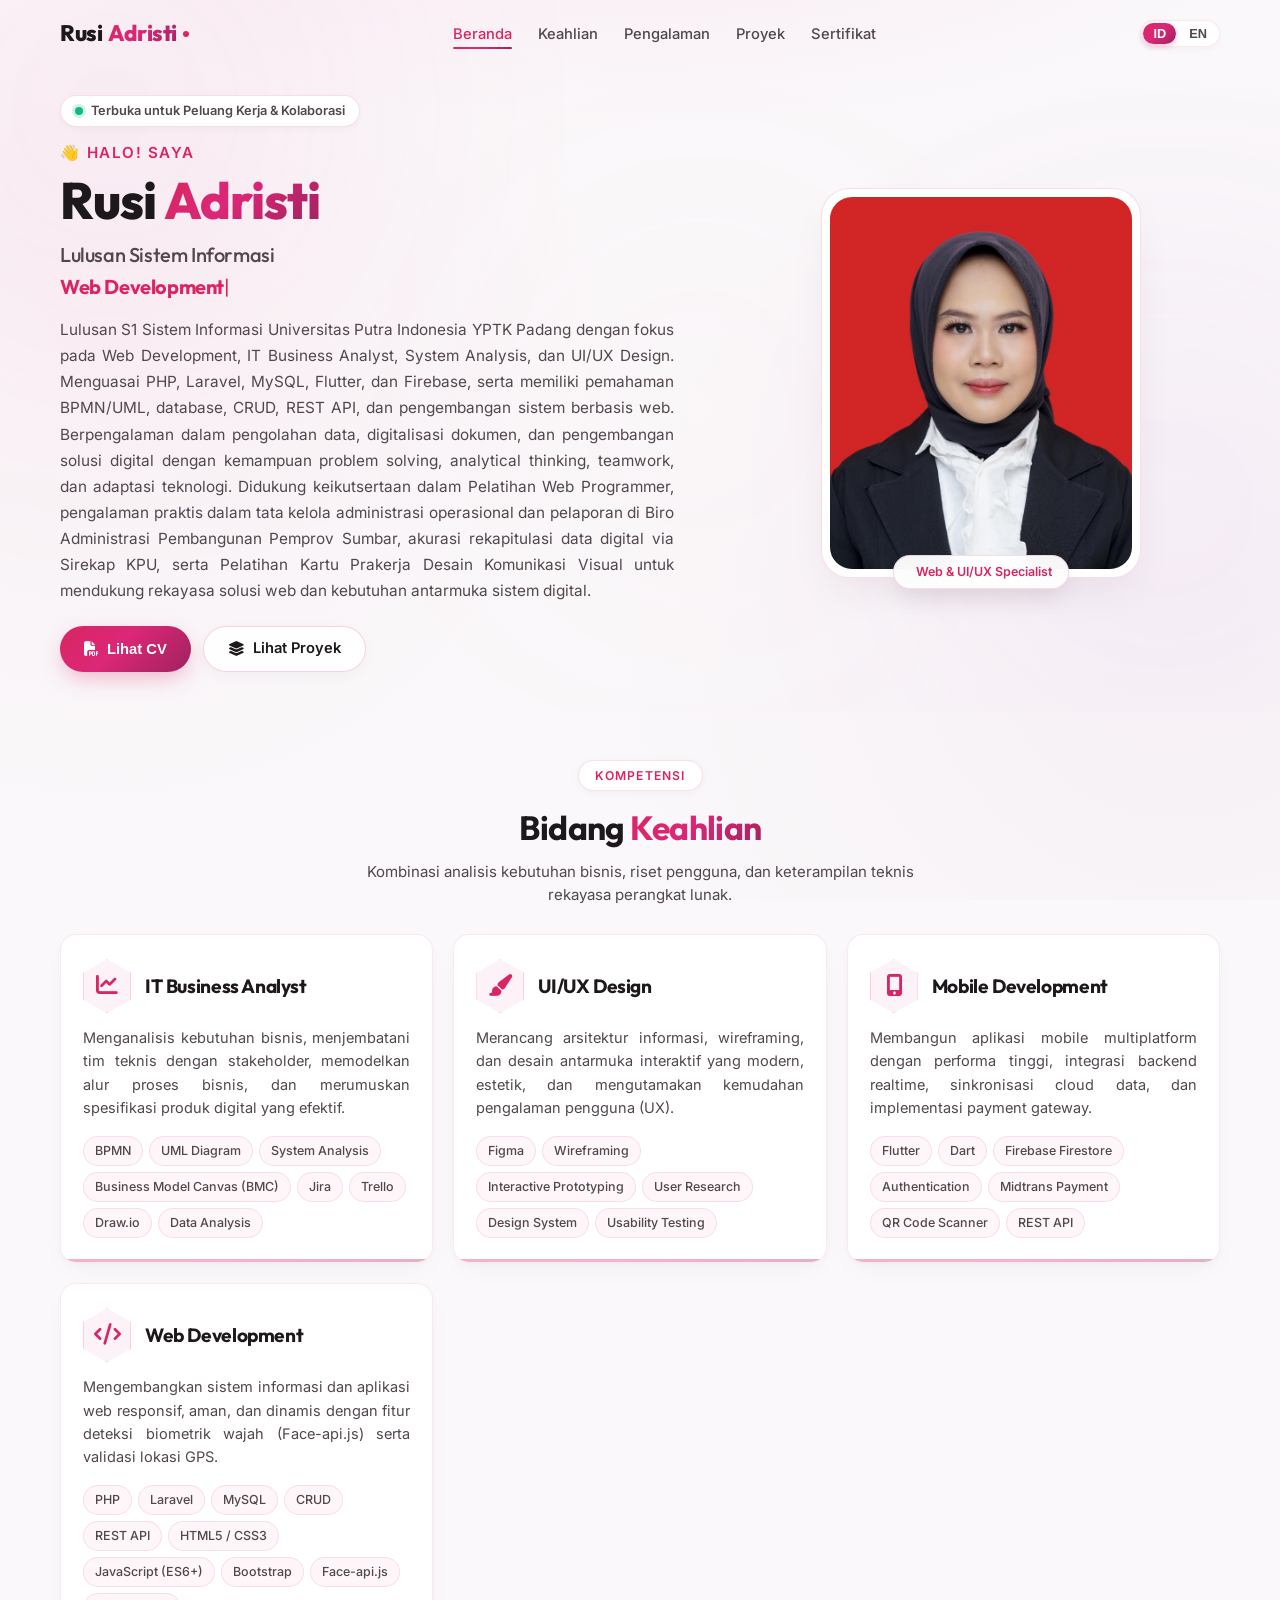
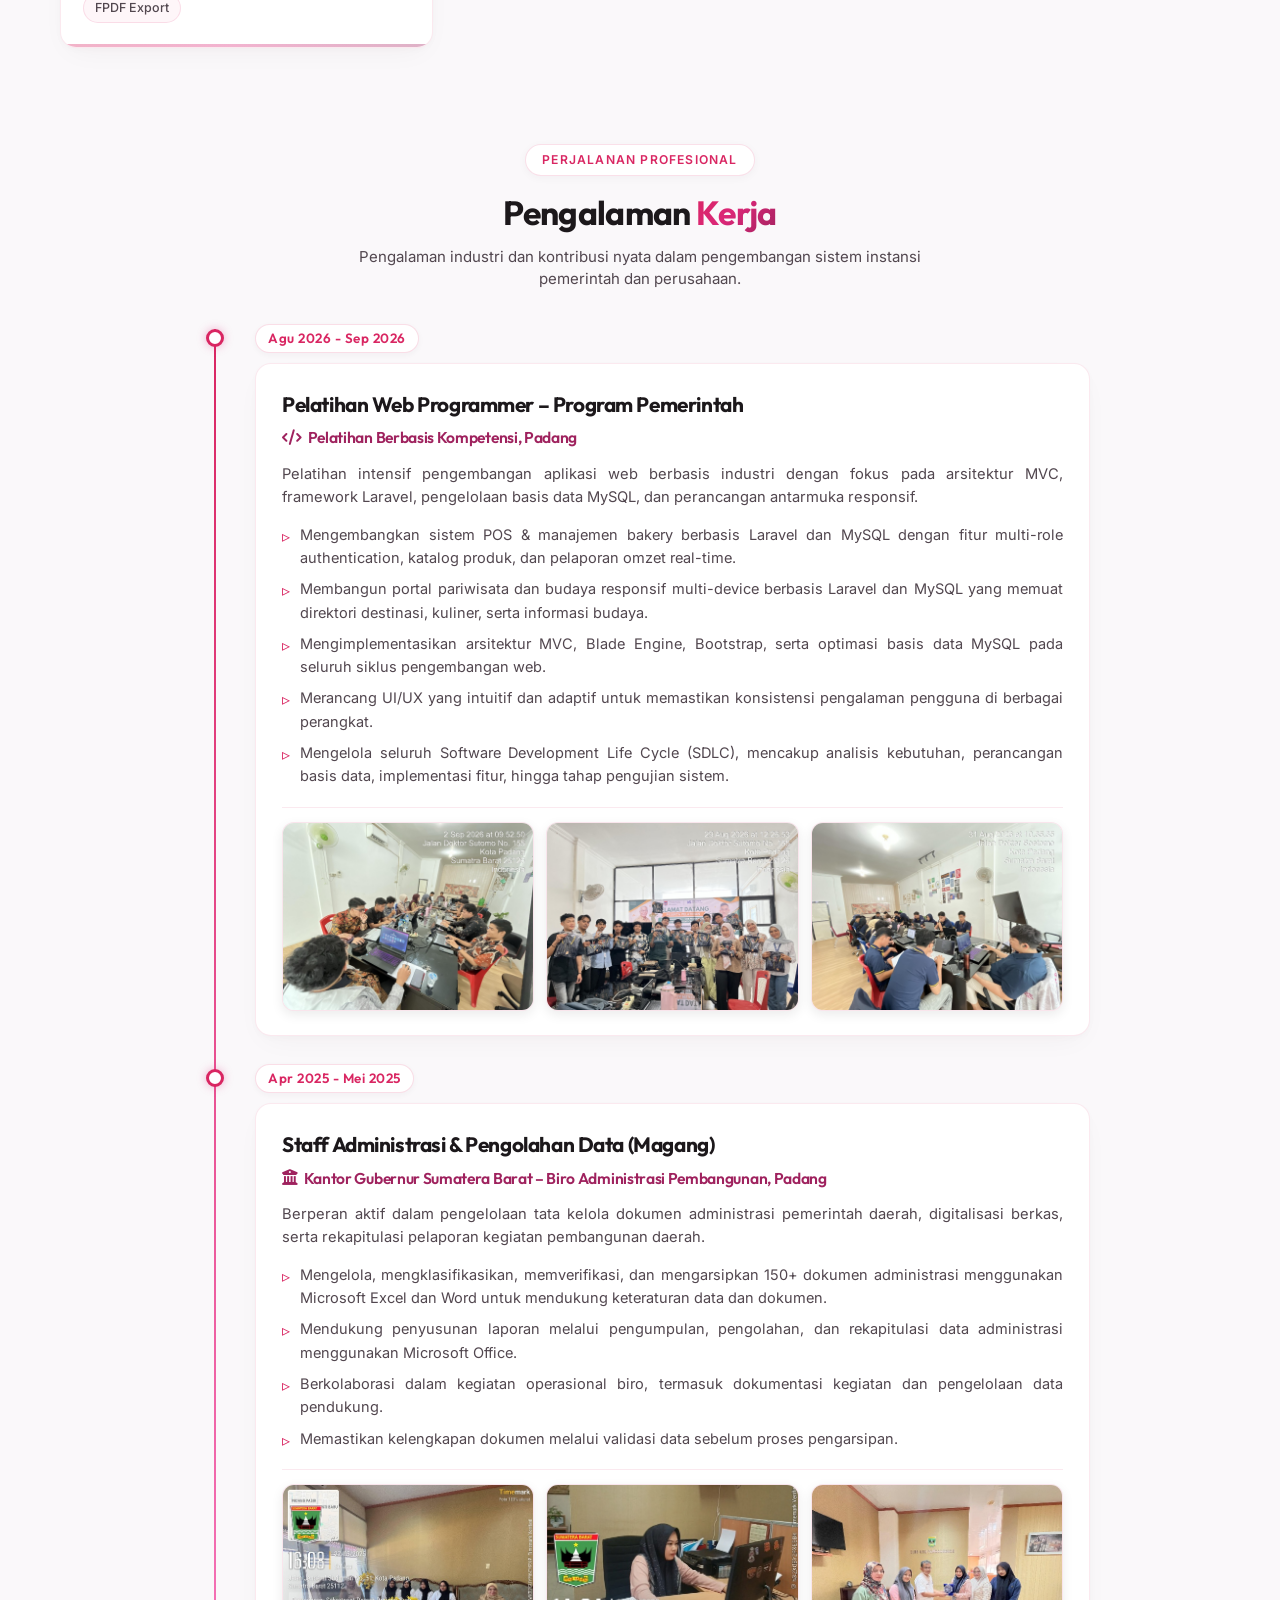
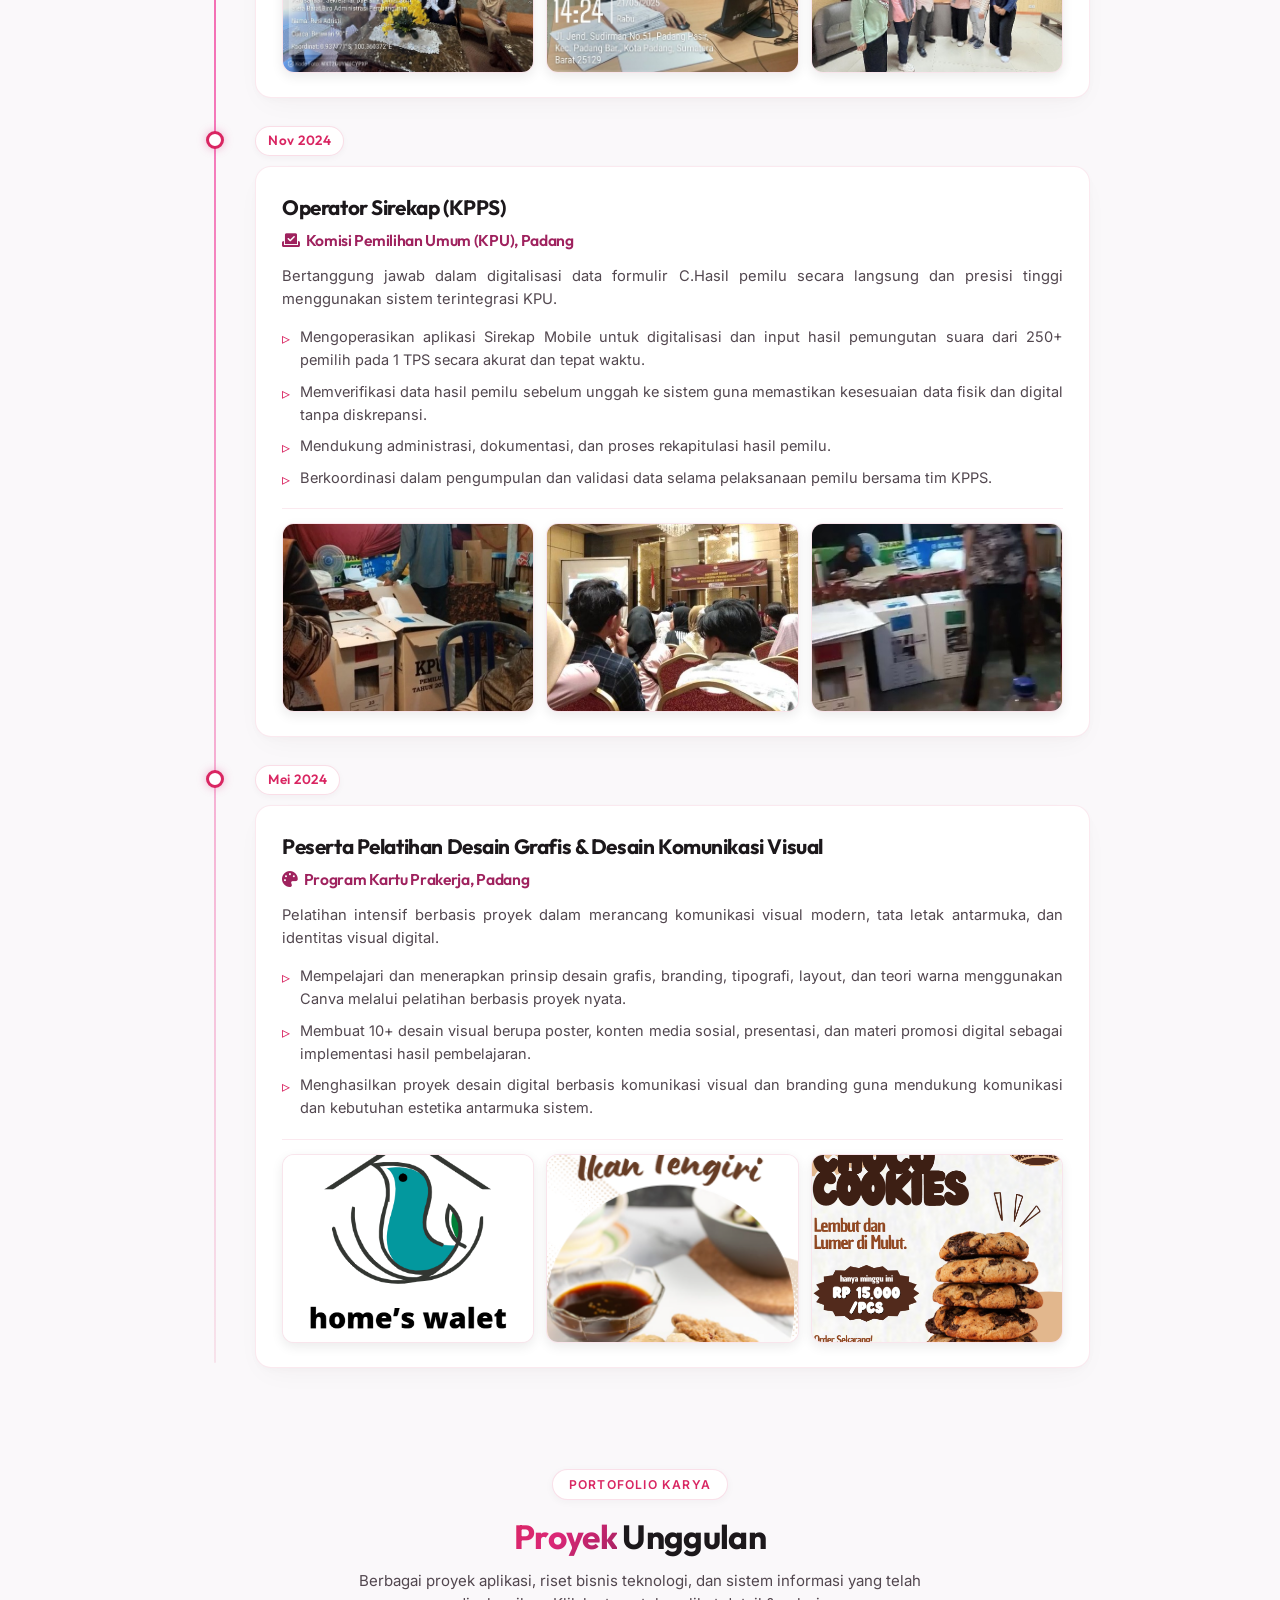
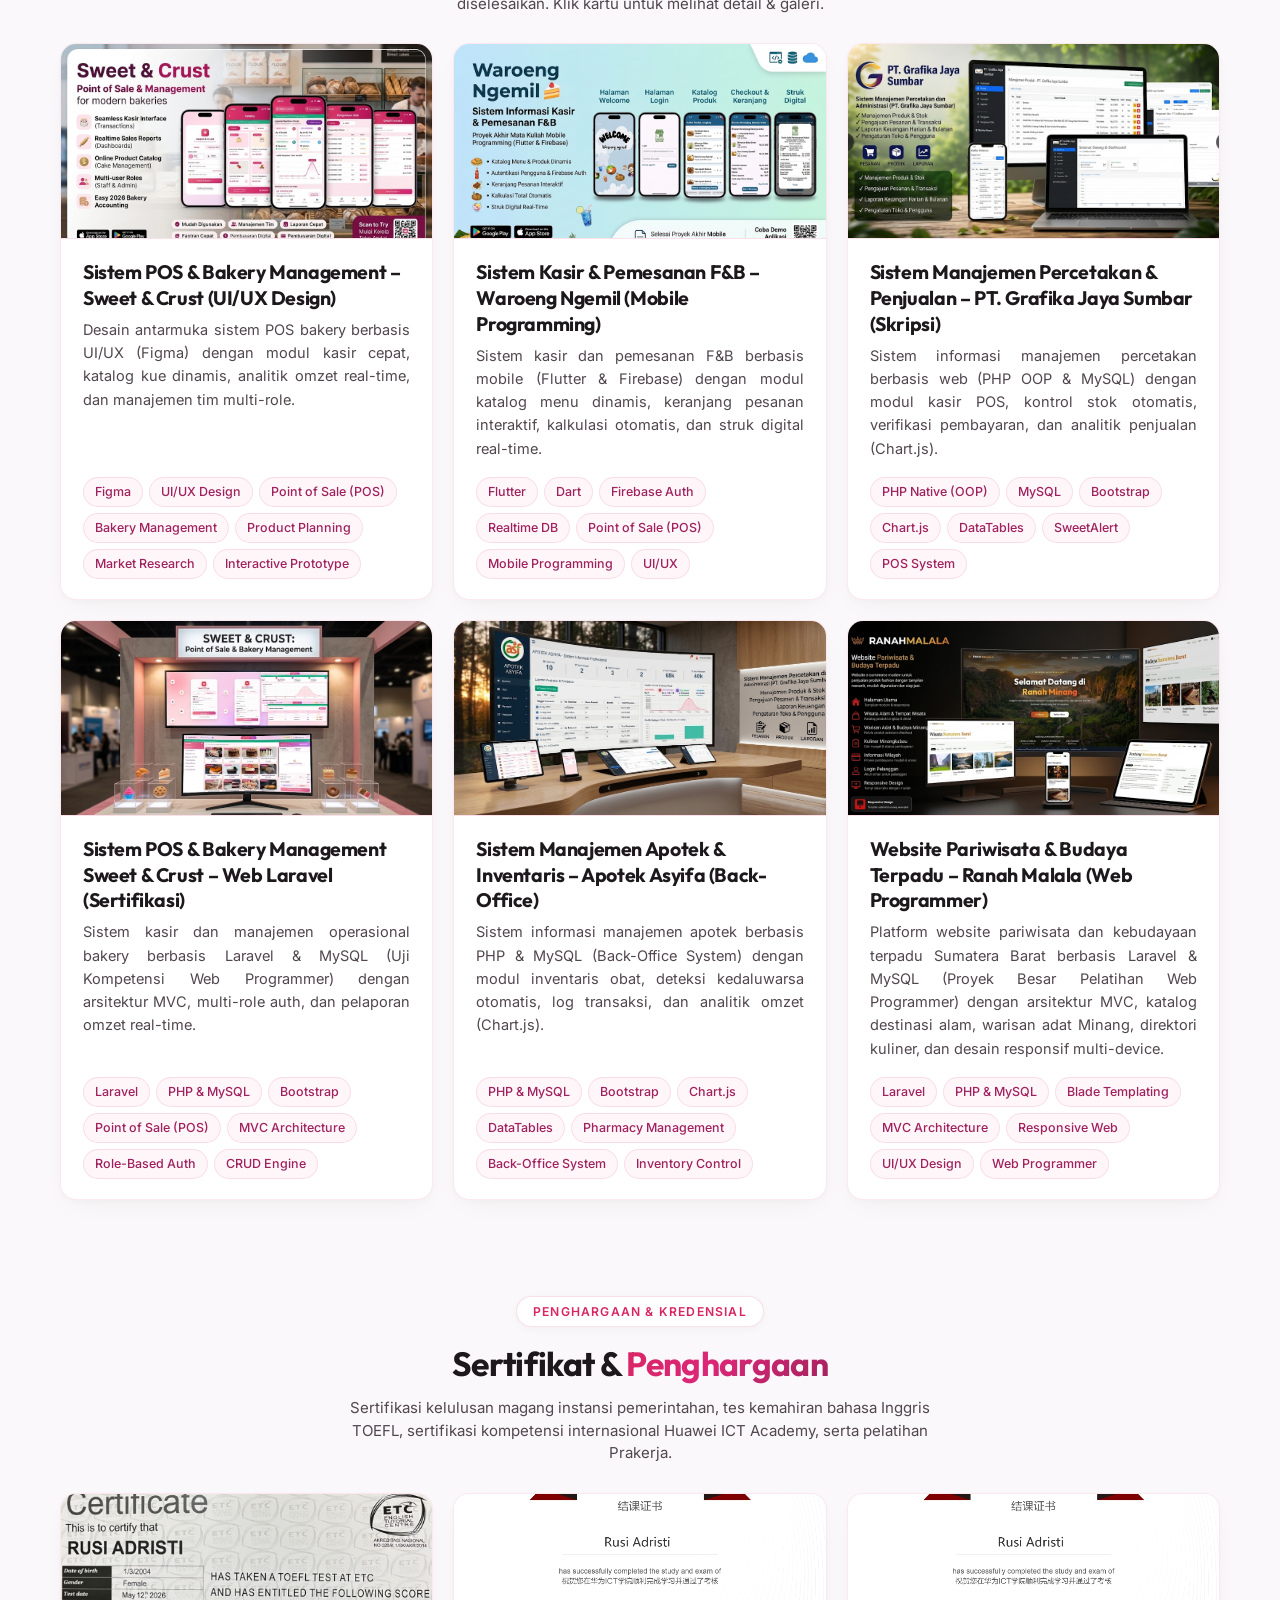
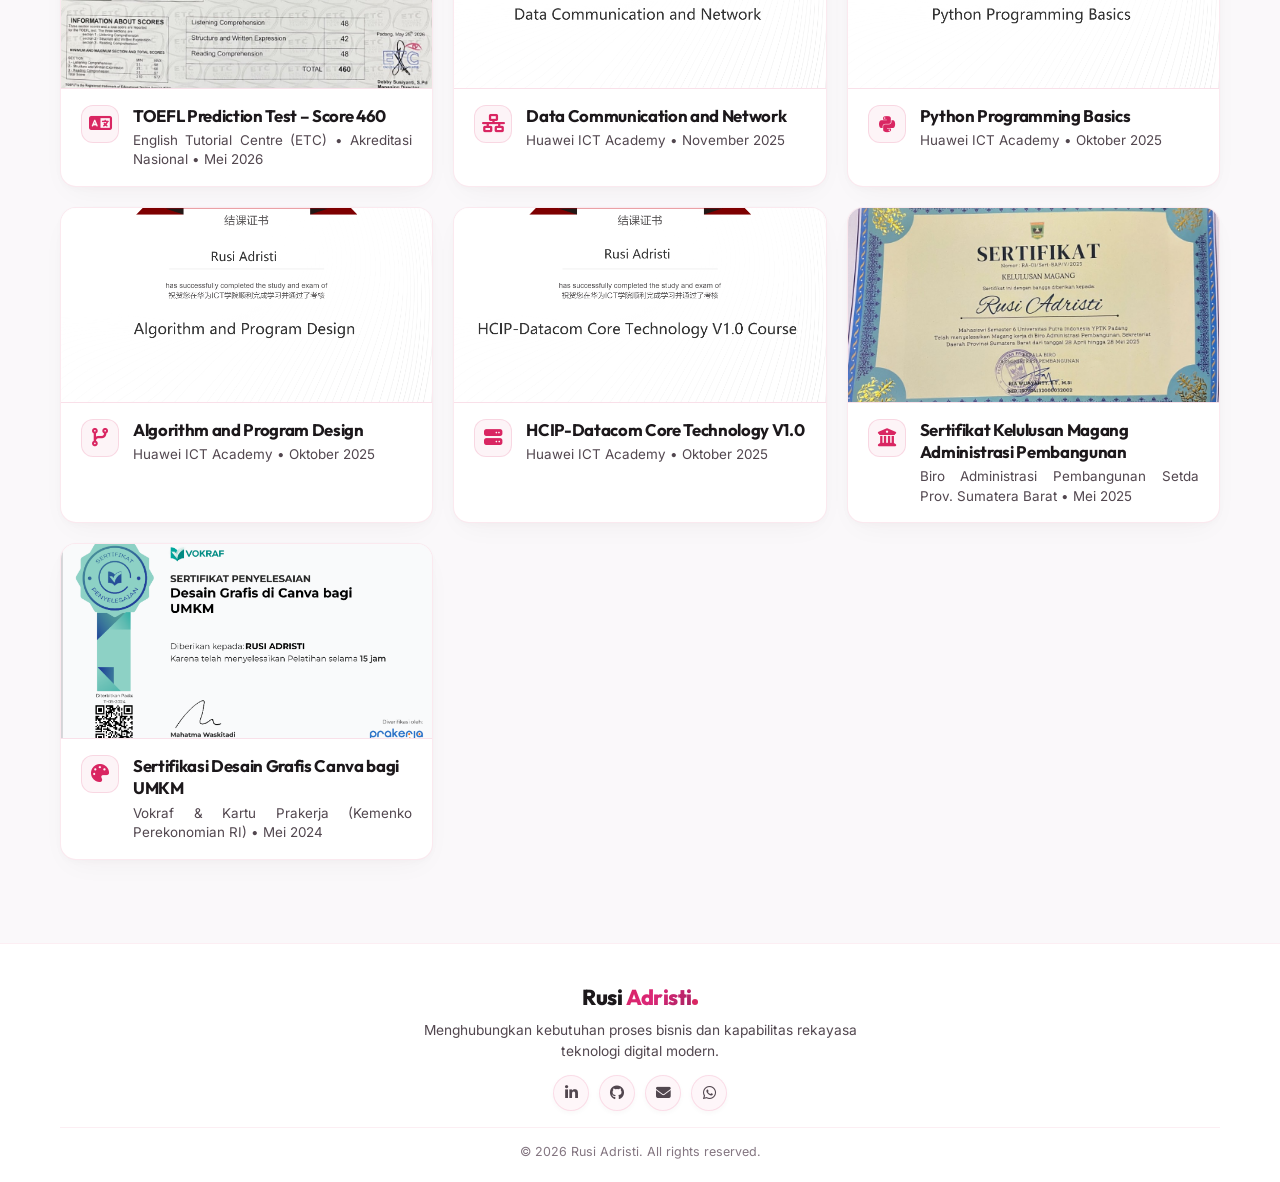
==== index.html @ 169539d6 "feat: redesign visual theme to elegant, modern, and clutter-free rose luxury aesthetic" ====
<!DOCTYPE html>
<html lang="id" data-lang="id" class="scroll-smooth">

<head>
    <meta charset="UTF-8">
    <meta name="viewport" content="width=device-width, initial-scale=1.0">
    <title>Rusi Adristi - Portfolio</title>
    <meta name="description"
        content="Portofolio profesional Rusi Adristi - Lulusan S1 Sistem Informasi dengan fokus pada Web Development, IT Business Analyst, System Analysis, dan UI/UX Design.">
    <meta name="keywords"
        content="Rusi Adristi, Portfolio, IT Business Analyst, System Analysis, Web Development, UI/UX Designer, Laravel, Flutter, Sistem Informasi">
    <meta name="author" content="Rusi Adristi">

    <!-- Open Graph / Meta Social -->
    <meta property="og:type" content="website">
    <meta property="og:title" content="Rusi Adristi - Portfolio">
    <meta property="og:description"
        content="Portofolio profesional Rusi Adristi - Web Development, IT Business Analyst, System Analysis, dan UI/UX Design.">

    <!-- Google Fonts -->
    <link rel="preconnect" href="https://fonts.googleapis.com">
    <link rel="preconnect" href="https://fonts.gstatic.com" crossorigin>
    <link
        href="https://fonts.googleapis.com/css2?family=Inter:wght@300;400;500;600;700&family=Outfit:wght@400;500;600;700;800&display=swap"
        rel="stylesheet">

    <!-- Font Awesome 6 -->
    <link rel="stylesheet" href="https://cdnjs.cloudflare.com/ajax/libs/font-awesome/6.5.1/css/all.min.css">

    <!-- Custom CSS -->
    <link rel="stylesheet" href="style.css?v=2.2">
</head>

<body>

    <!-- ==========================================================================
         NAVBAR
         ========================================================================== -->
    <nav class="navbar" id="navbar">
        <div class="container nav-container">
            <a href="#home" class="logo">
                <span>Rusi</span> <span class="highlight">Adristi</span><span class="logo-dot"></span>
            </a>

            <!-- Desktop Navigation Links -->
            <ul class="nav-links">
                <li>
                    <a href="#home" class="nav-link active">
                        <span class="lang-id">Beranda</span>
                        <span class="lang-en">Home</span>
                    </a>
                </li>
                <li>
                    <a href="#skills" class="nav-link">
                        <span class="lang-id">Keahlian</span>
                        <span class="lang-en">Skills</span>
                    </a>
                </li>
                <li>
                    <a href="#experience" class="nav-link">
                        <span class="lang-id">Pengalaman</span>
                        <span class="lang-en">Experience</span>
                    </a>
                </li>
                <li>
                    <a href="#projects" class="nav-link">
                        <span class="lang-id">Proyek</span>
                        <span class="lang-en">Projects</span>
                    </a>
                </li>
                <li>
                    <a href="#certificates" class="nav-link">
                        <span class="lang-id">Sertifikat</span>
                        <span class="lang-en">Certificates</span>
                    </a>
                </li>
            </ul>

            <!-- Navigation Actions (Language Switcher & Hamburger) -->
            <div class="nav-actions">
                <div class="lang-switch">
                    <button id="btn-id" class="lang-btn active" onclick="setLang('id')"
                        aria-label="Bahasa Indonesia">ID</button>
                    <button id="btn-en" class="lang-btn" onclick="setLang('en')" aria-label="English">EN</button>
                </div>

                <button class="hamburger" aria-label="Menu" type="button">
                    <i class="fas fa-bars"></i>
                </button>
            </div>
        </div>
    </nav>

    <!-- Mobile Drawer Menu -->
    <div class="mobile-menu">
        <div class="mobile-menu-close">
            <i class="fas fa-times"></i>
        </div>
        <ul class="mobile-nav-links">
            <li>
                <a href="#home">
                    <span class="lang-id">Beranda</span>
                    <span class="lang-en">Home</span>
                </a>
            </li>
            <li>
                <a href="#skills">
                    <span class="lang-id">Keahlian</span>
                    <span class="lang-en">Skills</span>
                </a>
            </li>
            <li>
                <a href="#experience">
                    <span class="lang-id">Pengalaman</span>
                    <span class="lang-en">Experience</span>
                </a>
            </li>
            <li>
                <a href="#projects">
                    <span class="lang-id">Proyek</span>
                    <span class="lang-en">Projects</span>
                </a>
            </li>
            <li>
                <a href="#certificates">
                    <span class="lang-id">Sertifikat</span>
                    <span class="lang-en">Certificates</span>
                </a>
            </li>
        </ul>
    </div>

    <!-- ==========================================================================
         HERO SECTION
         ========================================================================== -->
    <section id="home" class="hero">
        <div class="hero-shapes">
            <div class="shape shape-1"></div>
            <div class="shape shape-2"></div>
            <div class="shape shape-3"></div>
        </div>

        <div class="container hero-container">
            <div class="hero-content">
                <div class="status-badge">
                    <span class="status-dot"></span>
                    <span class="lang-id">Terbuka untuk Peluang Kerja & Kolaborasi</span>
                    <span class="lang-en">Open to Career Opportunities</span>
                </div>

                <p class="greeting">
                    <span class="greeting-wave">👋</span>
                    <span class="lang-id">Halo! Saya</span>
                    <span class="lang-en">Hello! I am</span>
                </p>

                <h1 class="hero-title">
                    Rusi <span class="highlight">Adristi</span>
                </h1>

                <h2 class="hero-subtitle">
                    <span class="lang-id">Lulusan Sistem Informasi</span>
                    <span class="lang-en">Information Systems Graduate</span>
                    <br>
                    <span class="typewriter" id="typewriter"></span><span class="cursor">|</span>
                </h2>

                <p class="hero-description">
                    <span class="lang-id">
                        Lulusan S1 Sistem Informasi Universitas Putra Indonesia YPTK Padang dengan
                        fokus pada Web Development, IT Business Analyst, System Analysis, dan UI/UX
                            Design. Menguasai PHP, Laravel, MySQL, Flutter, dan Firebase,
                        serta memiliki pemahaman BPMN/UML, database, CRUD, REST API, dan pengembangan sistem
                            berbasis web. Berpengalaman dalam pengolahan data, digitalisasi dokumen, dan
                        pengembangan solusi digital dengan kemampuan problem solving, analytical thinking, teamwork, dan
                        adaptasi teknologi. Didukung keikutsertaan dalam Pelatihan Web Programmer, pengalaman
                        praktis dalam tata kelola administrasi operasional dan pelaporan di Biro Administrasi Pembangunan Pemprov
                            Sumbar, akurasi rekapitulasi data digital via Sirekap KPU, serta
                        Pelatihan Kartu Prakerja Desain Komunikasi Visual untuk mendukung rekayasa solusi web dan
                        kebutuhan antarmuka sistem digital.
                    </span>
                    <span class="lang-en">
                        Information Systems Graduate from Universitas Putra Indonesia YPTK Padang
                        specializing in Web Development, IT Business Analyst, System Analysis, and UI/UX
                            Design. Proficient in PHP, Laravel, MySQL, Flutter, and Firebase,
                        with deep comprehension of BPMN/UML, databases, CRUD, REST API, and web system
                            development. Experienced in data processing, document digitization, and digital
                        solution delivery with strong problem-solving, analytical thinking, teamwork, and technological
                        adaptation. Backed by participation in Web Programmer Training, practical experience in
                        operational administration governance and reporting at the Regional Development Administration Bureau of
                            West Sumatra Provincial Government, high-accuracy digital data recap via Sirekap
                            KPU, and Prakerja Visual Communication Design Training supporting web solution
                        engineering and digital system UI/UX needs.
                    </span>
                </p>

                <div class="hero-buttons">
                    <button onclick="openCVModal('pdf/CV_Rusi_Adristi.pdf')" class="btn btn-primary">
                        <i class="fas fa-file-pdf"></i>
                        <span class="lang-id">Lihat CV</span>
                        <span class="lang-en">View CV</span>
                    </button>
                    <a href="#projects" class="btn btn-secondary">
                        <i class="fas fa-layer-group"></i>
                        <span class="lang-id">Lihat Proyek</span>
                        <span class="lang-en">Explore Projects</span>
                    </a>
                </div>
            </div>

            <div class="hero-image">
                <div class="profile-card">
                    <div class="profile-img-container">
                        <img class="profile-img" src="gambar/foto-profil.jpg" alt="Foto Profil Rusi Adristi"
                            loading="lazy">
                    </div>
                    <div class="profile-floating-badge">
                        <i class="fas fa-sparkles"></i>
                        <span class="lang-id">Web & UI/UX Specialist</span>
                        <span class="lang-en">Web & UI/UX Specialist</span>
                    </div>
                </div>
            </div>
        </div>
    </section>

    <!-- ==========================================================================
         SKILLS SECTION
         ========================================================================== -->
    <section id="skills" class="skills section-container">
        <div class="container">
            <div class="section-header">
                <span class="section-badge">
                    <span class="lang-id">Kompetensi</span>
                    <span class="lang-en">Competencies</span>
                </span>
                <h2>
                    <span class="lang-id">Bidang <span class="highlight">Keahlian</span></span>
                    <span class="lang-en">Areas of <span class="highlight">Expertise</span></span>
                </h2>
                <p>
                    <span class="lang-id">Kombinasi analisis kebutuhan bisnis, riset pengguna, dan keterampilan teknis
                        rekayasa perangkat lunak.</span>
                    <span class="lang-en">A synergy between business process analysis, user research, and full-stack
                        software development.</span>
                </p>
            </div>

            <div class="skills-grid">
                <!-- Skill 1: Business Analyst -->
                <div class="skill-card">
                    <div class="skill-card-header">
                        <div class="skill-hexagon-icon">
                            <i class="fas fa-chart-line"></i>
                        </div>
                        <h3>IT Business Analyst</h3>
                    </div>
                    <p>
                        <span class="lang-id">Menganalisis kebutuhan bisnis, menjembatani tim teknis dengan stakeholder,
                            memodelkan alur proses bisnis, dan merumuskan spesifikasi produk digital yang
                            efektif.</span>
                        <span class="lang-en">Analyzing business requirements, bridging technical teams with
                            stakeholders, modeling workflows, and designing effective digital product
                            specifications.</span>
                    </p>
                    <div class="skill-tags">
                        <span>BPMN</span>
                        <span>UML Diagram</span>
                        <span>System Analysis</span>
                        <span>Business Model Canvas (BMC)</span>
                        <span>Jira</span>
                        <span>Trello</span>
                        <span>Draw.io</span>
                        <span>Data Analysis</span>
                    </div>
                </div>

                <!-- Skill 2: UI/UX Design -->
                <div class="skill-card">
                    <div class="skill-card-header">
                        <div class="skill-hexagon-icon">
                            <i class="fas fa-paint-brush"></i>
                        </div>
                        <h3>UI/UX Design</h3>
                    </div>
                    <p>
                        <span class="lang-id">Merancang arsitektur informasi, wireframing, dan desain antarmuka
                            interaktif yang modern, estetik, dan mengutamakan kemudahan pengalaman pengguna (UX).</span>
                        <span class="lang-en">Crafting information architecture, wireframes, and modern interactive
                            interfaces focused on intuitive user experience (UX) and visual elegance.</span>
                    </p>
                    <div class="skill-tags">
                        <span>Figma</span>
                        <span>Wireframing</span>
                        <span>Interactive Prototyping</span>
                        <span>User Research</span>
                        <span>Design System</span>
                        <span>Usability Testing</span>
                    </div>
                </div>

                <!-- Skill 3: Mobile Development -->
                <div class="skill-card">
                    <div class="skill-card-header">
                        <div class="skill-hexagon-icon">
                            <i class="fas fa-mobile-screen-button"></i>
                        </div>
                        <h3>Mobile Development</h3>
                    </div>
                    <p>
                        <span class="lang-id">Membangun aplikasi mobile multiplatform dengan performa tinggi, integrasi
                            backend realtime, sinkronisasi cloud data, dan implementasi payment gateway.</span>
                        <span class="lang-en">Building high-performance cross-platform mobile apps with real-time
                            backend synchronization, cloud storage, and secure payment integrations.</span>
                    </p>
                    <div class="skill-tags">
                        <span>Flutter</span>
                        <span>Dart</span>
                        <span>Firebase Firestore</span>
                        <span>Authentication</span>
                        <span>Midtrans Payment</span>
                        <span>QR Code Scanner</span>
                        <span>REST API</span>
                    </div>
                </div>

                <!-- Skill 4: Web Development -->
                <div class="skill-card">
                    <div class="skill-card-header">
                        <div class="skill-hexagon-icon">
                            <i class="fas fa-code"></i>
                        </div>
                        <h3>Web Development</h3>
                    </div>
                    <p>
                        <span class="lang-id">Mengembangkan sistem informasi dan aplikasi web responsif, aman, dan
                            dinamis dengan fitur deteksi biometrik wajah (Face-api.js) serta validasi lokasi GPS.</span>
                        <span class="lang-en">Developing responsive, secure, and dynamic web applications featuring face
                            recognition biometrics (Face-api.js) and GPS geofencing radius validation.</span>
                    </p>
                    <div class="skill-tags">
                        <span>PHP</span>
                        <span>Laravel</span>
                        <span>MySQL</span>
                        <span>CRUD</span>
                        <span>REST API</span>
                        <span>HTML5 / CSS3</span>
                        <span>JavaScript (ES6+)</span>
                        <span>Bootstrap</span>
                        <span>Face-api.js</span>
                        <span>FPDF Export</span>
                    </div>
                </div>
            </div>
        </div>
    </section>

    <!-- ==========================================================================
         EXPERIENCE SECTION (TIMELINE)
         ========================================================================== -->
    <section id="experience" class="experience section-container">
        <div class="container">
            <div class="section-header">
                <span class="section-badge">
                    <span class="lang-id">Perjalanan Profesional</span>
                    <span class="lang-en">Career Journey</span>
                </span>
                <h2>
                    <span class="lang-id">Pengalaman <span class="highlight">Kerja</span></span>
                    <span class="lang-en">Work <span class="highlight">Experience</span></span>
                </h2>
                <p>
                    <span class="lang-id">Pengalaman industri dan kontribusi nyata dalam pengembangan sistem instansi
                        pemerintah dan perusahaan.</span>
                    <span class="lang-en">Industrial track record and tangible contributions in institutional software
                        development.</span>
                </p>
            </div>

            <div class="timeline">
                <!-- Experience 1: Pelatihan Web Programmer (Program Pemerintah) -->
                <div class="timeline-item">
                    <div class="timeline-dot"></div>
                    <span class="timeline-date">
                        <span class="lang-id">Agu 2026 - Sep 2026</span>
                        <span class="lang-en">Aug 2026 - Sep 2026</span>
                    </span>

                    <div class="timeline-content">
                        <div class="timeline-header">
                            <h3>
                                <span class="lang-id">Pelatihan Web Programmer – Program Pemerintah</span>
                                <span class="lang-en">Web Programmer Training – Government Program</span>
                            </h3>
                            <h4>
                                <i class="fas fa-code"></i>
                                <span class="lang-id">Pelatihan Berbasis Kompetensi, Padang</span>
                                <span class="lang-en">Competency-Based Training, Padang</span>
                            </h4>
                        </div>

                        <p class="timeline-desc">
                            <span class="lang-id">Pelatihan intensif pengembangan aplikasi web berbasis industri dengan fokus pada arsitektur MVC, framework Laravel, pengelolaan basis data MySQL, dan perancangan antarmuka responsif.</span>
                            <span class="lang-en">Intensive industry-oriented web application development training focusing on MVC architecture, Laravel framework, MySQL database administration, and responsive UI/UX design.</span>
                        </p>

                        <ul class="timeline-bullets">
                            <li>
                                <span class="lang-id">Mengembangkan sistem POS & manajemen bakery berbasis Laravel dan MySQL dengan fitur multi-role authentication, katalog produk, dan pelaporan omzet real-time.</span>
                                <span class="lang-en">Developed a Laravel and MySQL-based bakery POS & management system featuring multi-role authentication, product catalogs, and real-time revenue reporting.</span>
                            </li>
                            <li>
                                <span class="lang-id">Membangun portal pariwisata dan budaya responsif multi-device berbasis Laravel dan MySQL yang memuat direktori destinasi, kuliner, serta informasi budaya.</span>
                                <span class="lang-en">Built a responsive multi-device tourism and cultural portal based on Laravel and MySQL featuring destination directories, culinary guides, and cultural heritage records.</span>
                            </li>
                            <li>
                                <span class="lang-id">Mengimplementasikan arsitektur MVC, Blade Engine, Bootstrap, serta optimasi basis data MySQL pada seluruh siklus pengembangan web.</span>
                                <span class="lang-en">Implemented MVC architecture, Blade Engine, Bootstrap, and MySQL database optimization across the entire web development lifecycle.</span>
                            </li>
                            <li>
                                <span class="lang-id">Merancang UI/UX yang intuitif dan adaptif untuk memastikan konsistensi pengalaman pengguna di berbagai perangkat.</span>
                                <span class="lang-en">Designed intuitive and adaptive UI/UX layouts to ensure a consistent user experience across multiple devices.</span>
                            </li>
                            <li>
                                <span class="lang-id">Mengelola seluruh Software Development Life Cycle (SDLC), mencakup analisis kebutuhan, perancangan basis data, implementasi fitur, hingga tahap pengujian sistem.</span>
                                <span class="lang-en">Managed the full Software Development Life Cycle (SDLC), encompassing requirements analysis, database design, feature implementation, and system testing.</span>
                            </li>
                        </ul>

                        <!-- Training Activity Gallery Preview -->
                        <div class="experience-gallery">
                            <div class="gallery-item" onclick="openImageModal('gambar/pelatihan-web-1.jpg')"
                                title="Dokumentasi Pelatihan Web Programmer – Diskusi & Rekayasa Kode Program">
                                <img src="gambar/pelatihan-web-1.jpg"
                                    alt="Dokumentasi Pelatihan Web Programmer – Diskusi & Rekayasa Kode Program"
                                    loading="lazy">
                            </div>
                            <div class="gallery-item" onclick="openImageModal('gambar/pelatihan-web-2.jpg')"
                                title="Dokumentasi Pelatihan Web Programmer – Bersama Peserta & Pembagian Seragam Pelatihan">
                                <img src="gambar/pelatihan-web-2.jpg"
                                    alt="Dokumentasi Pelatihan Web Programmer – Bersama Peserta & Pembagian Seragam Pelatihan"
                                    loading="lazy">
                            </div>
                            <div class="gallery-item" onclick="openImageModal('gambar/pelatihan-web-3.jpg')"
                                title="Dokumentasi Pelatihan Web Programmer – Praktik Laboratorium Komputer">
                                <img src="gambar/pelatihan-web-3.jpg"
                                    alt="Dokumentasi Pelatihan Web Programmer – Praktik Laboratorium Komputer"
                                    loading="lazy">
                            </div>
                        </div>
                    </div>
                </div>

                <!-- Experience 2: Biro Administrasi Pembangunan -->
                <div class="timeline-item">
                    <div class="timeline-dot"></div>
                    <span class="timeline-date">Apr 2025 - Mei 2025</span>

                    <div class="timeline-content">
                        <div class="timeline-header">
                            <h3>
                                <span class="lang-id">Staff Administrasi & Pengolahan Data (Magang)</span>
                                <span class="lang-en">Administration & Data Processing Staff (Internship)</span>
                            </h3>
                            <h4>
                                <i class="fas fa-building-columns"></i>
                                Kantor Gubernur Sumatera Barat – Biro Administrasi Pembangunan, Padang
                            </h4>
                        </div>

                        <p class="timeline-desc">
                            <span class="lang-id">Berperan aktif dalam pengelolaan tata kelola dokumen administrasi
                                pemerintah daerah, digitalisasi berkas, serta rekapitulasi pelaporan kegiatan
                                pembangunan daerah.</span>
                            <span class="lang-en">Actively contributed to regional government document governance, file
                                digitization, and regional development activity reporting recaps.</span>
                        </p>

                        <ul class="timeline-bullets">
                            <li>
                                <span class="lang-id">Mengelola, mengklasifikasikan, memverifikasi, dan mengarsipkan 150+ dokumen administrasi menggunakan Microsoft Excel dan Word untuk mendukung keteraturan data dan dokumen.</span>
                                <span class="lang-en">Managed, classified, verified, and archived 150+ administrative documents using Microsoft Excel and Word to support data and document order.</span>
                            </li>
                            <li>
                                <span class="lang-id">Mendukung penyusunan laporan melalui pengumpulan, pengolahan, dan rekapitulasi data administrasi menggunakan Microsoft Office.</span>
                                <span class="lang-en">Supported report preparation through the collection, processing, and recapitulation of administrative data using Microsoft Office.</span>
                            </li>
                            <li>
                                <span class="lang-id">Berkolaborasi dalam kegiatan operasional biro, termasuk dokumentasi kegiatan dan pengelolaan data pendukung.</span>
                                <span class="lang-en">Collaborated in bureau operational activities, including activity documentation and supporting data management.</span>
                            </li>
                            <li>
                                <span class="lang-id">Memastikan kelengkapan dokumen melalui validasi data sebelum proses pengarsipan.</span>
                                <span class="lang-en">Ensured document completeness through data validation prior to the archiving process.</span>
                            </li>
                        </ul>

                        <!-- Experience Gallery Preview -->
                        <div class="experience-gallery">
                            <div class="gallery-item" onclick="openImageModal('gambar/magang-1.png')"
                                title="Dokumentasi bersama pimpinan & rekan magang Biro Administrasi Pembangunan">
                                <img src="gambar/magang-1.png"
                                    alt="Dokumentasi bersama pimpinan & rekan magang Biro Administrasi Pembangunan"
                                    loading="lazy">
                            </div>
                            <div class="gallery-item" onclick="openImageModal('gambar/magang-3.png')"
                                title="Dokumentasi operasional pengolahan data di meja kerja kantor">
                                <img src="gambar/magang-3.png"
                                    alt="Dokumentasi operasional pengolahan data di meja kerja kantor" loading="lazy">
                            </div>
                            <div class="gallery-item" onclick="openImageModal('gambar/magang-2.png')"
                                title="Penyerahan plakat kenang-kenangan magang Biro Administrasi Pembangunan">
                                <img src="gambar/magang-2.png"
                                    alt="Penyerahan plakat kenang-kenangan magang Biro Administrasi Pembangunan"
                                    loading="lazy">
                            </div>
                        </div>
                    </div>
                </div>

                <!-- Experience 2: KPU Padang -->
                <div class="timeline-item">
                    <div class="timeline-dot"></div>
                    <span class="timeline-date">Nov 2024</span>

                    <div class="timeline-content">
                        <div class="timeline-header">
                            <h3>
                                <span class="lang-id">Operator Sirekap (KPPS)</span>
                                <span class="lang-en">Sirekap System Operator (KPPS)</span>
                            </h3>
                            <h4>
                                <i class="fas fa-check-to-slot"></i>
                                Komisi Pemilihan Umum (KPU), Padang
                            </h4>
                        </div>

                        <p class="timeline-desc">
                            <span class="lang-id">Bertanggung jawab dalam digitalisasi data formulir C.Hasil pemilu
                                secara langsung dan presisi tinggi menggunakan sistem terintegrasi KPU.</span>
                            <span class="lang-en">Responsible for direct and high-precision digital data entry of
                                election results using the integrated KPU mobile system.</span>
                        </p>

                        <ul class="timeline-bullets">
                            <li>
                                <span class="lang-id">Mengoperasikan aplikasi Sirekap Mobile untuk
                                    digitalisasi dan input hasil pemungutan suara dari 250+ pemilih pada 1
                                        TPS secara akurat dan tepat waktu.</span>
                                <span class="lang-en">Operated the Sirekap Mobile app to digitize and
                                    submit vote results for 250+ voters in 1 polling station accurately
                                    and on schedule.</span>
                            </li>
                            <li>
                                <span class="lang-id">Memverifikasi data hasil pemilu sebelum unggah ke sistem guna
                                    memastikan kesesuaian data fisik dan digital tanpa diskrepansi.</span>
                                <span class="lang-en">Verified election tally data prior to system submission to ensure
                                    zero discrepancy between physical records and digital logs.</span>
                            </li>
                            <li>
                                <span class="lang-id">Mendukung administrasi, dokumentasi, dan proses rekapitulasi hasil
                                    pemilu.</span>
                                <span class="lang-en">Assisted administration, documentation, and ballot outcome
                                    recapitulation processes.</span>
                            </li>
                            <li>
                                <span class="lang-id">Berkoordinasi dalam pengumpulan dan validasi data selama
                                    pelaksanaan pemilu bersama tim KPPS.</span>
                                <span class="lang-en">Coordinated data collection and validation throughout election
                                    execution with the local polling committee.</span>
                            </li>
                        </ul>

                        <!-- Sirekap KPU Gallery Preview -->
                        <div class="experience-gallery">
                            <div class="gallery-item" onclick="openImageModal('gambar/sirekap-tps-1.jpg')"
                                title="Dokumentasi Rekapitulasi Berkas C.Hasil di TPS Pemilu">
                                <img src="gambar/sirekap-tps-1.jpg"
                                    alt="Dokumentasi Rekapitulasi Berkas C.Hasil di TPS Pemilu" loading="lazy">
                            </div>
                            <div class="gallery-item" onclick="openImageModal('gambar/sirekap-bimtek-kpps.jpg')"
                                title="Bimbingan Teknis (Bimtek) Sirekap & KPPS KPU">
                                <img src="gambar/sirekap-bimtek-kpps.jpg"
                                    alt="Bimbingan Teknis (Bimtek) Sirekap & KPPS KPU" loading="lazy">
                            </div>
                            <div class="gallery-item" onclick="openImageModal('gambar/sirekap-tps-2.jpg')"
                                title="Proses Pengolahan Data & Penghitungan Suara TPS">
                                <img src="gambar/sirekap-tps-2.jpg"
                                    alt="Proses Pengolahan Data & Penghitungan Suara TPS" loading="lazy">
                            </div>
                        </div>
                    </div>
                </div>

                <!-- Experience 3: Program Kartu Prakerja -->
                <div class="timeline-item">
                    <div class="timeline-dot"></div>
                    <span class="timeline-date">Mei 2024</span>

                    <div class="timeline-content">
                        <div class="timeline-header">
                            <h3>
                                <span class="lang-id">Peserta Pelatihan Desain Grafis & Desain Komunikasi Visual</span>
                                <span class="lang-en">Graphic Design & Visual Communication Trainee</span>
                            </h3>
                            <h4>
                                <i class="fas fa-palette"></i>
                                Program Kartu Prakerja, Padang
                            </h4>
                        </div>

                        <p class="timeline-desc">
                            <span class="lang-id">Pelatihan intensif berbasis proyek dalam merancang komunikasi visual
                                modern, tata letak antarmuka, dan identitas visual digital.</span>
                            <span class="lang-en">Project-based intensive training in crafting modern visual
                                communications, UI layouts, and digital visual brand identities.</span>
                        </p>

                        <ul class="timeline-bullets">
                            <li>
                                <span class="lang-id">Mempelajari dan menerapkan prinsip desain grafis, branding,
                                    tipografi, layout, dan teori warna menggunakan Canva melalui
                                    pelatihan berbasis proyek nyata.</span>
                                <span class="lang-en">Mastered and applied core graphic design principles, branding,
                                    typography, layout hierarchy, and color theory via Canva in
                                    project-based training.</span>
                            </li>
                            <li>
                                <span class="lang-id">Membuat 10+ desain visual berupa poster, konten
                                    media sosial, presentasi, dan materi promosi digital sebagai implementasi hasil
                                    pembelajaran.</span>
                                <span class="lang-en">Produced 10+ visual assets including posters,
                                    social media graphics, presentations, and digital promotional materials.</span>
                            </li>
                            <li>
                                <span class="lang-id">Menghasilkan proyek desain digital berbasis komunikasi visual dan
                                    branding guna mendukung komunikasi dan kebutuhan estetika antarmuka sistem.</span>
                                <span class="lang-en">Delivered visual communication design projects to support user
                                    presentation and clean digital interface aesthetics.</span>
                            </li>
                        </ul>

                        <!-- Graphic Design Gallery Preview -->
                        <div class="experience-gallery">
                            <div class="gallery-item" onclick="openImageModal('gambar/desain-logo-walet.png')"
                                title="Desain Logo Brand - home's walet Ayah">
                                <img src="gambar/desain-logo-walet.png" alt="Desain Logo Brand - home's walet Ayah"
                                    loading="lazy">
                            </div>
                            <div class="gallery-item" onclick="openImageModal('gambar/desain-pempek.png')"
                                title="Desain Poster Promosi - Pempek Ikan Tengiri">
                                <img src="gambar/desain-pempek.png" alt="Desain Poster Promosi - Pempek Ikan Tengiri"
                                    loading="lazy">
                            </div>
                            <div class="gallery-item" onclick="openImageModal('gambar/desain-choco-cookies.png')"
                                title="Desain Poster Produk - Choco Cookies Rusi Cake">
                                <img src="gambar/desain-choco-cookies.png"
                                    alt="Desain Poster Produk - Choco Cookies Rusi Cake" loading="lazy">
                            </div>
                        </div>
                    </div>
                </div>
            </div>
        </div>
    </section>

    <!-- ==========================================================================
         PROJECTS SECTION
         ========================================================================== -->
    <section id="projects" class="projects section-container">
        <div class="container">
            <div class="section-header">
                <span class="section-badge">
                    <span class="lang-id">Portofolio Karya</span>
                    <span class="lang-en">Selected Works</span>
                </span>
                <h2>
                    <span class="lang-id"><span class="highlight">Proyek</span> Unggulan</span>
                    <span class="lang-en">Featured <span class="highlight">Projects</span></span>
                </h2>
                <p>
                    <span class="lang-id">Berbagai proyek aplikasi, riset bisnis teknologi, dan sistem informasi yang
                        telah diselesaikan. Klik kartu untuk melihat detail & galeri.</span>
                    <span class="lang-en">A selection of digital platforms, fintech concepts, and mobile apps. Click any
                        card to explore full interactive details & media.</span>
                </p>
            </div>

            <div class="projects-grid">
                <!-- Project 1: Sweet & Crust POS & Bakery Management (UI/UX Design) -->
                <div class="project-card" onclick="openProjectModal('sweetandcrust')">
                    <div class="project-img-container">
                        <img class="project-img" src="gambar/sweet-and-crust.jpg"
                            alt="Sistem POS & Bakery Management – Sweet & Crust" loading="lazy">
                        <div class="project-overlay-hint">
                            <i class="fas fa-arrow-up-right-from-square"></i>
                            <span class="lang-id">Buka Detail</span>
                            <span class="lang-en">View Details</span>
                        </div>
                    </div>
                    <div class="project-info">
                        <h3>
                            <span class="lang-id">Sistem POS & Bakery Management – Sweet & Crust (UI/UX Design)</span>
                            <span class="lang-en">Bakery POS & Management System – Sweet & Crust (UI/UX Design)</span>
                        </h3>
                        <p>
                            <span class="lang-id">Desain antarmuka sistem POS bakery berbasis UI/UX (Figma) dengan modul kasir cepat, katalog kue dinamis, analitik omzet real-time, dan manajemen tim multi-role.</span>
                            <span class="lang-en">Bakery POS UI/UX system design built with Figma featuring fast cashier checkout, dynamic cake catalog, real-time revenue analytics, and multi-role team management.</span>
                        </p>
                        <div class="project-tags">
                            <span>Figma</span>
                            <span>UI/UX Design</span>
                            <span>Point of Sale (POS)</span>
                            <span>Bakery Management</span>
                            <span>Product Planning</span>
                            <span>Market Research</span>
                            <span>Interactive Prototype</span>
                        </div>
                    </div>
                </div>

                <!-- Project 2: Waroeng Ngemil POS & Mobile Ordering (Mobile Programming) -->
                <div class="project-card" onclick="openProjectModal('waroengngemil')">
                    <div class="project-img-container">
                        <img class="project-img" src="gambar/waroeng-ngemil.png"
                            alt="Sistem Kasir & Pemesanan F&B – Waroeng Ngemil" loading="lazy">
                        <div class="project-overlay-hint">
                            <i class="fas fa-arrow-up-right-from-square"></i>
                            <span class="lang-id">Buka Detail</span>
                            <span class="lang-en">View Details</span>
                        </div>
                    </div>
                    <div class="project-info">
                        <h3>
                            <span class="lang-id">Sistem Kasir & Pemesanan F&B – Waroeng Ngemil (Mobile Programming)</span>
                            <span class="lang-en">F&B POS & Ordering System – Waroeng Ngemil (Mobile Programming)</span>
                        </h3>
                        <p>
                            <span class="lang-id">Sistem kasir dan pemesanan F&B berbasis mobile (Flutter & Firebase) dengan modul katalog menu dinamis, keranjang pesanan interaktif, kalkulasi otomatis, dan struk digital real-time.</span>
                            <span class="lang-en">Mobile-based F&B POS and ordering system built with Flutter & Firebase featuring dynamic menu catalog, interactive order cart, automated calculation, and real-time digital receipts.</span>
                        </p>
                        <div class="project-tags">
                            <span>Flutter</span>
                            <span>Dart</span>
                            <span>Firebase Auth</span>
                            <span>Realtime DB</span>
                            <span>Point of Sale (POS)</span>
                            <span>Mobile Programming</span>
                            <span>UI/UX</span>
                        </div>
                    </div>
                </div>

                <!-- Project 3: PT. Grafika Jaya Sumbar (Skripsi) -->
                <div class="project-card" onclick="openProjectModal('grafikajaya')">
                    <div class="project-img-container">
                        <img class="project-img" src="gambar/grafika-jaya-sumbar.png"
                            alt="Sistem Informasi Manajemen Percetakan & Penjualan – PT. Grafika Jaya Sumbar"
                            loading="lazy">
                        <div class="project-overlay-hint">
                            <i class="fas fa-arrow-up-right-from-square"></i>
                            <span class="lang-id">Buka Detail</span>
                            <span class="lang-en">View Details</span>
                        </div>
                    </div>
                    <div class="project-info">
                        <h3>
                            <span class="lang-id">Sistem Manajemen Percetakan & Penjualan – PT. Grafika Jaya Sumbar
                                (Skripsi)</span>
                            <span class="lang-en">Printing & Sales Management System – PT. Grafika Jaya Sumbar
                                (Thesis)</span>
                        </h3>
                        <p>
                            <span class="lang-id">Sistem informasi manajemen percetakan berbasis web (PHP OOP & MySQL)
                                dengan modul kasir POS, kontrol stok otomatis, verifikasi pembayaran, dan analitik
                                penjualan (Chart.js).</span>
                            <span class="lang-en">Web-based printing management system built with PHP OOP & MySQL
                                featuring POS cashier, automated inventory, payment verification, and sales analytics
                                (Chart.js).</span>
                        </p>
                        <div class="project-tags">
                            <span>PHP Native (OOP)</span>
                            <span>MySQL</span>
                            <span>Bootstrap</span>
                            <span>Chart.js</span>
                            <span>DataTables</span>
                            <span>SweetAlert</span>
                            <span>POS System</span>
                        </div>
                    </div>
                </div>

                <!-- Project 4: Sweet & Crust Web Laravel (Ujian Sertifikasi) -->
                <div class="project-card" onclick="openProjectModal('sweetandcrustweb')">
                    <div class="project-img-container">
                        <img class="project-img" src="gambar/sc-laravel-web.png"
                            alt="Sweet & Crust – Web POS & Bakery Management (Laravel)" loading="lazy">
                        <div class="project-overlay-hint">
                            <i class="fas fa-arrow-up-right-from-square"></i>
                            <span class="lang-id">Buka Detail</span>
                            <span class="lang-en">View Details</span>
                        </div>
                    </div>
                    <div class="project-info">
                        <h3>
                            <span class="lang-id">Sistem POS & Bakery Management Sweet & Crust – Web Laravel
                                (Sertifikasi)</span>
                            <span class="lang-en">Sweet & Crust POS & Bakery Management – Laravel Web App
                                (Certification)</span>
                        </h3>
                        <p>
                            <span class="lang-id">Sistem kasir dan manajemen operasional bakery berbasis Laravel & MySQL
                                (Uji Kompetensi Web Programmer) dengan arsitektur MVC, multi-role auth, dan pelaporan
                                omzet real-time.</span>
                            <span class="lang-en">Web-based bakery POS and operations management system built with
                                Laravel & MySQL (Web Programmer Certification) featuring MVC, multi-role auth, and
                                real-time revenue analytics.</span>
                        </p>
                        <div class="project-tags">
                            <span>Laravel</span>
                            <span>PHP & MySQL</span>
                            <span>Bootstrap</span>
                            <span>Point of Sale (POS)</span>
                            <span>MVC Architecture</span>
                            <span>Role-Based Auth</span>
                            <span>CRUD Engine</span>
                        </div>
                    </div>
                </div>

                <!-- Project 5: Apotek Asyifa (Back-Office) -->
                <div class="project-card" onclick="openProjectModal('apotekasyifa')">
                    <div class="project-img-container">
                        <img class="project-img" src="gambar/apotek-asyifa.jpg"
                            alt="Sistem Manajemen Apotek & Inventaris – Apotek Asyifa" loading="lazy">
                        <div class="project-overlay-hint">
                            <i class="fas fa-arrow-up-right-from-square"></i>
                            <span class="lang-id">Buka Detail</span>
                            <span class="lang-en">View Details</span>
                        </div>
                    </div>
                    <div class="project-info">
                        <h3>
                            <span class="lang-id">Sistem Manajemen Apotek & Inventaris – Apotek Asyifa (Back-Office)</span>
                            <span class="lang-en">Pharmacy & Inventory Management System – Apotek Asyifa (Back-Office)</span>
                        </h3>
                        <p>
                            <span class="lang-id">Sistem informasi manajemen apotek berbasis PHP & MySQL (Back-Office System) dengan modul inventaris obat, deteksi kedaluwarsa otomatis, log transaksi, dan analitik omzet (Chart.js).</span>
                            <span class="lang-en">Web-based pharmacy management system built with PHP & MySQL (Back-Office System) featuring drug inventory, automated expiration alerts, transaction logging, and revenue analytics (Chart.js).</span>
                        </p>
                        <div class="project-tags">
                            <span>PHP & MySQL</span>
                            <span>Bootstrap</span>
                            <span>Chart.js</span>
                            <span>DataTables</span>
                            <span>Pharmacy Management</span>
                            <span>Back-Office System</span>
                            <span>Inventory Control</span>
                        </div>
                    </div>
                </div>

                <!-- Project 6: Ranah Malala (Pelatihan Web Programmer) -->
                <div class="project-card" onclick="openProjectModal('ranahmalala')">
                    <div class="project-img-container">
                        <img class="project-img" src="gambar/ranah-malala.png"
                            alt="Website Pariwisata & Budaya Terpadu – Ranah Malala" loading="lazy">
                        <div class="project-overlay-hint">
                            <i class="fas fa-arrow-up-right-from-square"></i>
                            <span class="lang-id">Buka Detail</span>
                            <span class="lang-en">View Details</span>
                        </div>
                    </div>
                    <div class="project-info">
                        <h3>
                            <span class="lang-id">Website Pariwisata & Budaya Terpadu – Ranah Malala (Web Programmer)</span>
                            <span class="lang-en">Integrated Tourism & Cultural Portal – Ranah Malala (Web Programmer)</span>
                        </h3>
                        <p>
                            <span class="lang-id">Platform website pariwisata dan kebudayaan terpadu Sumatera Barat berbasis Laravel & MySQL (Proyek Besar Pelatihan Web Programmer) dengan arsitektur MVC, katalog destinasi alam, warisan adat Minang, direktori kuliner, dan desain responsif multi-device.</span>
                            <span class="lang-en">Integrated West Sumatra tourism and culture web platform built with Laravel & MySQL (Web Programmer Capstone Project) featuring MVC architecture, nature destination catalogs, Minangkabau heritage guides, culinary directory, and responsive multi-device design.</span>
                        </p>
                        <div class="project-tags">
                            <span>Laravel</span>
                            <span>PHP & MySQL</span>
                            <span>Blade Templating</span>
                            <span>MVC Architecture</span>
                            <span>Responsive Web</span>
                            <span>UI/UX Design</span>
                            <span>Web Programmer</span>
                        </div>
                    </div>
                </div>
            </div>
        </div>
    </section>

    <!-- ==========================================================================
         CERTIFICATES & AWARDS SECTION
         ========================================================================== -->
    <section id="certificates" class="certificates section-container">
        <div class="container">
            <div class="section-header">
                <span class="section-badge">
                    <span class="lang-id">Penghargaan & Kredensial</span>
                    <span class="lang-en">Credentials & Awards</span>
                </span>
                <h2>
                    <span class="lang-id">Sertifikat & <span class="highlight">Penghargaan</span></span>
                    <span class="lang-en">Certificates & <span class="highlight">Honors</span></span>
                </h2>
                <p>
                    <span class="lang-id">Sertifikasi kelulusan magang instansi pemerintahan, tes kemahiran bahasa
                        Inggris TOEFL, sertifikasi kompetensi internasional Huawei ICT Academy, serta pelatihan
                        Prakerja.</span>
                    <span class="lang-en">Government internship credentials, TOEFL English proficiency scores, Huawei
                        ICT Academy international certifications, and Prakerja digital training.</span>
                </p>
            </div>

            <div class="certificates-list">
                <!-- Cert 1: TOEFL (May 2026) -->
                <div class="cert-item" onclick="openImageModal('gambar/sertifikat-toefl.jpg')">
                    <div class="cert-image-container">
                        <img class="cert-image" src="gambar/sertifikat-toefl.jpg"
                            alt="Sertifikat TOEFL Prediction Test - English Tutorial Centre" loading="lazy">
                    </div>
                    <div class="cert-details">
                        <div class="cert-icon">
                            <i class="fas fa-language"></i>
                        </div>
                        <div class="cert-text">
                            <h3>
                                <span class="lang-id">TOEFL Prediction Test – Score 460</span>
                                <span class="lang-en">TOEFL Prediction Test – Score 460</span>
                            </h3>
                            <p>
                                <span class="lang-id">English Tutorial Centre (ETC) &bull; Akreditasi Nasional &bull;
                                    Mei 2026</span>
                                <span class="lang-en">English Tutorial Centre (ETC) &bull; National Accreditation &bull;
                                    May 2026</span>
                            </p>
                        </div>
                    </div>
                </div>

                <!-- Cert 2: Huawei Data Communication and Network (Nov 2025) -->
                <div class="cert-item" onclick="openImageModal('gambar/sertifikat-huawei-datacom-network.png')">
                    <div class="cert-image-container">
                        <img class="cert-image" src="gambar/sertifikat-huawei-datacom-network.png"
                            alt="Sertifikat Huawei Data Communication and Network" loading="lazy">
                    </div>
                    <div class="cert-details">
                        <div class="cert-icon">
                            <i class="fas fa-network-wired"></i>
                        </div>
                        <div class="cert-text">
                            <h3>Data Communication and Network</h3>
                            <p>Huawei ICT Academy &bull; November 2025</p>
                        </div>
                    </div>
                </div>

                <!-- Cert 3: Huawei Python Programming Basics (Oct 2025) -->
                <div class="cert-item" onclick="openImageModal('gambar/sertifikat-huawei-python.png')">
                    <div class="cert-image-container">
                        <img class="cert-image" src="gambar/sertifikat-huawei-python.png"
                            alt="Sertifikat Huawei Python Programming Basics" loading="lazy">
                    </div>
                    <div class="cert-details">
                        <div class="cert-icon">
                            <i class="fab fa-python"></i>
                        </div>
                        <div class="cert-text">
                            <h3>Python Programming Basics</h3>
                            <p>Huawei ICT Academy &bull; Oktober 2025</p>
                        </div>
                    </div>
                </div>

                <!-- Cert 4: Huawei Algorithm and Program Design (Oct 2025) -->
                <div class="cert-item" onclick="openImageModal('gambar/sertifikat-huawei-algorithm.png')">
                    <div class="cert-image-container">
                        <img class="cert-image" src="gambar/sertifikat-huawei-algorithm.png"
                            alt="Sertifikat Huawei Algorithm and Program Design" loading="lazy">
                    </div>
                    <div class="cert-details">
                        <div class="cert-icon">
                            <i class="fas fa-code-branch"></i>
                        </div>
                        <div class="cert-text">
                            <h3>Algorithm and Program Design</h3>
                            <p>Huawei ICT Academy &bull; Oktober 2025</p>
                        </div>
                    </div>
                </div>

                <!-- Cert 5: Huawei HCIP-Datacom Core Technology V1.0 (Oct 2025) -->
                <div class="cert-item" onclick="openImageModal('gambar/sertifikat-huawei-hcip.png')">
                    <div class="cert-image-container">
                        <img class="cert-image" src="gambar/sertifikat-huawei-hcip.png"
                            alt="Sertifikat Huawei HCIP-Datacom Core Technology V1.0" loading="lazy">
                    </div>
                    <div class="cert-details">
                        <div class="cert-icon">
                            <i class="fas fa-server"></i>
                        </div>
                        <div class="cert-text">
                            <h3>HCIP-Datacom Core Technology V1.0</h3>
                            <p>Huawei ICT Academy &bull; Oktober 2025</p>
                        </div>
                    </div>
                </div>

                <!-- Cert 6: Magang Pemprov Sumbar (May 2025) -->
                <div class="cert-item" onclick="openImageModal('gambar/sertifikat-magang.jpg')">
                    <div class="cert-image-container">
                        <img class="cert-image" src="gambar/sertifikat-magang.jpg"
                            alt="Sertifikat Kelulusan Magang Biro Administrasi Pembangunan Pemprov Sumbar"
                            loading="lazy">
                    </div>
                    <div class="cert-details">
                        <div class="cert-icon">
                            <i class="fas fa-building-columns"></i>
                        </div>
                        <div class="cert-text">
                            <h3>
                                <span class="lang-id">Sertifikat Kelulusan Magang Administrasi Pembangunan</span>
                                <span class="lang-en">Government Development Administration Internship
                                    Certificate</span>
                            </h3>
                            <p>
                                <span class="lang-id">Biro Administrasi Pembangunan Setda Prov. Sumatera Barat &bull;
                                    Mei 2025</span>
                                <span class="lang-en">Regional Development Administration Bureau, West Sumatra
                                    Provincial Govt &bull; May 2025</span>
                            </p>
                        </div>
                    </div>
                </div>

                <!-- Cert 7: Prakerja Vokraf Desain Grafis (May 2024) -->
                <div class="cert-item" onclick="openImageModal('gambar/sertifikat-prakerja-vokraf.png')">
                    <div class="cert-image-container">
                        <img class="cert-image" src="gambar/sertifikat-prakerja-vokraf.png"
                            alt="Sertifikat Pelatihan Kartu Prakerja Desain Grafis Canva - Vokraf" loading="lazy">
                    </div>
                    <div class="cert-details">
                        <div class="cert-icon">
                            <i class="fas fa-palette"></i>
                        </div>
                        <div class="cert-text">
                            <h3>
                                <span class="lang-id">Sertifikasi Desain Grafis Canva bagi UMKM</span>
                                <span class="lang-en">Canva Graphic Design for MSMEs Certification</span>
                            </h3>
                            <p>
                                <span class="lang-id">Vokraf & Kartu Prakerja (Kemenko Perekonomian RI) &bull; Mei
                                    2024</span>
                                <span class="lang-en">Vokraf & Prakerja (Coordinating Ministry for Economic Affairs RI)
                                    &bull; May 2024</span>
                            </p>
                        </div>
                    </div>
                </div>
            </div>
        </div>
    </section>

    <!-- ==========================================================================
         FOOTER & CONTACT
         ========================================================================== -->
    <footer>
        <div class="container">
            <div class="footer-content">
                <h2 class="footer-logo">
                    <span>Rusi</span> <span class="highlight">Adristi</span><span class="logo-dot"></span>
                </h2>
                <p class="footer-desc">
                    <span class="lang-id">Menghubungkan kebutuhan proses bisnis dan kapabilitas rekayasa teknologi
                        digital modern.</span>
                    <span class="lang-en">Bridging business strategy with state-of-the-art software engineering and user
                        experiences.</span>
                </p>

                <div class="social-links">
                    <a href="https://linkedin.com/in/rusi-adristi-740655408" target="_blank" rel="noopener noreferrer"
                        aria-label="LinkedIn" title="LinkedIn: Rusi Adristi">
                        <i class="fab fa-linkedin-in"></i>
                    </a>
                    <a href="https://github.com/rusiadristi" target="_blank" rel="noopener noreferrer"
                        aria-label="GitHub" title="GitHub: @rusiadristi">
                        <i class="fab fa-github"></i>
                    </a>
                    <a href="mailto:rusiadristi0301@gmail.com" aria-label="Email"
                        title="Email: rusiadristi0301@gmail.com">
                        <i class="fas fa-envelope"></i>
                    </a>
                    <a href="https://wa.me/6285370009219" target="_blank" rel="noopener noreferrer"
                        aria-label="WhatsApp" title="WhatsApp: +62 853-7000-9219">
                        <i class="fab fa-whatsapp"></i>
                    </a>
                </div>
            </div>

            <div class="footer-bottom">
                &copy; <span id="year"></span> Rusi Adristi. All rights reserved.
            </div>
        </div>
    </footer>

    <!-- ==========================================================================
         MODALS (CV, PROJECT DETAIL WITH CAROUSEL, IMAGE LIGHTBOX)
         ========================================================================== -->

    <!-- CV Modal -->
    <div id="cvModal" class="modal" role="dialog" aria-modal="true">
        <div class="modal-content cv-modal-content">
            <div class="cv-modal-header">
                <div class="cv-modal-title">
                    <i class="fas fa-file-pdf"></i>
                    <span>Curriculum Vitae - Rusi Adristi</span>
                </div>
                <div class="cv-modal-actions">
                    <a id="cvDownloadBtn" href="pdf/CV_Rusi_Adristi.pdf" download="CV_Rusi_Adristi.pdf" class="btn-cv-action" target="_blank" rel="noopener noreferrer" title="Unduh File PDF">
                        <i class="fas fa-download"></i>
                        <span class="lang-id">Unduh CV</span>
                        <span class="lang-en">Download CV</span>
                    </a>
                    <a id="cvOpenNewTabBtn" href="pdf/CV_Rusi_Adristi.pdf" target="_blank" rel="noopener noreferrer" class="btn-cv-action" title="Buka PDF di Tab Baru">
                        <i class="fas fa-arrow-up-right-from-square"></i>
                        <span class="lang-id">Tab Baru</span>
                        <span class="lang-en">New Tab</span>
                    </a>
                    <button class="close-modal cv-close-btn" onclick="closeCVModal()" aria-label="Tutup Modal">&times;</button>
                </div>
            </div>
            <div class="cv-frame-wrapper">
                <iframe id="cvFrame" src="" title="CV Preview"></iframe>
            </div>
        </div>
    </div>

    <!-- Project Detail Modal (Pop-up with Dynamic Carousel) -->
    <div id="projectModal" class="modal" role="dialog" aria-modal="true">
        <div class="modal-content project-modal-content">
            <button class="close-modal" onclick="closeProjectModal()" aria-label="Tutup Modal">&times;</button>
            <div class="project-modal-body">
                <!-- Left: Media Carousel & Features -->
                <div class="project-modal-media" id="projectModalMedia">
                    <div class="carousel-container">
                        <div class="carousel-slides" id="carouselSlides">
                            <!-- Slides dynamically inserted via script.js -->
                        </div>
                        <button class="carousel-btn prev-btn" id="carouselPrevBtn" onclick="moveSlide(-1)"
                            aria-label="Slide Sebelumnya">&#10094;</button>
                        <button class="carousel-btn next-btn" id="carouselNextBtn" onclick="moveSlide(1)"
                            aria-label="Slide Berikutnya">&#10095;</button>
                        <div class="carousel-dots" id="carouselDots">
                            <!-- Dots dynamically inserted via script.js -->
                        </div>
                    </div>
                    <!-- Left Features Container -->
                    <div class="project-modal-features-left" id="projectModalFeaturesLeft"></div>
                </div>

                <!-- Right: Text Description & Specs -->
                <div class="project-modal-info">
                    <h2 id="projectModalTitle"></h2>
                    <div class="project-modal-tags" id="projectModalTags"></div>
                    <div class="project-modal-desc" id="projectModalDesc"></div>
                    <!-- Right Features Container -->
                    <div class="project-modal-features-right" id="projectModalFeaturesRight"></div>
                </div>
            </div>
        </div>
    </div>

    <!-- Image Lightbox Modal -->
    <div id="imageModal" class="modal" onclick="closeImageModal()" role="dialog" aria-modal="true">
        <button class="close-modal" aria-label="Tutup Lightbox">&times;</button>
        <img id="imgModalContent" alt="Pratinjau Gambar Penuh">
    </div>

    <!-- Custom Scripts -->
    <script src="script.js?v=2.2"></script>
</body>

</html>
---- style.css ----
/* ==========================================================================
   PORTFOLIO STYLESHEET
   Refined Luxury Rose Berry & Pearl Aesthetic (Clean, Elegant & Clutter-Free)
   ========================================================================== */

/* CSS Variables & Theme Configuration - Elegant Soft Porcelain & Rose Berry */
:root {
    --bg-color: #faf8fa;
    --surface-color: #ffffff;
    --surface-color-light: #fdfafc;
    --surface-glass: rgba(255, 255, 255, 0.9);
    --text-primary: #1c181b;
    --text-secondary: #52474f;
    --text-muted: #837580;
    --primary-color: #d92662;
    --primary-hover: #b8144b;
    --secondary-color: #9f225e;
    --accent-soft: #f472b6;
    --accent-lilac: #b366e6;
    --gradient: linear-gradient(135deg, #d92662 0%, #db2777 45%, #9f225e 100%);
    --gradient-glow: linear-gradient(135deg, rgba(217, 38, 98, 0.18), rgba(159, 34, 94, 0.18));
    --glass-bg: rgba(255, 255, 255, 0.88);
    --glass-border: rgba(217, 38, 98, 0.1);
    --glass-border-hover: rgba(217, 38, 98, 0.35);
    --box-shadow-card: 0 10px 30px -10px rgba(56, 19, 41, 0.05), 0 2px 8px -2px rgba(0, 0, 0, 0.03);
    --box-shadow-glow: 0 14px 40px -10px rgba(217, 38, 98, 0.18);
    --transition: all 0.25s cubic-bezier(0.4, 0, 0.2, 1);
    --transition-slow: all 0.4s cubic-bezier(0.4, 0, 0.2, 1);
    --radius-sm: 8px;
    --radius-md: 12px;
    --radius-lg: 16px;
    --radius-full: 9999px;
}

/* Global Reset & Base */
* {
    margin: 0;
    padding: 0;
    box-sizing: border-box;
}

html {
    scroll-behavior: smooth;
    scroll-padding-top: 75px;
}

body {
    font-family: 'Inter', system-ui, -apple-system, BlinkMacSystemFont, 'Segoe UI', Roboto, sans-serif;
    background-color: var(--bg-color);
    color: var(--text-primary);
    line-height: 1.6;
    overflow-x: hidden;
    position: relative;
    background-image: 
        radial-gradient(ellipse 80% 50% at 50% -20%, rgba(244, 114, 182, 0.12), transparent 70%),
        radial-gradient(circle at 8% 35%, rgba(217, 38, 98, 0.035) 0%, transparent 40%),
        radial-gradient(circle at 92% 70%, rgba(159, 34, 94, 0.035) 0%, transparent 45%);
    background-attachment: fixed;
}

/* Custom Scrollbar */
::-webkit-scrollbar {
    width: 7px;
}

::-webkit-scrollbar-track {
    background: var(--bg-color);
}

::-webkit-scrollbar-thumb {
    background: #f472b6;
    border-radius: var(--radius-full);
    border: 2px solid var(--bg-color);
}

::-webkit-scrollbar-thumb:hover {
    background: var(--primary-color);
}

h1, h2, h3, h4, h5, h6, .logo, .hero-title, .stat-number {
    font-family: 'Outfit', sans-serif;
    letter-spacing: -0.02em;
}

a {
    text-decoration: none;
    color: inherit;
    transition: var(--transition);
}

ul {
    list-style: none;
}

img {
    max-width: 100%;
    height: auto;
    display: block;
}

.container {
    max-width: 1200px;
    margin: 0 auto;
    padding: 0 20px;
}

.highlight {
    background: var(--gradient);
    -webkit-background-clip: text;
    -webkit-text-fill-color: transparent;
    display: inline-block;
}

/* Glassmorphism Card Utility */
.glass-card {
    background: var(--glass-bg);
    backdrop-filter: blur(16px);
    -webkit-backdrop-filter: blur(16px);
    border: 1px solid var(--glass-border);
    border-radius: var(--radius-lg);
    box-shadow: var(--box-shadow-card);
    transition: var(--transition);
}

.glass-card:hover {
    border-color: var(--glass-border-hover);
    box-shadow: var(--box-shadow-card), var(--box-shadow-glow);
}

/* Buttons */
.btn {
    display: inline-flex;
    align-items: center;
    justify-content: center;
    gap: 8px;
    padding: 10px 24px;
    border-radius: var(--radius-full);
    font-weight: 600;
    font-size: 0.92rem;
    transition: var(--transition);
    cursor: pointer;
    border: none;
    outline: none;
    text-decoration: none;
}

.btn-primary {
    background: var(--gradient);
    color: #ffffff;
    box-shadow: 0 8px 22px -4px rgba(217, 38, 98, 0.35);
}

.btn-primary:hover {
    transform: translateY(-2px);
    box-shadow: 0 12px 28px -4px rgba(217, 38, 98, 0.48);
}

.btn-secondary {
    background: rgba(255, 255, 255, 0.9);
    color: var(--text-primary);
    border: 1px solid rgba(217, 38, 98, 0.2);
    box-shadow: 0 4px 14px rgba(56, 19, 41, 0.04);
}

.btn-secondary:hover {
    background: #ffffff;
    border-color: var(--primary-color);
    color: var(--primary-color);
    transform: translateY(-2px);
    box-shadow: 0 8px 22px -4px rgba(217, 38, 98, 0.18);
}

/* Navigation Bar */
.navbar {
    position: fixed;
    top: 0;
    left: 0;
    width: 100%;
    z-index: 1000;
    padding: 16px 0;
    transition: var(--transition);
}

.navbar.scrolled {
    padding: 11px 0;
    background: rgba(255, 255, 255, 0.9);
    backdrop-filter: blur(20px);
    -webkit-backdrop-filter: blur(20px);
    border-bottom: 1px solid rgba(217, 38, 98, 0.08);
    box-shadow: 0 4px 20px -2px rgba(56, 19, 41, 0.04);
}

.nav-container {
    display: flex;
    justify-content: space-between;
    align-items: center;
}

.logo {
    font-size: 1.4rem;
    font-weight: 800;
    letter-spacing: -0.5px;
    color: var(--text-primary);
    display: flex;
    align-items: center;
    gap: 6px;
}

.logo-dot {
    width: 6px;
    height: 6px;
    background: var(--primary-color);
    border-radius: 50%;
    display: inline-block;
}

.nav-links {
    display: flex;
    gap: 26px;
    align-items: center;
}

.nav-link {
    font-size: 0.92rem;
    color: var(--text-secondary);
    font-weight: 500;
    transition: var(--transition);
    position: relative;
    padding: 3px 0;
}

.nav-link:hover, .nav-link.active {
    color: var(--primary-color);
}

.nav-link::after {
    content: '';
    position: absolute;
    bottom: -3px;
    left: 0;
    width: 0;
    height: 2px;
    border-radius: var(--radius-full);
    background: var(--gradient);
    transition: var(--transition);
}

.nav-link:hover::after, .nav-link.active::after {
    width: 100%;
}

/* Right Nav Controls */
.nav-actions {
    display: flex;
    align-items: center;
    gap: 12px;
}

/* Language Switcher */
.lang-switch {
    display: flex;
    gap: 3px;
    background: #ffffff;
    padding: 2px;
    border-radius: var(--radius-full);
    border: 1px solid var(--glass-border);
    box-shadow: 0 2px 5px rgba(219, 39, 119, 0.05);
}

.lang-btn {
    background: transparent;
    border: none;
    color: var(--text-secondary);
    font-size: 0.8rem;
    font-weight: 600;
    cursor: pointer;
    padding: 3px 10px;
    border-radius: var(--radius-full);
    transition: var(--transition);
}

.lang-btn.active {
    background: var(--gradient);
    color: #ffffff;
    box-shadow: 0 2px 6px rgba(219, 39, 119, 0.3);
}

/* Translation Selector Rules */
[data-lang="en"] .lang-id { display: none !important; }
[data-lang="id"] .lang-en { display: none !important; }

/* Hamburger Menu Icon */
.hamburger {
    display: none;
    font-size: 1.2rem;
    cursor: pointer;
    color: var(--text-primary);
    background: #ffffff;
    border: 1px solid var(--glass-border);
    padding: 6px 10px;
    border-radius: var(--radius-sm);
    transition: var(--transition);
    box-shadow: 0 2px 5px rgba(219, 39, 119, 0.05);
}

.hamburger:hover {
    background: #fff0f5;
    color: var(--primary-color);
}

/* Mobile Menu Overlay Drawer */
.mobile-menu {
    position: fixed;
    top: 0;
    right: -100%;
    width: 80%;
    max-width: 340px;
    height: 100vh;
    background: rgba(255, 255, 255, 0.98);
    backdrop-filter: blur(24px);
    -webkit-backdrop-filter: blur(24px);
    z-index: 1500;
    display: flex;
    flex-direction: column;
    justify-content: center;
    align-items: center;
    padding: 30px;
    transition: var(--transition-slow);
    border-left: 1px solid var(--glass-border);
    box-shadow: -15px 0 40px rgba(219, 39, 119, 0.18);
}

.mobile-menu.open {
    right: 0;
}

.mobile-nav-links {
    display: flex;
    flex-direction: column;
    gap: 22px;
    text-align: center;
    width: 100%;
}

.mobile-nav-links a {
    font-size: 1.2rem;
    font-family: 'Outfit', sans-serif;
    font-weight: 600;
    color: var(--text-secondary);
    display: block;
    padding: 6px 0;
}

.mobile-nav-links a:hover,
.mobile-nav-links a.active {
    color: var(--primary-color);
}

.mobile-menu-close {
    position: absolute;
    top: 20px;
    right: 20px;
    font-size: 1.6rem;
    color: var(--text-secondary);
    cursor: pointer;
    transition: var(--transition);
}

.mobile-menu-close:hover {
    color: var(--primary-color);
}

/* Sections Common Header - Compact & Tight Spacing */
.section-container {
    padding: 48px 0;
}

.section-header {
    text-align: center;
    margin-bottom: 28px;
}

.section-badge {
    display: inline-block;
    padding: 5px 16px;
    background: #ffffff;
    border: 1px solid rgba(217, 38, 98, 0.14);
    border-radius: var(--radius-full);
    color: var(--primary-color);
    font-size: 0.76rem;
    font-weight: 600;
    text-transform: uppercase;
    letter-spacing: 1.2px;
    margin-bottom: 10px;
    box-shadow: 0 2px 8px rgba(56, 19, 41, 0.04);
}

.section-header h2 {
    font-size: 2.1rem;
    margin-bottom: 6px;
    font-weight: 700;
    color: var(--text-primary);
}

.section-header p {
    color: var(--text-secondary);
    font-size: 0.94rem;
    max-width: 580px;
    margin: 0 auto;
    line-height: 1.5;
}

/* ==========================================================================
   HERO SECTION - Compact Spacing
   ========================================================================== */
.hero {
    min-height: auto;
    display: flex;
    align-items: center;
    position: relative;
    padding: 95px 0 40px 0;
    overflow: hidden;
}

.hero-shapes {
    position: absolute;
    width: 100%;
    height: 100%;
    top: 0;
    left: 0;
    overflow: hidden;
    z-index: -1;
    pointer-events: none;
}

.shape {
    position: absolute;
    border-radius: 50%;
    filter: blur(140px);
    opacity: 0.10;
    animation: float 14s ease-in-out infinite alternate;
}

.shape-1 {
    width: 420px;
    height: 420px;
    background: #f472b6;
    top: -100px;
    left: -100px;
}

.shape-2 {
    width: 350px;
    height: 350px;
    background: #c084fc;
    bottom: 30px;
    right: -60px;
    animation-delay: 3s;
}

.shape-3 {
    width: 250px;
    height: 250px;
    background: #fda4af;
    top: 40%;
    left: 45%;
    opacity: 0.08;
    animation-delay: 5s;
}

@keyframes float {
    0% { transform: translateY(0) scale(1); }
    50% { transform: translateY(-20px) scale(1.03); }
    100% { transform: translateY(12px) scale(0.97); }
}

.hero-container {
    display: grid;
    grid-template-columns: 1.15fr 0.85fr;
    gap: 36px;
    align-items: center;
}

/* Status Badge */
.status-badge {
    display: inline-flex;
    align-items: center;
    gap: 8px;
    padding: 5px 14px;
    background: #ffffff;
    border: 1px solid rgba(217, 38, 98, 0.15);
    border-radius: var(--radius-full);
    font-size: 0.8rem;
    font-weight: 600;
    color: var(--text-secondary);
    margin-bottom: 14px;
    box-shadow: 0 2px 8px rgba(0, 0, 0, 0.03);
}

.status-dot {
    width: 8px;
    height: 8px;
    background: #10b981;
    border-radius: 50%;
    display: inline-block;
    position: relative;
    box-shadow: 0 0 0 3px rgba(16, 185, 129, 0.2);
    animation: pulseDot 2s infinite;
}

@keyframes pulseDot {
    0% { box-shadow: 0 0 0 0 rgba(16, 185, 129, 0.5); }
    70% { box-shadow: 0 0 0 7px rgba(16, 185, 129, 0); }
    100% { box-shadow: 0 0 0 0 rgba(16, 185, 129, 0); }
}

.greeting {
    color: var(--primary-color);
    font-weight: 600;
    font-size: 0.95rem;
    margin-bottom: 6px;
    letter-spacing: 1.5px;
    text-transform: uppercase;
    display: flex;
    align-items: center;
    gap: 6px;
}

.greeting-wave {
    display: inline-block;
    animation: wave 2.5s infinite;
    transform-origin: 70% 70%;
}

@keyframes wave {
    0% { transform: rotate(0deg); }
    10% { transform: rotate(14deg); }
    20% { transform: rotate(-8deg); }
    30% { transform: rotate(14deg); }
    40% { transform: rotate(-4deg); }
    50% { transform: rotate(10deg); }
    60% { transform: rotate(0deg); }
    100% { transform: rotate(0deg); }
}

.hero-title {
    font-size: 3.2rem;
    line-height: 1.12;
    margin-bottom: 10px;
    font-weight: 800;
    color: var(--text-primary);
}

.hero-subtitle {
    font-size: 1.25rem;
    color: var(--text-secondary);
    margin-bottom: 14px;
    font-weight: 500;
    min-height: auto;
}

.typewriter {
    color: var(--primary-color);
    font-weight: 700;
}

.cursor {
    color: var(--primary-color);
    font-weight: 400;
    animation: blink 0.8s step-end infinite;
}

@keyframes blink {
    0%, 100% { opacity: 1; }
    50% { opacity: 0; }
}

.hero-description {
    color: var(--text-secondary);
    font-size: 0.96rem;
    line-height: 1.7;
    margin-bottom: 22px;
    max-width: 95%;
    text-align: justify;
    text-justify: inter-word;
}

.hero-description strong {
    color: var(--text-primary);
    font-weight: normal;
}

.hero-buttons {
    display: flex;
    flex-wrap: wrap;
    gap: 12px;
}

.hero-image {
    display: flex;
    justify-content: center;
    position: relative;
}

.profile-card {
    width: 320px;
    height: 390px;
    display: flex;
    justify-content: center;
    align-items: center;
    background: #ffffff;
    border-radius: 28px;
    position: relative;
    padding: 8px;
    border: 1px solid rgba(217, 38, 98, 0.15);
    box-shadow: 0 20px 45px -12px rgba(56, 19, 41, 0.08);
    transition: var(--transition-slow);
}

.profile-card:hover {
    transform: translateY(-6px);
    border-color: rgba(217, 38, 98, 0.35);
    box-shadow: 0 26px 55px -12px rgba(217, 38, 98, 0.18);
}

.profile-img-container {
    width: 100%;
    height: 100%;
    border-radius: 22px;
    overflow: hidden;
    position: relative;
    background: #fdf5f8;
}

.profile-img {
    width: 100%;
    height: 100%;
    object-fit: cover;
    object-position: center top;
    transition: var(--transition-slow);
}

.profile-card:hover .profile-img {
    transform: scale(1.03);
}

.profile-floating-badge {
    position: absolute;
    bottom: -12px;
    left: 50%;
    transform: translateX(-50%);
    background: rgba(255, 255, 255, 0.95);
    backdrop-filter: blur(12px);
    -webkit-backdrop-filter: blur(12px);
    padding: 6px 16px;
    border-radius: var(--radius-full);
    border: 1px solid rgba(217, 38, 98, 0.16);
    box-shadow: 0 10px 25px -5px rgba(56, 19, 41, 0.12);
    font-size: 0.78rem;
    font-weight: 600;
    color: var(--primary-color);
    white-space: nowrap;
    display: flex;
    align-items: center;
    gap: 6px;
    z-index: 5;
}

/* ==========================================================================
   SKILLS SECTION - Compact Spacing
   ========================================================================== */
.skills {
    position: relative;
}

.skills-grid {
    display: grid;
    grid-template-columns: repeat(auto-fit, minmax(280px, 1fr));
    gap: 20px;
}

.skill-card {
    background: var(--surface-color);
    padding: 24px 22px;
    border-radius: var(--radius-lg);
    border: 1px solid var(--glass-border);
    box-shadow: var(--box-shadow-card);
    transition: var(--transition);
    position: relative;
    overflow: hidden;
    display: flex;
    flex-direction: column;
}

.skill-card::after {
    content: '';
    position: absolute;
    bottom: 0;
    left: 0;
    width: 100%;
    height: 3px;
    background: var(--gradient);
    opacity: 0.35;
    transition: var(--transition);
}

.skill-card:hover {
    transform: translateY(-4px);
    border-color: rgba(219, 39, 119, 0.45);
    box-shadow: 0 10px 28px -6px rgba(219, 39, 119, 0.2);
}

.skill-card:hover::after {
    opacity: 1;
}

.skill-card-header {
    display: flex;
    align-items: center;
    gap: 14px;
    margin-bottom: 14px;
}

.skill-hexagon-icon {
    width: 48px;
    height: 54px;
    background: #fdf2f8;
    border: 1px solid #fbcfe8;
    clip-path: polygon(50% 0%, 100% 25%, 100% 75%, 50% 100%, 0% 75%, 0% 25%);
    display: flex;
    justify-content: center;
    align-items: center;
    font-size: 1.35rem;
    color: var(--primary-color);
    flex-shrink: 0;
    transition: var(--transition);
}

.skill-card:hover .skill-hexagon-icon {
    background: var(--gradient);
    color: #ffffff;
    transform: scale(1.05);
}

.skill-card-header h3 {
    font-size: 1.2rem;
    line-height: 1.25;
    color: var(--text-primary);
}

.skill-card p {
    color: var(--text-secondary);
    font-size: 0.91rem;
    line-height: 1.6;
    margin-bottom: 16px;
    flex-grow: 1;
    text-align: justify;
    text-justify: inter-word;
}

.skill-tags {
    display: flex;
    flex-wrap: wrap;
    gap: 6px;
}

.skill-tags span {
    padding: 4px 11px;
    background: rgba(217, 38, 98, 0.04);
    border: 1px solid rgba(217, 38, 98, 0.12);
    border-radius: var(--radius-full);
    font-size: 0.78rem;
    color: var(--text-secondary);
    font-weight: 500;
    transition: var(--transition);
}

.skill-card:hover .skill-tags span {
    border-color: rgba(217, 38, 98, 0.22);
}

.skill-tags span:hover {
    background: rgba(217, 38, 98, 0.08);
    border-color: var(--primary-color);
    color: var(--primary-color);
}

/* ==========================================================================
   EXPERIENCE SECTION (TIMELINE) - Compact Spacing
   ========================================================================== */
.experience {
    position: relative;
}

.timeline {
    position: relative;
    max-width: 900px;
    margin: 20px auto 0 auto;
    padding: 5px 0;
}

.timeline::before {
    content: '';
    position: absolute;
    left: 24px;
    top: 10px;
    bottom: 10px;
    width: 2px;
    background: linear-gradient(to bottom, var(--primary-color), #f472b6, rgba(217, 38, 98, 0.1));
    border-radius: var(--radius-full);
}

.timeline-item {
    position: relative;
    padding-left: 65px;
    margin-bottom: 28px;
}

.timeline-item:last-child {
    margin-bottom: 0;
}

.timeline-dot {
    position: absolute;
    left: 16px;
    top: 5px;
    width: 18px;
    height: 18px;
    border-radius: 50%;
    background: #ffffff;
    border: 3px solid var(--primary-color);
    box-shadow: 0 0 10px rgba(219, 39, 119, 0.35);
    z-index: 2;
    transition: var(--transition);
}

.timeline-item:hover .timeline-dot {
    background: var(--primary-color);
    border-color: #ffffff;
    transform: scale(1.12);
    box-shadow: 0 0 14px rgba(219, 39, 119, 0.5);
}

.timeline-date {
    font-size: 0.84rem;
    font-weight: 600;
    color: var(--primary-color);
    margin-bottom: 10px;
    font-family: 'Outfit', sans-serif;
    letter-spacing: 0.5px;
    display: inline-block;
    padding: 3px 12px;
    background: #ffffff;
    border: 1px solid rgba(217, 38, 98, 0.15);
    border-radius: var(--radius-full);
    box-shadow: 0 2px 6px rgba(56, 19, 41, 0.04);
}

.timeline-content {
    background: var(--surface-color);
    padding: 24px 26px;
    border-radius: var(--radius-lg);
    border: 1px solid var(--glass-border);
    box-shadow: var(--box-shadow-card);
    transition: var(--transition);
}

.timeline-content:hover {
    border-color: rgba(217, 38, 98, 0.3);
    transform: translateY(-3px);
    box-shadow: 0 12px 30px -8px rgba(56, 19, 41, 0.08);
}

.timeline-header h3 {
    font-size: 1.3rem;
    color: var(--text-primary);
    margin-bottom: 4px;
}

.timeline-header h4 {
    font-size: 0.98rem;
    color: var(--secondary-color);
    font-weight: 600;
    margin-bottom: 12px;
    display: flex;
    align-items: center;
    gap: 6px;
}

.timeline-desc {
    color: var(--text-secondary);
    line-height: 1.6;
    margin-bottom: 14px;
    font-size: 0.92rem;
    text-align: justify;
    text-justify: inter-word;
}

.timeline-bullets {
    display: flex;
    flex-direction: column;
    gap: 8px;
    margin-bottom: 18px;
}

.timeline-bullets li {
    position: relative;
    padding-left: 18px;
    color: var(--text-secondary);
    font-size: 0.91rem;
    line-height: 1.6;
    text-align: justify;
    text-justify: inter-word;
}

.timeline-bullets li::before {
    content: '▹';
    position: absolute;
    left: 0;
    color: var(--primary-color);
    font-weight: bold;
    font-size: 1rem;
}

/* Experience Photo Gallery */
.experience-gallery {
    display: grid;
    grid-template-columns: repeat(auto-fit, minmax(200px, 1fr));
    gap: 12px;
    margin-top: 18px;
    padding-top: 14px;
    border-top: 1px solid var(--glass-border);
}

.gallery-item {
    aspect-ratio: 4/3;
    border-radius: var(--radius-md);
    overflow: hidden;
    cursor: pointer;
    border: 1px solid var(--glass-border);
    background: var(--surface-color-light);
    position: relative;
    box-shadow: 0 4px 12px rgba(0, 0, 0, 0.08);
    transition: var(--transition);
}

.gallery-item img {
    width: 100%;
    height: 100%;
    object-fit: cover;
    display: block;
    transition: var(--transition);
}

.gallery-item::after {
    content: '\f00e';
    font-family: 'Font Awesome 6 Free';
    font-weight: 900;
    position: absolute;
    inset: 0;
    background: rgba(56, 19, 41, 0.5);
    backdrop-filter: blur(2px);
    display: flex;
    justify-content: center;
    align-items: center;
    color: #ffffff;
    font-size: 1.15rem;
    opacity: 0;
    transition: var(--transition);
}

.gallery-item:hover {
    border-color: var(--primary-color);
    transform: translateY(-3px);
    box-shadow: 0 8px 20px rgba(162, 59, 114, 0.25);
}

.gallery-item:hover img {
    transform: scale(1.06);
}

.gallery-item:hover::after {
    opacity: 1;
}

/* ==========================================================================
   PROJECTS SECTION - Compact Spacing
   ========================================================================== */
.projects {
    position: relative;
}

.projects-grid {
    display: grid;
    grid-template-columns: repeat(auto-fit, minmax(320px, 1fr));
    gap: 20px;
}

.project-card {
    background: var(--surface-color);
    border-radius: var(--radius-lg);
    overflow: hidden;
    border: 1px solid var(--glass-border);
    box-shadow: var(--box-shadow-card);
    transition: var(--transition);
    cursor: pointer;
    display: flex;
    flex-direction: column;
}

.project-card:hover {
    transform: translateY(-5px);
    border-color: rgba(217, 38, 98, 0.35);
    box-shadow: 0 16px 36px -10px rgba(56, 19, 41, 0.1);
}

.project-img-container {
    height: 195px;
    overflow: hidden;
    position: relative;
    border-bottom: 1px solid var(--glass-border);
    background: #fff5f8;
}

.project-img {
    width: 100%;
    height: 100%;
    object-fit: cover;
    object-position: top;
    transition: var(--transition-slow);
}

.project-card:hover .project-img {
    transform: scale(1.04);
}

.project-overlay-hint {
    position: absolute;
    bottom: 10px;
    right: 10px;
    background: rgba(255, 255, 255, 0.95);
    backdrop-filter: blur(8px);
    padding: 4px 12px;
    border-radius: var(--radius-full);
    font-size: 0.76rem;
    font-weight: 600;
    color: var(--primary-color);
    border: 1px solid rgba(217, 38, 98, 0.16);
    display: flex;
    align-items: center;
    gap: 5px;
    opacity: 0;
    transform: translateY(6px);
    transition: var(--transition);
    box-shadow: 0 4px 10px rgba(56, 19, 41, 0.08);
}

.project-card:hover .project-overlay-hint {
    opacity: 1;
    transform: translateY(0);
}

.project-info {
    padding: 20px 22px;
    display: flex;
    flex-direction: column;
    flex-grow: 1;
}

.project-info h3 {
    font-size: 1.22rem;
    margin-bottom: 8px;
    line-height: 1.32;
    color: var(--text-primary);
    transition: var(--transition);
}

.project-card:hover .project-info h3 {
    color: var(--primary-color);
}

.project-info p {
    color: var(--text-secondary);
    font-size: 0.91rem;
    line-height: 1.6;
    margin-bottom: 16px;
    flex-grow: 1;
    text-align: justify;
    text-justify: inter-word;
}

.project-tags {
    display: flex;
    flex-wrap: wrap;
    gap: 6px;
}

.project-tags span {
    padding: 4px 11px;
    background: rgba(217, 38, 98, 0.04);
    border-radius: var(--radius-full);
    font-size: 0.78rem;
    color: #9f225e;
    border: 1px solid rgba(217, 38, 98, 0.12);
    font-weight: 500;
    transition: var(--transition);
}

.project-card:hover .project-tags span {
    border-color: rgba(217, 38, 98, 0.25);
    background: rgba(217, 38, 98, 0.08);
    color: var(--primary-color);
}

/* ==========================================================================
   CERTIFICATES SECTION - Compact Spacing
   ========================================================================== */
.certificates {
    position: relative;
}

.certificates-list {
    display: grid;
    grid-template-columns: repeat(auto-fit, minmax(320px, 1fr));
    gap: 20px;
}

.cert-item {
    display: flex;
    flex-direction: column;
    background: var(--surface-color);
    border-radius: var(--radius-lg);
    border: 1px solid var(--glass-border);
    box-shadow: var(--box-shadow-card);
    transition: var(--transition);
    overflow: hidden;
    cursor: pointer;
}

.cert-item:hover {
    transform: translateY(-5px);
    border-color: rgba(217, 38, 98, 0.35);
    box-shadow: 0 16px 36px -10px rgba(56, 19, 41, 0.1);
}

.cert-image-container {
    width: 100%;
    height: 195px;
    overflow: hidden;
    background: #fdf5f8;
    position: relative;
    border-bottom: 1px solid var(--glass-border);
}

.cert-image {
    width: 100%;
    height: 100%;
    object-fit: cover;
    object-position: center;
    transition: var(--transition-slow);
}

.cert-item:hover .cert-image {
    transform: scale(1.03);
}

.cert-details {
    padding: 16px 20px;
    display: flex;
    align-items: flex-start;
    gap: 14px;
}

.cert-icon {
    width: 38px;
    height: 38px;
    border-radius: var(--radius-md);
    background: rgba(217, 38, 98, 0.05);
    border: 1px solid rgba(217, 38, 98, 0.14);
    display: flex;
    justify-content: center;
    align-items: center;
    font-size: 1.15rem;
    color: var(--primary-color);
    flex-shrink: 0;
    transition: var(--transition);
}

.cert-item:hover .cert-icon {
    background: var(--gradient);
    color: #ffffff;
    border-color: transparent;
}

.cert-text h3 {
    font-size: 1.05rem;
    margin-bottom: 4px;
    line-height: 1.32;
    color: var(--text-primary);
}

.cert-text p {
    color: var(--text-secondary);
    font-size: 0.84rem;
    line-height: 1.45;
    text-align: justify;
    text-justify: inter-word;
}

/* ==========================================================================
   FOOTER - Compact Spacing
   ========================================================================== */
footer {
    border-top: 1px solid rgba(217, 38, 98, 0.08);
    padding: 36px 0 20px;
    margin-top: 35px;
    background: #ffffff;
    position: relative;
}

.footer-content {
    display: flex;
    flex-direction: column;
    align-items: center;
    text-align: center;
    margin-bottom: 16px;
}

.footer-logo {
    font-size: 1.35rem;
    font-weight: 800;
    margin-bottom: 6px;
    color: var(--text-primary);
}

.footer-desc {
    color: var(--text-secondary);
    max-width: 440px;
    margin-bottom: 14px;
    font-size: 0.86rem;
    line-height: 1.5;
}

.social-links {
    display: flex;
    flex-wrap: wrap;
    justify-content: center;
    gap: 10px;
}

.social-links a {
    width: 36px;
    height: 36px;
    border-radius: 50%;
    background: rgba(217, 38, 98, 0.04);
    display: flex;
    justify-content: center;
    align-items: center;
    font-size: 0.92rem;
    color: var(--text-secondary);
    border: 1px solid rgba(217, 38, 98, 0.12);
    box-shadow: 0 2px 5px rgba(56, 19, 41, 0.03);
    transition: var(--transition);
}

.social-links a:hover {
    background: var(--gradient);
    color: #ffffff;
    transform: translateY(-2px);
    border-color: transparent;
    box-shadow: 0 4px 12px rgba(217, 38, 98, 0.3);
}

.footer-bottom {
    text-align: center;
    color: var(--text-muted);
    font-size: 0.78rem;
    padding-top: 14px;
    border-top: 1px solid rgba(217, 38, 98, 0.08);
}

/* ==========================================================================
   MODALS (CV, PROJECT DETAIL, LIGHTBOX)
   ========================================================================== */
.modal {
    display: none;
    position: fixed;
    z-index: 2000;
    left: 0;
    top: 0;
    width: 100%;
    height: 100%;
    background-color: rgba(56, 19, 41, 0.65);
    backdrop-filter: blur(12px);
    -webkit-backdrop-filter: blur(12px);
    overflow-y: auto;
    animation: fadeIn 0.25s ease;
}

@keyframes fadeIn {
    from { opacity: 0; }
    to { opacity: 1; }
}

.modal-content {
    background-color: #ffffff;
    margin: 3vh auto;
    border: 1px solid var(--glass-border);
    border-radius: var(--radius-lg);
    position: relative;
    box-shadow: 0 25px 60px rgba(90, 30, 60, 0.25);
    overflow: hidden;
}

.close-modal {
    position: absolute;
    top: 16px;
    right: 18px;
    color: var(--text-secondary);
    font-size: 20px;
    cursor: pointer;
    z-index: 2010;
    background: #fdf2f8;
    border: 1px solid #fbcfe8;
    border-radius: 50%;
    width: 36px;
    height: 36px;
    display: flex;
    justify-content: center;
    align-items: center;
    transition: var(--transition);
}

.close-modal:hover {
    color: #ffffff;
    background: var(--primary-color);
    border-color: transparent;
    transform: rotate(90deg);
}

/* CV Modal Styling - True Fullscreen */
#cvModal {
    padding: 0 !important;
    margin: 0 !important;
    overflow: hidden !important;
    background-color: rgba(0, 0, 0, 0.85);
}

#cvModal .modal-content.cv-modal-content {
    width: 100vw !important;
    max-width: 100vw !important;
    height: 100vh !important;
    height: 100dvh !important;
    max-height: 100vh !important;
    max-height: 100dvh !important;
    margin: 0 !important;
    border-radius: 0 !important;
    border: none !important;
    box-shadow: none !important;
    display: flex !important;
    flex-direction: column !important;
    overflow: hidden !important;
    background: #323639;
}

.cv-modal-header {
    display: flex;
    align-items: center;
    justify-content: space-between;
    height: 56px;
    padding: 0 20px;
    background: #ffffff;
    border-bottom: 1px solid rgba(0, 0, 0, 0.08);
    flex-shrink: 0;
    gap: 12px;
    z-index: 10;
    box-shadow: 0 2px 8px rgba(0, 0, 0, 0.05);
}

.cv-modal-title {
    display: flex;
    align-items: center;
    gap: 10px;
    font-weight: 700;
    font-size: 1.05rem;
    color: var(--text-primary);
    font-family: var(--font-heading), sans-serif;
}

.cv-modal-title i {
    color: var(--primary-color);
    font-size: 1.25rem;
}

.cv-modal-actions {
    display: flex;
    align-items: center;
    gap: 10px;
}

.btn-cv-action {
    display: inline-flex;
    align-items: center;
    gap: 6px;
    padding: 7px 16px;
    border-radius: var(--radius-full);
    font-size: 0.84rem;
    font-weight: 600;
    text-decoration: none;
    background: #fdf2f8;
    color: var(--primary-color);
    border: 1px solid #fbcfe8;
    transition: var(--transition);
    font-family: var(--font-main), sans-serif;
}

.btn-cv-action:hover {
    background: var(--primary-color);
    color: #ffffff;
    border-color: var(--primary-color);
    transform: translateY(-1px);
    box-shadow: 0 4px 12px rgba(219, 39, 119, 0.2);
}

.btn-cv-action i {
    font-size: 0.85rem;
}

.cv-close-btn {
    position: static !important;
    transform: none !important;
    flex-shrink: 0;
    width: 36px;
    height: 36px;
    border-radius: 50%;
    background: #fdf2f8;
    border: 1px solid #fbcfe8;
    color: var(--primary-color);
    display: flex;
    align-items: center;
    justify-content: center;
    font-size: 20px;
    cursor: pointer;
    transition: var(--transition);
}

.cv-close-btn:hover {
    background: var(--primary-color);
    color: #ffffff;
    border-color: var(--primary-color);
    transform: rotate(90deg) !important;
}

.cv-frame-wrapper {
    flex: 1;
    min-height: 0;
    width: 100%;
    height: calc(100vh - 56px);
    height: calc(100dvh - 56px);
    position: relative;
    background: #323639;
    overflow: hidden;
}

#cvFrame {
    position: absolute;
    top: 0;
    left: 0;
    width: 100%;
    height: 100%;
    border: none;
    display: block;
}

@media (max-width: 640px) {
    #cvModal .modal-content.cv-modal-content {
        width: 100vw !important;
        height: 100vh !important;
        height: 100dvh !important;
        margin: 0 !important;
        border-radius: 0 !important;
    }

    .cv-modal-header {
        height: 52px;
        padding: 0 12px;
    }

    .cv-modal-title span {
        display: none;
    }

    .btn-cv-action {
        padding: 5px 10px;
        font-size: 0.78rem;
    }
}


/* Project Detail Modal Styling */
.project-modal-content {
    width: 92%;
    max-width: 1050px;
    max-height: 90vh;
    margin: 3vh auto;
    overflow-y: auto;
    padding: 0;
}

.project-modal-body {
    display: flex;
    gap: 28px;
    padding: 30px;
}

.project-modal-media {
    flex: 1.25;
    min-width: 0;
}

.project-modal-info {
    flex: 1;
    display: flex;
    flex-direction: column;
    gap: 14px;
    min-width: 0;
}

#projectModalTitle {
    font-size: 1.55rem;
    color: var(--text-primary);
    line-height: 1.25;
    padding-right: 25px;
}

.project-modal-tags {
    display: flex;
    flex-wrap: wrap;
    gap: 6px;
}

.project-modal-tags span {
    padding: 4px 12px;
    background: rgba(217, 38, 98, 0.05);
    color: #9f225e;
    border: 1px solid rgba(217, 38, 98, 0.14);
    border-radius: var(--radius-full);
    font-size: 0.78rem;
    font-weight: 500;
}

.project-modal-desc {
    color: var(--text-secondary);
    font-size: 0.92rem;
    line-height: 1.65;
    text-align: justify;
    text-justify: inter-word;
}

.project-modal-desc p {
    margin-bottom: 10px;
    text-align: justify;
    text-justify: inter-word;
}

.project-modal-desc strong {
    color: var(--text-primary);
    font-weight: normal;
}

.project-modal-desc ul {
    margin-left: 18px;
    margin-top: 6px;
    display: flex;
    flex-direction: column;
    gap: 6px;
}

.project-modal-desc li {
    list-style-type: disc;
    color: var(--text-secondary);
    text-align: justify;
    text-justify: inter-word;
}

/* Carousel in Project Modal */
.carousel-container {
    position: relative;
    width: 100%;
    height: 380px;
    border-radius: var(--radius-md);
    overflow: hidden;
    background: #fff5f8;
    border: 1px solid var(--glass-border);
}

.carousel-slides {
    display: flex;
    width: 100%;
    height: 100%;
    transition: transform 0.45s cubic-bezier(0.4, 0, 0.2, 1);
}

.carousel-slide {
    min-width: 100%;
    height: 100%;
    display: flex;
    justify-content: center;
    align-items: center;
    background: #fff5f8;
}

.carousel-slide img {
    width: 100%;
    height: 100%;
    object-fit: contain;
}

.carousel-btn {
    position: absolute;
    top: 50%;
    transform: translateY(-50%);
    background: rgba(255, 255, 255, 0.92);
    color: var(--text-primary);
    border: 1px solid var(--glass-border);
    width: 38px;
    height: 38px;
    border-radius: 50%;
    cursor: pointer;
    display: flex;
    align-items: center;
    justify-content: center;
    font-size: 1.1rem;
    transition: var(--transition);
    z-index: 10;
    box-shadow: 0 4px 10px rgba(219, 39, 119, 0.12);
}

.carousel-btn:hover {
    background: var(--primary-color);
    color: #ffffff;
    border-color: var(--primary-color);
    transform: translateY(-50%) scale(1.06);
}

.prev-btn { left: 14px; }
.next-btn { right: 14px; }

.carousel-dots {
    position: absolute;
    bottom: 12px;
    left: 50%;
    transform: translateX(-50%);
    display: flex;
    gap: 6px;
    z-index: 10;
    background: rgba(255, 255, 255, 0.92);
    padding: 4px 10px;
    border-radius: var(--radius-full);
    border: 1px solid var(--glass-border);
    box-shadow: 0 2px 6px rgba(219, 39, 119, 0.08);
}

.dot {
    width: 6px;
    height: 6px;
    border-radius: 50%;
    background: #f472b6;
    cursor: pointer;
    transition: var(--transition);
}

.dot.active {
    background: var(--primary-color);
    transform: scale(1.2);
    width: 14px;
    border-radius: var(--radius-full);
}

/* Features inside Modal */
.project-modal-features-left,
.project-modal-features-right {
    margin-top: 18px;
}

.project-modal-features-left h3,
.project-modal-features-right h3 {
    font-size: 1.08rem;
    color: var(--text-primary);
    margin-bottom: 8px;
    border-bottom: 1px solid var(--glass-border);
    padding-bottom: 6px;
}

.project-modal-features-left ul,
.project-modal-features-right ul {
    margin-left: 18px;
    display: flex;
    flex-direction: column;
    gap: 8px;
}

.project-modal-features-left li,
.project-modal-features-right li {
    list-style-type: disc;
    color: var(--text-secondary);
    font-size: 0.9rem;
    line-height: 1.55;
}

.project-modal-features-left strong,
.project-modal-features-right strong {
    color: var(--text-primary);
}

/* Image Lightbox Modal */
#imageModal {
    display: none;
    align-items: center;
    justify-content: center;
    z-index: 2500;
}

#imageModal.active {
    display: flex;
}

#imgModalContent {
    max-width: 90%;
    max-height: 85vh;
    object-fit: contain;
    border-radius: var(--radius-md);
    box-shadow: 0 20px 60px rgba(56, 19, 41, 0.35);
    border: 1px solid rgba(255, 255, 255, 0.6);
}

/* ==========================================================================
   RESPONSIVE MEDIA QUERIES (HP, TABLET, LAPTOP, DESKTOP)
   ========================================================================== */
@media (max-width: 1024px) {
    .hero-title {
        font-size: 2.8rem;
    }
    .hero-container {
        gap: 24px;
    }
    .profile-card {
        width: 280px;
        height: 350px;
    }
    .carousel-container {
        height: 300px;
    }
}

@media (max-width: 860px) {
    .nav-links {
        display: none;
    }
    .hamburger {
        display: block;
    }
    .hero {
        padding-top: 85px;
    }
    .hero-container {
        grid-template-columns: 1fr;
        text-align: center;
    }
    .greeting {
        justify-content: center;
    }
    .hero-description {
        max-width: 100%;
        margin-left: auto;
        margin-right: auto;
    }
    .hero-buttons {
        justify-content: center;
    }
    .hero-image {
        margin-top: 14px;
    }
    .timeline::before {
        left: 18px;
    }
    .timeline-item {
        padding-left: 48px;
    }
    .timeline-dot {
        left: 8px;
        width: 18px;
        height: 18px;
    }
    .experience-gallery {
        grid-template-columns: repeat(2, 1fr);
    }
    .project-modal-body {
        flex-direction: column;
        padding: 24px 18px;
        gap: 20px;
    }
    .carousel-container {
        height: 230px;
    }
}

@media (max-width: 480px) {
    .container {
        padding: 0 14px;
    }
    .section-container {
        padding: 36px 0;
    }
    .section-header h2 {
        font-size: 1.85rem;
    }
    .hero-title {
        font-size: 2.3rem;
    }
    .hero-subtitle {
        font-size: 1.08rem;
    }
    .profile-card {
        width: 100%;
        max-width: 270px;
        height: 330px;
    }
    .skills-grid,
    .projects-grid,
    .certificates-list,
    .experience-gallery {
        grid-template-columns: 1fr;
        gap: 14px;
    }
    .project-modal-content {
        width: 95%;
        margin: 2vh auto;
    }
    .project-modal-body {
        padding: 18px 14px;
    }
    #projectModalTitle {
        font-size: 1.3rem;
    }
    .carousel-container {
        height: 200px;
    }
    .btn {
        width: 100%;
    }
    .hero-buttons {
        flex-direction: column;
    }
}
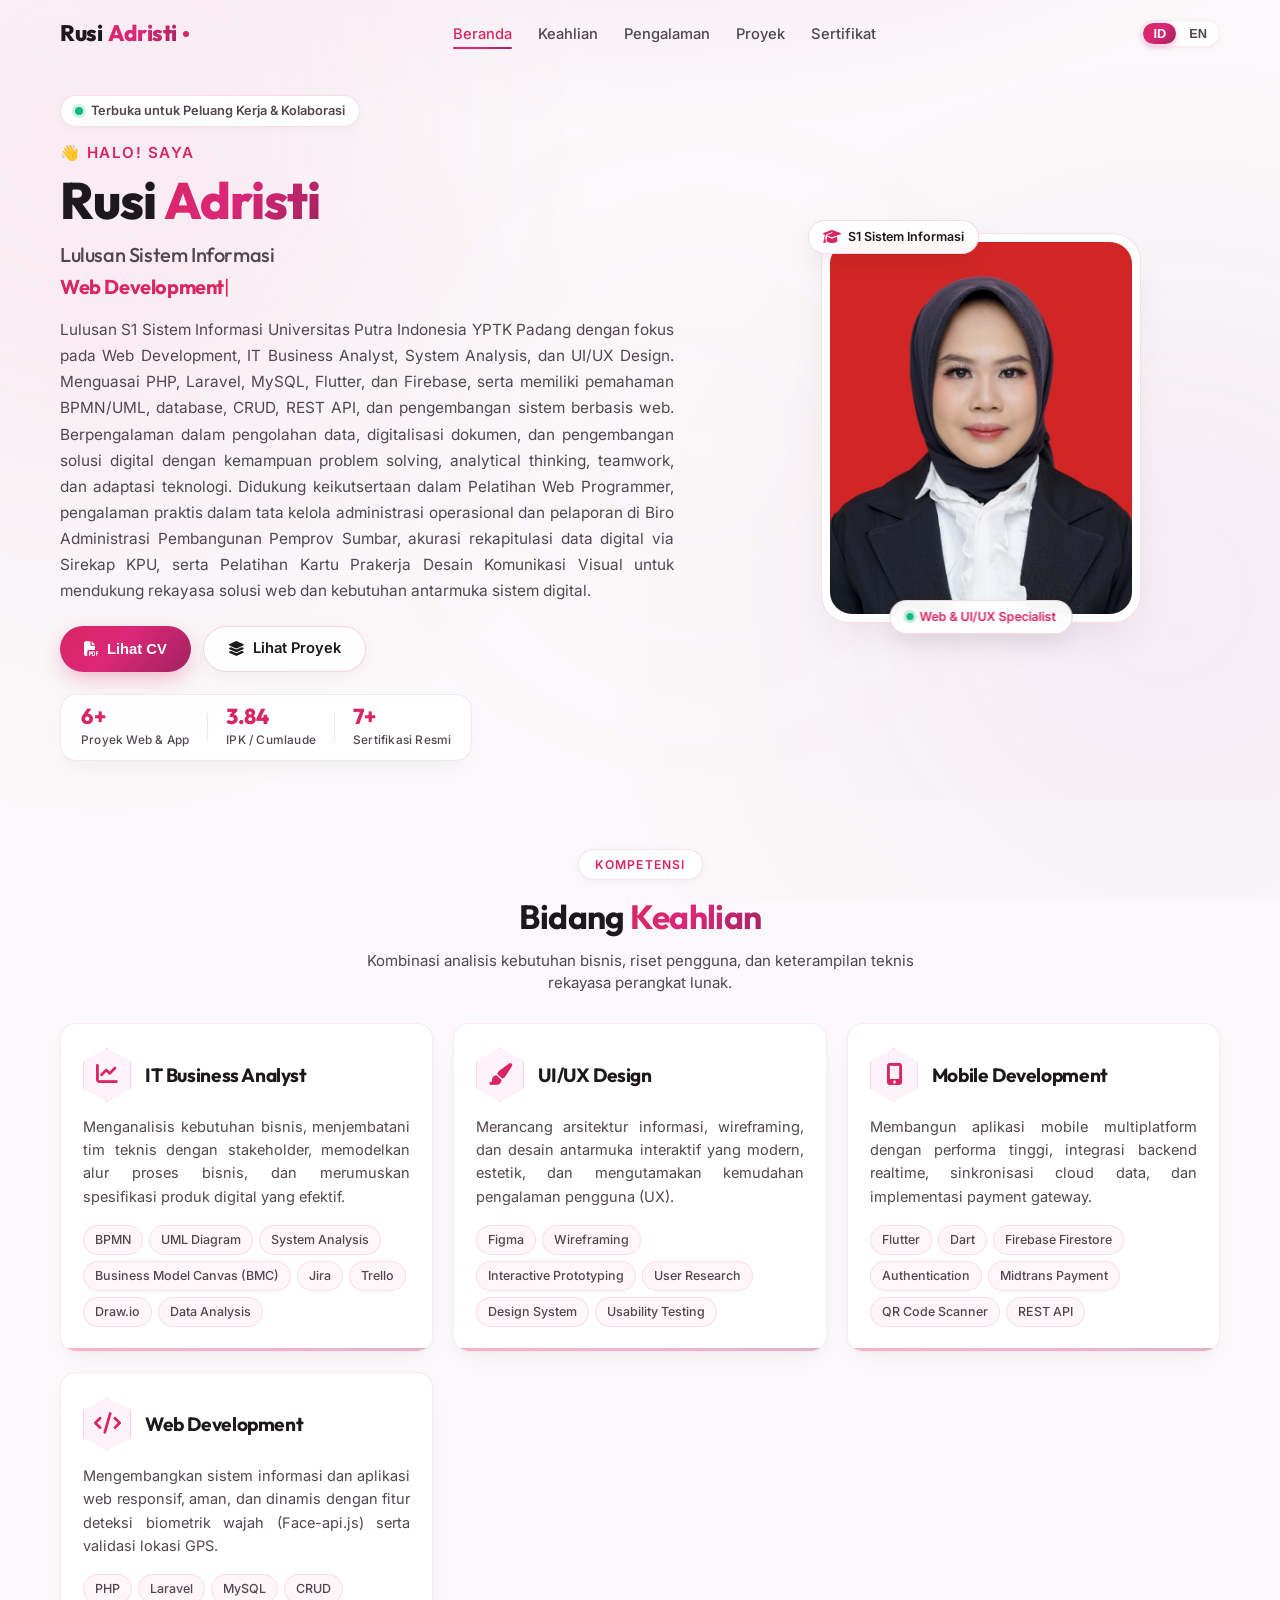
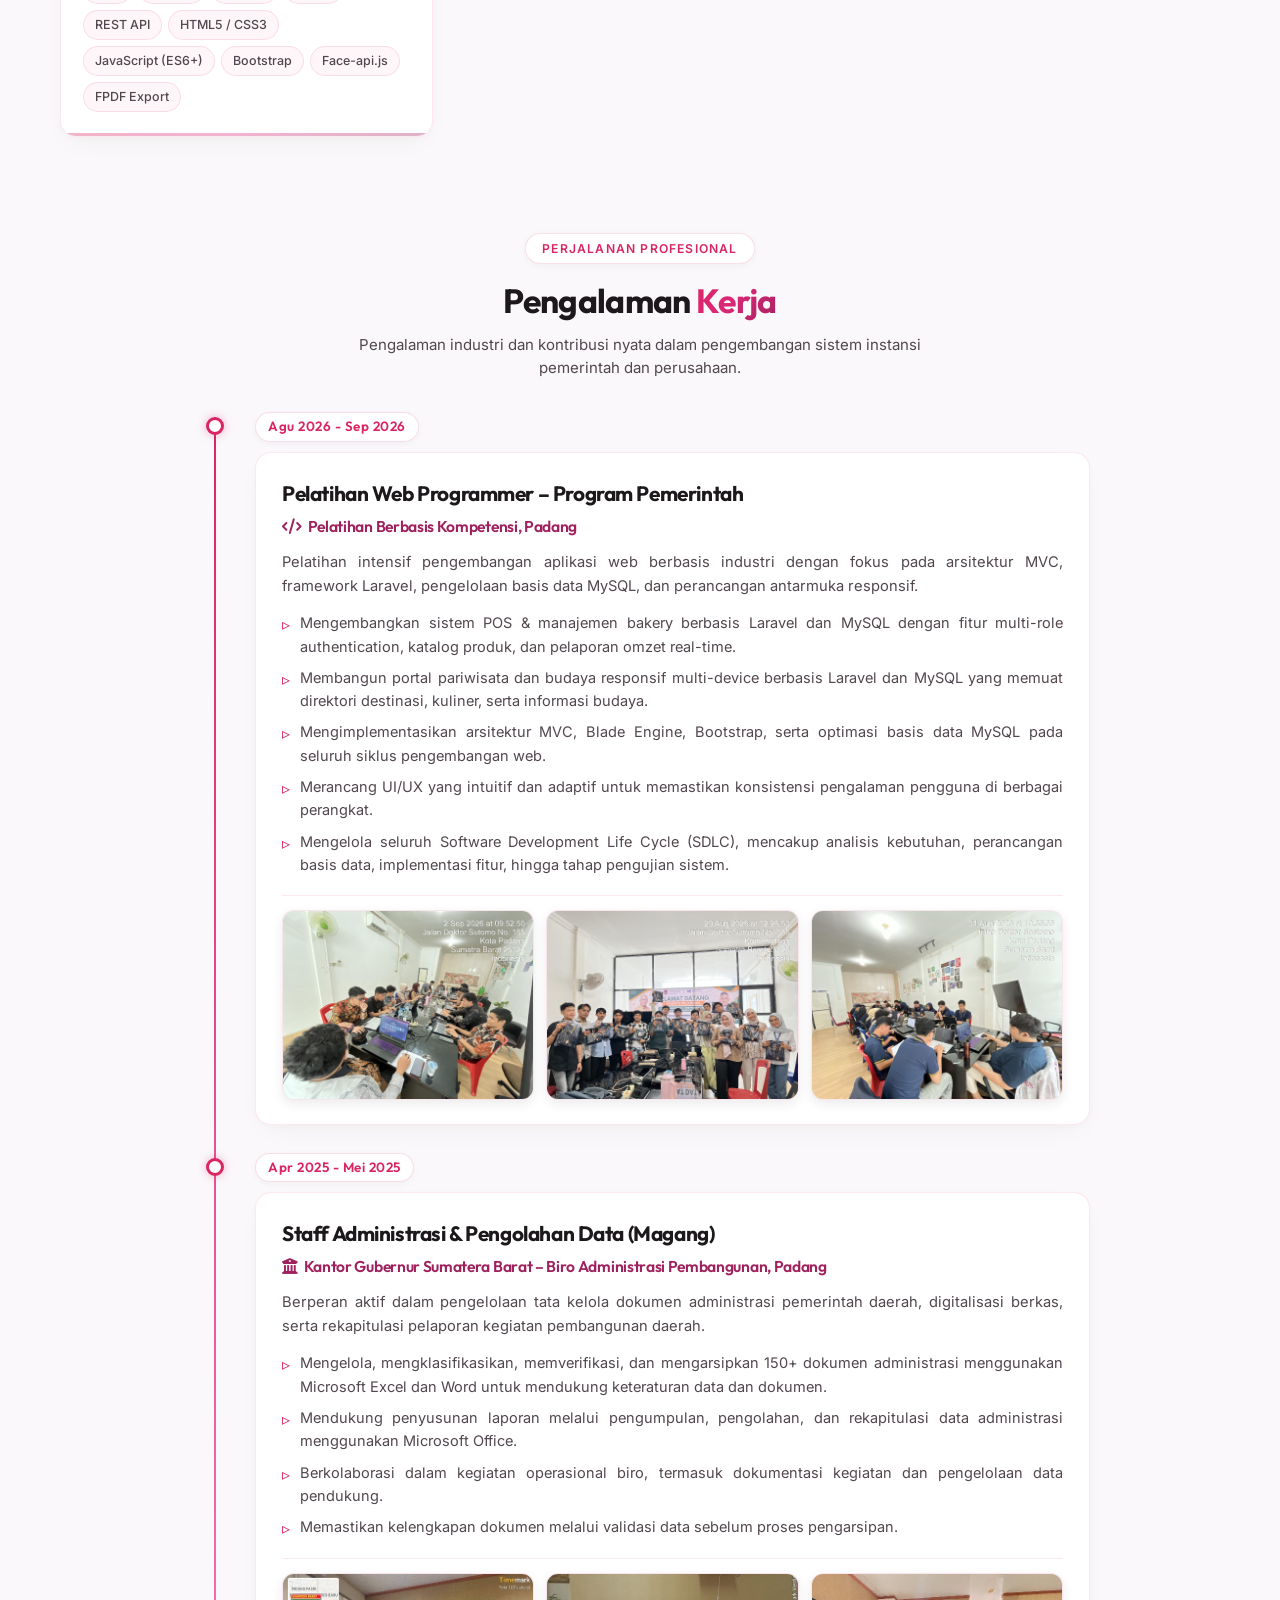
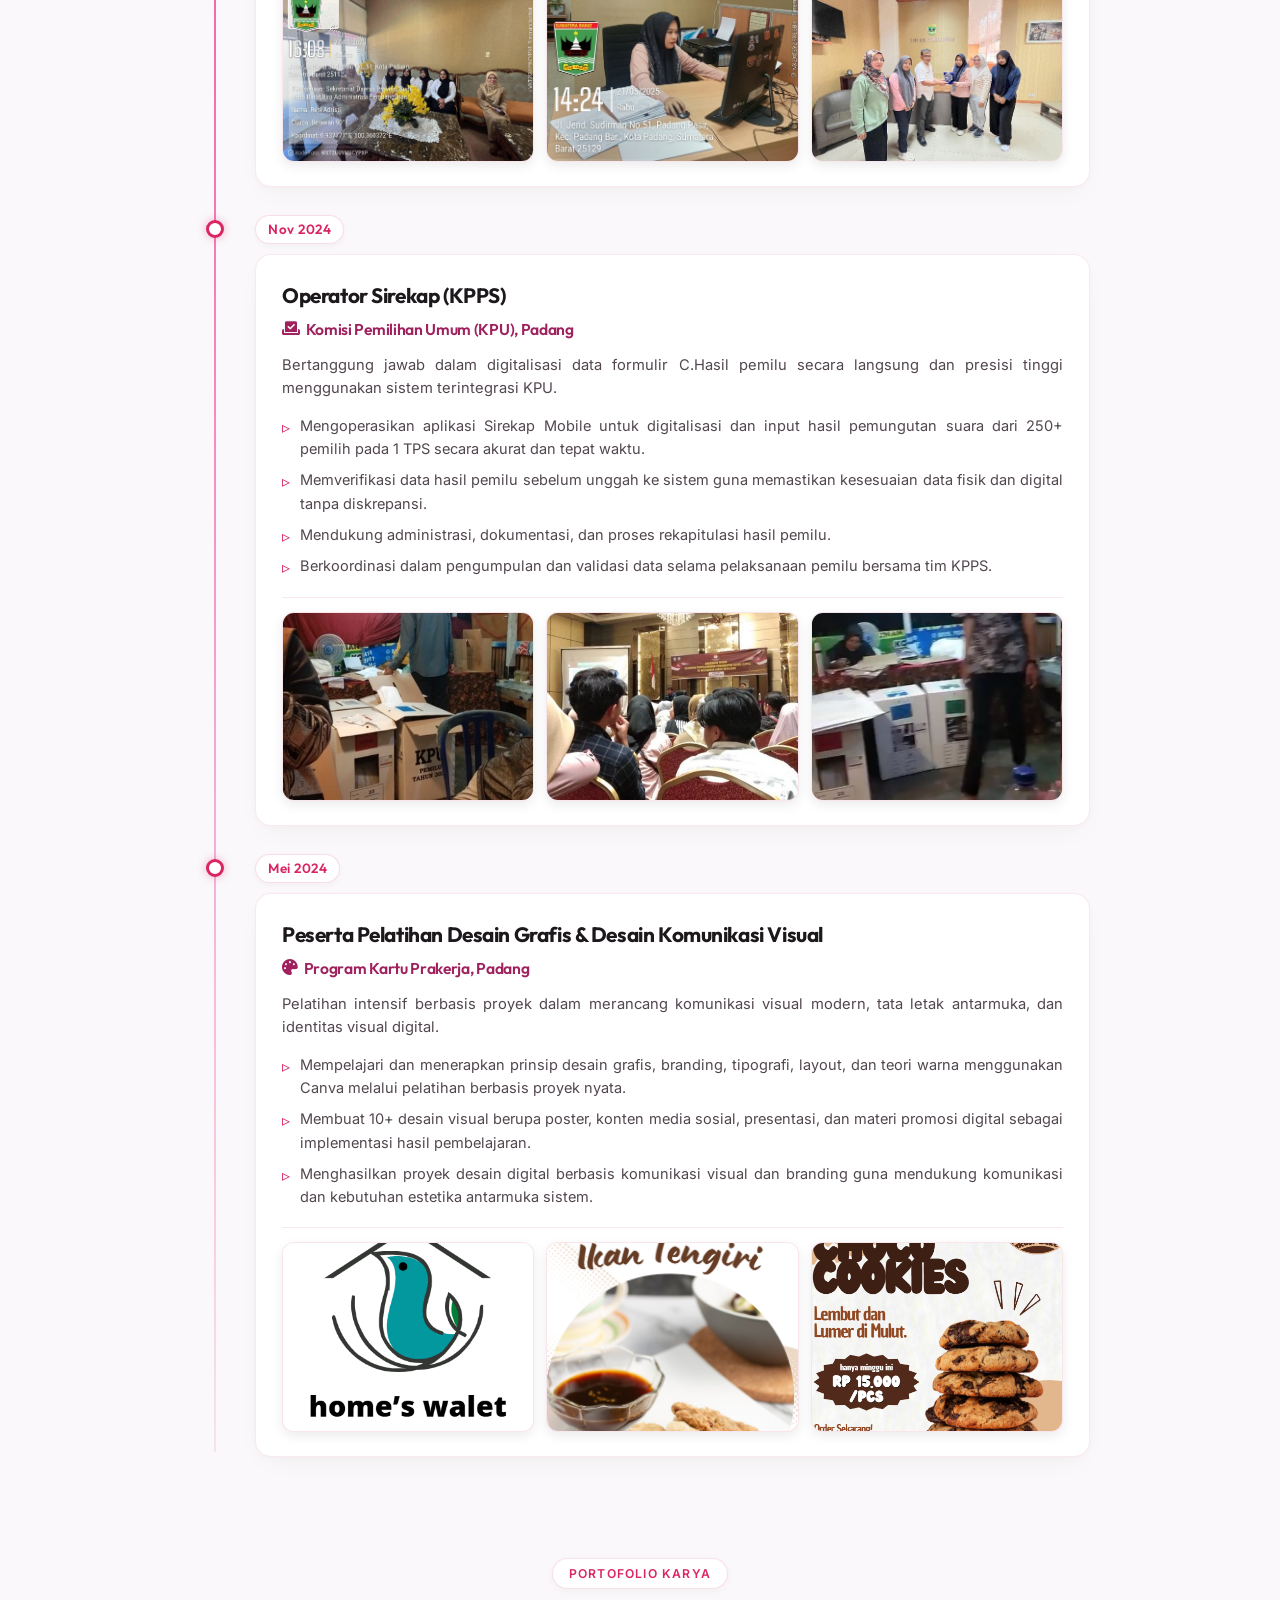
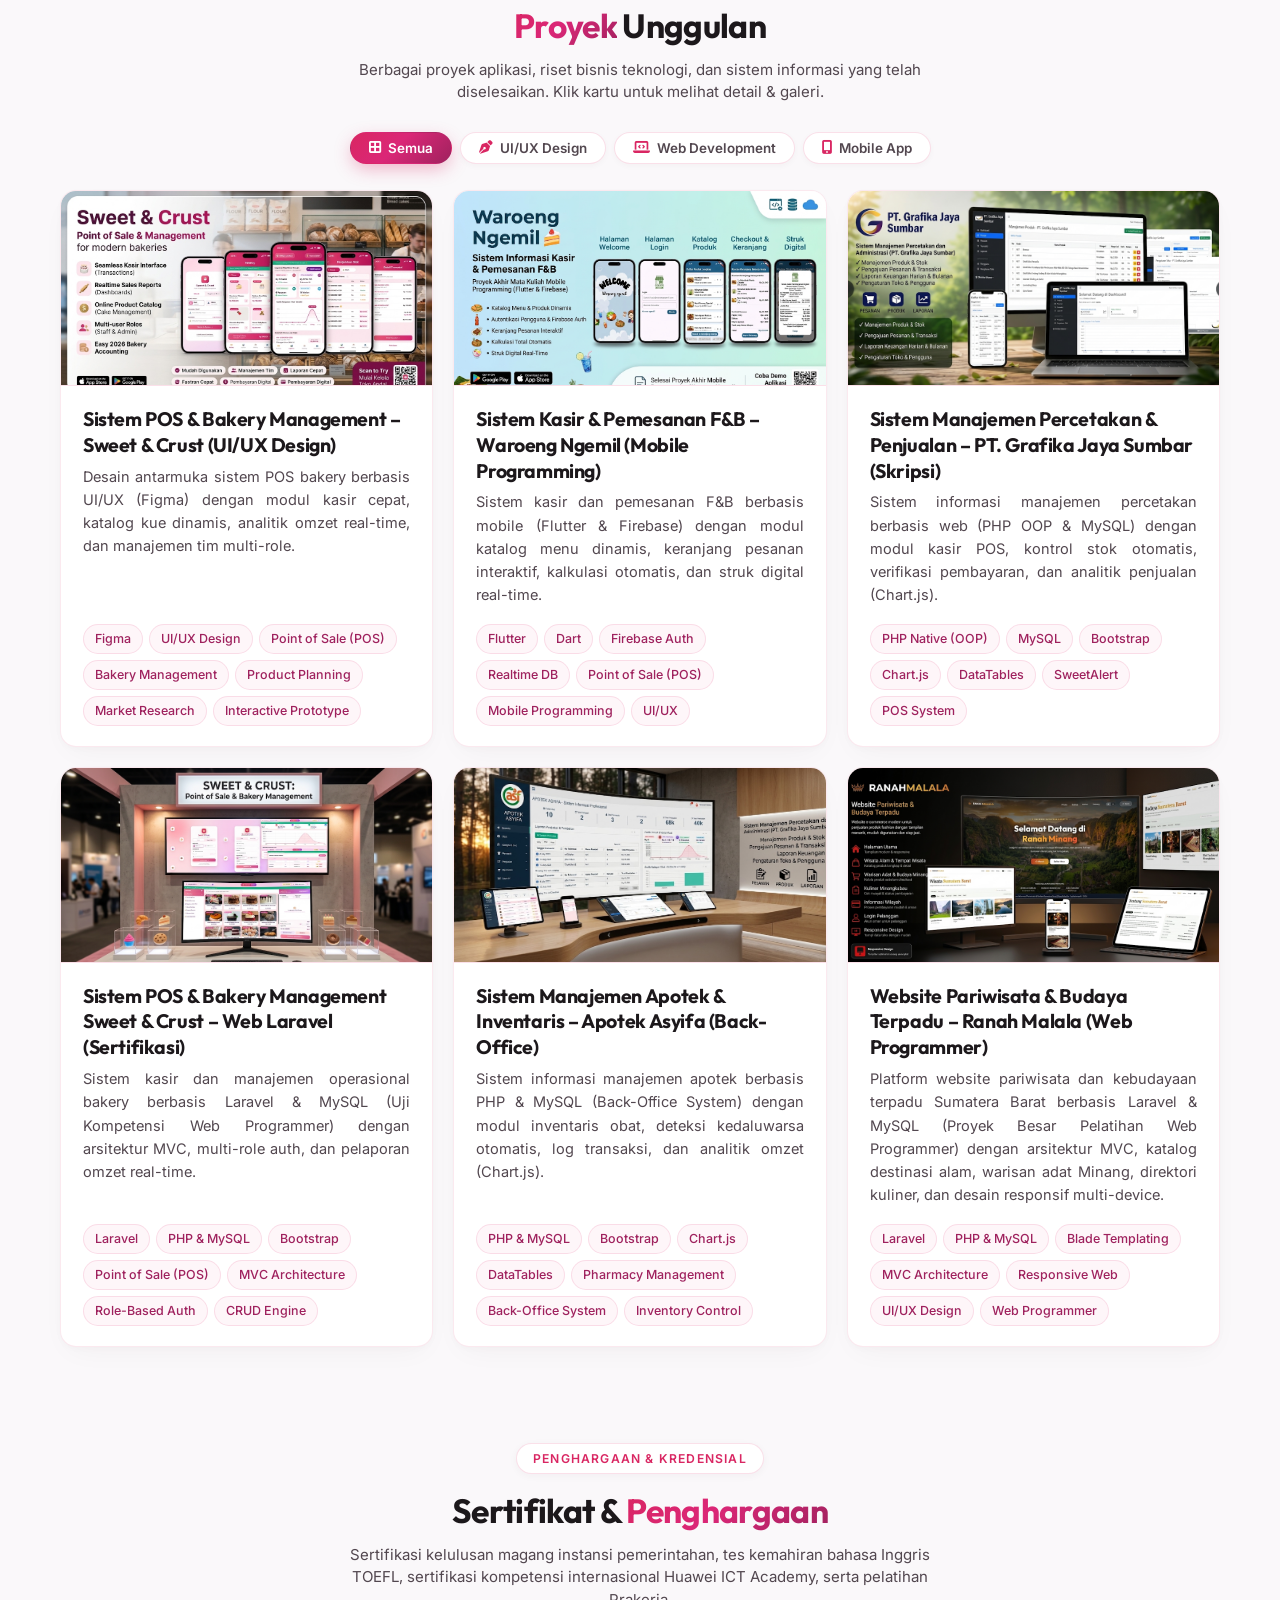
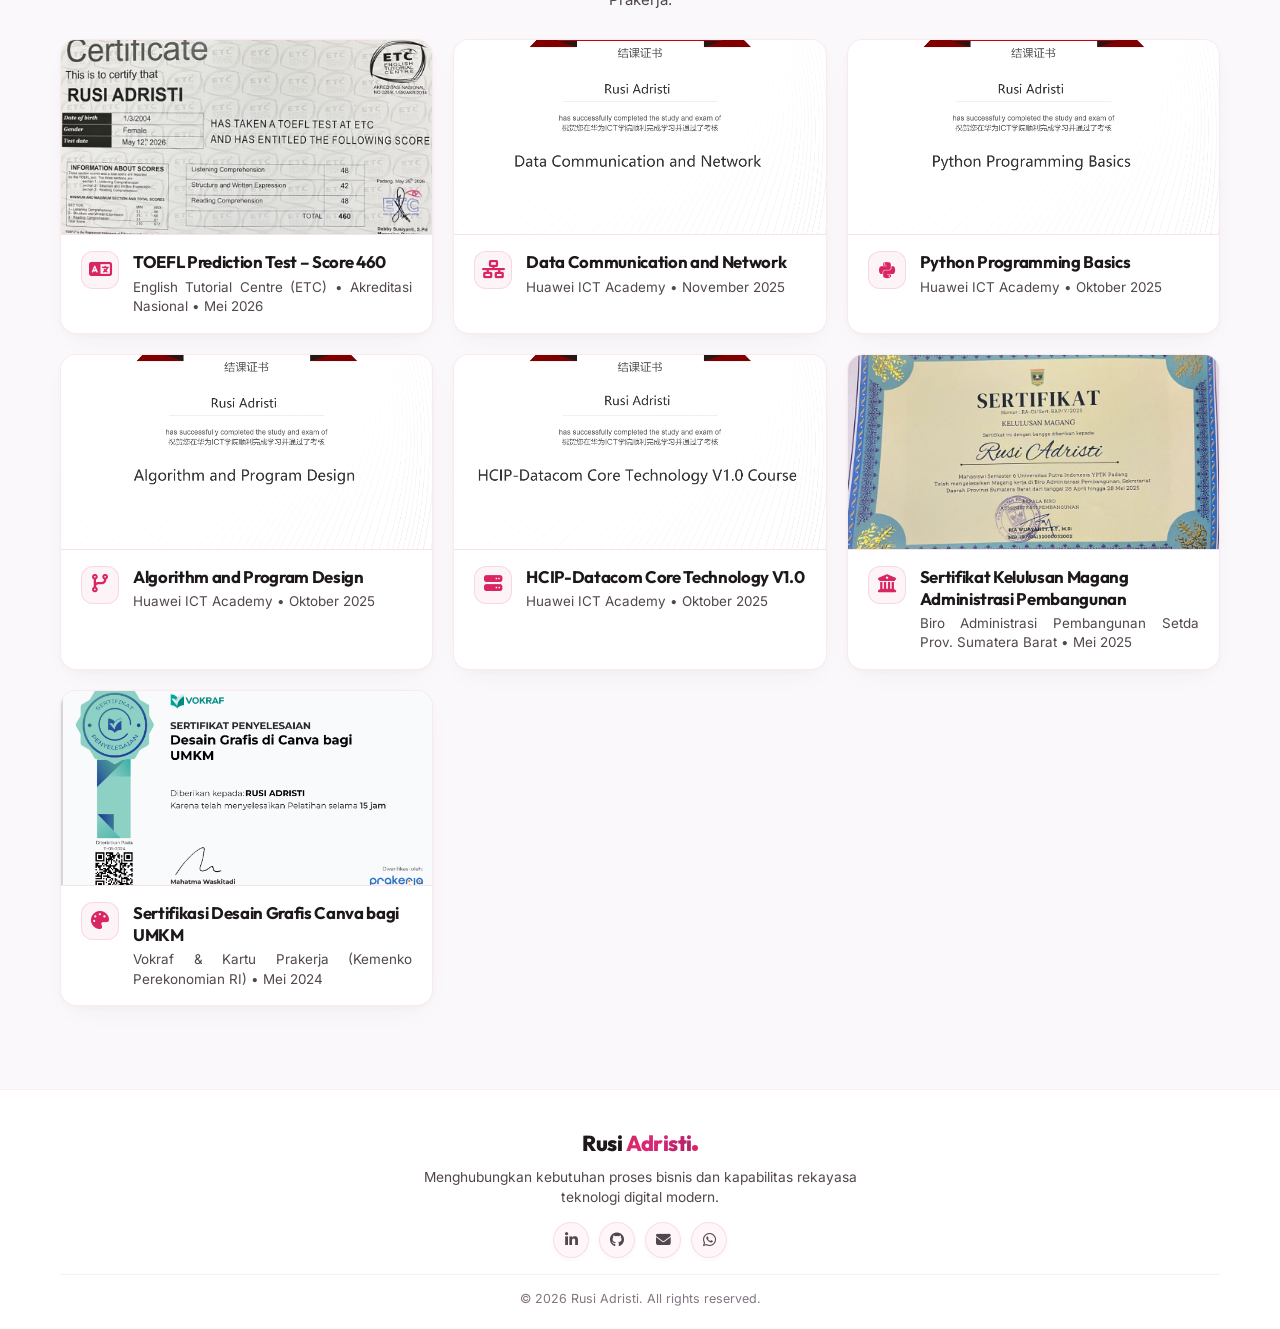
==== commit 815a5543: "feat: add interactive project filter tabs, hero stats strip, dual floating badges, and back-to-top b" ====
--- a/index.html
+++ b/index.html
@@ -206,16 +206,48 @@
                         <span class="lang-en">Explore Projects</span>
                     </a>
                 </div>
+
+                <!-- Modern Hero Stats Strip -->
+                <div class="hero-stats">
+                    <div class="hero-stat-item">
+                        <span class="hero-stat-number">6+</span>
+                        <span class="hero-stat-label">
+                            <span class="lang-id">Proyek Web & App</span>
+                            <span class="lang-en">Web & App Projects</span>
+                        </span>
+                    </div>
+                    <div class="hero-stat-divider"></div>
+                    <div class="hero-stat-item">
+                        <span class="hero-stat-number">3.84</span>
+                        <span class="hero-stat-label">
+                            <span class="lang-id">IPK / Cumlaude</span>
+                            <span class="lang-en">GPA / Honors</span>
+                        </span>
+                    </div>
+                    <div class="hero-stat-divider"></div>
+                    <div class="hero-stat-item">
+                        <span class="hero-stat-number">7+</span>
+                        <span class="hero-stat-label">
+                            <span class="lang-id">Sertifikasi Resmi</span>
+                            <span class="lang-en">Certifications</span>
+                        </span>
+                    </div>
+                </div>
             </div>
 
             <div class="hero-image">
                 <div class="profile-card">
+                    <div class="profile-badge-top">
+                        <i class="fas fa-graduation-cap"></i>
+                        <span class="lang-id">S1 Sistem Informasi</span>
+                        <span class="lang-en">Information Systems</span>
+                    </div>
                     <div class="profile-img-container">
                         <img class="profile-img" src="gambar/foto-profil.jpg" alt="Foto Profil Rusi Adristi"
                             loading="lazy">
                     </div>
                     <div class="profile-floating-badge">
-                        <i class="fas fa-sparkles"></i>
+                        <span class="badge-dot-live"></span>
                         <span class="lang-id">Web & UI/UX Specialist</span>
                         <span class="lang-en">Web & UI/UX Specialist</span>
                     </div>
@@ -686,9 +718,30 @@
                 </p>
             </div>
 
-            <div class="projects-grid">
+            <!-- Interactive Category Filter Tabs -->
+            <div class="project-filter-tabs">
+                <button class="filter-btn active" data-filter="all" onclick="filterProjects('all', this)">
+                    <i class="fas fa-border-all"></i>
+                    <span class="lang-id">Semua</span>
+                    <span class="lang-en">All</span>
+                </button>
+                <button class="filter-btn" data-filter="uiux" onclick="filterProjects('uiux', this)">
+                    <i class="fas fa-pen-nib"></i>
+                    <span>UI/UX Design</span>
+                </button>
+                <button class="filter-btn" data-filter="web" onclick="filterProjects('web', this)">
+                    <i class="fas fa-laptop-code"></i>
+                    <span>Web Development</span>
+                </button>
+                <button class="filter-btn" data-filter="mobile" onclick="filterProjects('mobile', this)">
+                    <i class="fas fa-mobile-screen-button"></i>
+                    <span>Mobile App</span>
+                </button>
+            </div>
+
+            <div class="projects-grid" id="projectsGrid">
                 <!-- Project 1: Sweet & Crust POS & Bakery Management (UI/UX Design) -->
-                <div class="project-card" onclick="openProjectModal('sweetandcrust')">
+                <div class="project-card" data-category="uiux" onclick="openProjectModal('sweetandcrust')">
                     <div class="project-img-container">
                         <img class="project-img" src="gambar/sweet-and-crust.jpg"
                             alt="Sistem POS & Bakery Management – Sweet & Crust" loading="lazy">
@@ -720,7 +773,7 @@
                 </div>
 
                 <!-- Project 2: Waroeng Ngemil POS & Mobile Ordering (Mobile Programming) -->
-                <div class="project-card" onclick="openProjectModal('waroengngemil')">
+                <div class="project-card" data-category="mobile" onclick="openProjectModal('waroengngemil')">
                     <div class="project-img-container">
                         <img class="project-img" src="gambar/waroeng-ngemil.png"
                             alt="Sistem Kasir & Pemesanan F&B – Waroeng Ngemil" loading="lazy">
@@ -752,7 +805,7 @@
                 </div>
 
                 <!-- Project 3: PT. Grafika Jaya Sumbar (Skripsi) -->
-                <div class="project-card" onclick="openProjectModal('grafikajaya')">
+                <div class="project-card" data-category="web" onclick="openProjectModal('grafikajaya')">
                     <div class="project-img-container">
                         <img class="project-img" src="gambar/grafika-jaya-sumbar.png"
                             alt="Sistem Informasi Manajemen Percetakan & Penjualan – PT. Grafika Jaya Sumbar"
@@ -791,7 +844,7 @@
                 </div>
 
                 <!-- Project 4: Sweet & Crust Web Laravel (Ujian Sertifikasi) -->
-                <div class="project-card" onclick="openProjectModal('sweetandcrustweb')">
+                <div class="project-card" data-category="web" onclick="openProjectModal('sweetandcrustweb')">
                     <div class="project-img-container">
                         <img class="project-img" src="gambar/sc-laravel-web.png"
                             alt="Sweet & Crust – Web POS & Bakery Management (Laravel)" loading="lazy">
@@ -829,7 +882,7 @@
                 </div>
 
                 <!-- Project 5: Apotek Asyifa (Back-Office) -->
-                <div class="project-card" onclick="openProjectModal('apotekasyifa')">
+                <div class="project-card" data-category="web" onclick="openProjectModal('apotekasyifa')">
                     <div class="project-img-container">
                         <img class="project-img" src="gambar/apotek-asyifa.jpg"
                             alt="Sistem Manajemen Apotek & Inventaris – Apotek Asyifa" loading="lazy">
@@ -861,7 +914,7 @@
                 </div>
 
                 <!-- Project 6: Ranah Malala (Pelatihan Web Programmer) -->
-                <div class="project-card" onclick="openProjectModal('ranahmalala')">
+                <div class="project-card" data-category="web" onclick="openProjectModal('ranahmalala')">
                     <div class="project-img-container">
                         <img class="project-img" src="gambar/ranah-malala.png"
                             alt="Website Pariwisata & Budaya Terpadu – Ranah Malala" loading="lazy">
@@ -1182,6 +1235,11 @@
         <img id="imgModalContent" alt="Pratinjau Gambar Penuh">
     </div>
 
+    <!-- Floating Back to Top Button -->
+    <button id="backToTop" class="back-to-top" onclick="scrollToTop()" aria-label="Kembali ke Atas" title="Kembali ke Atas">
+        <i class="fas fa-arrow-up"></i>
+    </button>
+
     <!-- Custom Scripts -->
     <script src="script.js?v=2.2"></script>
 </body>
--- a/style.css
+++ b/style.css
@@ -596,6 +596,50 @@
     gap: 12px;
 }
 
+/* Modern Hero Stats Strip - Clean Minimalist Elegance */
+.hero-stats {
+    display: inline-flex;
+    align-items: center;
+    gap: 18px;
+    margin-top: 22px;
+    padding: 10px 20px;
+    background: rgba(255, 255, 255, 0.9);
+    backdrop-filter: blur(12px);
+    -webkit-backdrop-filter: blur(12px);
+    border: 1px solid rgba(217, 38, 98, 0.12);
+    border-radius: var(--radius-lg);
+    box-shadow: 0 10px 25px -8px rgba(56, 19, 41, 0.05);
+}
+
+.hero-stat-item {
+    display: flex;
+    flex-direction: column;
+    align-items: flex-start;
+}
+
+.hero-stat-number {
+    font-family: 'Outfit', sans-serif;
+    font-size: 1.35rem;
+    font-weight: 800;
+    line-height: 1.1;
+    color: var(--primary-color);
+    letter-spacing: -0.5px;
+}
+
+.hero-stat-label {
+    font-size: 0.74rem;
+    font-weight: 500;
+    color: var(--text-secondary);
+    letter-spacing: 0.2px;
+    margin-top: 2px;
+}
+
+.hero-stat-divider {
+    width: 1px;
+    height: 28px;
+    background: rgba(217, 38, 98, 0.14);
+}
+
 .hero-image {
     display: flex;
     justify-content: center;
@@ -621,6 +665,39 @@
     transform: translateY(-6px);
     border-color: rgba(217, 38, 98, 0.35);
     box-shadow: 0 26px 55px -12px rgba(217, 38, 98, 0.18);
+}
+
+/* Dual Floating Badges */
+.profile-badge-top {
+    position: absolute;
+    top: -14px;
+    left: -14px;
+    background: rgba(255, 255, 255, 0.95);
+    backdrop-filter: blur(12px);
+    -webkit-backdrop-filter: blur(12px);
+    padding: 6px 14px;
+    border-radius: var(--radius-full);
+    border: 1px solid rgba(217, 38, 98, 0.16);
+    box-shadow: 0 10px 25px -5px rgba(56, 19, 41, 0.1);
+    font-size: 0.78rem;
+    font-weight: 600;
+    color: var(--text-primary);
+    white-space: nowrap;
+    display: flex;
+    align-items: center;
+    gap: 7px;
+    z-index: 5;
+    animation: floatBadgeTop 5s ease-in-out infinite alternate;
+}
+
+.profile-badge-top i {
+    color: var(--primary-color);
+    font-size: 0.9rem;
+}
+
+@keyframes floatBadgeTop {
+    0% { transform: translateY(0); }
+    100% { transform: translateY(-6px); }
 }
 
 .profile-img-container {
@@ -666,6 +743,16 @@
     z-index: 5;
 }
 
+.badge-dot-live {
+    width: 7px;
+    height: 7px;
+    background: #10b981;
+    border-radius: 50%;
+    display: inline-block;
+    box-shadow: 0 0 0 3px rgba(16, 185, 129, 0.25);
+    animation: pulseDot 2s infinite;
+}
+
 /* ==========================================================================
    SKILLS SECTION - Compact Spacing
    ========================================================================== */
@@ -988,6 +1075,77 @@
    ========================================================================== */
 .projects {
     position: relative;
+}
+
+/* Project Filter Tabs - Refined Segmented Control */
+.project-filter-tabs {
+    display: flex;
+    justify-content: center;
+    align-items: center;
+    flex-wrap: wrap;
+    gap: 8px;
+    margin-bottom: 26px;
+}
+
+.filter-btn {
+    display: inline-flex;
+    align-items: center;
+    gap: 7px;
+    padding: 7px 18px;
+    border-radius: var(--radius-full);
+    background: #ffffff;
+    border: 1px solid rgba(217, 38, 98, 0.14);
+    color: var(--text-secondary);
+    font-size: 0.84rem;
+    font-weight: 600;
+    cursor: pointer;
+    transition: var(--transition);
+    box-shadow: 0 2px 6px rgba(56, 19, 41, 0.03);
+    font-family: inherit;
+}
+
+.filter-btn:hover {
+    color: var(--primary-color);
+    border-color: rgba(217, 38, 98, 0.3);
+    transform: translateY(-1px);
+    box-shadow: 0 4px 12px rgba(217, 38, 98, 0.1);
+}
+
+.filter-btn.active {
+    background: var(--gradient);
+    color: #ffffff;
+    border-color: transparent;
+    box-shadow: 0 6px 18px -2px rgba(217, 38, 98, 0.35);
+}
+
+.filter-btn.active i {
+    color: #ffffff;
+}
+
+.filter-btn i {
+    font-size: 0.85rem;
+    color: var(--primary-color);
+    transition: var(--transition);
+}
+
+/* Filter Transitions */
+.project-card.filter-hide {
+    display: none !important;
+}
+
+.project-card.filter-show {
+    animation: projectFadeIn 0.35s cubic-bezier(0.4, 0, 0.2, 1) forwards;
+}
+
+@keyframes projectFadeIn {
+    from {
+        opacity: 0;
+        transform: translateY(12px) scale(0.98);
+    }
+    to {
+        opacity: 1;
+        transform: translateY(0) scale(1);
+    }
 }
 
 .projects-grid {
@@ -1734,6 +1892,44 @@
     border: 1px solid rgba(255, 255, 255, 0.6);
 }
 
+/* Floating Back to Top Button */
+.back-to-top {
+    position: fixed;
+    bottom: 28px;
+    right: 28px;
+    width: 44px;
+    height: 44px;
+    border-radius: 50%;
+    background: #ffffff;
+    border: 1px solid rgba(217, 38, 98, 0.18);
+    color: var(--primary-color);
+    display: flex;
+    justify-content: center;
+    align-items: center;
+    font-size: 1rem;
+    cursor: pointer;
+    box-shadow: 0 8px 24px -4px rgba(56, 19, 41, 0.12);
+    opacity: 0;
+    visibility: hidden;
+    transform: translateY(15px);
+    transition: all 0.3s cubic-bezier(0.4, 0, 0.2, 1);
+    z-index: 990;
+}
+
+.back-to-top.visible {
+    opacity: 1;
+    visibility: visible;
+    transform: translateY(0);
+}
+
+.back-to-top:hover {
+    background: var(--gradient);
+    color: #ffffff;
+    border-color: transparent;
+    transform: translateY(-4px);
+    box-shadow: 0 12px 28px -4px rgba(217, 38, 98, 0.35);
+}
+
 /* ==========================================================================
    RESPONSIVE MEDIA QUERIES (HP, TABLET, LAPTOP, DESKTOP)
    ========================================================================== */
@@ -1852,4 +2048,41 @@
     .hero-buttons {
         flex-direction: column;
     }
-}
+    .hero-stats {
+        width: 100%;
+        justify-content: space-around;
+        gap: 10px;
+        padding: 10px 14px;
+    }
+    .hero-stat-number {
+        font-size: 1.2rem;
+    }
+    .hero-stat-label {
+        font-size: 0.7rem;
+    }
+    .profile-badge-top {
+        font-size: 0.72rem;
+        padding: 4px 10px;
+        top: -10px;
+        left: -8px;
+    }
+    .profile-floating-badge {
+        font-size: 0.72rem;
+        padding: 5px 12px;
+        bottom: -10px;
+    }
+    .project-filter-tabs {
+        gap: 6px;
+    }
+    .filter-btn {
+        padding: 5px 12px;
+        font-size: 0.78rem;
+    }
+    .back-to-top {
+        bottom: 18px;
+        right: 18px;
+        width: 38px;
+        height: 38px;
+        font-size: 0.88rem;
+    }
+}
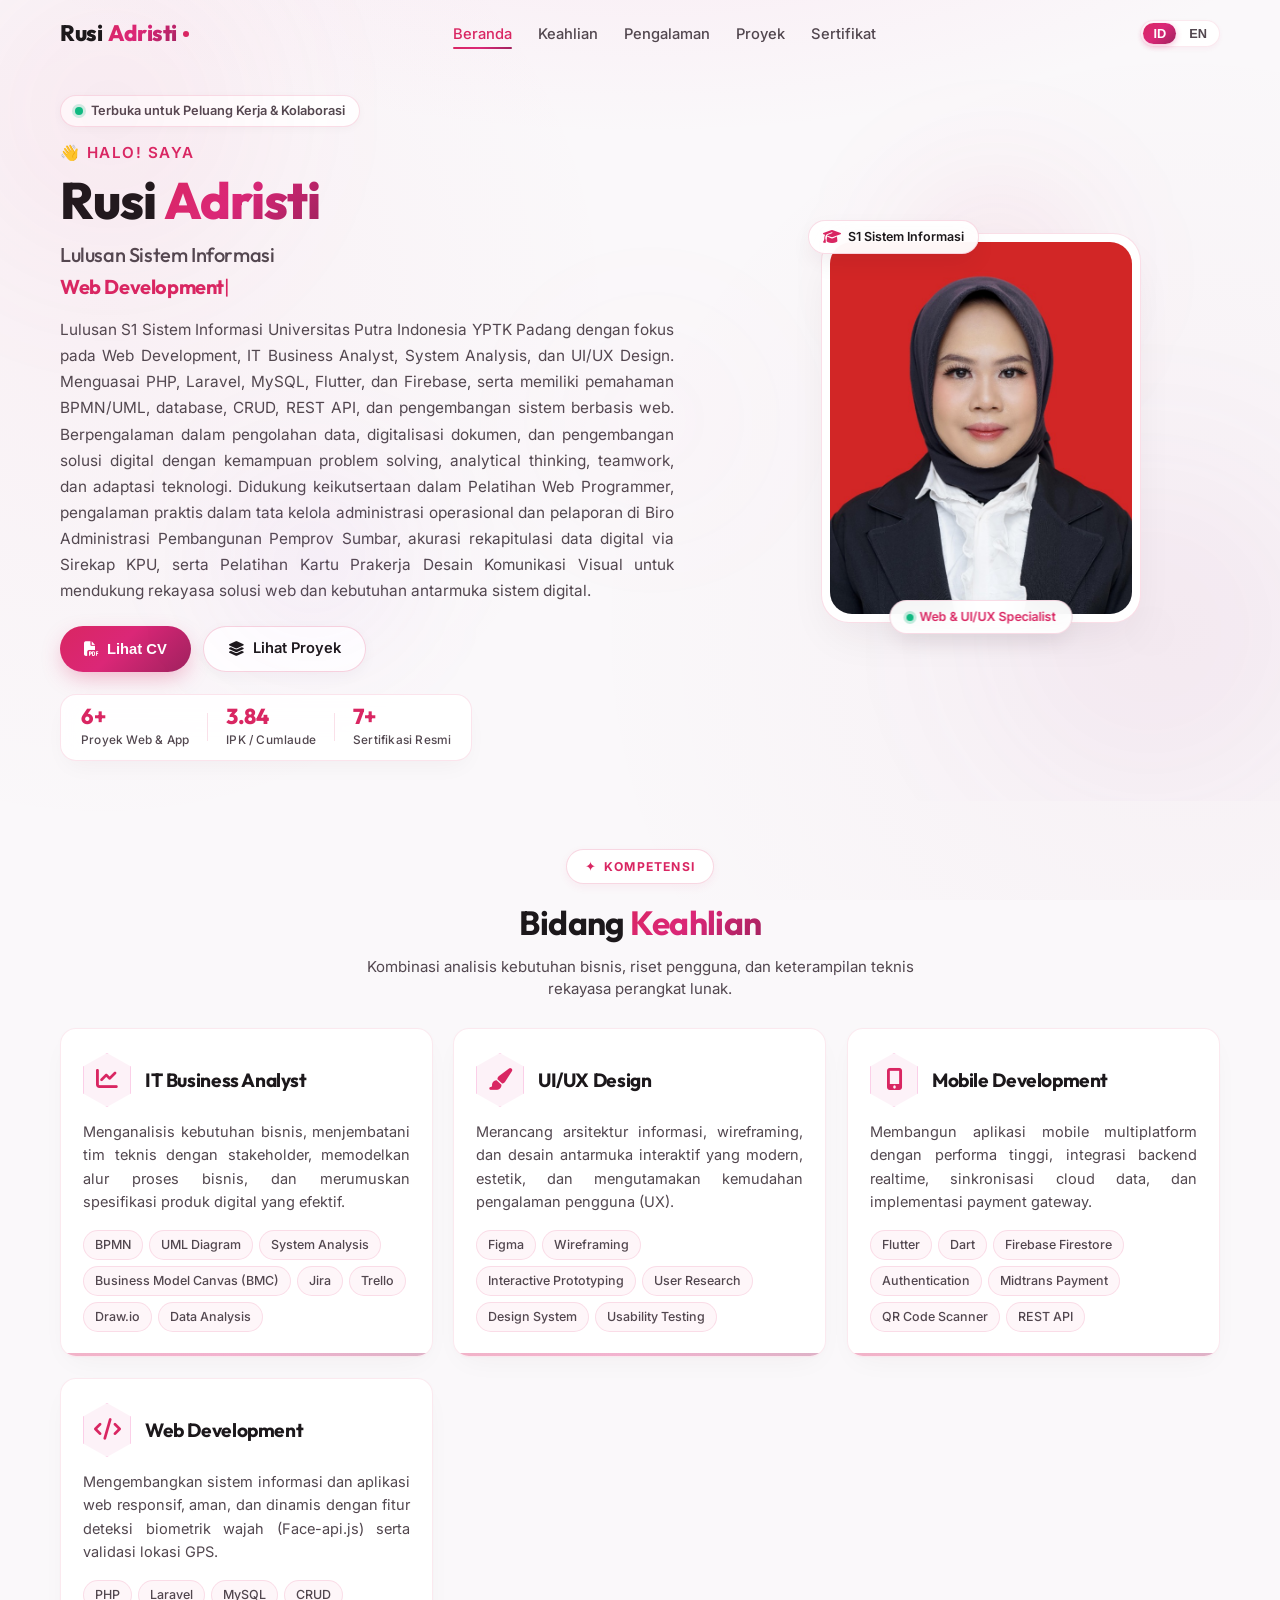
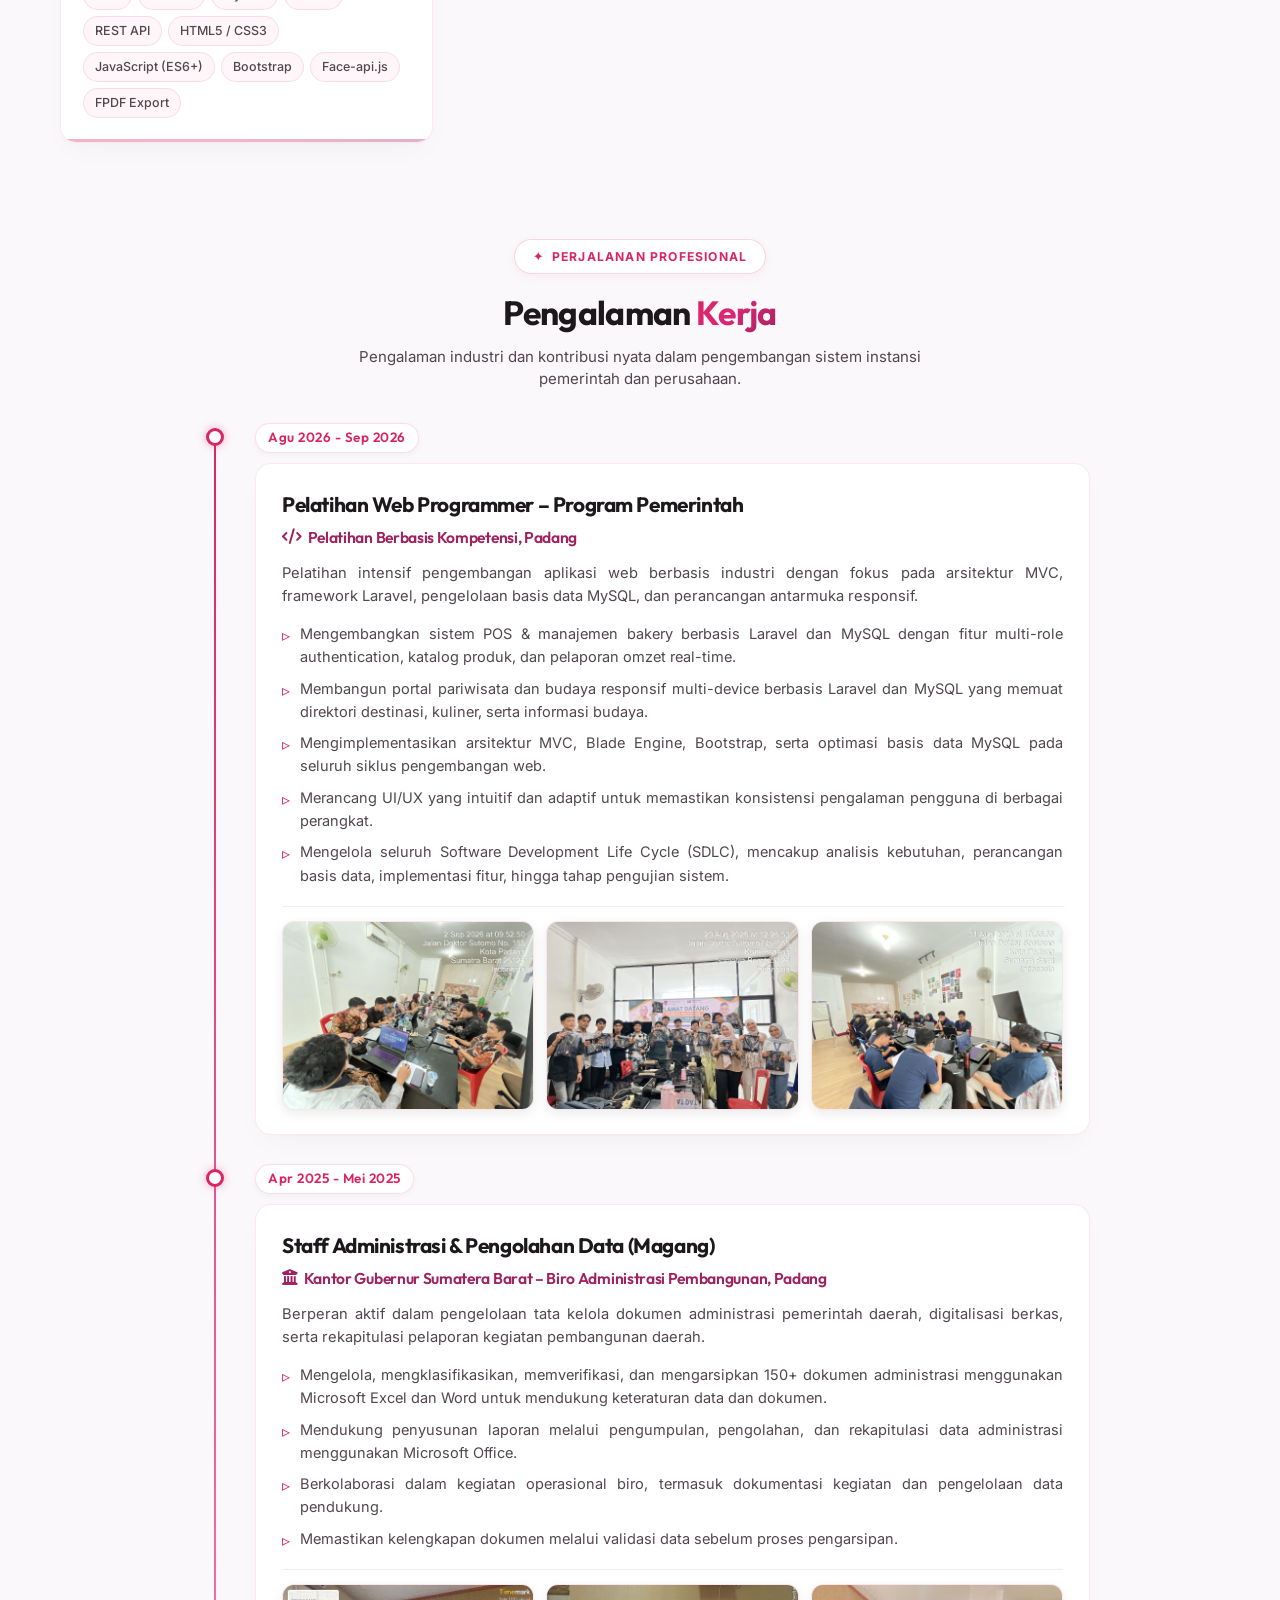
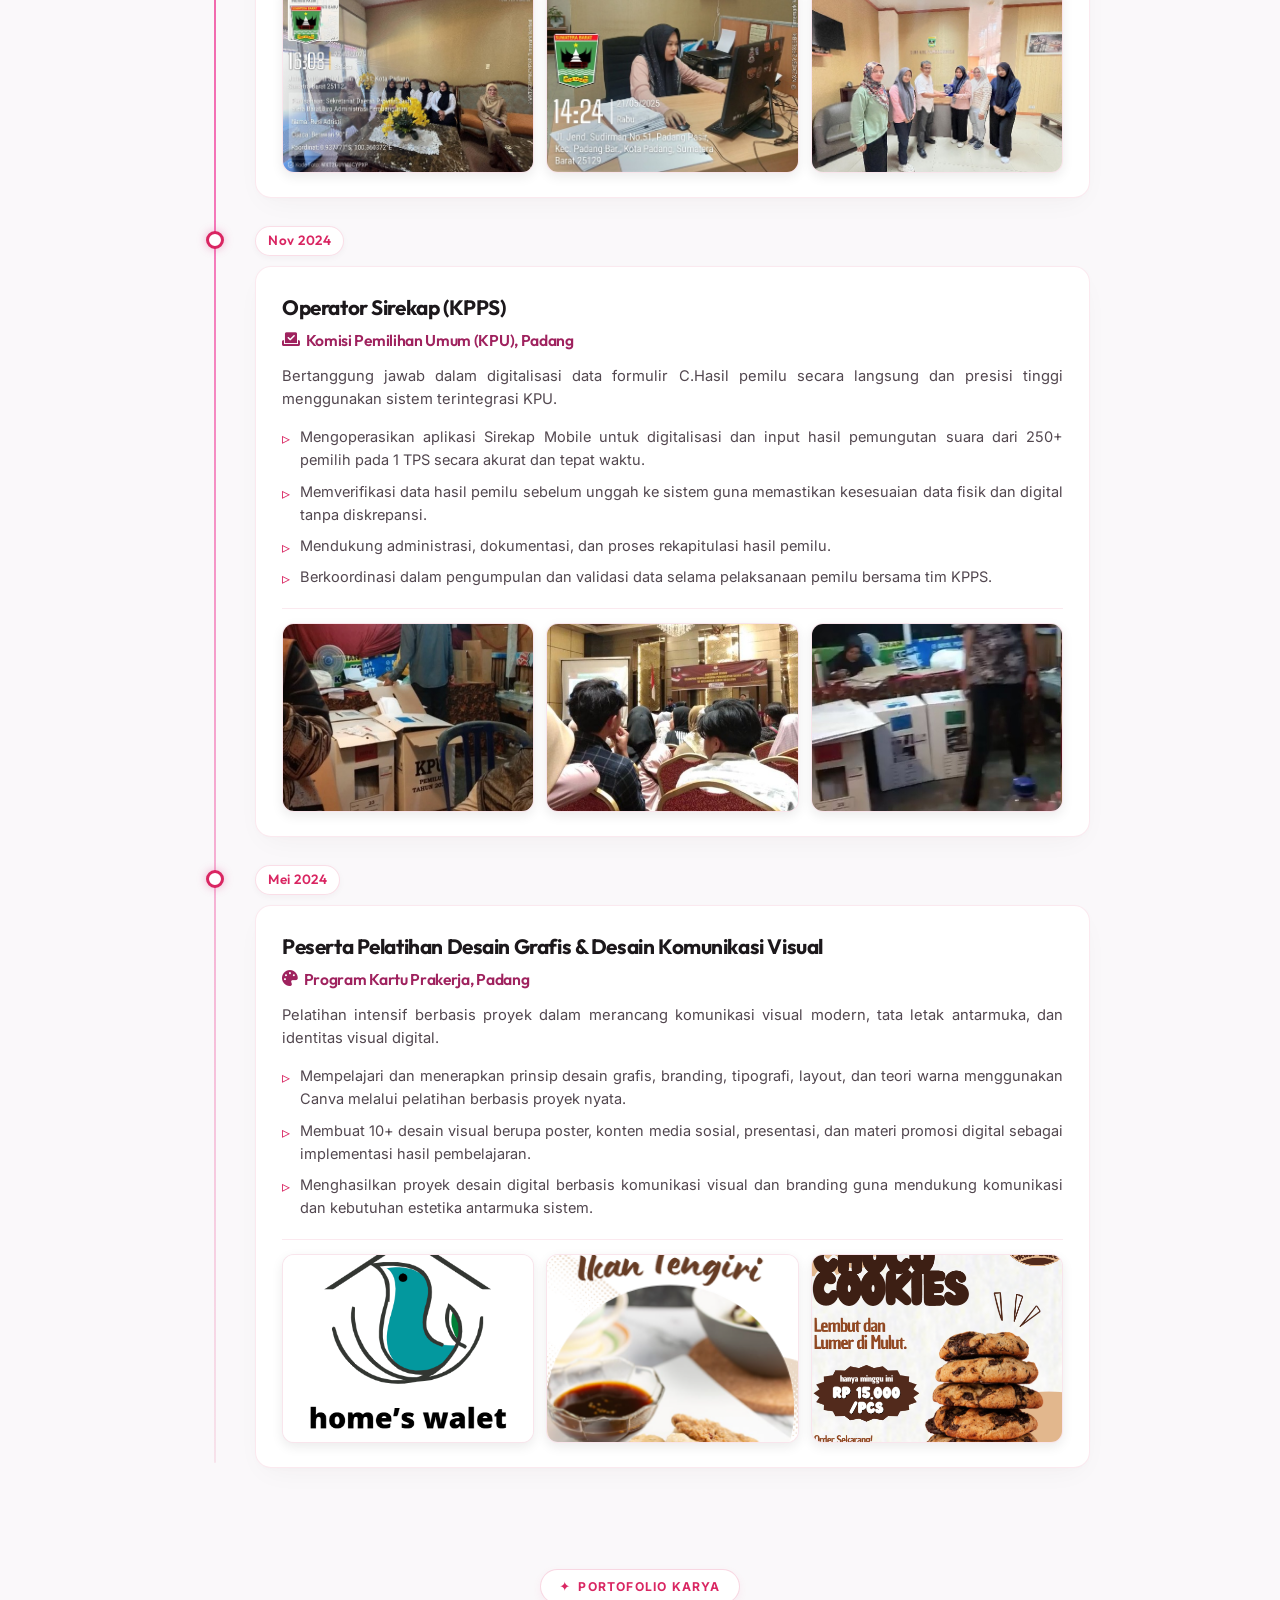
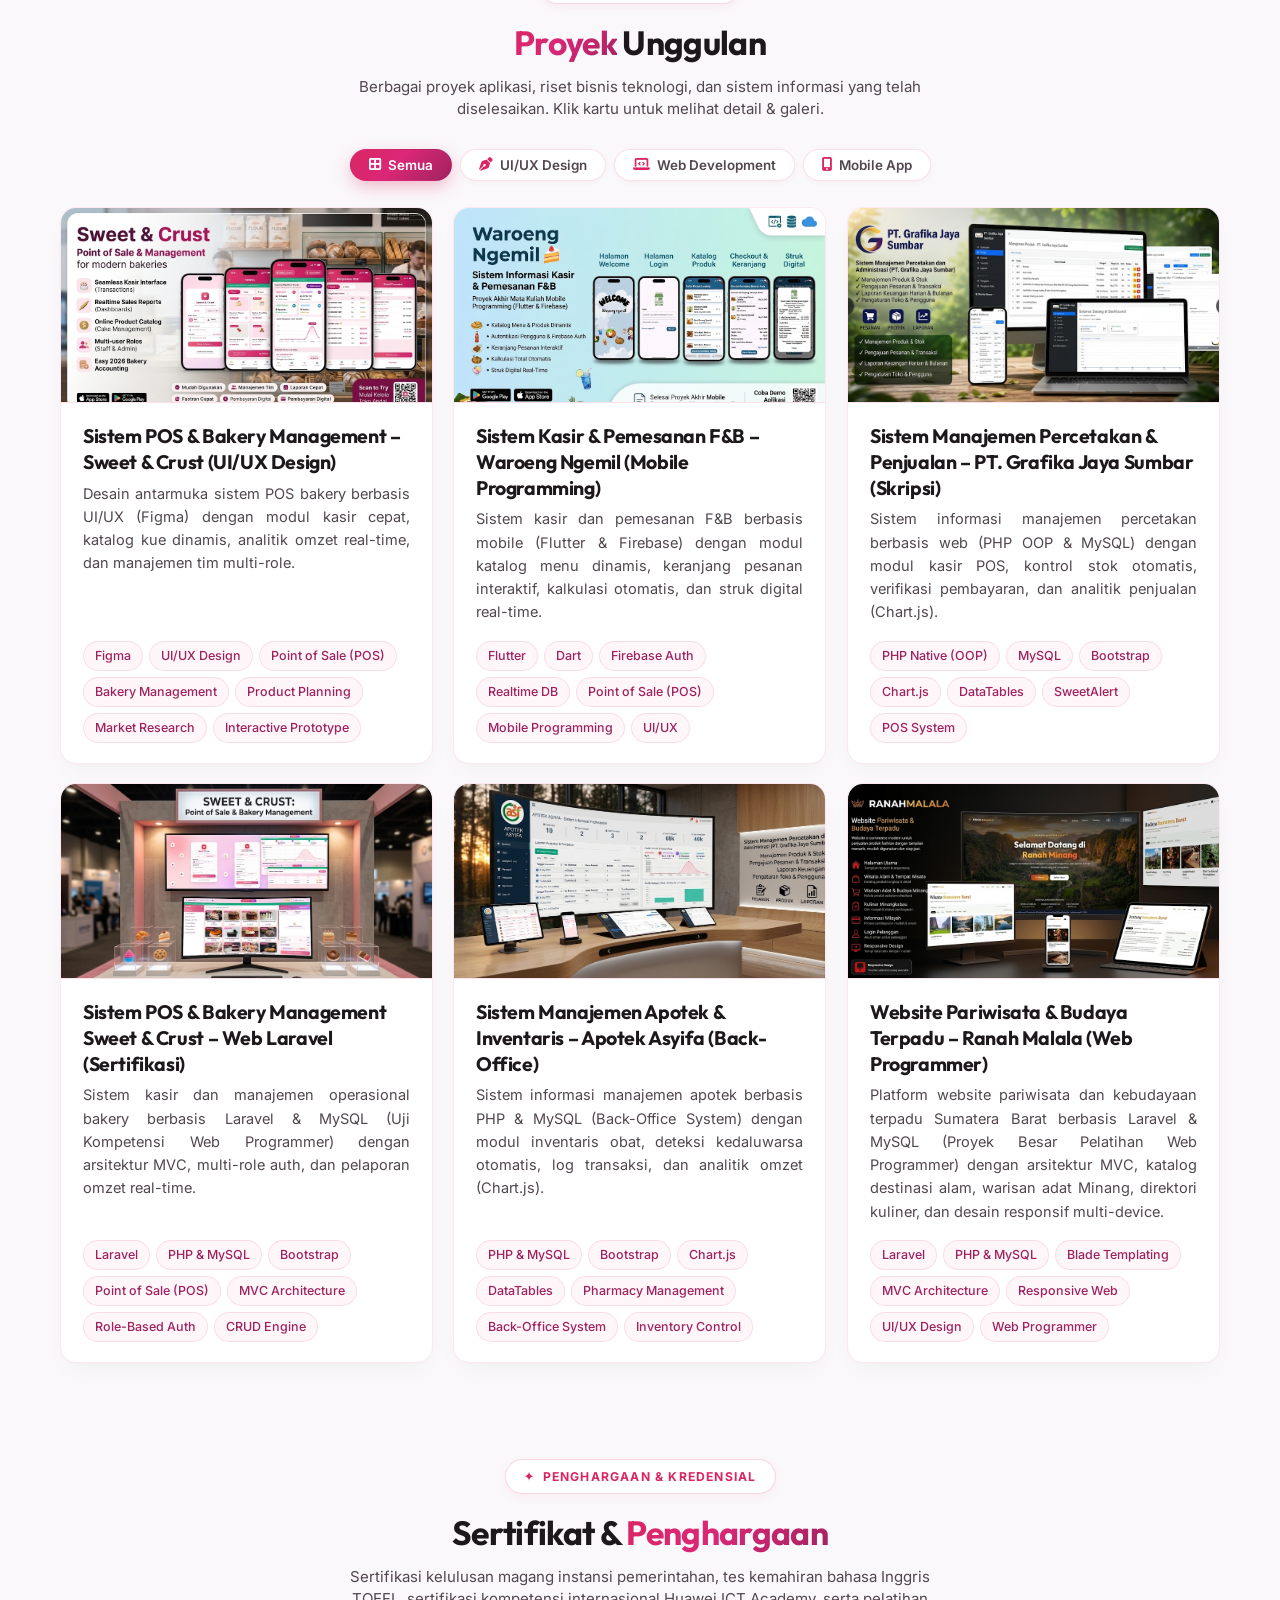
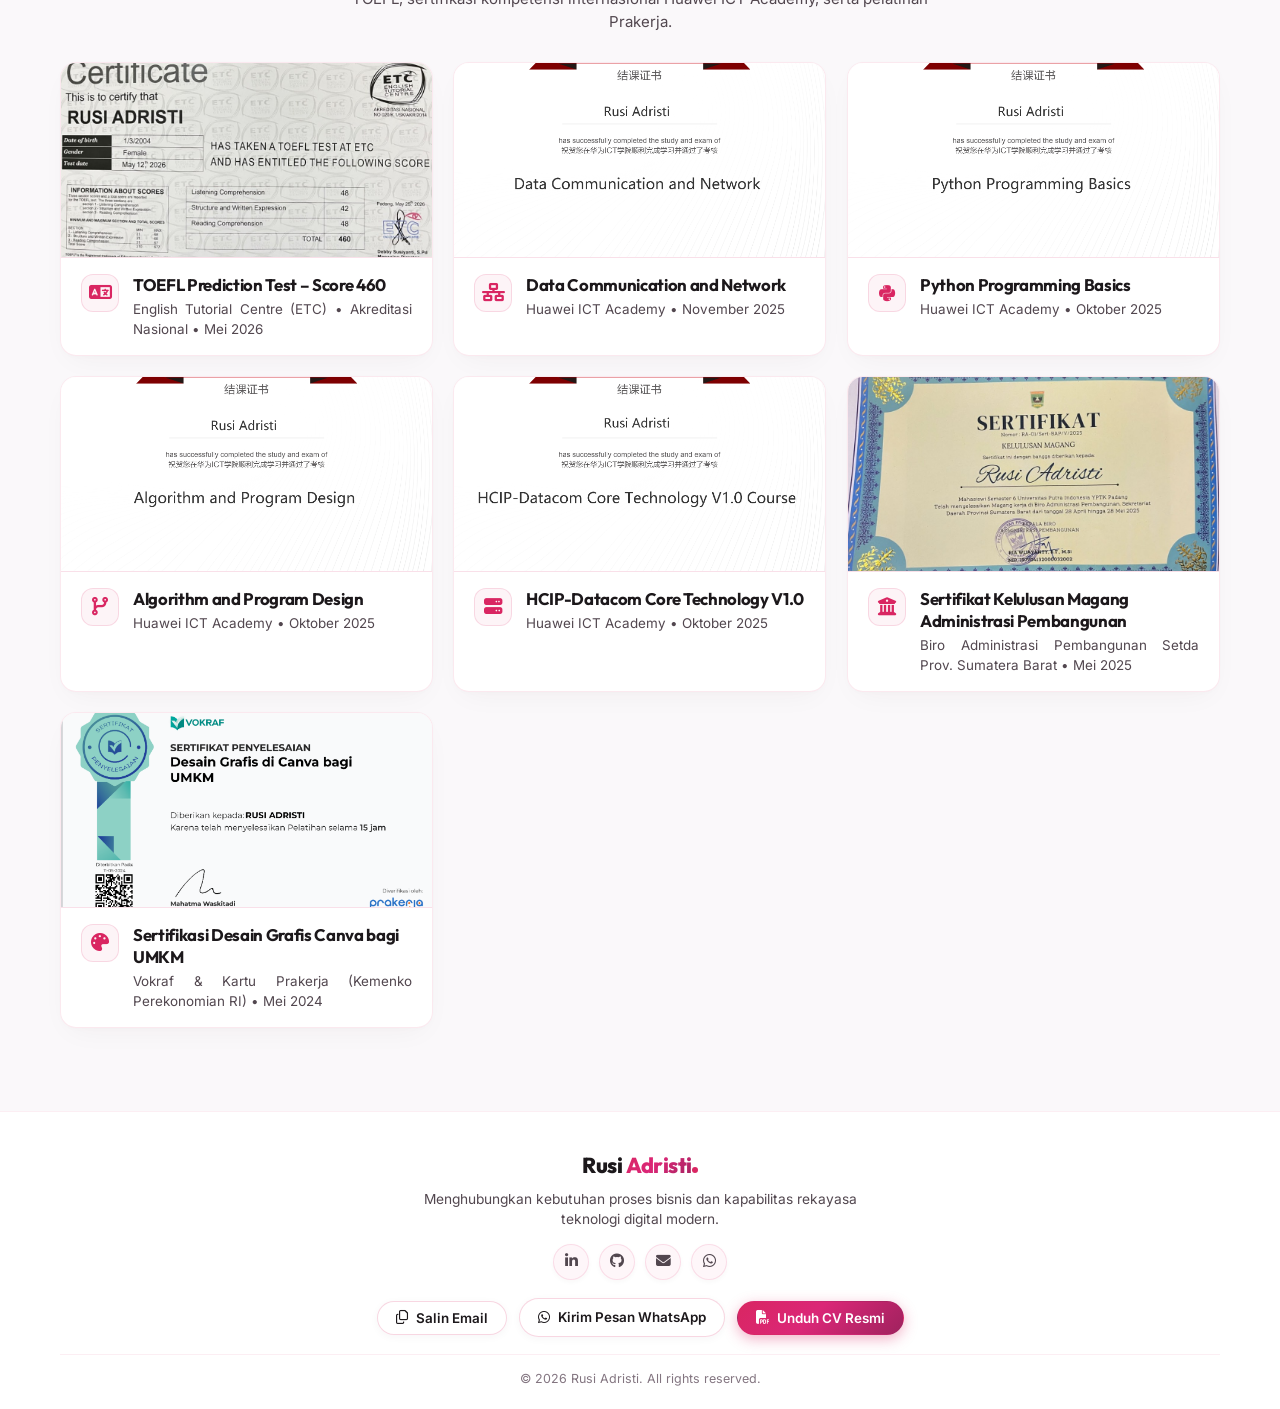
==== commit c76ea7e9: "feat: enhance creative design with top scroll progress bar, ambient hero glow, staggered scroll reve" ====
--- a/index.html
+++ b/index.html
@@ -28,10 +28,13 @@
     <link rel="stylesheet" href="https://cdnjs.cloudflare.com/ajax/libs/font-awesome/6.5.1/css/all.min.css">
 
     <!-- Custom CSS -->
-    <link rel="stylesheet" href="style.css?v=2.2">
+    <link rel="stylesheet" href="style.css?v=2.3">
 </head>
 
 <body>
+
+    <!-- Top Scroll Progress Indicator Bar -->
+    <div id="scrollProgress" class="scroll-progress-bar" aria-hidden="true"></div>
 
     <!-- ==========================================================================
          NAVBAR
@@ -138,6 +141,8 @@
             <div class="shape shape-1"></div>
             <div class="shape shape-2"></div>
             <div class="shape shape-3"></div>
+            <div class="ambient-glow glow-1"></div>
+            <div class="ambient-glow glow-2"></div>
         </div>
 
         <div class="container hero-container">
@@ -208,7 +213,7 @@
                 </div>
 
                 <!-- Modern Hero Stats Strip -->
-                <div class="hero-stats">
+                <div class="hero-stats reveal-on-scroll">
                     <div class="hero-stat-item">
                         <span class="hero-stat-number">6+</span>
                         <span class="hero-stat-label">
@@ -236,7 +241,7 @@
             </div>
 
             <div class="hero-image">
-                <div class="profile-card">
+                <div class="profile-card reveal-on-scroll">
                     <div class="profile-badge-top">
                         <i class="fas fa-graduation-cap"></i>
                         <span class="lang-id">S1 Sistem Informasi</span>
@@ -261,7 +266,7 @@
          ========================================================================== -->
     <section id="skills" class="skills section-container">
         <div class="container">
-            <div class="section-header">
+            <div class="section-header reveal-on-scroll">
                 <span class="section-badge">
                     <span class="lang-id">Kompetensi</span>
                     <span class="lang-en">Competencies</span>
@@ -280,7 +285,7 @@
 
             <div class="skills-grid">
                 <!-- Skill 1: Business Analyst -->
-                <div class="skill-card">
+                <div class="skill-card reveal-on-scroll">
                     <div class="skill-card-header">
                         <div class="skill-hexagon-icon">
                             <i class="fas fa-chart-line"></i>
@@ -308,7 +313,7 @@
                 </div>
 
                 <!-- Skill 2: UI/UX Design -->
-                <div class="skill-card">
+                <div class="skill-card reveal-on-scroll">
                     <div class="skill-card-header">
                         <div class="skill-hexagon-icon">
                             <i class="fas fa-paint-brush"></i>
@@ -332,7 +337,7 @@
                 </div>
 
                 <!-- Skill 3: Mobile Development -->
-                <div class="skill-card">
+                <div class="skill-card reveal-on-scroll">
                     <div class="skill-card-header">
                         <div class="skill-hexagon-icon">
                             <i class="fas fa-mobile-screen-button"></i>
@@ -357,7 +362,7 @@
                 </div>
 
                 <!-- Skill 4: Web Development -->
-                <div class="skill-card">
+                <div class="skill-card reveal-on-scroll">
                     <div class="skill-card-header">
                         <div class="skill-hexagon-icon">
                             <i class="fas fa-code"></i>
@@ -392,7 +397,7 @@
          ========================================================================== -->
     <section id="experience" class="experience section-container">
         <div class="container">
-            <div class="section-header">
+            <div class="section-header reveal-on-scroll">
                 <span class="section-badge">
                     <span class="lang-id">Perjalanan Profesional</span>
                     <span class="lang-en">Career Journey</span>
@@ -411,7 +416,7 @@
 
             <div class="timeline">
                 <!-- Experience 1: Pelatihan Web Programmer (Program Pemerintah) -->
-                <div class="timeline-item">
+                <div class="timeline-item reveal-on-scroll">
                     <div class="timeline-dot"></div>
                     <span class="timeline-date">
                         <span class="lang-id">Agu 2026 - Sep 2026</span>
@@ -484,7 +489,7 @@
                 </div>
 
                 <!-- Experience 2: Biro Administrasi Pembangunan -->
-                <div class="timeline-item">
+                <div class="timeline-item reveal-on-scroll">
                     <div class="timeline-dot"></div>
                     <span class="timeline-date">Apr 2025 - Mei 2025</span>
 
@@ -551,7 +556,7 @@
                 </div>
 
                 <!-- Experience 2: KPU Padang -->
-                <div class="timeline-item">
+                <div class="timeline-item reveal-on-scroll">
                     <div class="timeline-dot"></div>
                     <span class="timeline-date">Nov 2024</span>
 
@@ -625,7 +630,7 @@
                 </div>
 
                 <!-- Experience 3: Program Kartu Prakerja -->
-                <div class="timeline-item">
+                <div class="timeline-item reveal-on-scroll">
                     <div class="timeline-dot"></div>
                     <span class="timeline-date">Mei 2024</span>
 
@@ -701,7 +706,7 @@
          ========================================================================== -->
     <section id="projects" class="projects section-container">
         <div class="container">
-            <div class="section-header">
+            <div class="section-header reveal-on-scroll">
                 <span class="section-badge">
                     <span class="lang-id">Portofolio Karya</span>
                     <span class="lang-en">Selected Works</span>
@@ -719,7 +724,7 @@
             </div>
 
             <!-- Interactive Category Filter Tabs -->
-            <div class="project-filter-tabs">
+            <div class="project-filter-tabs reveal-on-scroll">
                 <button class="filter-btn active" data-filter="all" onclick="filterProjects('all', this)">
                     <i class="fas fa-border-all"></i>
                     <span class="lang-id">Semua</span>
@@ -741,7 +746,7 @@
 
             <div class="projects-grid" id="projectsGrid">
                 <!-- Project 1: Sweet & Crust POS & Bakery Management (UI/UX Design) -->
-                <div class="project-card" data-category="uiux" onclick="openProjectModal('sweetandcrust')">
+                <div class="project-card reveal-on-scroll" data-category="uiux" onclick="openProjectModal('sweetandcrust')">
                     <div class="project-img-container">
                         <img class="project-img" src="gambar/sweet-and-crust.jpg"
                             alt="Sistem POS & Bakery Management – Sweet & Crust" loading="lazy">
@@ -773,7 +778,7 @@
                 </div>
 
                 <!-- Project 2: Waroeng Ngemil POS & Mobile Ordering (Mobile Programming) -->
-                <div class="project-card" data-category="mobile" onclick="openProjectModal('waroengngemil')">
+                <div class="project-card reveal-on-scroll" data-category="mobile" onclick="openProjectModal('waroengngemil')">
                     <div class="project-img-container">
                         <img class="project-img" src="gambar/waroeng-ngemil.png"
                             alt="Sistem Kasir & Pemesanan F&B – Waroeng Ngemil" loading="lazy">
@@ -805,7 +810,7 @@
                 </div>
 
                 <!-- Project 3: PT. Grafika Jaya Sumbar (Skripsi) -->
-                <div class="project-card" data-category="web" onclick="openProjectModal('grafikajaya')">
+                <div class="project-card reveal-on-scroll" data-category="web" onclick="openProjectModal('grafikajaya')">
                     <div class="project-img-container">
                         <img class="project-img" src="gambar/grafika-jaya-sumbar.png"
                             alt="Sistem Informasi Manajemen Percetakan & Penjualan – PT. Grafika Jaya Sumbar"
@@ -844,7 +849,7 @@
                 </div>
 
                 <!-- Project 4: Sweet & Crust Web Laravel (Ujian Sertifikasi) -->
-                <div class="project-card" data-category="web" onclick="openProjectModal('sweetandcrustweb')">
+                <div class="project-card reveal-on-scroll" data-category="web" onclick="openProjectModal('sweetandcrustweb')">
                     <div class="project-img-container">
                         <img class="project-img" src="gambar/sc-laravel-web.png"
                             alt="Sweet & Crust – Web POS & Bakery Management (Laravel)" loading="lazy">
@@ -882,7 +887,7 @@
                 </div>
 
                 <!-- Project 5: Apotek Asyifa (Back-Office) -->
-                <div class="project-card" data-category="web" onclick="openProjectModal('apotekasyifa')">
+                <div class="project-card reveal-on-scroll" data-category="web" onclick="openProjectModal('apotekasyifa')">
                     <div class="project-img-container">
                         <img class="project-img" src="gambar/apotek-asyifa.jpg"
                             alt="Sistem Manajemen Apotek & Inventaris – Apotek Asyifa" loading="lazy">
@@ -914,7 +919,7 @@
                 </div>
 
                 <!-- Project 6: Ranah Malala (Pelatihan Web Programmer) -->
-                <div class="project-card" data-category="web" onclick="openProjectModal('ranahmalala')">
+                <div class="project-card reveal-on-scroll" data-category="web" onclick="openProjectModal('ranahmalala')">
                     <div class="project-img-container">
                         <img class="project-img" src="gambar/ranah-malala.png"
                             alt="Website Pariwisata & Budaya Terpadu – Ranah Malala" loading="lazy">
@@ -953,7 +958,7 @@
          ========================================================================== -->
     <section id="certificates" class="certificates section-container">
         <div class="container">
-            <div class="section-header">
+            <div class="section-header reveal-on-scroll">
                 <span class="section-badge">
                     <span class="lang-id">Penghargaan & Kredensial</span>
                     <span class="lang-en">Credentials & Awards</span>
@@ -973,7 +978,7 @@
 
             <div class="certificates-list">
                 <!-- Cert 1: TOEFL (May 2026) -->
-                <div class="cert-item" onclick="openImageModal('gambar/sertifikat-toefl.jpg')">
+                <div class="cert-item reveal-on-scroll" onclick="openImageModal('gambar/sertifikat-toefl.jpg')">
                     <div class="cert-image-container">
                         <img class="cert-image" src="gambar/sertifikat-toefl.jpg"
                             alt="Sertifikat TOEFL Prediction Test - English Tutorial Centre" loading="lazy">
@@ -998,7 +1003,7 @@
                 </div>
 
                 <!-- Cert 2: Huawei Data Communication and Network (Nov 2025) -->
-                <div class="cert-item" onclick="openImageModal('gambar/sertifikat-huawei-datacom-network.png')">
+                <div class="cert-item reveal-on-scroll" onclick="openImageModal('gambar/sertifikat-huawei-datacom-network.png')">
                     <div class="cert-image-container">
                         <img class="cert-image" src="gambar/sertifikat-huawei-datacom-network.png"
                             alt="Sertifikat Huawei Data Communication and Network" loading="lazy">
@@ -1015,7 +1020,7 @@
                 </div>
 
                 <!-- Cert 3: Huawei Python Programming Basics (Oct 2025) -->
-                <div class="cert-item" onclick="openImageModal('gambar/sertifikat-huawei-python.png')">
+                <div class="cert-item reveal-on-scroll" onclick="openImageModal('gambar/sertifikat-huawei-python.png')">
                     <div class="cert-image-container">
                         <img class="cert-image" src="gambar/sertifikat-huawei-python.png"
                             alt="Sertifikat Huawei Python Programming Basics" loading="lazy">
@@ -1032,7 +1037,7 @@
                 </div>
 
                 <!-- Cert 4: Huawei Algorithm and Program Design (Oct 2025) -->
-                <div class="cert-item" onclick="openImageModal('gambar/sertifikat-huawei-algorithm.png')">
+                <div class="cert-item reveal-on-scroll" onclick="openImageModal('gambar/sertifikat-huawei-algorithm.png')">
                     <div class="cert-image-container">
                         <img class="cert-image" src="gambar/sertifikat-huawei-algorithm.png"
                             alt="Sertifikat Huawei Algorithm and Program Design" loading="lazy">
@@ -1049,7 +1054,7 @@
                 </div>
 
                 <!-- Cert 5: Huawei HCIP-Datacom Core Technology V1.0 (Oct 2025) -->
-                <div class="cert-item" onclick="openImageModal('gambar/sertifikat-huawei-hcip.png')">
+                <div class="cert-item reveal-on-scroll" onclick="openImageModal('gambar/sertifikat-huawei-hcip.png')">
                     <div class="cert-image-container">
                         <img class="cert-image" src="gambar/sertifikat-huawei-hcip.png"
                             alt="Sertifikat Huawei HCIP-Datacom Core Technology V1.0" loading="lazy">
@@ -1066,7 +1071,7 @@
                 </div>
 
                 <!-- Cert 6: Magang Pemprov Sumbar (May 2025) -->
-                <div class="cert-item" onclick="openImageModal('gambar/sertifikat-magang.jpg')">
+                <div class="cert-item reveal-on-scroll" onclick="openImageModal('gambar/sertifikat-magang.jpg')">
                     <div class="cert-image-container">
                         <img class="cert-image" src="gambar/sertifikat-magang.jpg"
                             alt="Sertifikat Kelulusan Magang Biro Administrasi Pembangunan Pemprov Sumbar"
@@ -1093,7 +1098,7 @@
                 </div>
 
                 <!-- Cert 7: Prakerja Vokraf Desain Grafis (May 2024) -->
-                <div class="cert-item" onclick="openImageModal('gambar/sertifikat-prakerja-vokraf.png')">
+                <div class="cert-item reveal-on-scroll" onclick="openImageModal('gambar/sertifikat-prakerja-vokraf.png')">
                     <div class="cert-image-container">
                         <img class="cert-image" src="gambar/sertifikat-prakerja-vokraf.png"
                             alt="Sertifikat Pelatihan Kartu Prakerja Desain Grafis Canva - Vokraf" loading="lazy">
@@ -1125,7 +1130,7 @@
          ========================================================================== -->
     <footer>
         <div class="container">
-            <div class="footer-content">
+            <div class="footer-content reveal-on-scroll">
                 <h2 class="footer-logo">
                     <span>Rusi</span> <span class="highlight">Adristi</span><span class="logo-dot"></span>
                 </h2>
@@ -1154,6 +1159,25 @@
                         <i class="fab fa-whatsapp"></i>
                     </a>
                 </div>
+
+                <!-- Quick Contact Action Bar -->
+                <div class="footer-cta-bar">
+                    <button class="footer-cta-btn" onclick="copyEmail('rusiadristi0301@gmail.com', this)" title="Salin Alamat Email">
+                        <i class="far fa-copy"></i>
+                        <span class="lang-id">Salin Email</span>
+                        <span class="lang-en">Copy Email</span>
+                    </button>
+                    <a href="https://wa.me/6285370009219?text=Halo%20Rusi,%20saya%20tertarik%20dengan%20portofolio%20Anda" target="_blank" rel="noopener noreferrer" class="footer-cta-btn" title="Kirim Pesan WhatsApp">
+                        <i class="fab fa-whatsapp"></i>
+                        <span class="lang-id">Kirim Pesan WhatsApp</span>
+                        <span class="lang-en">Direct WhatsApp</span>
+                    </a>
+                    <button onclick="openCVModal('pdf/CV_Rusi_Adristi.pdf')" class="footer-cta-btn primary" title="Lihat & Unduh CV">
+                        <i class="fas fa-file-pdf"></i>
+                        <span class="lang-id">Unduh CV Resmi</span>
+                        <span class="lang-en">Download Official CV</span>
+                    </button>
+                </div>
             </div>
 
             <div class="footer-bottom">
@@ -1240,8 +1264,14 @@
         <i class="fas fa-arrow-up"></i>
     </button>
 
+    <!-- Floating Toast Notification -->
+    <div id="toastNotification" class="toast-notification" role="status" aria-live="polite">
+        <i class="fas fa-circle-check"></i>
+        <span id="toastMessage">Email berhasil disalin ke clipboard!</span>
+    </div>
+
     <!-- Custom Scripts -->
-    <script src="script.js?v=2.2"></script>
+    <script src="script.js?v=2.3"></script>
 </body>
 
 </html>
--- a/style.css
+++ b/style.css
@@ -77,6 +77,19 @@
     background: var(--primary-color);
 }
 
+/* Top Scroll Progress Indicator Bar */
+.scroll-progress-bar {
+    position: fixed;
+    top: 0;
+    left: 0;
+    width: 0%;
+    height: 3.5px;
+    background: linear-gradient(90deg, #d92662 0%, #db2777 50%, #b366e6 100%);
+    z-index: 9999;
+    box-shadow: 0 0 10px rgba(217, 38, 98, 0.45), 0 0 5px rgba(179, 102, 230, 0.35);
+    transition: width 0.08s ease-out;
+}
+
 h1, h2, h3, h4, h5, h6, .logo, .hero-title, .stat-number {
     font-family: 'Outfit', sans-serif;
     letter-spacing: -0.02em;
@@ -381,18 +394,33 @@
 }
 
 .section-badge {
-    display: inline-block;
-    padding: 5px 16px;
+    display: inline-flex;
+    align-items: center;
+    gap: 7px;
+    padding: 6px 18px;
     background: #ffffff;
-    border: 1px solid rgba(217, 38, 98, 0.14);
+    border: 1px solid rgba(217, 38, 98, 0.18);
     border-radius: var(--radius-full);
     color: var(--primary-color);
     font-size: 0.76rem;
-    font-weight: 600;
+    font-weight: 700;
     text-transform: uppercase;
     letter-spacing: 1.2px;
-    margin-bottom: 10px;
-    box-shadow: 0 2px 8px rgba(56, 19, 41, 0.04);
+    margin-bottom: 12px;
+    box-shadow: 0 3px 10px rgba(217, 38, 98, 0.06);
+    transition: var(--transition);
+}
+
+.section-badge::before {
+    content: '✦';
+    font-size: 0.82rem;
+    color: var(--primary-color);
+    animation: sparkPulse 2.5s ease-in-out infinite;
+}
+
+@keyframes sparkPulse {
+    0%, 100% { opacity: 0.6; transform: scale(0.9); }
+    50% { opacity: 1; transform: scale(1.2); }
 }
 
 .section-header h2 {
@@ -429,49 +457,80 @@
     top: 0;
     left: 0;
     overflow: hidden;
-    z-index: -1;
+    z-index: 0;
     pointer-events: none;
 }
 
 .shape {
     position: absolute;
     border-radius: 50%;
-    filter: blur(140px);
-    opacity: 0.10;
-    animation: float 14s ease-in-out infinite alternate;
+    filter: blur(80px);
+    opacity: 0.35;
+    animation: floatOrb 14s ease-in-out infinite alternate;
 }
 
 .shape-1 {
+    width: 380px;
+    height: 380px;
+    background: radial-gradient(circle, rgba(217, 38, 98, 0.22) 0%, rgba(244, 114, 182, 0.08) 60%, transparent 100%);
+    top: -80px;
+    left: -80px;
+}
+
+.shape-2 {
     width: 420px;
     height: 420px;
-    background: #f472b6;
-    top: -100px;
-    left: -100px;
-}
-
-.shape-2 {
-    width: 350px;
-    height: 350px;
-    background: #c084fc;
-    bottom: 30px;
-    right: -60px;
-    animation-delay: 3s;
+    background: radial-gradient(circle, rgba(159, 34, 94, 0.18) 0%, rgba(179, 102, 230, 0.08) 60%, transparent 100%);
+    bottom: -40px;
+    right: -80px;
+    animation-delay: -3s;
+    animation-direction: alternate-reverse;
 }
 
 .shape-3 {
-    width: 250px;
-    height: 250px;
-    background: #fda4af;
-    top: 40%;
-    left: 45%;
-    opacity: 0.08;
-    animation-delay: 5s;
-}
-
-@keyframes float {
-    0% { transform: translateY(0) scale(1); }
-    50% { transform: translateY(-20px) scale(1.03); }
-    100% { transform: translateY(12px) scale(0.97); }
+    width: 280px;
+    height: 280px;
+    background: radial-gradient(circle, rgba(244, 114, 182, 0.2) 0%, transparent 70%);
+    top: 35%;
+    left: 40%;
+    opacity: 0.25;
+    animation-delay: -6s;
+}
+
+.ambient-glow {
+    position: absolute;
+    border-radius: 50%;
+    filter: blur(60px);
+    pointer-events: none;
+}
+
+.glow-1 {
+    top: 18%;
+    right: 12%;
+    width: 260px;
+    height: 260px;
+    background: radial-gradient(circle, rgba(217, 38, 98, 0.12) 0%, transparent 70%);
+    animation: pulseSoft 9s ease-in-out infinite;
+}
+
+.glow-2 {
+    bottom: 15%;
+    left: 15%;
+    width: 240px;
+    height: 240px;
+    background: radial-gradient(circle, rgba(179, 102, 230, 0.1) 0%, transparent 70%);
+    animation: pulseSoft 11s ease-in-out infinite 2s;
+}
+
+@keyframes floatOrb {
+    0% { transform: translate(0, 0) scale(1); }
+    50% { transform: translate(25px, -18px) scale(1.04); }
+    100% { transform: translate(-18px, 15px) scale(0.97); }
+}
+
+@keyframes pulseSoft {
+    0%, 100% { opacity: 0.3; transform: scale(0.96); }
+    50% { opacity: 0.6; transform: scale(1.08); }
 }
 
 .hero-container {
@@ -1152,24 +1211,43 @@
     display: grid;
     grid-template-columns: repeat(auto-fit, minmax(320px, 1fr));
     gap: 20px;
+    perspective: 1200px;
 }
 
 .project-card {
+    position: relative;
     background: var(--surface-color);
     border-radius: var(--radius-lg);
     overflow: hidden;
     border: 1px solid var(--glass-border);
     box-shadow: var(--box-shadow-card);
-    transition: var(--transition);
+    transition: transform 0.22s cubic-bezier(0.25, 0.46, 0.45, 0.94), box-shadow 0.25s ease, border-color 0.25s ease;
     cursor: pointer;
     display: flex;
     flex-direction: column;
+    transform-style: preserve-3d;
+    will-change: transform;
+}
+
+.project-card::before {
+    content: '';
+    position: absolute;
+    inset: 0;
+    border-radius: inherit;
+    background: radial-gradient(380px circle at var(--mouse-x, 50%) var(--mouse-y, 50%), rgba(217, 38, 98, 0.09), transparent 65%);
+    opacity: 0;
+    transition: opacity 0.3s ease;
+    pointer-events: none;
+    z-index: 3;
+}
+
+.project-card:hover::before {
+    opacity: 1;
 }
 
 .project-card:hover {
-    transform: translateY(-5px);
     border-color: rgba(217, 38, 98, 0.35);
-    box-shadow: 0 16px 36px -10px rgba(56, 19, 41, 0.1);
+    box-shadow: 0 20px 42px -12px rgba(56, 19, 41, 0.12), 0 0 25px -5px rgba(217, 38, 98, 0.12);
 }
 
 .project-img-container {
@@ -1429,12 +1507,130 @@
     box-shadow: 0 4px 12px rgba(217, 38, 98, 0.3);
 }
 
+/* Quick Contact Bar in Footer */
+.footer-cta-bar {
+    display: flex;
+    justify-content: center;
+    align-items: center;
+    flex-wrap: wrap;
+    gap: 12px;
+    margin-top: 18px;
+}
+
+.footer-cta-btn {
+    display: inline-flex;
+    align-items: center;
+    gap: 8px;
+    padding: 8px 18px;
+    background: #ffffff;
+    border: 1px solid rgba(217, 38, 98, 0.18);
+    border-radius: var(--radius-full);
+    font-size: 0.84rem;
+    font-weight: 600;
+    color: var(--text-primary);
+    cursor: pointer;
+    transition: var(--transition);
+    box-shadow: 0 2px 8px rgba(56, 19, 41, 0.04);
+    font-family: inherit;
+    text-decoration: none;
+}
+
+.footer-cta-btn:hover {
+    color: var(--primary-color);
+    border-color: var(--primary-color);
+    transform: translateY(-2px);
+    box-shadow: 0 6px 16px rgba(217, 38, 98, 0.15);
+}
+
+.footer-cta-btn.primary {
+    background: var(--gradient);
+    color: #ffffff;
+    border-color: transparent;
+    box-shadow: 0 4px 14px rgba(217, 38, 98, 0.35);
+}
+
+.footer-cta-btn.primary:hover {
+    color: #ffffff;
+    transform: translateY(-2px);
+    box-shadow: 0 8px 22px rgba(217, 38, 98, 0.45);
+}
+
 .footer-bottom {
     text-align: center;
     color: var(--text-muted);
     font-size: 0.78rem;
     padding-top: 14px;
     border-top: 1px solid rgba(217, 38, 98, 0.08);
+}
+
+/* ==========================================================================
+   SCROLL REVEAL ANIMATIONS (Smooth Staggered IntersectionObserver)
+   ========================================================================== */
+.reveal-on-scroll {
+    opacity: 0;
+    transform: translateY(24px);
+    transition: opacity 0.65s cubic-bezier(0.16, 1, 0.3, 1), transform 0.65s cubic-bezier(0.16, 1, 0.3, 1);
+    will-change: opacity, transform;
+}
+
+.reveal-on-scroll.is-revealed {
+    opacity: 1;
+    transform: translateY(0);
+}
+
+/* Staggered Delays */
+.skills-grid .reveal-on-scroll:nth-child(1) { transition-delay: 0.04s; }
+.skills-grid .reveal-on-scroll:nth-child(2) { transition-delay: 0.12s; }
+.skills-grid .reveal-on-scroll:nth-child(3) { transition-delay: 0.20s; }
+.skills-grid .reveal-on-scroll:nth-child(4) { transition-delay: 0.28s; }
+
+.projects-grid .reveal-on-scroll:nth-child(1) { transition-delay: 0.04s; }
+.projects-grid .reveal-on-scroll:nth-child(2) { transition-delay: 0.12s; }
+.projects-grid .reveal-on-scroll:nth-child(3) { transition-delay: 0.20s; }
+.projects-grid .reveal-on-scroll:nth-child(4) { transition-delay: 0.08s; }
+.projects-grid .reveal-on-scroll:nth-child(5) { transition-delay: 0.16s; }
+.projects-grid .reveal-on-scroll:nth-child(6) { transition-delay: 0.24s; }
+
+.certificates-list .reveal-on-scroll:nth-child(odd) { transition-delay: 0.06s; }
+.certificates-list .reveal-on-scroll:nth-child(even) { transition-delay: 0.14s; }
+
+/* ==========================================================================
+   FLOATING TOAST NOTIFICATION
+   ========================================================================== */
+.toast-notification {
+    position: fixed;
+    bottom: 28px;
+    right: 28px;
+    transform: translateY(80px) scale(0.92);
+    opacity: 0;
+    visibility: hidden;
+    display: inline-flex;
+    align-items: center;
+    gap: 10px;
+    background: rgba(28, 24, 27, 0.94);
+    color: #ffffff;
+    padding: 11px 22px;
+    border-radius: var(--radius-full);
+    font-size: 0.86rem;
+    font-weight: 500;
+    backdrop-filter: blur(14px);
+    -webkit-backdrop-filter: blur(14px);
+    border: 1px solid rgba(217, 38, 98, 0.4);
+    box-shadow: 0 16px 36px rgba(0, 0, 0, 0.3), 0 0 20px rgba(217, 38, 98, 0.25);
+    z-index: 9999;
+    transition: all 0.32s cubic-bezier(0.175, 0.885, 0.32, 1.275);
+    pointer-events: none;
+}
+
+.toast-notification.show {
+    transform: translateY(0) scale(1);
+    opacity: 1;
+    visibility: visible;
+}
+
+.toast-notification i {
+    color: #10b981;
+    font-size: 1.05rem;
 }
 
 /* ==========================================================================
@@ -2085,4 +2281,21 @@
         height: 38px;
         font-size: 0.88rem;
     }
-}
+    .footer-cta-bar {
+        flex-direction: column;
+        width: 100%;
+        gap: 8px;
+    }
+    .footer-cta-btn {
+        width: 100%;
+        justify-content: center;
+    }
+    .toast-notification {
+        left: 14px;
+        right: 14px;
+        bottom: 20px;
+        justify-content: center;
+        text-align: center;
+        font-size: 0.82rem;
+    }
+}
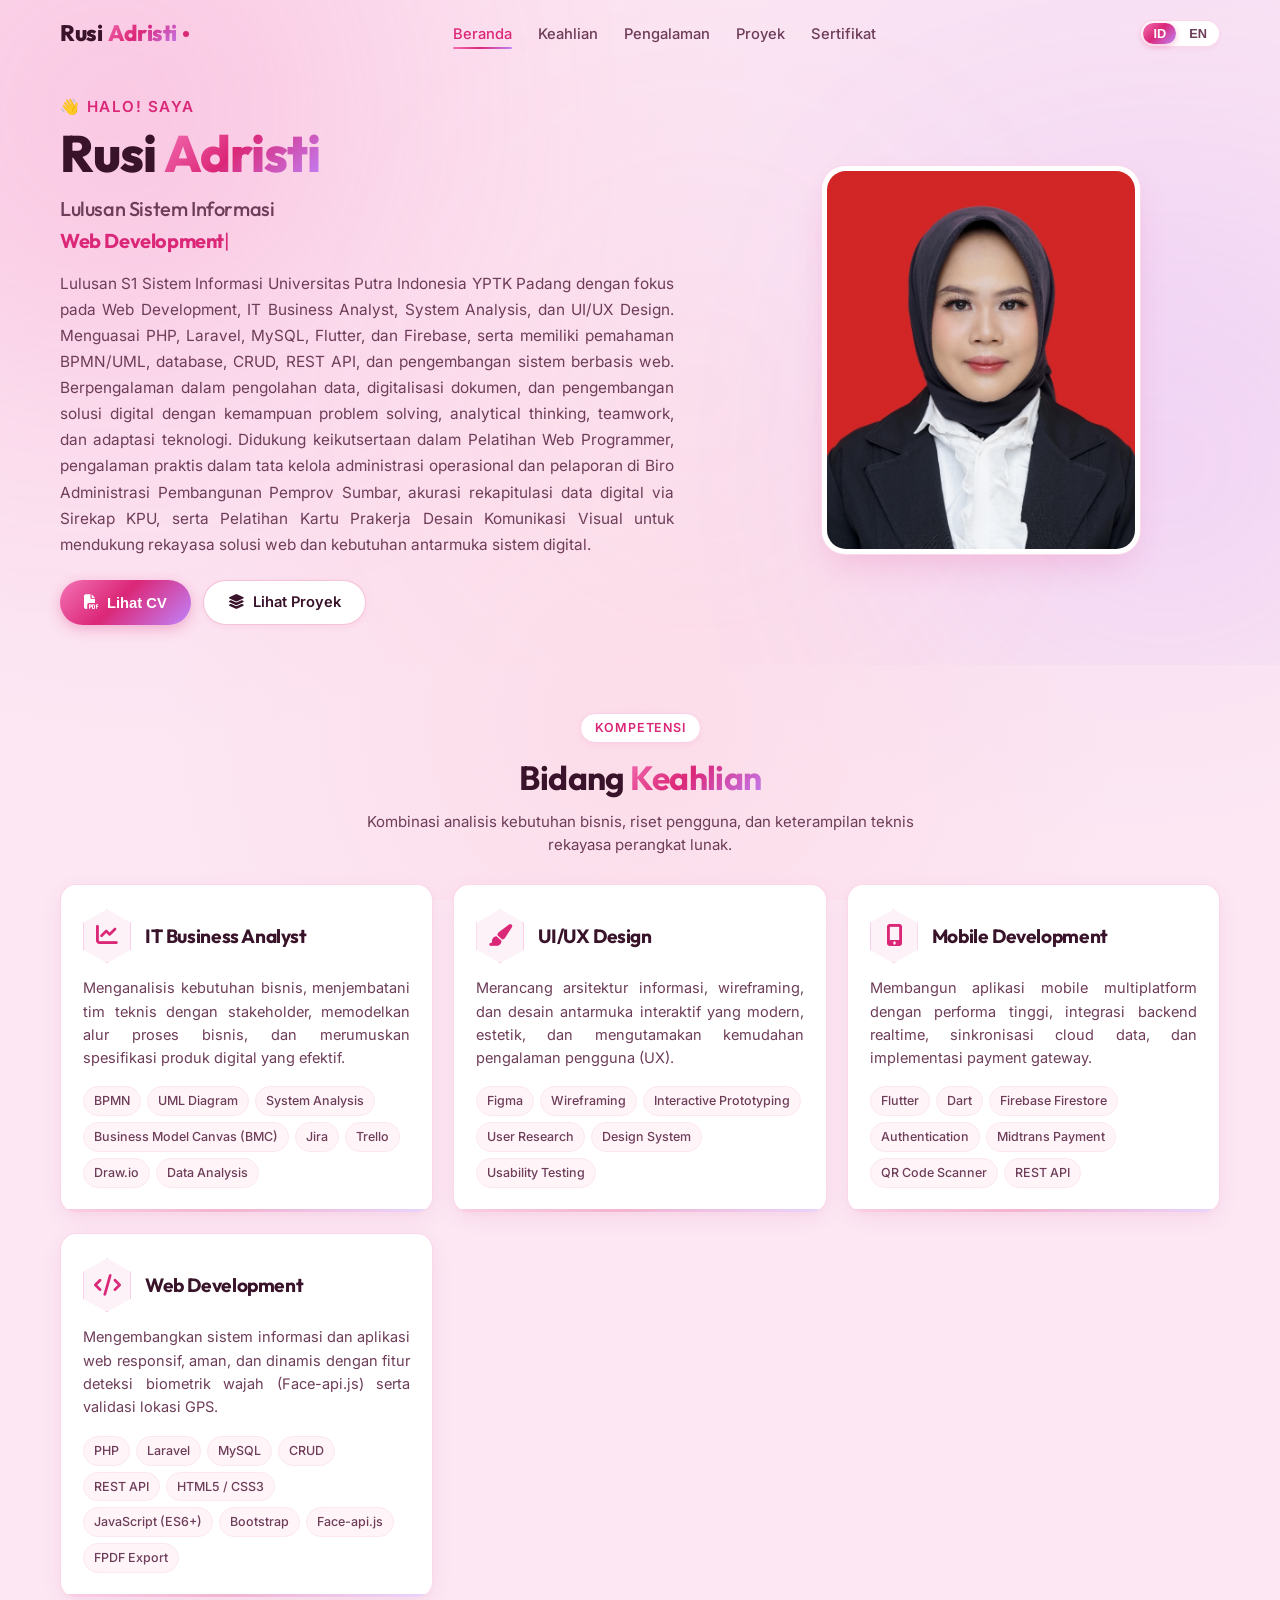
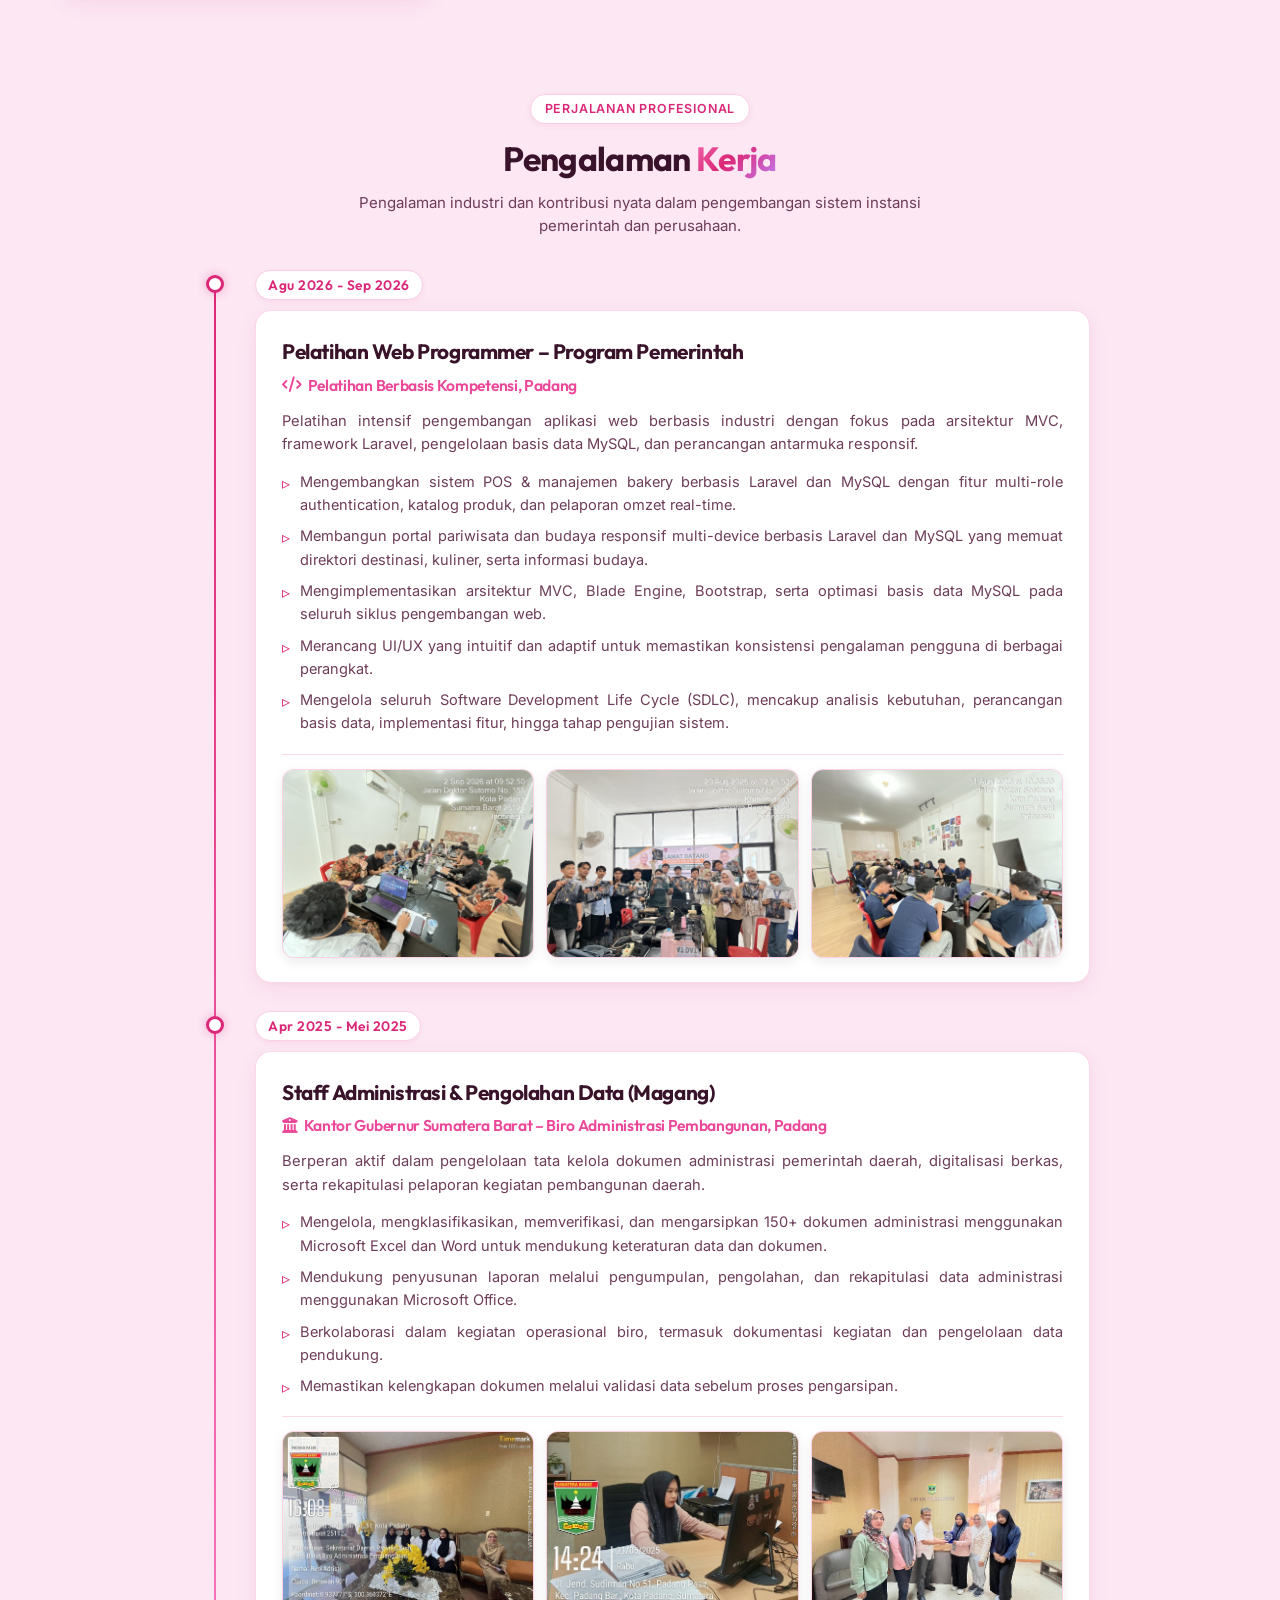
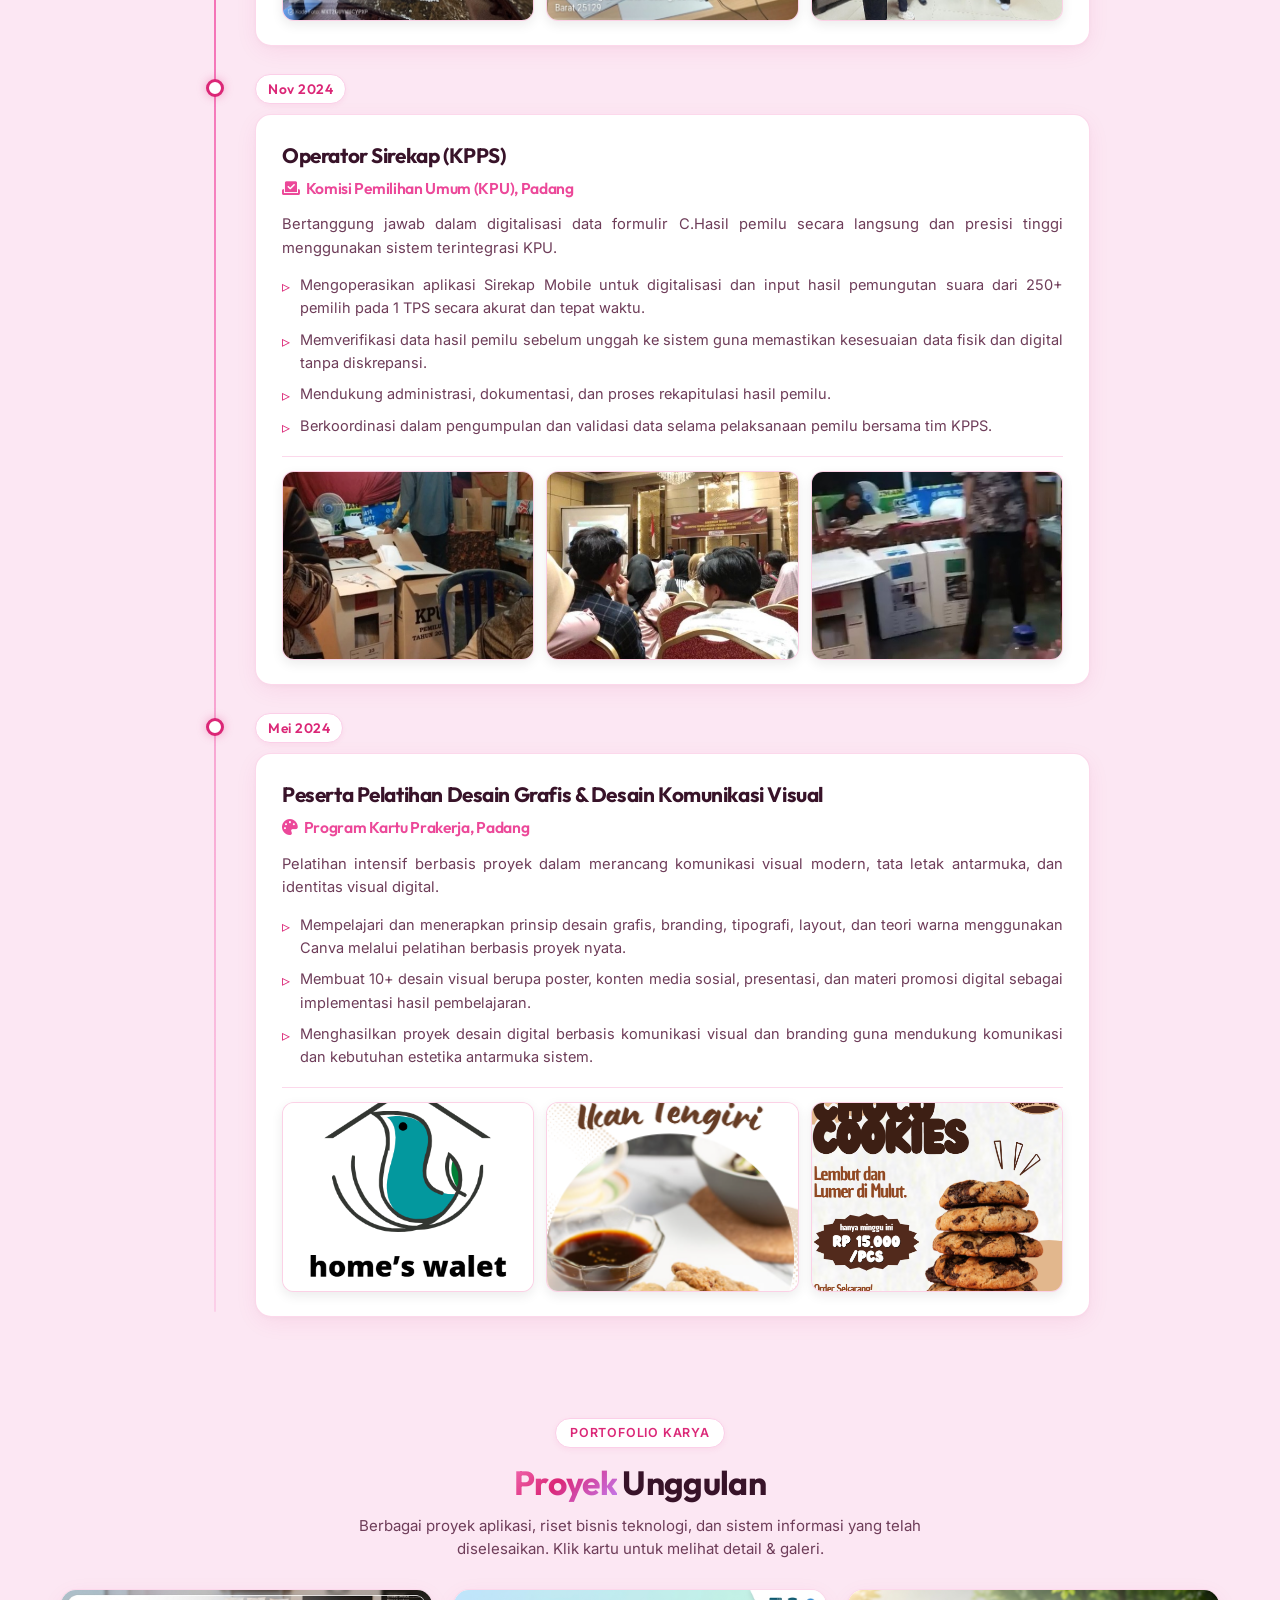
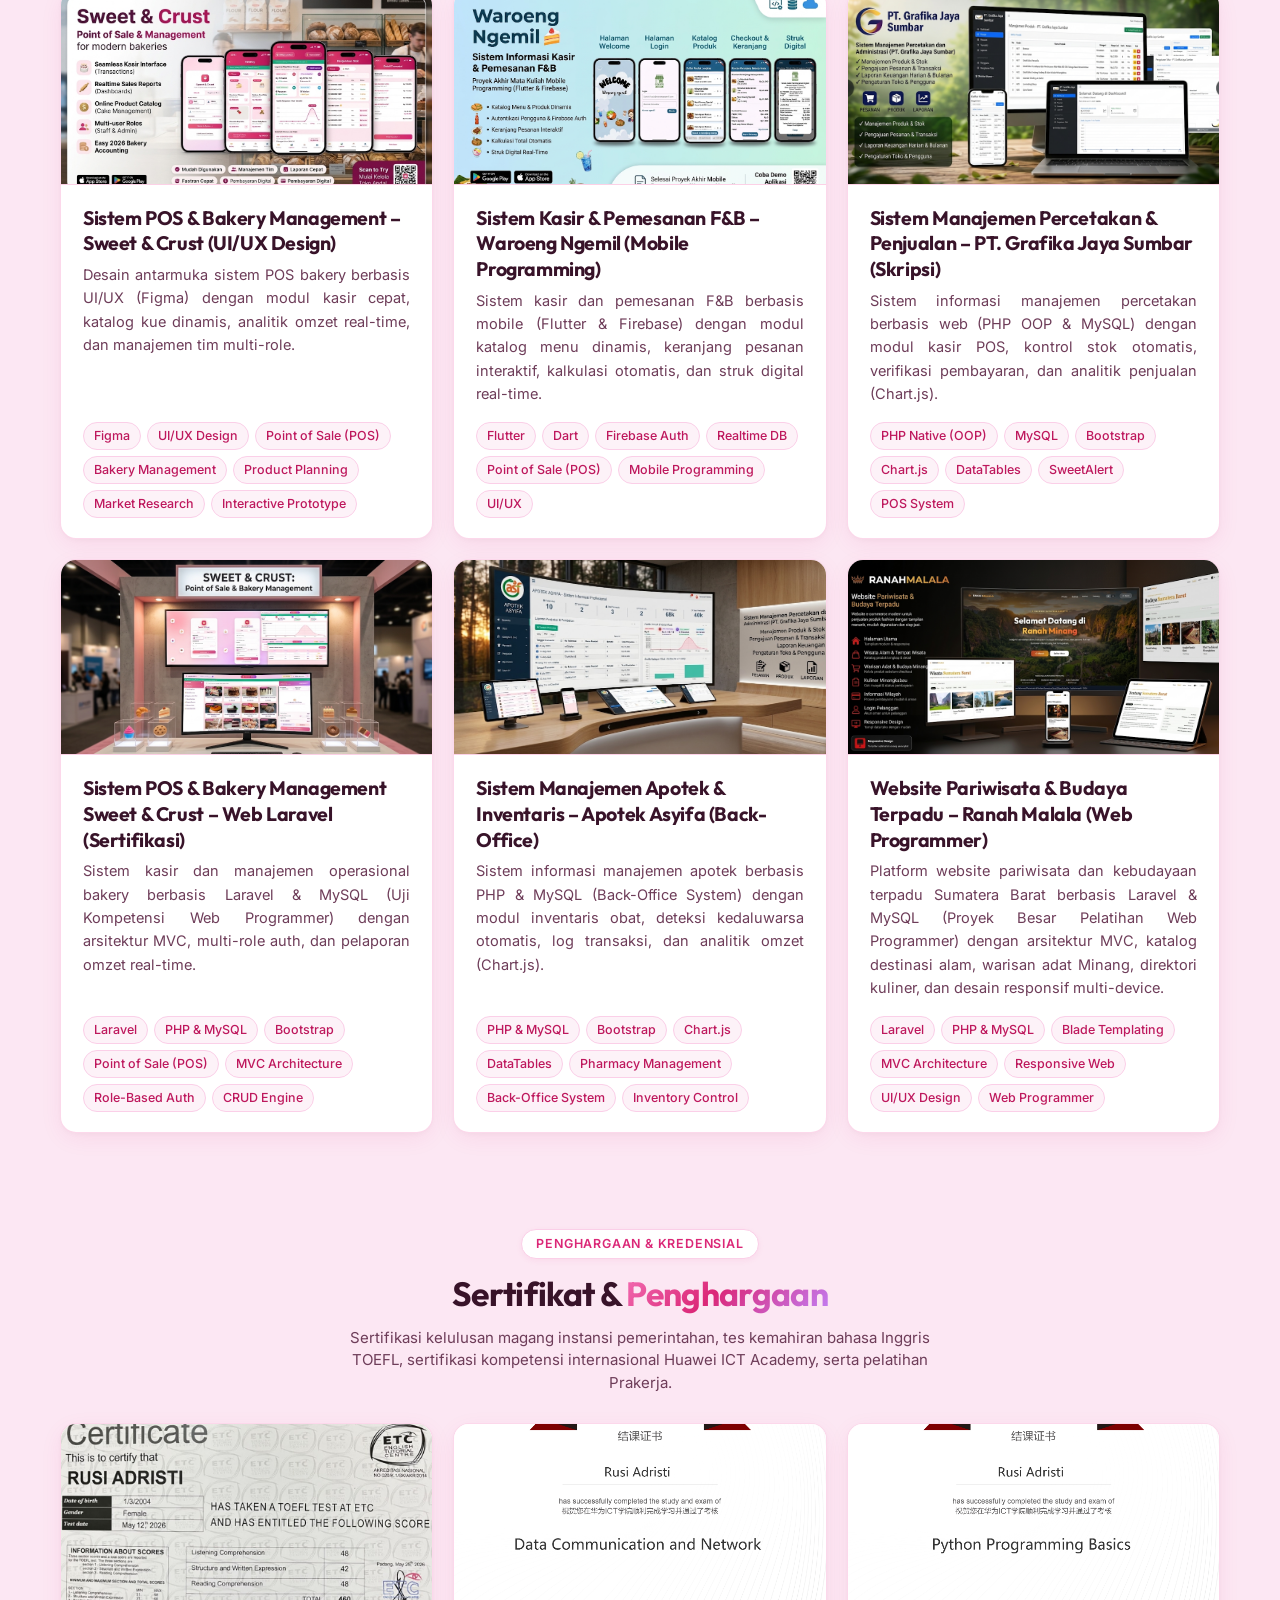
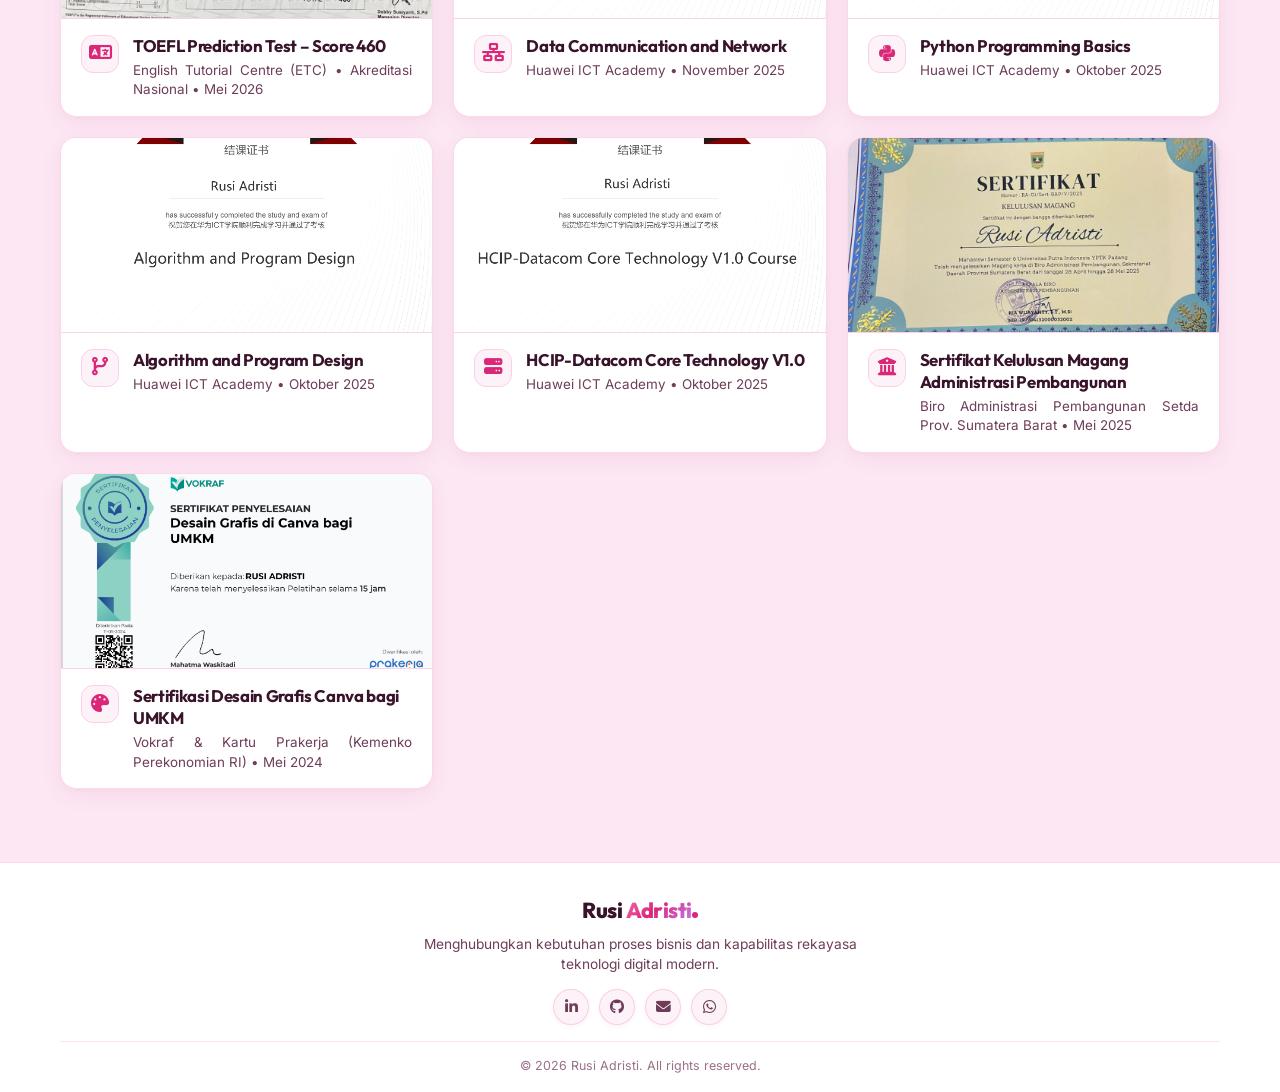
==== commit 71ce7cd0: "revert: kembalikan tampilan website seperti semula (commit abaf5d9)" ====
--- a/index.html
+++ b/index.html
@@ -28,13 +28,10 @@
     <link rel="stylesheet" href="https://cdnjs.cloudflare.com/ajax/libs/font-awesome/6.5.1/css/all.min.css">
 
     <!-- Custom CSS -->
-    <link rel="stylesheet" href="style.css?v=2.3">
+    <link rel="stylesheet" href="style.css?v=2.2">
 </head>
 
 <body>
-
-    <!-- Top Scroll Progress Indicator Bar -->
-    <div id="scrollProgress" class="scroll-progress-bar" aria-hidden="true"></div>
 
     <!-- ==========================================================================
          NAVBAR
@@ -141,18 +138,10 @@
             <div class="shape shape-1"></div>
             <div class="shape shape-2"></div>
             <div class="shape shape-3"></div>
-            <div class="ambient-glow glow-1"></div>
-            <div class="ambient-glow glow-2"></div>
         </div>
 
         <div class="container hero-container">
             <div class="hero-content">
-                <div class="status-badge">
-                    <span class="status-dot"></span>
-                    <span class="lang-id">Terbuka untuk Peluang Kerja & Kolaborasi</span>
-                    <span class="lang-en">Open to Career Opportunities</span>
-                </div>
-
                 <p class="greeting">
                     <span class="greeting-wave">👋</span>
                     <span class="lang-id">Halo! Saya</span>
@@ -211,50 +200,13 @@
                         <span class="lang-en">Explore Projects</span>
                     </a>
                 </div>
-
-                <!-- Modern Hero Stats Strip -->
-                <div class="hero-stats reveal-on-scroll">
-                    <div class="hero-stat-item">
-                        <span class="hero-stat-number">6+</span>
-                        <span class="hero-stat-label">
-                            <span class="lang-id">Proyek Web & App</span>
-                            <span class="lang-en">Web & App Projects</span>
-                        </span>
-                    </div>
-                    <div class="hero-stat-divider"></div>
-                    <div class="hero-stat-item">
-                        <span class="hero-stat-number">3.84</span>
-                        <span class="hero-stat-label">
-                            <span class="lang-id">IPK / Cumlaude</span>
-                            <span class="lang-en">GPA / Honors</span>
-                        </span>
-                    </div>
-                    <div class="hero-stat-divider"></div>
-                    <div class="hero-stat-item">
-                        <span class="hero-stat-number">7+</span>
-                        <span class="hero-stat-label">
-                            <span class="lang-id">Sertifikasi Resmi</span>
-                            <span class="lang-en">Certifications</span>
-                        </span>
-                    </div>
-                </div>
             </div>
 
             <div class="hero-image">
-                <div class="profile-card reveal-on-scroll">
-                    <div class="profile-badge-top">
-                        <i class="fas fa-graduation-cap"></i>
-                        <span class="lang-id">S1 Sistem Informasi</span>
-                        <span class="lang-en">Information Systems</span>
-                    </div>
+                <div class="profile-card">
                     <div class="profile-img-container">
                         <img class="profile-img" src="gambar/foto-profil.jpg" alt="Foto Profil Rusi Adristi"
                             loading="lazy">
-                    </div>
-                    <div class="profile-floating-badge">
-                        <span class="badge-dot-live"></span>
-                        <span class="lang-id">Web & UI/UX Specialist</span>
-                        <span class="lang-en">Web & UI/UX Specialist</span>
                     </div>
                 </div>
             </div>
@@ -266,7 +218,7 @@
          ========================================================================== -->
     <section id="skills" class="skills section-container">
         <div class="container">
-            <div class="section-header reveal-on-scroll">
+            <div class="section-header">
                 <span class="section-badge">
                     <span class="lang-id">Kompetensi</span>
                     <span class="lang-en">Competencies</span>
@@ -285,7 +237,7 @@
 
             <div class="skills-grid">
                 <!-- Skill 1: Business Analyst -->
-                <div class="skill-card reveal-on-scroll">
+                <div class="skill-card">
                     <div class="skill-card-header">
                         <div class="skill-hexagon-icon">
                             <i class="fas fa-chart-line"></i>
@@ -313,7 +265,7 @@
                 </div>
 
                 <!-- Skill 2: UI/UX Design -->
-                <div class="skill-card reveal-on-scroll">
+                <div class="skill-card">
                     <div class="skill-card-header">
                         <div class="skill-hexagon-icon">
                             <i class="fas fa-paint-brush"></i>
@@ -337,7 +289,7 @@
                 </div>
 
                 <!-- Skill 3: Mobile Development -->
-                <div class="skill-card reveal-on-scroll">
+                <div class="skill-card">
                     <div class="skill-card-header">
                         <div class="skill-hexagon-icon">
                             <i class="fas fa-mobile-screen-button"></i>
@@ -362,7 +314,7 @@
                 </div>
 
                 <!-- Skill 4: Web Development -->
-                <div class="skill-card reveal-on-scroll">
+                <div class="skill-card">
                     <div class="skill-card-header">
                         <div class="skill-hexagon-icon">
                             <i class="fas fa-code"></i>
@@ -397,7 +349,7 @@
          ========================================================================== -->
     <section id="experience" class="experience section-container">
         <div class="container">
-            <div class="section-header reveal-on-scroll">
+            <div class="section-header">
                 <span class="section-badge">
                     <span class="lang-id">Perjalanan Profesional</span>
                     <span class="lang-en">Career Journey</span>
@@ -416,7 +368,7 @@
 
             <div class="timeline">
                 <!-- Experience 1: Pelatihan Web Programmer (Program Pemerintah) -->
-                <div class="timeline-item reveal-on-scroll">
+                <div class="timeline-item">
                     <div class="timeline-dot"></div>
                     <span class="timeline-date">
                         <span class="lang-id">Agu 2026 - Sep 2026</span>
@@ -489,7 +441,7 @@
                 </div>
 
                 <!-- Experience 2: Biro Administrasi Pembangunan -->
-                <div class="timeline-item reveal-on-scroll">
+                <div class="timeline-item">
                     <div class="timeline-dot"></div>
                     <span class="timeline-date">Apr 2025 - Mei 2025</span>
 
@@ -556,7 +508,7 @@
                 </div>
 
                 <!-- Experience 2: KPU Padang -->
-                <div class="timeline-item reveal-on-scroll">
+                <div class="timeline-item">
                     <div class="timeline-dot"></div>
                     <span class="timeline-date">Nov 2024</span>
 
@@ -630,7 +582,7 @@
                 </div>
 
                 <!-- Experience 3: Program Kartu Prakerja -->
-                <div class="timeline-item reveal-on-scroll">
+                <div class="timeline-item">
                     <div class="timeline-dot"></div>
                     <span class="timeline-date">Mei 2024</span>
 
@@ -706,7 +658,7 @@
          ========================================================================== -->
     <section id="projects" class="projects section-container">
         <div class="container">
-            <div class="section-header reveal-on-scroll">
+            <div class="section-header">
                 <span class="section-badge">
                     <span class="lang-id">Portofolio Karya</span>
                     <span class="lang-en">Selected Works</span>
@@ -723,30 +675,9 @@
                 </p>
             </div>
 
-            <!-- Interactive Category Filter Tabs -->
-            <div class="project-filter-tabs reveal-on-scroll">
-                <button class="filter-btn active" data-filter="all" onclick="filterProjects('all', this)">
-                    <i class="fas fa-border-all"></i>
-                    <span class="lang-id">Semua</span>
-                    <span class="lang-en">All</span>
-                </button>
-                <button class="filter-btn" data-filter="uiux" onclick="filterProjects('uiux', this)">
-                    <i class="fas fa-pen-nib"></i>
-                    <span>UI/UX Design</span>
-                </button>
-                <button class="filter-btn" data-filter="web" onclick="filterProjects('web', this)">
-                    <i class="fas fa-laptop-code"></i>
-                    <span>Web Development</span>
-                </button>
-                <button class="filter-btn" data-filter="mobile" onclick="filterProjects('mobile', this)">
-                    <i class="fas fa-mobile-screen-button"></i>
-                    <span>Mobile App</span>
-                </button>
-            </div>
-
-            <div class="projects-grid" id="projectsGrid">
+            <div class="projects-grid">
                 <!-- Project 1: Sweet & Crust POS & Bakery Management (UI/UX Design) -->
-                <div class="project-card reveal-on-scroll" data-category="uiux" onclick="openProjectModal('sweetandcrust')">
+                <div class="project-card" onclick="openProjectModal('sweetandcrust')">
                     <div class="project-img-container">
                         <img class="project-img" src="gambar/sweet-and-crust.jpg"
                             alt="Sistem POS & Bakery Management – Sweet & Crust" loading="lazy">
@@ -778,7 +709,7 @@
                 </div>
 
                 <!-- Project 2: Waroeng Ngemil POS & Mobile Ordering (Mobile Programming) -->
-                <div class="project-card reveal-on-scroll" data-category="mobile" onclick="openProjectModal('waroengngemil')">
+                <div class="project-card" onclick="openProjectModal('waroengngemil')">
                     <div class="project-img-container">
                         <img class="project-img" src="gambar/waroeng-ngemil.png"
                             alt="Sistem Kasir & Pemesanan F&B – Waroeng Ngemil" loading="lazy">
@@ -810,7 +741,7 @@
                 </div>
 
                 <!-- Project 3: PT. Grafika Jaya Sumbar (Skripsi) -->
-                <div class="project-card reveal-on-scroll" data-category="web" onclick="openProjectModal('grafikajaya')">
+                <div class="project-card" onclick="openProjectModal('grafikajaya')">
                     <div class="project-img-container">
                         <img class="project-img" src="gambar/grafika-jaya-sumbar.png"
                             alt="Sistem Informasi Manajemen Percetakan & Penjualan – PT. Grafika Jaya Sumbar"
@@ -849,7 +780,7 @@
                 </div>
 
                 <!-- Project 4: Sweet & Crust Web Laravel (Ujian Sertifikasi) -->
-                <div class="project-card reveal-on-scroll" data-category="web" onclick="openProjectModal('sweetandcrustweb')">
+                <div class="project-card" onclick="openProjectModal('sweetandcrustweb')">
                     <div class="project-img-container">
                         <img class="project-img" src="gambar/sc-laravel-web.png"
                             alt="Sweet & Crust – Web POS & Bakery Management (Laravel)" loading="lazy">
@@ -887,7 +818,7 @@
                 </div>
 
                 <!-- Project 5: Apotek Asyifa (Back-Office) -->
-                <div class="project-card reveal-on-scroll" data-category="web" onclick="openProjectModal('apotekasyifa')">
+                <div class="project-card" onclick="openProjectModal('apotekasyifa')">
                     <div class="project-img-container">
                         <img class="project-img" src="gambar/apotek-asyifa.jpg"
                             alt="Sistem Manajemen Apotek & Inventaris – Apotek Asyifa" loading="lazy">
@@ -919,7 +850,7 @@
                 </div>
 
                 <!-- Project 6: Ranah Malala (Pelatihan Web Programmer) -->
-                <div class="project-card reveal-on-scroll" data-category="web" onclick="openProjectModal('ranahmalala')">
+                <div class="project-card" onclick="openProjectModal('ranahmalala')">
                     <div class="project-img-container">
                         <img class="project-img" src="gambar/ranah-malala.png"
                             alt="Website Pariwisata & Budaya Terpadu – Ranah Malala" loading="lazy">
@@ -958,7 +889,7 @@
          ========================================================================== -->
     <section id="certificates" class="certificates section-container">
         <div class="container">
-            <div class="section-header reveal-on-scroll">
+            <div class="section-header">
                 <span class="section-badge">
                     <span class="lang-id">Penghargaan & Kredensial</span>
                     <span class="lang-en">Credentials & Awards</span>
@@ -978,7 +909,7 @@
 
             <div class="certificates-list">
                 <!-- Cert 1: TOEFL (May 2026) -->
-                <div class="cert-item reveal-on-scroll" onclick="openImageModal('gambar/sertifikat-toefl.jpg')">
+                <div class="cert-item" onclick="openImageModal('gambar/sertifikat-toefl.jpg')">
                     <div class="cert-image-container">
                         <img class="cert-image" src="gambar/sertifikat-toefl.jpg"
                             alt="Sertifikat TOEFL Prediction Test - English Tutorial Centre" loading="lazy">
@@ -1003,7 +934,7 @@
                 </div>
 
                 <!-- Cert 2: Huawei Data Communication and Network (Nov 2025) -->
-                <div class="cert-item reveal-on-scroll" onclick="openImageModal('gambar/sertifikat-huawei-datacom-network.png')">
+                <div class="cert-item" onclick="openImageModal('gambar/sertifikat-huawei-datacom-network.png')">
                     <div class="cert-image-container">
                         <img class="cert-image" src="gambar/sertifikat-huawei-datacom-network.png"
                             alt="Sertifikat Huawei Data Communication and Network" loading="lazy">
@@ -1020,7 +951,7 @@
                 </div>
 
                 <!-- Cert 3: Huawei Python Programming Basics (Oct 2025) -->
-                <div class="cert-item reveal-on-scroll" onclick="openImageModal('gambar/sertifikat-huawei-python.png')">
+                <div class="cert-item" onclick="openImageModal('gambar/sertifikat-huawei-python.png')">
                     <div class="cert-image-container">
                         <img class="cert-image" src="gambar/sertifikat-huawei-python.png"
                             alt="Sertifikat Huawei Python Programming Basics" loading="lazy">
@@ -1037,7 +968,7 @@
                 </div>
 
                 <!-- Cert 4: Huawei Algorithm and Program Design (Oct 2025) -->
-                <div class="cert-item reveal-on-scroll" onclick="openImageModal('gambar/sertifikat-huawei-algorithm.png')">
+                <div class="cert-item" onclick="openImageModal('gambar/sertifikat-huawei-algorithm.png')">
                     <div class="cert-image-container">
                         <img class="cert-image" src="gambar/sertifikat-huawei-algorithm.png"
                             alt="Sertifikat Huawei Algorithm and Program Design" loading="lazy">
@@ -1054,7 +985,7 @@
                 </div>
 
                 <!-- Cert 5: Huawei HCIP-Datacom Core Technology V1.0 (Oct 2025) -->
-                <div class="cert-item reveal-on-scroll" onclick="openImageModal('gambar/sertifikat-huawei-hcip.png')">
+                <div class="cert-item" onclick="openImageModal('gambar/sertifikat-huawei-hcip.png')">
                     <div class="cert-image-container">
                         <img class="cert-image" src="gambar/sertifikat-huawei-hcip.png"
                             alt="Sertifikat Huawei HCIP-Datacom Core Technology V1.0" loading="lazy">
@@ -1071,7 +1002,7 @@
                 </div>
 
                 <!-- Cert 6: Magang Pemprov Sumbar (May 2025) -->
-                <div class="cert-item reveal-on-scroll" onclick="openImageModal('gambar/sertifikat-magang.jpg')">
+                <div class="cert-item" onclick="openImageModal('gambar/sertifikat-magang.jpg')">
                     <div class="cert-image-container">
                         <img class="cert-image" src="gambar/sertifikat-magang.jpg"
                             alt="Sertifikat Kelulusan Magang Biro Administrasi Pembangunan Pemprov Sumbar"
@@ -1098,7 +1029,7 @@
                 </div>
 
                 <!-- Cert 7: Prakerja Vokraf Desain Grafis (May 2024) -->
-                <div class="cert-item reveal-on-scroll" onclick="openImageModal('gambar/sertifikat-prakerja-vokraf.png')">
+                <div class="cert-item" onclick="openImageModal('gambar/sertifikat-prakerja-vokraf.png')">
                     <div class="cert-image-container">
                         <img class="cert-image" src="gambar/sertifikat-prakerja-vokraf.png"
                             alt="Sertifikat Pelatihan Kartu Prakerja Desain Grafis Canva - Vokraf" loading="lazy">
@@ -1130,7 +1061,7 @@
          ========================================================================== -->
     <footer>
         <div class="container">
-            <div class="footer-content reveal-on-scroll">
+            <div class="footer-content">
                 <h2 class="footer-logo">
                     <span>Rusi</span> <span class="highlight">Adristi</span><span class="logo-dot"></span>
                 </h2>
@@ -1159,25 +1090,6 @@
                         <i class="fab fa-whatsapp"></i>
                     </a>
                 </div>
-
-                <!-- Quick Contact Action Bar -->
-                <div class="footer-cta-bar">
-                    <button class="footer-cta-btn" onclick="copyEmail('rusiadristi0301@gmail.com', this)" title="Salin Alamat Email">
-                        <i class="far fa-copy"></i>
-                        <span class="lang-id">Salin Email</span>
-                        <span class="lang-en">Copy Email</span>
-                    </button>
-                    <a href="https://wa.me/6285370009219?text=Halo%20Rusi,%20saya%20tertarik%20dengan%20portofolio%20Anda" target="_blank" rel="noopener noreferrer" class="footer-cta-btn" title="Kirim Pesan WhatsApp">
-                        <i class="fab fa-whatsapp"></i>
-                        <span class="lang-id">Kirim Pesan WhatsApp</span>
-                        <span class="lang-en">Direct WhatsApp</span>
-                    </a>
-                    <button onclick="openCVModal('pdf/CV_Rusi_Adristi.pdf')" class="footer-cta-btn primary" title="Lihat & Unduh CV">
-                        <i class="fas fa-file-pdf"></i>
-                        <span class="lang-id">Unduh CV Resmi</span>
-                        <span class="lang-en">Download Official CV</span>
-                    </button>
-                </div>
             </div>
 
             <div class="footer-bottom">
@@ -1259,19 +1171,8 @@
         <img id="imgModalContent" alt="Pratinjau Gambar Penuh">
     </div>
 
-    <!-- Floating Back to Top Button -->
-    <button id="backToTop" class="back-to-top" onclick="scrollToTop()" aria-label="Kembali ke Atas" title="Kembali ke Atas">
-        <i class="fas fa-arrow-up"></i>
-    </button>
-
-    <!-- Floating Toast Notification -->
-    <div id="toastNotification" class="toast-notification" role="status" aria-live="polite">
-        <i class="fas fa-circle-check"></i>
-        <span id="toastMessage">Email berhasil disalin ke clipboard!</span>
-    </div>
-
     <!-- Custom Scripts -->
-    <script src="script.js?v=2.3"></script>
+    <script src="script.js?v=2.2"></script>
 </body>
 
 </html>
--- a/style.css
+++ b/style.css
@@ -1,29 +1,29 @@
 /* ==========================================================================
    PORTFOLIO STYLESHEET
-   Refined Luxury Rose Berry & Pearl Aesthetic (Clean, Elegant & Clutter-Free)
+   Soft Aesthetic Pastel Pink, Rose Blossom & Berry Theme (Compact Spacing)
    ========================================================================== */
 
-/* CSS Variables & Theme Configuration - Elegant Soft Porcelain & Rose Berry */
+/* CSS Variables & Theme Configuration - Soft Pastel Pink Canvas & Berry Accents */
 :root {
-    --bg-color: #faf8fa;
+    --bg-color: #fce7f3;
     --surface-color: #ffffff;
-    --surface-color-light: #fdfafc;
+    --surface-color-light: #fff5f8;
     --surface-glass: rgba(255, 255, 255, 0.9);
-    --text-primary: #1c181b;
-    --text-secondary: #52474f;
-    --text-muted: #837580;
-    --primary-color: #d92662;
-    --primary-hover: #b8144b;
-    --secondary-color: #9f225e;
+    --text-primary: #381329;
+    --text-secondary: #6e3d59;
+    --text-muted: #9c6e88;
+    --primary-color: #db2777;
+    --primary-hover: #be185d;
+    --secondary-color: #ec4899;
     --accent-soft: #f472b6;
-    --accent-lilac: #b366e6;
-    --gradient: linear-gradient(135deg, #d92662 0%, #db2777 45%, #9f225e 100%);
-    --gradient-glow: linear-gradient(135deg, rgba(217, 38, 98, 0.18), rgba(159, 34, 94, 0.18));
-    --glass-bg: rgba(255, 255, 255, 0.88);
-    --glass-border: rgba(217, 38, 98, 0.1);
-    --glass-border-hover: rgba(217, 38, 98, 0.35);
-    --box-shadow-card: 0 10px 30px -10px rgba(56, 19, 41, 0.05), 0 2px 8px -2px rgba(0, 0, 0, 0.03);
-    --box-shadow-glow: 0 14px 40px -10px rgba(217, 38, 98, 0.18);
+    --accent-lilac: #c084fc;
+    --gradient: linear-gradient(135deg, #f472b6 0%, #db2777 45%, #c084fc 100%);
+    --gradient-glow: linear-gradient(135deg, rgba(244, 114, 182, 0.28), rgba(219, 39, 119, 0.28));
+    --glass-bg: rgba(255, 255, 255, 0.85);
+    --glass-border: rgba(244, 114, 182, 0.28);
+    --glass-border-hover: rgba(219, 39, 119, 0.5);
+    --box-shadow-card: 0 6px 24px -4px rgba(219, 39, 119, 0.1), 0 2px 6px -2px rgba(0, 0, 0, 0.04);
+    --box-shadow-glow: 0 0 18px rgba(219, 39, 119, 0.18);
     --transition: all 0.25s cubic-bezier(0.4, 0, 0.2, 1);
     --transition-slow: all 0.4s cubic-bezier(0.4, 0, 0.2, 1);
     --radius-sm: 8px;
@@ -52,9 +52,9 @@
     overflow-x: hidden;
     position: relative;
     background-image: 
-        radial-gradient(ellipse 80% 50% at 50% -20%, rgba(244, 114, 182, 0.12), transparent 70%),
-        radial-gradient(circle at 8% 35%, rgba(217, 38, 98, 0.035) 0%, transparent 40%),
-        radial-gradient(circle at 92% 70%, rgba(159, 34, 94, 0.035) 0%, transparent 45%);
+        radial-gradient(circle at 12% 15%, rgba(244, 114, 182, 0.14) 0%, transparent 45%),
+        radial-gradient(circle at 88% 30%, rgba(192, 132, 252, 0.11) 0%, transparent 45%),
+        radial-gradient(circle at 50% 80%, rgba(251, 113, 133, 0.09) 0%, transparent 50%);
     background-attachment: fixed;
 }
 
@@ -75,19 +75,6 @@
 
 ::-webkit-scrollbar-thumb:hover {
     background: var(--primary-color);
-}
-
-/* Top Scroll Progress Indicator Bar */
-.scroll-progress-bar {
-    position: fixed;
-    top: 0;
-    left: 0;
-    width: 0%;
-    height: 3.5px;
-    background: linear-gradient(90deg, #d92662 0%, #db2777 50%, #b366e6 100%);
-    z-index: 9999;
-    box-shadow: 0 0 10px rgba(217, 38, 98, 0.45), 0 0 5px rgba(179, 102, 230, 0.35);
-    transition: width 0.08s ease-out;
 }
 
 h1, h2, h3, h4, h5, h6, .logo, .hero-title, .stat-number {
@@ -160,27 +147,27 @@
 .btn-primary {
     background: var(--gradient);
     color: #ffffff;
-    box-shadow: 0 8px 22px -4px rgba(217, 38, 98, 0.35);
+    box-shadow: 0 4px 14px rgba(219, 39, 119, 0.3);
 }
 
 .btn-primary:hover {
     transform: translateY(-2px);
-    box-shadow: 0 12px 28px -4px rgba(217, 38, 98, 0.48);
+    box-shadow: 0 6px 20px rgba(219, 39, 119, 0.42);
 }
 
 .btn-secondary {
-    background: rgba(255, 255, 255, 0.9);
+    background: #ffffff;
     color: var(--text-primary);
-    border: 1px solid rgba(217, 38, 98, 0.2);
-    box-shadow: 0 4px 14px rgba(56, 19, 41, 0.04);
+    border: 1px solid rgba(219, 39, 119, 0.28);
+    box-shadow: 0 2px 6px rgba(219, 39, 119, 0.06);
 }
 
 .btn-secondary:hover {
-    background: #ffffff;
+    background: #fff0f5;
     border-color: var(--primary-color);
     color: var(--primary-color);
     transform: translateY(-2px);
-    box-shadow: 0 8px 22px -4px rgba(217, 38, 98, 0.18);
+    box-shadow: 0 4px 12px rgba(219, 39, 119, 0.16);
 }
 
 /* Navigation Bar */
@@ -195,12 +182,12 @@
 }
 
 .navbar.scrolled {
-    padding: 11px 0;
-    background: rgba(255, 255, 255, 0.9);
+    padding: 10px 0;
+    background: rgba(252, 231, 243, 0.94);
     backdrop-filter: blur(20px);
     -webkit-backdrop-filter: blur(20px);
-    border-bottom: 1px solid rgba(217, 38, 98, 0.08);
-    box-shadow: 0 4px 20px -2px rgba(56, 19, 41, 0.04);
+    border-bottom: 1px solid rgba(244, 114, 182, 0.25);
+    box-shadow: 0 4px 16px rgba(219, 39, 119, 0.08);
 }
 
 .nav-container {
@@ -394,33 +381,18 @@
 }
 
 .section-badge {
-    display: inline-flex;
-    align-items: center;
-    gap: 7px;
-    padding: 6px 18px;
+    display: inline-block;
+    padding: 4px 14px;
     background: #ffffff;
-    border: 1px solid rgba(217, 38, 98, 0.18);
+    border: 1px solid #fbcfe8;
     border-radius: var(--radius-full);
     color: var(--primary-color);
-    font-size: 0.76rem;
-    font-weight: 700;
+    font-size: 0.78rem;
+    font-weight: 600;
     text-transform: uppercase;
-    letter-spacing: 1.2px;
-    margin-bottom: 12px;
-    box-shadow: 0 3px 10px rgba(217, 38, 98, 0.06);
-    transition: var(--transition);
-}
-
-.section-badge::before {
-    content: '✦';
-    font-size: 0.82rem;
-    color: var(--primary-color);
-    animation: sparkPulse 2.5s ease-in-out infinite;
-}
-
-@keyframes sparkPulse {
-    0%, 100% { opacity: 0.6; transform: scale(0.9); }
-    50% { opacity: 1; transform: scale(1.2); }
+    letter-spacing: 0.8px;
+    margin-bottom: 8px;
+    box-shadow: 0 2px 6px rgba(219, 39, 119, 0.06);
 }
 
 .section-header h2 {
@@ -457,80 +429,49 @@
     top: 0;
     left: 0;
     overflow: hidden;
-    z-index: 0;
+    z-index: -1;
     pointer-events: none;
 }
 
 .shape {
     position: absolute;
     border-radius: 50%;
-    filter: blur(80px);
-    opacity: 0.35;
-    animation: floatOrb 14s ease-in-out infinite alternate;
+    filter: blur(140px);
+    opacity: 0.25;
+    animation: float 14s ease-in-out infinite alternate;
 }
 
 .shape-1 {
-    width: 380px;
-    height: 380px;
-    background: radial-gradient(circle, rgba(217, 38, 98, 0.22) 0%, rgba(244, 114, 182, 0.08) 60%, transparent 100%);
-    top: -80px;
-    left: -80px;
-}
-
-.shape-2 {
     width: 420px;
     height: 420px;
-    background: radial-gradient(circle, rgba(159, 34, 94, 0.18) 0%, rgba(179, 102, 230, 0.08) 60%, transparent 100%);
-    bottom: -40px;
-    right: -80px;
-    animation-delay: -3s;
-    animation-direction: alternate-reverse;
+    background: #f472b6;
+    top: -100px;
+    left: -100px;
+}
+
+.shape-2 {
+    width: 350px;
+    height: 350px;
+    background: #c084fc;
+    bottom: 30px;
+    right: -60px;
+    animation-delay: 3s;
 }
 
 .shape-3 {
-    width: 280px;
-    height: 280px;
-    background: radial-gradient(circle, rgba(244, 114, 182, 0.2) 0%, transparent 70%);
-    top: 35%;
-    left: 40%;
-    opacity: 0.25;
-    animation-delay: -6s;
-}
-
-.ambient-glow {
-    position: absolute;
-    border-radius: 50%;
-    filter: blur(60px);
-    pointer-events: none;
-}
-
-.glow-1 {
-    top: 18%;
-    right: 12%;
-    width: 260px;
-    height: 260px;
-    background: radial-gradient(circle, rgba(217, 38, 98, 0.12) 0%, transparent 70%);
-    animation: pulseSoft 9s ease-in-out infinite;
-}
-
-.glow-2 {
-    bottom: 15%;
-    left: 15%;
-    width: 240px;
-    height: 240px;
-    background: radial-gradient(circle, rgba(179, 102, 230, 0.1) 0%, transparent 70%);
-    animation: pulseSoft 11s ease-in-out infinite 2s;
-}
-
-@keyframes floatOrb {
-    0% { transform: translate(0, 0) scale(1); }
-    50% { transform: translate(25px, -18px) scale(1.04); }
-    100% { transform: translate(-18px, 15px) scale(0.97); }
-}
-
-@keyframes pulseSoft {
-    0%, 100% { opacity: 0.3; transform: scale(0.96); }
-    50% { opacity: 0.6; transform: scale(1.08); }
+    width: 250px;
+    height: 250px;
+    background: #fda4af;
+    top: 40%;
+    left: 45%;
+    opacity: 0.18;
+    animation-delay: 5s;
+}
+
+@keyframes float {
+    0% { transform: translateY(0) scale(1); }
+    50% { transform: translateY(-20px) scale(1.03); }
+    100% { transform: translateY(12px) scale(0.97); }
 }
 
 .hero-container {
@@ -538,39 +479,6 @@
     grid-template-columns: 1.15fr 0.85fr;
     gap: 36px;
     align-items: center;
-}
-
-/* Status Badge */
-.status-badge {
-    display: inline-flex;
-    align-items: center;
-    gap: 8px;
-    padding: 5px 14px;
-    background: #ffffff;
-    border: 1px solid rgba(217, 38, 98, 0.15);
-    border-radius: var(--radius-full);
-    font-size: 0.8rem;
-    font-weight: 600;
-    color: var(--text-secondary);
-    margin-bottom: 14px;
-    box-shadow: 0 2px 8px rgba(0, 0, 0, 0.03);
-}
-
-.status-dot {
-    width: 8px;
-    height: 8px;
-    background: #10b981;
-    border-radius: 50%;
-    display: inline-block;
-    position: relative;
-    box-shadow: 0 0 0 3px rgba(16, 185, 129, 0.2);
-    animation: pulseDot 2s infinite;
-}
-
-@keyframes pulseDot {
-    0% { box-shadow: 0 0 0 0 rgba(16, 185, 129, 0.5); }
-    70% { box-shadow: 0 0 0 7px rgba(16, 185, 129, 0); }
-    100% { box-shadow: 0 0 0 0 rgba(16, 185, 129, 0); }
 }
 
 .greeting {
@@ -655,50 +563,6 @@
     gap: 12px;
 }
 
-/* Modern Hero Stats Strip - Clean Minimalist Elegance */
-.hero-stats {
-    display: inline-flex;
-    align-items: center;
-    gap: 18px;
-    margin-top: 22px;
-    padding: 10px 20px;
-    background: rgba(255, 255, 255, 0.9);
-    backdrop-filter: blur(12px);
-    -webkit-backdrop-filter: blur(12px);
-    border: 1px solid rgba(217, 38, 98, 0.12);
-    border-radius: var(--radius-lg);
-    box-shadow: 0 10px 25px -8px rgba(56, 19, 41, 0.05);
-}
-
-.hero-stat-item {
-    display: flex;
-    flex-direction: column;
-    align-items: flex-start;
-}
-
-.hero-stat-number {
-    font-family: 'Outfit', sans-serif;
-    font-size: 1.35rem;
-    font-weight: 800;
-    line-height: 1.1;
-    color: var(--primary-color);
-    letter-spacing: -0.5px;
-}
-
-.hero-stat-label {
-    font-size: 0.74rem;
-    font-weight: 500;
-    color: var(--text-secondary);
-    letter-spacing: 0.2px;
-    margin-top: 2px;
-}
-
-.hero-stat-divider {
-    width: 1px;
-    height: 28px;
-    background: rgba(217, 38, 98, 0.14);
-}
-
 .hero-image {
     display: flex;
     justify-content: center;
@@ -712,60 +576,27 @@
     justify-content: center;
     align-items: center;
     background: #ffffff;
-    border-radius: 28px;
-    position: relative;
-    padding: 8px;
-    border: 1px solid rgba(217, 38, 98, 0.15);
-    box-shadow: 0 20px 45px -12px rgba(56, 19, 41, 0.08);
-    transition: var(--transition-slow);
+    border-radius: 24px;
+    position: relative;
+    overflow: hidden;
+    padding: 5px;
+    border: 1px solid var(--glass-border);
+    box-shadow: 0 16px 36px -10px rgba(219, 39, 119, 0.2);
+    transition: var(--transition);
 }
 
 .profile-card:hover {
-    transform: translateY(-6px);
-    border-color: rgba(217, 38, 98, 0.35);
-    box-shadow: 0 26px 55px -12px rgba(217, 38, 98, 0.18);
-}
-
-/* Dual Floating Badges */
-.profile-badge-top {
-    position: absolute;
-    top: -14px;
-    left: -14px;
-    background: rgba(255, 255, 255, 0.95);
-    backdrop-filter: blur(12px);
-    -webkit-backdrop-filter: blur(12px);
-    padding: 6px 14px;
-    border-radius: var(--radius-full);
-    border: 1px solid rgba(217, 38, 98, 0.16);
-    box-shadow: 0 10px 25px -5px rgba(56, 19, 41, 0.1);
-    font-size: 0.78rem;
-    font-weight: 600;
-    color: var(--text-primary);
-    white-space: nowrap;
-    display: flex;
-    align-items: center;
-    gap: 7px;
-    z-index: 5;
-    animation: floatBadgeTop 5s ease-in-out infinite alternate;
-}
-
-.profile-badge-top i {
-    color: var(--primary-color);
-    font-size: 0.9rem;
-}
-
-@keyframes floatBadgeTop {
-    0% { transform: translateY(0); }
-    100% { transform: translateY(-6px); }
+    border-color: var(--primary-color);
+    box-shadow: 0 20px 45px -8px rgba(219, 39, 119, 0.28);
 }
 
 .profile-img-container {
     width: 100%;
     height: 100%;
-    border-radius: 22px;
+    border-radius: 19px;
     overflow: hidden;
     position: relative;
-    background: #fdf5f8;
+    background: #fff5f8;
 }
 
 .profile-img {
@@ -778,38 +609,6 @@
 
 .profile-card:hover .profile-img {
     transform: scale(1.03);
-}
-
-.profile-floating-badge {
-    position: absolute;
-    bottom: -12px;
-    left: 50%;
-    transform: translateX(-50%);
-    background: rgba(255, 255, 255, 0.95);
-    backdrop-filter: blur(12px);
-    -webkit-backdrop-filter: blur(12px);
-    padding: 6px 16px;
-    border-radius: var(--radius-full);
-    border: 1px solid rgba(217, 38, 98, 0.16);
-    box-shadow: 0 10px 25px -5px rgba(56, 19, 41, 0.12);
-    font-size: 0.78rem;
-    font-weight: 600;
-    color: var(--primary-color);
-    white-space: nowrap;
-    display: flex;
-    align-items: center;
-    gap: 6px;
-    z-index: 5;
-}
-
-.badge-dot-live {
-    width: 7px;
-    height: 7px;
-    background: #10b981;
-    border-radius: 50%;
-    display: inline-block;
-    box-shadow: 0 0 0 3px rgba(16, 185, 129, 0.25);
-    animation: pulseDot 2s infinite;
 }
 
 /* ==========================================================================
@@ -911,9 +710,9 @@
 }
 
 .skill-tags span {
-    padding: 4px 11px;
-    background: rgba(217, 38, 98, 0.04);
-    border: 1px solid rgba(217, 38, 98, 0.12);
+    padding: 4px 10px;
+    background: #fff5f8;
+    border: 1px solid #fce7f3;
     border-radius: var(--radius-full);
     font-size: 0.78rem;
     color: var(--text-secondary);
@@ -922,11 +721,11 @@
 }
 
 .skill-card:hover .skill-tags span {
-    border-color: rgba(217, 38, 98, 0.22);
+    border-color: #fbcfe8;
 }
 
 .skill-tags span:hover {
-    background: rgba(217, 38, 98, 0.08);
+    background: #fdf2f8;
     border-color: var(--primary-color);
     color: var(--primary-color);
 }
@@ -952,7 +751,7 @@
     top: 10px;
     bottom: 10px;
     width: 2px;
-    background: linear-gradient(to bottom, var(--primary-color), #f472b6, rgba(217, 38, 98, 0.1));
+    background: linear-gradient(to bottom, var(--primary-color), #f472b6, #fbcfe8);
     border-radius: var(--radius-full);
 }
 
@@ -988,7 +787,7 @@
 }
 
 .timeline-date {
-    font-size: 0.84rem;
+    font-size: 0.86rem;
     font-weight: 600;
     color: var(--primary-color);
     margin-bottom: 10px;
@@ -997,9 +796,9 @@
     display: inline-block;
     padding: 3px 12px;
     background: #ffffff;
-    border: 1px solid rgba(217, 38, 98, 0.15);
+    border: 1px solid #fbcfe8;
     border-radius: var(--radius-full);
-    box-shadow: 0 2px 6px rgba(56, 19, 41, 0.04);
+    box-shadow: 0 2px 5px rgba(219, 39, 119, 0.06);
 }
 
 .timeline-content {
@@ -1012,9 +811,9 @@
 }
 
 .timeline-content:hover {
-    border-color: rgba(217, 38, 98, 0.3);
+    border-color: rgba(219, 39, 119, 0.4);
     transform: translateY(-3px);
-    box-shadow: 0 12px 30px -8px rgba(56, 19, 41, 0.08);
+    box-shadow: 0 10px 28px -6px rgba(219, 39, 119, 0.18);
 }
 
 .timeline-header h3 {
@@ -1136,118 +935,28 @@
     position: relative;
 }
 
-/* Project Filter Tabs - Refined Segmented Control */
-.project-filter-tabs {
-    display: flex;
-    justify-content: center;
-    align-items: center;
-    flex-wrap: wrap;
-    gap: 8px;
-    margin-bottom: 26px;
-}
-
-.filter-btn {
-    display: inline-flex;
-    align-items: center;
-    gap: 7px;
-    padding: 7px 18px;
-    border-radius: var(--radius-full);
-    background: #ffffff;
-    border: 1px solid rgba(217, 38, 98, 0.14);
-    color: var(--text-secondary);
-    font-size: 0.84rem;
-    font-weight: 600;
-    cursor: pointer;
-    transition: var(--transition);
-    box-shadow: 0 2px 6px rgba(56, 19, 41, 0.03);
-    font-family: inherit;
-}
-
-.filter-btn:hover {
-    color: var(--primary-color);
-    border-color: rgba(217, 38, 98, 0.3);
-    transform: translateY(-1px);
-    box-shadow: 0 4px 12px rgba(217, 38, 98, 0.1);
-}
-
-.filter-btn.active {
-    background: var(--gradient);
-    color: #ffffff;
-    border-color: transparent;
-    box-shadow: 0 6px 18px -2px rgba(217, 38, 98, 0.35);
-}
-
-.filter-btn.active i {
-    color: #ffffff;
-}
-
-.filter-btn i {
-    font-size: 0.85rem;
-    color: var(--primary-color);
-    transition: var(--transition);
-}
-
-/* Filter Transitions */
-.project-card.filter-hide {
-    display: none !important;
-}
-
-.project-card.filter-show {
-    animation: projectFadeIn 0.35s cubic-bezier(0.4, 0, 0.2, 1) forwards;
-}
-
-@keyframes projectFadeIn {
-    from {
-        opacity: 0;
-        transform: translateY(12px) scale(0.98);
-    }
-    to {
-        opacity: 1;
-        transform: translateY(0) scale(1);
-    }
-}
-
 .projects-grid {
     display: grid;
     grid-template-columns: repeat(auto-fit, minmax(320px, 1fr));
     gap: 20px;
-    perspective: 1200px;
 }
 
 .project-card {
-    position: relative;
     background: var(--surface-color);
     border-radius: var(--radius-lg);
     overflow: hidden;
     border: 1px solid var(--glass-border);
     box-shadow: var(--box-shadow-card);
-    transition: transform 0.22s cubic-bezier(0.25, 0.46, 0.45, 0.94), box-shadow 0.25s ease, border-color 0.25s ease;
+    transition: var(--transition);
     cursor: pointer;
     display: flex;
     flex-direction: column;
-    transform-style: preserve-3d;
-    will-change: transform;
-}
-
-.project-card::before {
-    content: '';
-    position: absolute;
-    inset: 0;
-    border-radius: inherit;
-    background: radial-gradient(380px circle at var(--mouse-x, 50%) var(--mouse-y, 50%), rgba(217, 38, 98, 0.09), transparent 65%);
-    opacity: 0;
-    transition: opacity 0.3s ease;
-    pointer-events: none;
-    z-index: 3;
-}
-
-.project-card:hover::before {
-    opacity: 1;
 }
 
 .project-card:hover {
-    border-color: rgba(217, 38, 98, 0.35);
-    box-shadow: 0 20px 42px -12px rgba(56, 19, 41, 0.12), 0 0 25px -5px rgba(217, 38, 98, 0.12);
+    transform: translateY(-4px);
+    border-color: rgba(219, 39, 119, 0.45);
+    box-shadow: 0 12px 32px -8px rgba(219, 39, 119, 0.2);
 }
 
 .project-img-container {
@@ -1276,19 +985,19 @@
     right: 10px;
     background: rgba(255, 255, 255, 0.95);
     backdrop-filter: blur(8px);
-    padding: 4px 12px;
+    padding: 4px 11px;
     border-radius: var(--radius-full);
     font-size: 0.76rem;
     font-weight: 600;
     color: var(--primary-color);
-    border: 1px solid rgba(217, 38, 98, 0.16);
+    border: 1px solid #fbcfe8;
     display: flex;
     align-items: center;
     gap: 5px;
     opacity: 0;
     transform: translateY(6px);
     transition: var(--transition);
-    box-shadow: 0 4px 10px rgba(56, 19, 41, 0.08);
+    box-shadow: 0 2px 6px rgba(219, 39, 119, 0.1);
 }
 
 .project-card:hover .project-overlay-hint {
@@ -1332,20 +1041,19 @@
 }
 
 .project-tags span {
-    padding: 4px 11px;
-    background: rgba(217, 38, 98, 0.04);
+    padding: 3px 10px;
+    background: #fdf2f8;
     border-radius: var(--radius-full);
     font-size: 0.78rem;
-    color: #9f225e;
-    border: 1px solid rgba(217, 38, 98, 0.12);
+    color: #be185d;
+    border: 1px solid #fbcfe8;
     font-weight: 500;
     transition: var(--transition);
 }
 
 .project-card:hover .project-tags span {
-    border-color: rgba(217, 38, 98, 0.25);
-    background: rgba(217, 38, 98, 0.08);
-    color: var(--primary-color);
+    border-color: #f472b6;
+    background: #fce7f3;
 }
 
 /* ==========================================================================
@@ -1374,16 +1082,16 @@
 }
 
 .cert-item:hover {
-    transform: translateY(-5px);
-    border-color: rgba(217, 38, 98, 0.35);
-    box-shadow: 0 16px 36px -10px rgba(56, 19, 41, 0.1);
+    transform: translateY(-4px);
+    border-color: var(--primary-color);
+    box-shadow: 0 12px 32px -8px rgba(219, 39, 119, 0.2);
 }
 
 .cert-image-container {
     width: 100%;
     height: 195px;
     overflow: hidden;
-    background: #fdf5f8;
+    background: #fff5f8;
     position: relative;
     border-bottom: 1px solid var(--glass-border);
 }
@@ -1411,8 +1119,8 @@
     width: 38px;
     height: 38px;
     border-radius: var(--radius-md);
-    background: rgba(217, 38, 98, 0.05);
-    border: 1px solid rgba(217, 38, 98, 0.14);
+    background: #fdf2f8;
+    border: 1px solid #fbcfe8;
     display: flex;
     justify-content: center;
     align-items: center;
@@ -1447,9 +1155,9 @@
    FOOTER - Compact Spacing
    ========================================================================== */
 footer {
-    border-top: 1px solid rgba(217, 38, 98, 0.08);
-    padding: 36px 0 20px;
-    margin-top: 35px;
+    border-top: 1px solid var(--glass-border);
+    padding: 30px 0 16px;
+    margin-top: 25px;
     background: #ffffff;
     position: relative;
 }
@@ -1488,14 +1196,14 @@
     width: 36px;
     height: 36px;
     border-radius: 50%;
-    background: rgba(217, 38, 98, 0.04);
+    background: #fdf2f8;
     display: flex;
     justify-content: center;
     align-items: center;
     font-size: 0.92rem;
     color: var(--text-secondary);
-    border: 1px solid rgba(217, 38, 98, 0.12);
-    box-shadow: 0 2px 5px rgba(56, 19, 41, 0.03);
+    border: 1px solid var(--glass-border);
+    box-shadow: 0 2px 5px rgba(219, 39, 119, 0.05);
     transition: var(--transition);
 }
 
@@ -1504,55 +1212,7 @@
     color: #ffffff;
     transform: translateY(-2px);
     border-color: transparent;
-    box-shadow: 0 4px 12px rgba(217, 38, 98, 0.3);
-}
-
-/* Quick Contact Bar in Footer */
-.footer-cta-bar {
-    display: flex;
-    justify-content: center;
-    align-items: center;
-    flex-wrap: wrap;
-    gap: 12px;
-    margin-top: 18px;
-}
-
-.footer-cta-btn {
-    display: inline-flex;
-    align-items: center;
-    gap: 8px;
-    padding: 8px 18px;
-    background: #ffffff;
-    border: 1px solid rgba(217, 38, 98, 0.18);
-    border-radius: var(--radius-full);
-    font-size: 0.84rem;
-    font-weight: 600;
-    color: var(--text-primary);
-    cursor: pointer;
-    transition: var(--transition);
-    box-shadow: 0 2px 8px rgba(56, 19, 41, 0.04);
-    font-family: inherit;
-    text-decoration: none;
-}
-
-.footer-cta-btn:hover {
-    color: var(--primary-color);
-    border-color: var(--primary-color);
-    transform: translateY(-2px);
-    box-shadow: 0 6px 16px rgba(217, 38, 98, 0.15);
-}
-
-.footer-cta-btn.primary {
-    background: var(--gradient);
-    color: #ffffff;
-    border-color: transparent;
-    box-shadow: 0 4px 14px rgba(217, 38, 98, 0.35);
-}
-
-.footer-cta-btn.primary:hover {
-    color: #ffffff;
-    transform: translateY(-2px);
-    box-shadow: 0 8px 22px rgba(217, 38, 98, 0.45);
+    box-shadow: 0 4px 12px rgba(219, 39, 119, 0.3);
 }
 
 .footer-bottom {
@@ -1560,77 +1220,7 @@
     color: var(--text-muted);
     font-size: 0.78rem;
     padding-top: 14px;
-    border-top: 1px solid rgba(217, 38, 98, 0.08);
-}
-
-/* ==========================================================================
-   SCROLL REVEAL ANIMATIONS (Smooth Staggered IntersectionObserver)
-   ========================================================================== */
-.reveal-on-scroll {
-    opacity: 0;
-    transform: translateY(24px);
-    transition: opacity 0.65s cubic-bezier(0.16, 1, 0.3, 1), transform 0.65s cubic-bezier(0.16, 1, 0.3, 1);
-    will-change: opacity, transform;
-}
-
-.reveal-on-scroll.is-revealed {
-    opacity: 1;
-    transform: translateY(0);
-}
-
-/* Staggered Delays */
-.skills-grid .reveal-on-scroll:nth-child(1) { transition-delay: 0.04s; }
-.skills-grid .reveal-on-scroll:nth-child(2) { transition-delay: 0.12s; }
-.skills-grid .reveal-on-scroll:nth-child(3) { transition-delay: 0.20s; }
-.skills-grid .reveal-on-scroll:nth-child(4) { transition-delay: 0.28s; }
-
-.projects-grid .reveal-on-scroll:nth-child(1) { transition-delay: 0.04s; }
-.projects-grid .reveal-on-scroll:nth-child(2) { transition-delay: 0.12s; }
-.projects-grid .reveal-on-scroll:nth-child(3) { transition-delay: 0.20s; }
-.projects-grid .reveal-on-scroll:nth-child(4) { transition-delay: 0.08s; }
-.projects-grid .reveal-on-scroll:nth-child(5) { transition-delay: 0.16s; }
-.projects-grid .reveal-on-scroll:nth-child(6) { transition-delay: 0.24s; }
-
-.certificates-list .reveal-on-scroll:nth-child(odd) { transition-delay: 0.06s; }
-.certificates-list .reveal-on-scroll:nth-child(even) { transition-delay: 0.14s; }
-
-/* ==========================================================================
-   FLOATING TOAST NOTIFICATION
-   ========================================================================== */
-.toast-notification {
-    position: fixed;
-    bottom: 28px;
-    right: 28px;
-    transform: translateY(80px) scale(0.92);
-    opacity: 0;
-    visibility: hidden;
-    display: inline-flex;
-    align-items: center;
-    gap: 10px;
-    background: rgba(28, 24, 27, 0.94);
-    color: #ffffff;
-    padding: 11px 22px;
-    border-radius: var(--radius-full);
-    font-size: 0.86rem;
-    font-weight: 500;
-    backdrop-filter: blur(14px);
-    -webkit-backdrop-filter: blur(14px);
-    border: 1px solid rgba(217, 38, 98, 0.4);
-    box-shadow: 0 16px 36px rgba(0, 0, 0, 0.3), 0 0 20px rgba(217, 38, 98, 0.25);
-    z-index: 9999;
-    transition: all 0.32s cubic-bezier(0.175, 0.885, 0.32, 1.275);
-    pointer-events: none;
-}
-
-.toast-notification.show {
-    transform: translateY(0) scale(1);
-    opacity: 1;
-    visibility: visible;
-}
-
-.toast-notification i {
-    color: #10b981;
-    font-size: 1.05rem;
+    border-top: 1px solid rgba(244, 114, 182, 0.2);
 }
 
 /* ==========================================================================
@@ -1894,10 +1484,10 @@
 }
 
 .project-modal-tags span {
-    padding: 4px 12px;
-    background: rgba(217, 38, 98, 0.05);
-    color: #9f225e;
-    border: 1px solid rgba(217, 38, 98, 0.14);
+    padding: 3px 10px;
+    background: #fdf2f8;
+    color: #be185d;
+    border: 1px solid #fbcfe8;
     border-radius: var(--radius-full);
     font-size: 0.78rem;
     font-weight: 500;
@@ -2088,44 +1678,6 @@
     border: 1px solid rgba(255, 255, 255, 0.6);
 }
 
-/* Floating Back to Top Button */
-.back-to-top {
-    position: fixed;
-    bottom: 28px;
-    right: 28px;
-    width: 44px;
-    height: 44px;
-    border-radius: 50%;
-    background: #ffffff;
-    border: 1px solid rgba(217, 38, 98, 0.18);
-    color: var(--primary-color);
-    display: flex;
-    justify-content: center;
-    align-items: center;
-    font-size: 1rem;
-    cursor: pointer;
-    box-shadow: 0 8px 24px -4px rgba(56, 19, 41, 0.12);
-    opacity: 0;
-    visibility: hidden;
-    transform: translateY(15px);
-    transition: all 0.3s cubic-bezier(0.4, 0, 0.2, 1);
-    z-index: 990;
-}
-
-.back-to-top.visible {
-    opacity: 1;
-    visibility: visible;
-    transform: translateY(0);
-}
-
-.back-to-top:hover {
-    background: var(--gradient);
-    color: #ffffff;
-    border-color: transparent;
-    transform: translateY(-4px);
-    box-shadow: 0 12px 28px -4px rgba(217, 38, 98, 0.35);
-}
-
 /* ==========================================================================
    RESPONSIVE MEDIA QUERIES (HP, TABLET, LAPTOP, DESKTOP)
    ========================================================================== */
@@ -2244,58 +1796,4 @@
     .hero-buttons {
         flex-direction: column;
     }
-    .hero-stats {
-        width: 100%;
-        justify-content: space-around;
-        gap: 10px;
-        padding: 10px 14px;
-    }
-    .hero-stat-number {
-        font-size: 1.2rem;
-    }
-    .hero-stat-label {
-        font-size: 0.7rem;
-    }
-    .profile-badge-top {
-        font-size: 0.72rem;
-        padding: 4px 10px;
-        top: -10px;
-        left: -8px;
-    }
-    .profile-floating-badge {
-        font-size: 0.72rem;
-        padding: 5px 12px;
-        bottom: -10px;
-    }
-    .project-filter-tabs {
-        gap: 6px;
-    }
-    .filter-btn {
-        padding: 5px 12px;
-        font-size: 0.78rem;
-    }
-    .back-to-top {
-        bottom: 18px;
-        right: 18px;
-        width: 38px;
-        height: 38px;
-        font-size: 0.88rem;
-    }
-    .footer-cta-bar {
-        flex-direction: column;
-        width: 100%;
-        gap: 8px;
-    }
-    .footer-cta-btn {
-        width: 100%;
-        justify-content: center;
-    }
-    .toast-notification {
-        left: 14px;
-        right: 14px;
-        bottom: 20px;
-        justify-content: center;
-        text-align: center;
-        font-size: 0.82rem;
-    }
-}
+}
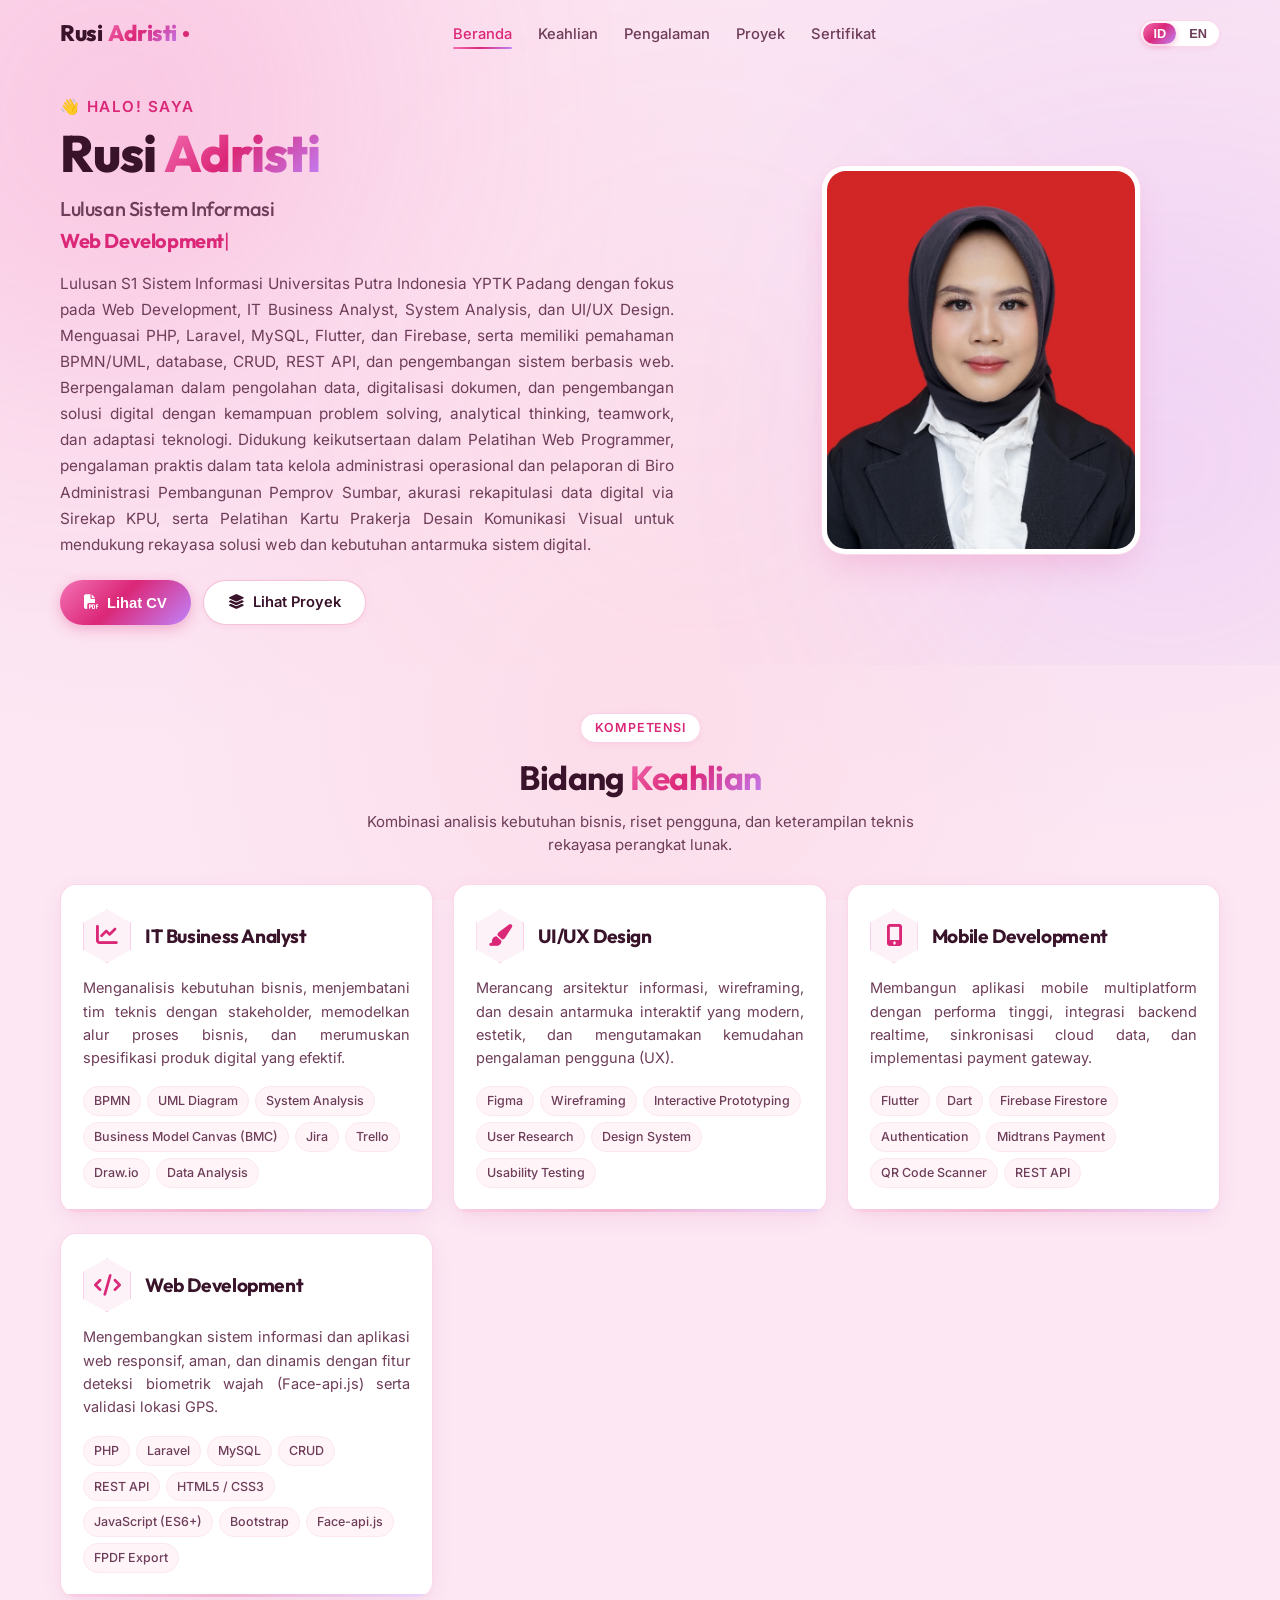
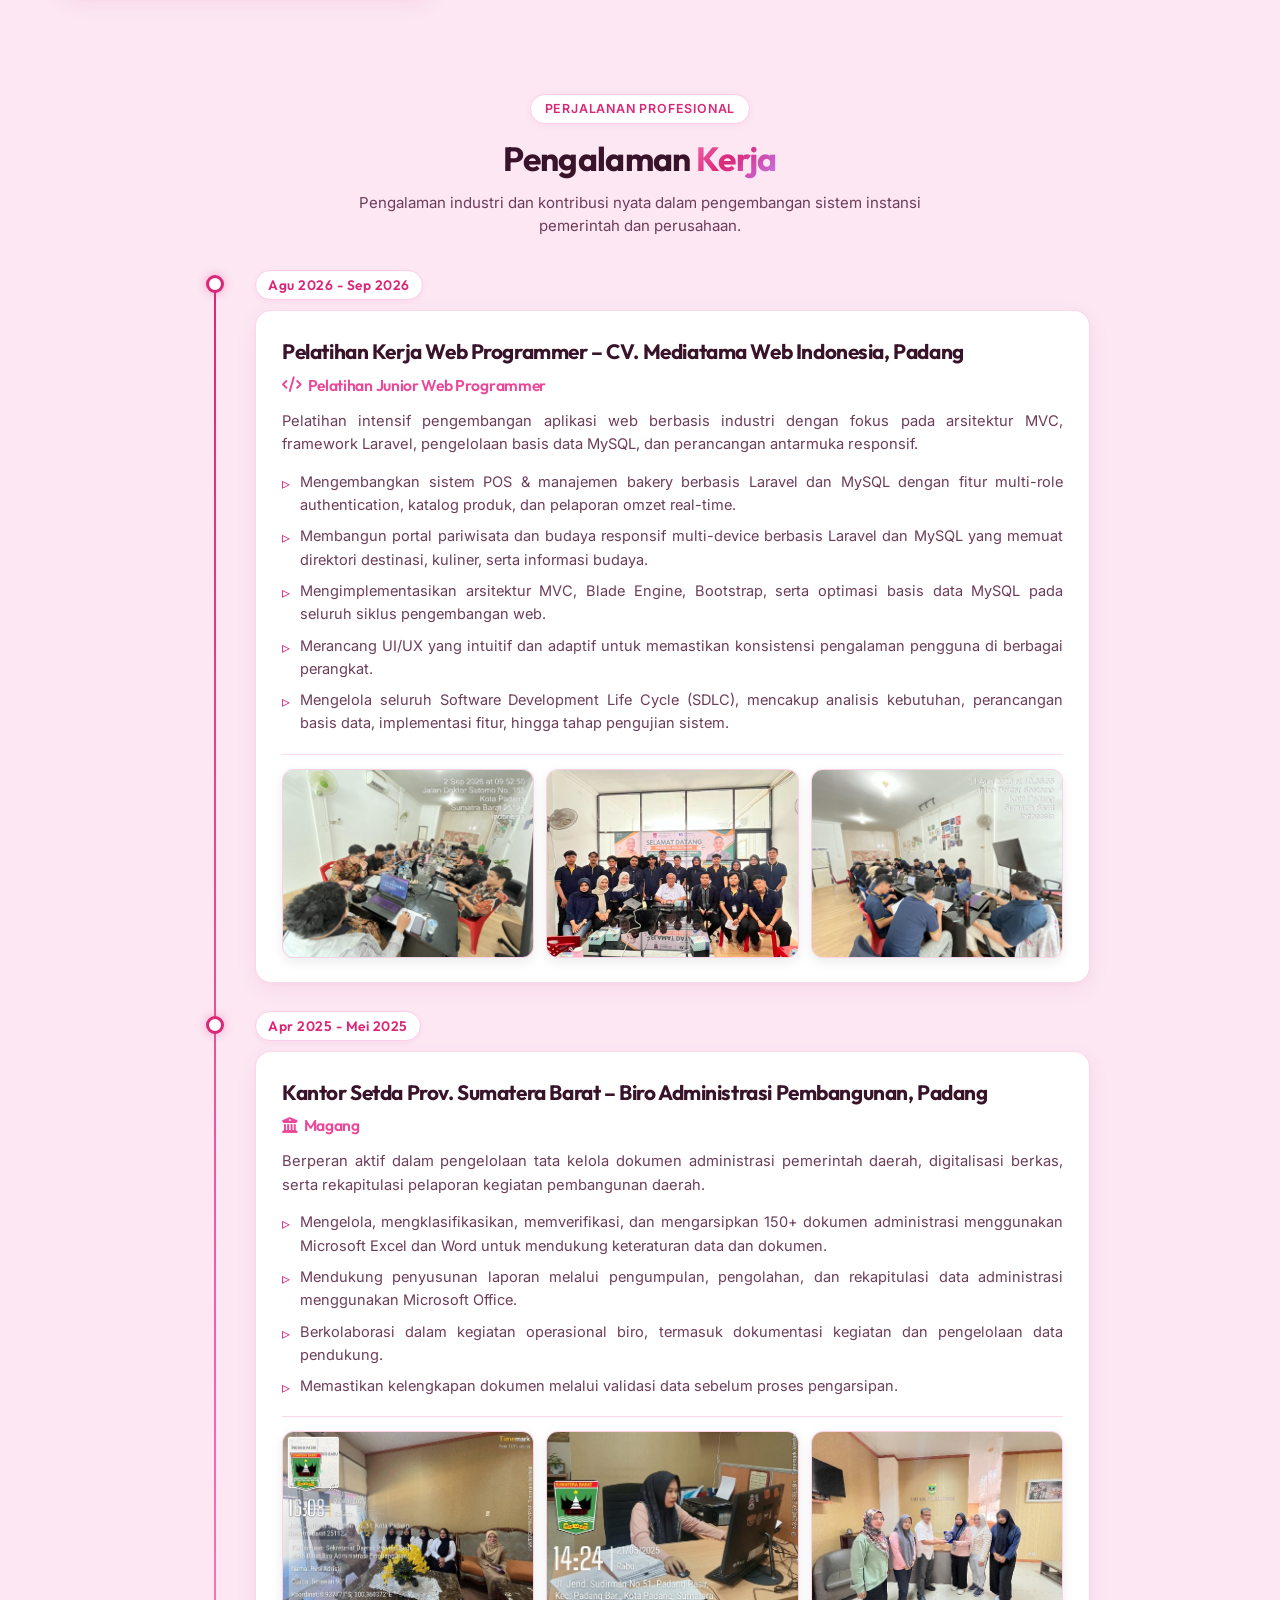
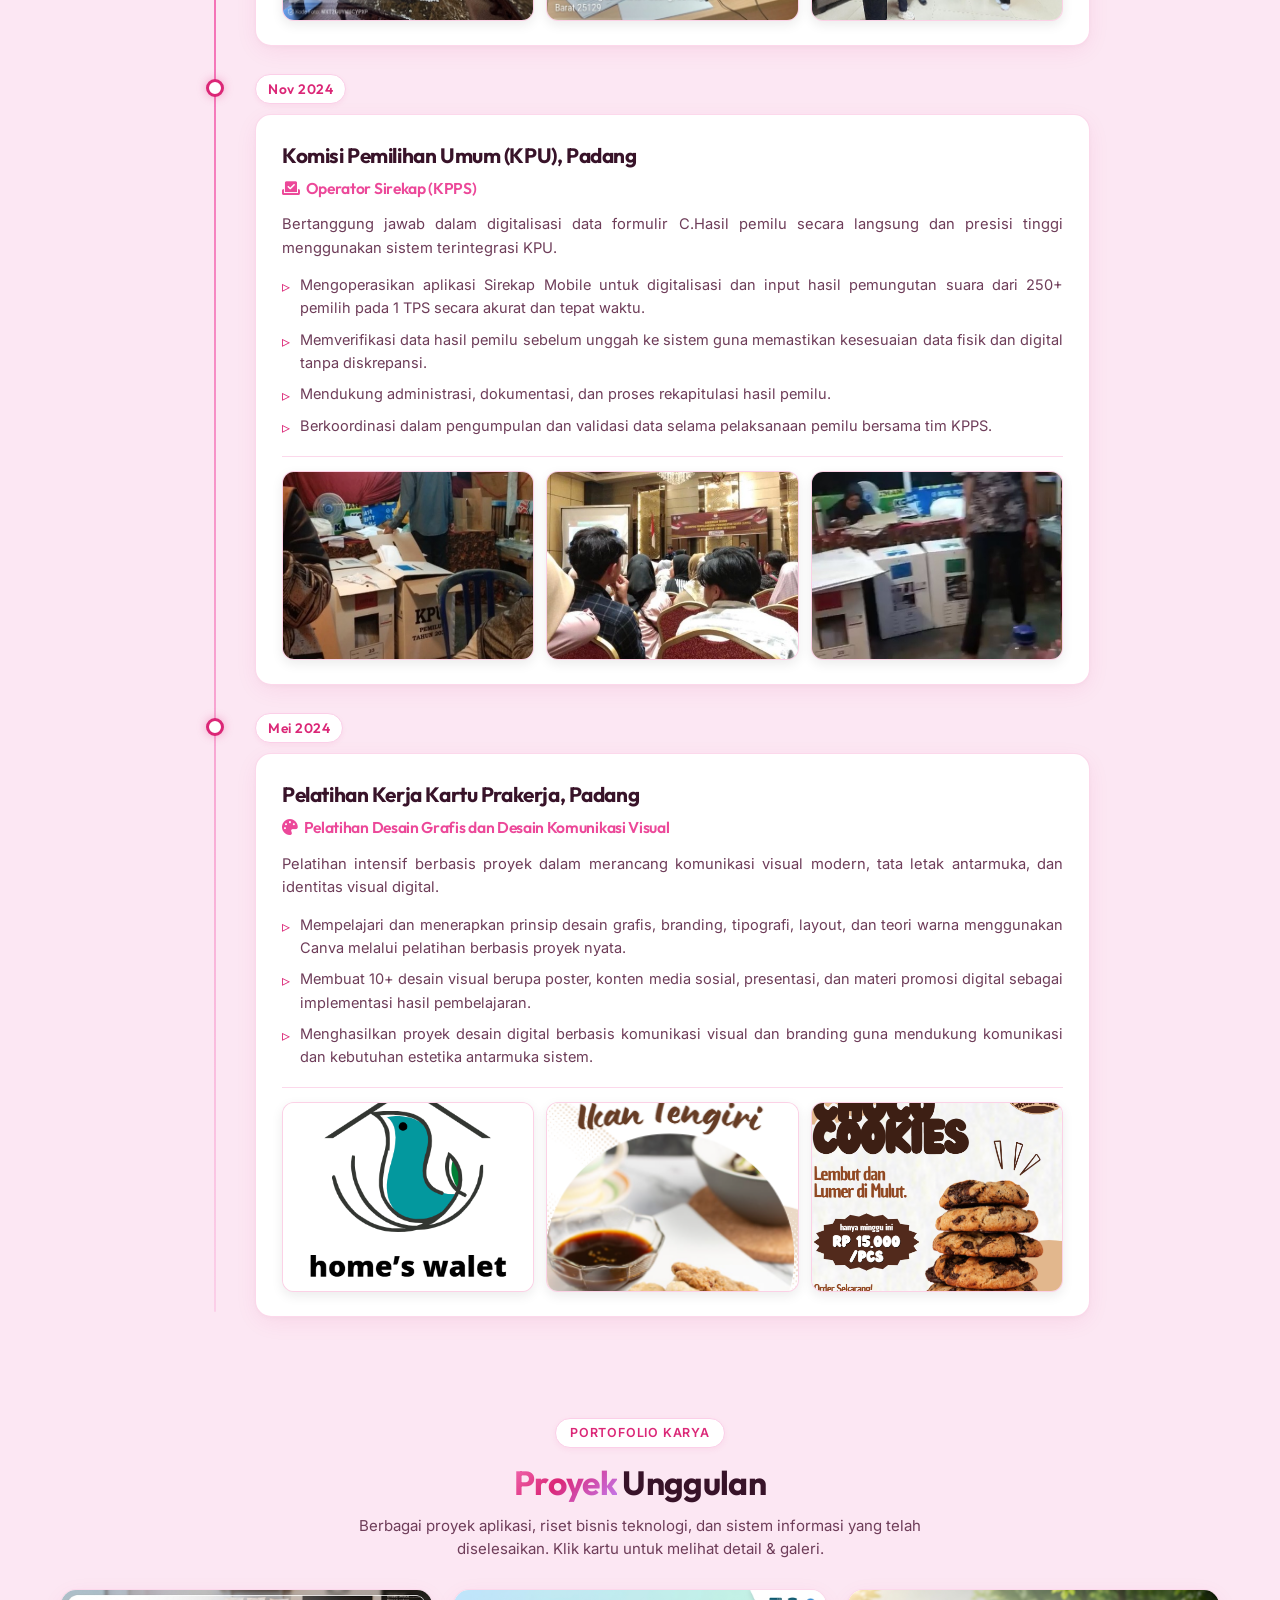
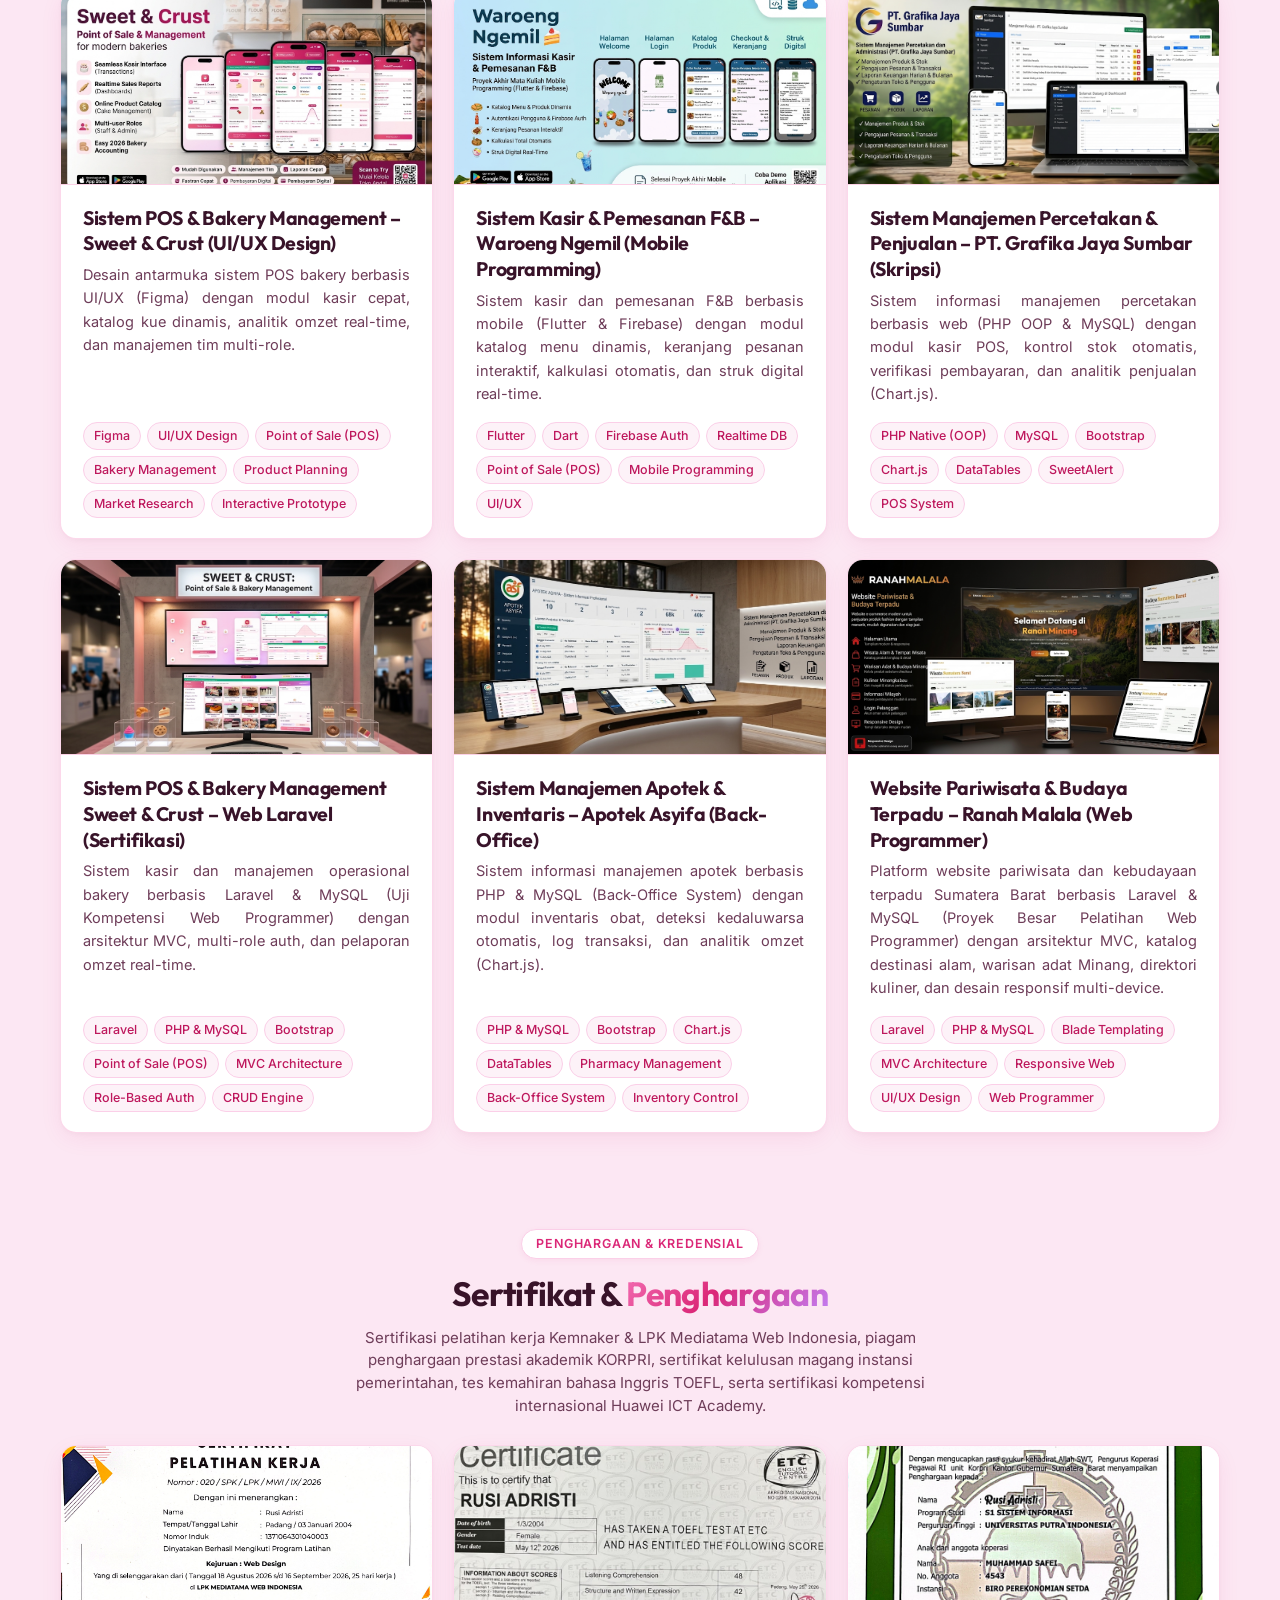
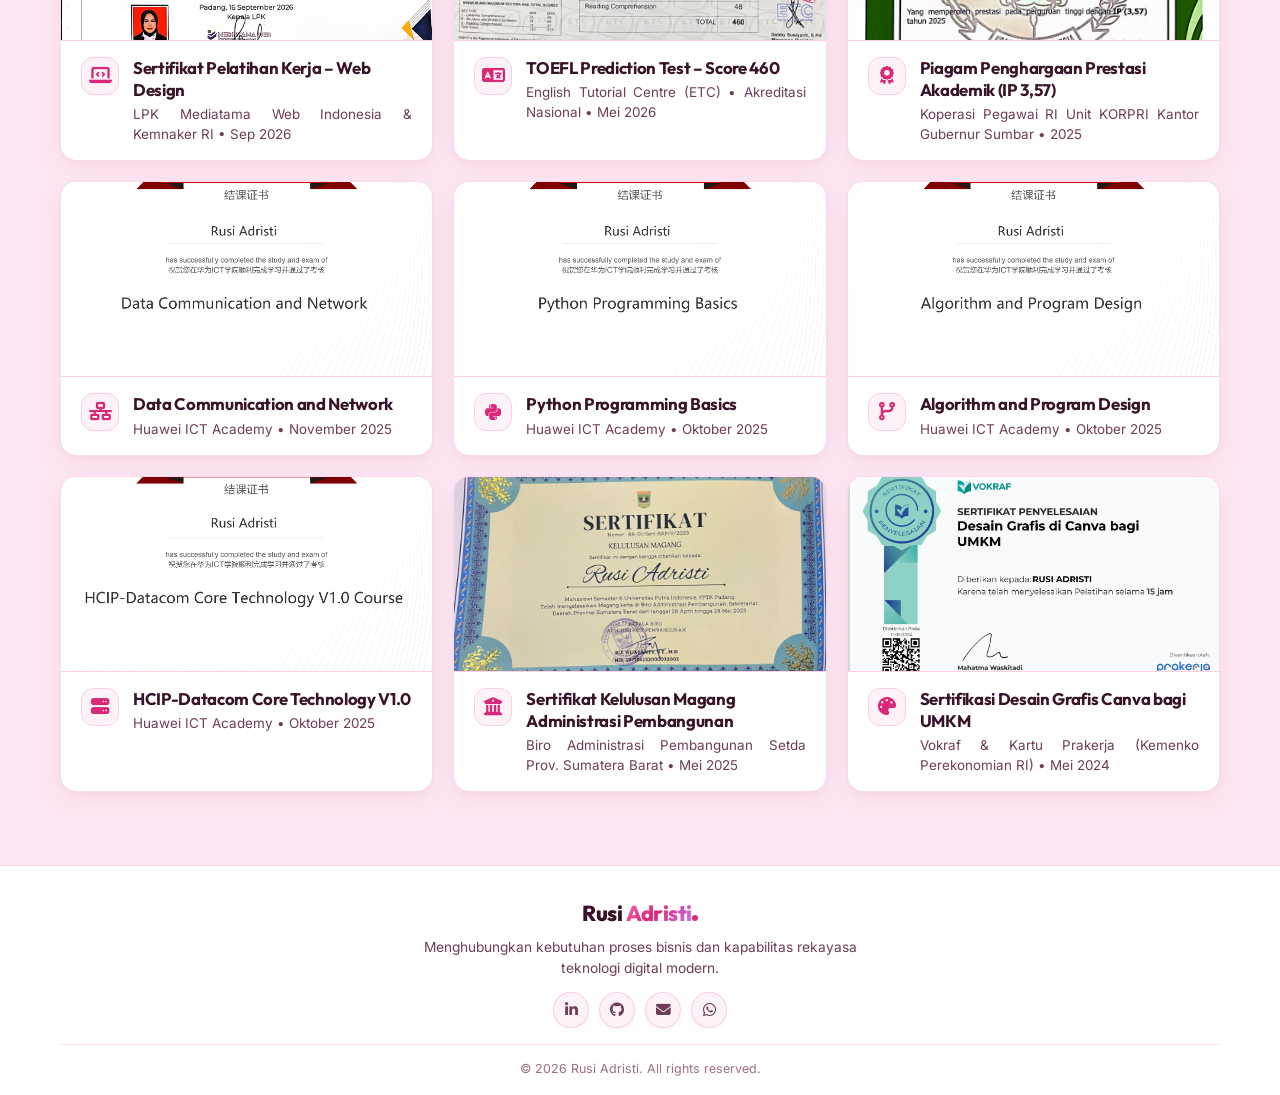
==== commit 0fd16b8c: "feat: update CV, experience details, training photo, and add new certificates - Update CV document i" ====
--- a/index.html
+++ b/index.html
@@ -367,7 +367,7 @@
             </div>
 
             <div class="timeline">
-                <!-- Experience 1: Pelatihan Web Programmer (Program Pemerintah) -->
+                <!-- Experience 1: Pelatihan Kerja Web Programmer – CV. Mediatama Web Indonesia, Padang -->
                 <div class="timeline-item">
                     <div class="timeline-dot"></div>
                     <span class="timeline-date">
@@ -378,13 +378,13 @@
                     <div class="timeline-content">
                         <div class="timeline-header">
                             <h3>
-                                <span class="lang-id">Pelatihan Web Programmer – Program Pemerintah</span>
-                                <span class="lang-en">Web Programmer Training – Government Program</span>
+                                <span class="lang-id">Pelatihan Kerja Web Programmer – CV. Mediatama Web Indonesia, Padang</span>
+                                <span class="lang-en">Web Programmer Job Training – CV. Mediatama Web Indonesia, Padang</span>
                             </h3>
                             <h4>
                                 <i class="fas fa-code"></i>
-                                <span class="lang-id">Pelatihan Berbasis Kompetensi, Padang</span>
-                                <span class="lang-en">Competency-Based Training, Padang</span>
+                                <span class="lang-id">Pelatihan Junior Web Programmer</span>
+                                <span class="lang-en">Junior Web Programmer Training</span>
                             </h4>
                         </div>
 
@@ -425,9 +425,9 @@
                                     loading="lazy">
                             </div>
                             <div class="gallery-item" onclick="openImageModal('gambar/pelatihan-web-2.jpg')"
-                                title="Dokumentasi Pelatihan Web Programmer – Bersama Peserta & Pembagian Seragam Pelatihan">
+                                title="Dokumentasi Pelatihan Web Programmer – Foto Bersama Peserta & Instruktur Pelatihan">
                                 <img src="gambar/pelatihan-web-2.jpg"
-                                    alt="Dokumentasi Pelatihan Web Programmer – Bersama Peserta & Pembagian Seragam Pelatihan"
+                                    alt="Dokumentasi Pelatihan Web Programmer – Foto Bersama Peserta & Instruktur Pelatihan"
                                     loading="lazy">
                             </div>
                             <div class="gallery-item" onclick="openImageModal('gambar/pelatihan-web-3.jpg')"
@@ -443,17 +443,21 @@
                 <!-- Experience 2: Biro Administrasi Pembangunan -->
                 <div class="timeline-item">
                     <div class="timeline-dot"></div>
-                    <span class="timeline-date">Apr 2025 - Mei 2025</span>
+                    <span class="timeline-date">
+                        <span class="lang-id">Apr 2025 - Mei 2025</span>
+                        <span class="lang-en">Apr 2025 - May 2025</span>
+                    </span>
 
                     <div class="timeline-content">
                         <div class="timeline-header">
                             <h3>
-                                <span class="lang-id">Staff Administrasi & Pengolahan Data (Magang)</span>
-                                <span class="lang-en">Administration & Data Processing Staff (Internship)</span>
+                                <span class="lang-id">Kantor Setda Prov. Sumatera Barat – Biro Administrasi Pembangunan, Padang</span>
+                                <span class="lang-en">Regional Secretariat Office of West Sumatra – Regional Development Administration Bureau, Padang</span>
                             </h3>
                             <h4>
                                 <i class="fas fa-building-columns"></i>
-                                Kantor Gubernur Sumatera Barat – Biro Administrasi Pembangunan, Padang
+                                <span class="lang-id">Magang</span>
+                                <span class="lang-en">Internship</span>
                             </h4>
                         </div>
 
@@ -515,12 +519,13 @@
                     <div class="timeline-content">
                         <div class="timeline-header">
                             <h3>
-                                <span class="lang-id">Operator Sirekap (KPPS)</span>
-                                <span class="lang-en">Sirekap System Operator (KPPS)</span>
+                                <span class="lang-id">Komisi Pemilihan Umum (KPU), Padang</span>
+                                <span class="lang-en">General Elections Commission (KPU), Padang</span>
                             </h3>
                             <h4>
                                 <i class="fas fa-check-to-slot"></i>
-                                Komisi Pemilihan Umum (KPU), Padang
+                                <span class="lang-id">Operator Sirekap (KPPS)</span>
+                                <span class="lang-en">Sirekap System Operator (KPPS)</span>
                             </h4>
                         </div>
 
@@ -581,20 +586,24 @@
                     </div>
                 </div>
 
-                <!-- Experience 3: Program Kartu Prakerja -->
+                <!-- Experience: Program Kartu Prakerja -->
                 <div class="timeline-item">
                     <div class="timeline-dot"></div>
-                    <span class="timeline-date">Mei 2024</span>
+                    <span class="timeline-date">
+                        <span class="lang-id">Mei 2024</span>
+                        <span class="lang-en">May 2024</span>
+                    </span>
 
                     <div class="timeline-content">
                         <div class="timeline-header">
                             <h3>
-                                <span class="lang-id">Peserta Pelatihan Desain Grafis & Desain Komunikasi Visual</span>
-                                <span class="lang-en">Graphic Design & Visual Communication Trainee</span>
+                                <span class="lang-id">Pelatihan Kerja Kartu Prakerja, Padang</span>
+                                <span class="lang-en">Kartu Prakerja Job Training, Padang</span>
                             </h3>
                             <h4>
                                 <i class="fas fa-palette"></i>
-                                Program Kartu Prakerja, Padang
+                                <span class="lang-id">Pelatihan Desain Grafis dan Desain Komunikasi Visual</span>
+                                <span class="lang-en">Graphic Design and Visual Communication Training</span>
                             </h4>
                         </div>
 
@@ -899,16 +908,36 @@
                     <span class="lang-en">Certificates & <span class="highlight">Honors</span></span>
                 </h2>
                 <p>
-                    <span class="lang-id">Sertifikasi kelulusan magang instansi pemerintahan, tes kemahiran bahasa
-                        Inggris TOEFL, sertifikasi kompetensi internasional Huawei ICT Academy, serta pelatihan
-                        Prakerja.</span>
-                    <span class="lang-en">Government internship credentials, TOEFL English proficiency scores, Huawei
-                        ICT Academy international certifications, and Prakerja digital training.</span>
+                    <span class="lang-id">Sertifikasi pelatihan kerja Kemnaker & LPK Mediatama Web Indonesia, piagam penghargaan prestasi akademik KORPRI, sertifikat kelulusan magang instansi pemerintahan, tes kemahiran bahasa Inggris TOEFL, serta sertifikasi kompetensi internasional Huawei ICT Academy.</span>
+                    <span class="lang-en">Ministry of Manpower & LPK Mediatama vocational training credentials, KORPRI academic achievement honors, government internship certification, TOEFL English proficiency scores, and Huawei ICT Academy international certifications.</span>
                 </p>
             </div>
 
             <div class="certificates-list">
-                <!-- Cert 1: TOEFL (May 2026) -->
+                <!-- Cert 1: Pelatihan Kerja Web Design - LPK Mediatama Web Indonesia (Sep 2026) -->
+                <div class="cert-item" onclick="openImageModal('gambar/sertifikat-web.jpg')">
+                    <div class="cert-image-container">
+                        <img class="cert-image" src="gambar/sertifikat-web.jpg"
+                            alt="Sertifikat Pelatihan Kerja Kejuruan Web Design - LPK Mediatama Web Indonesia & Kemnaker RI" loading="lazy">
+                    </div>
+                    <div class="cert-details">
+                        <div class="cert-icon">
+                            <i class="fas fa-laptop-code"></i>
+                        </div>
+                        <div class="cert-text">
+                            <h3>
+                                <span class="lang-id">Sertifikat Pelatihan Kerja – Web Design</span>
+                                <span class="lang-en">Vocational Training Certificate – Web Design</span>
+                            </h3>
+                            <p>
+                                <span class="lang-id">LPK Mediatama Web Indonesia & Kemnaker RI &bull; Sep 2026</span>
+                                <span class="lang-en">LPK Mediatama Web Indonesia & Ministry of Manpower RI &bull; Sep 2026</span>
+                            </p>
+                        </div>
+                    </div>
+                </div>
+
+                <!-- Cert 2: TOEFL (May 2026) -->
                 <div class="cert-item" onclick="openImageModal('gambar/sertifikat-toefl.jpg')">
                     <div class="cert-image-container">
                         <img class="cert-image" src="gambar/sertifikat-toefl.jpg"
@@ -933,7 +962,30 @@
                     </div>
                 </div>
 
-                <!-- Cert 2: Huawei Data Communication and Network (Nov 2025) -->
+                <!-- Cert 3: Piagam Penghargaan Prestasi Akademik IP 3.57 - KORPRI Kantor Gubernur Sumbar (2025) -->
+                <div class="cert-item" onclick="openImageModal('gambar/sertifikat-penghargaan.jpg')">
+                    <div class="cert-image-container">
+                        <img class="cert-image" src="gambar/sertifikat-penghargaan.jpg"
+                            alt="Piagam Penghargaan Prestasi Akademik IP 3.57 - Koperasi KORPRI Kantor Gubernur Sumatera Barat" loading="lazy">
+                    </div>
+                    <div class="cert-details">
+                        <div class="cert-icon">
+                            <i class="fas fa-award"></i>
+                        </div>
+                        <div class="cert-text">
+                            <h3>
+                                <span class="lang-id">Piagam Penghargaan Prestasi Akademik (IP 3,57)</span>
+                                <span class="lang-en">Academic Achievement Award (GPA 3.57)</span>
+                            </h3>
+                            <p>
+                                <span class="lang-id">Koperasi Pegawai RI Unit KORPRI Kantor Gubernur Sumbar &bull; 2025</span>
+                                <span class="lang-en">KORPRI Civil Servants Cooperative, West Sumatra Governor's Office &bull; 2025</span>
+                            </p>
+                        </div>
+                    </div>
+                </div>
+
+                <!-- Cert 4: Huawei Data Communication and Network (Nov 2025) -->
                 <div class="cert-item" onclick="openImageModal('gambar/sertifikat-huawei-datacom-network.png')">
                     <div class="cert-image-container">
                         <img class="cert-image" src="gambar/sertifikat-huawei-datacom-network.png"
@@ -950,7 +1002,7 @@
                     </div>
                 </div>
 
-                <!-- Cert 3: Huawei Python Programming Basics (Oct 2025) -->
+                <!-- Cert 5: Huawei Python Programming Basics (Oct 2025) -->
                 <div class="cert-item" onclick="openImageModal('gambar/sertifikat-huawei-python.png')">
                     <div class="cert-image-container">
                         <img class="cert-image" src="gambar/sertifikat-huawei-python.png"
@@ -967,7 +1019,7 @@
                     </div>
                 </div>
 
-                <!-- Cert 4: Huawei Algorithm and Program Design (Oct 2025) -->
+                <!-- Cert 6: Huawei Algorithm and Program Design (Oct 2025) -->
                 <div class="cert-item" onclick="openImageModal('gambar/sertifikat-huawei-algorithm.png')">
                     <div class="cert-image-container">
                         <img class="cert-image" src="gambar/sertifikat-huawei-algorithm.png"
@@ -984,7 +1036,7 @@
                     </div>
                 </div>
 
-                <!-- Cert 5: Huawei HCIP-Datacom Core Technology V1.0 (Oct 2025) -->
+                <!-- Cert 7: Huawei HCIP-Datacom Core Technology V1.0 (Oct 2025) -->
                 <div class="cert-item" onclick="openImageModal('gambar/sertifikat-huawei-hcip.png')">
                     <div class="cert-image-container">
                         <img class="cert-image" src="gambar/sertifikat-huawei-hcip.png"
@@ -1001,7 +1053,7 @@
                     </div>
                 </div>
 
-                <!-- Cert 6: Magang Pemprov Sumbar (May 2025) -->
+                <!-- Cert 8: Magang Pemprov Sumbar (May 2025) -->
                 <div class="cert-item" onclick="openImageModal('gambar/sertifikat-magang.jpg')">
                     <div class="cert-image-container">
                         <img class="cert-image" src="gambar/sertifikat-magang.jpg"
@@ -1016,7 +1068,7 @@
                             <h3>
                                 <span class="lang-id">Sertifikat Kelulusan Magang Administrasi Pembangunan</span>
                                 <span class="lang-en">Government Development Administration Internship
-                                    Certificate</span>
+                                     Certificate</span>
                             </h3>
                             <p>
                                 <span class="lang-id">Biro Administrasi Pembangunan Setda Prov. Sumatera Barat &bull;
@@ -1028,7 +1080,7 @@
                     </div>
                 </div>
 
-                <!-- Cert 7: Prakerja Vokraf Desain Grafis (May 2024) -->
+                <!-- Cert 9: Prakerja Vokraf Desain Grafis (May 2024) -->
                 <div class="cert-item" onclick="openImageModal('gambar/sertifikat-prakerja-vokraf.png')">
                     <div class="cert-image-container">
                         <img class="cert-image" src="gambar/sertifikat-prakerja-vokraf.png"
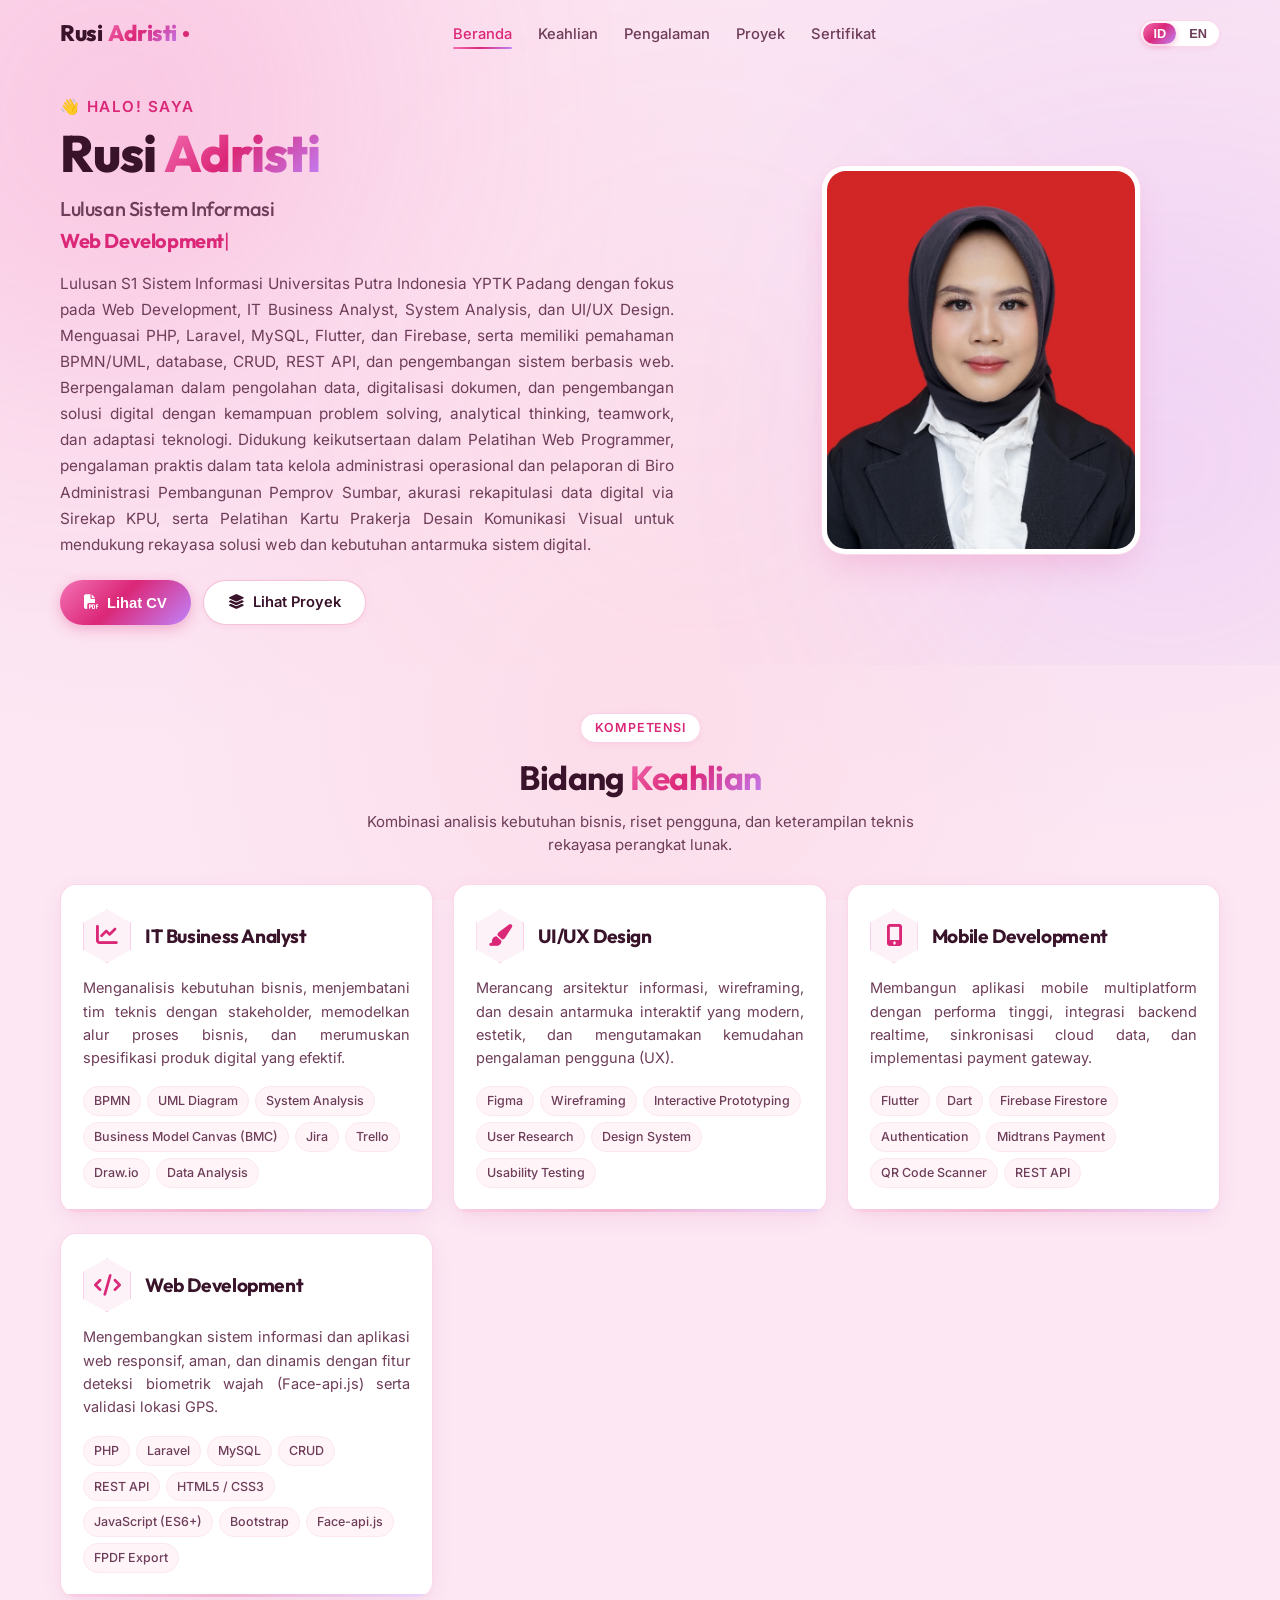
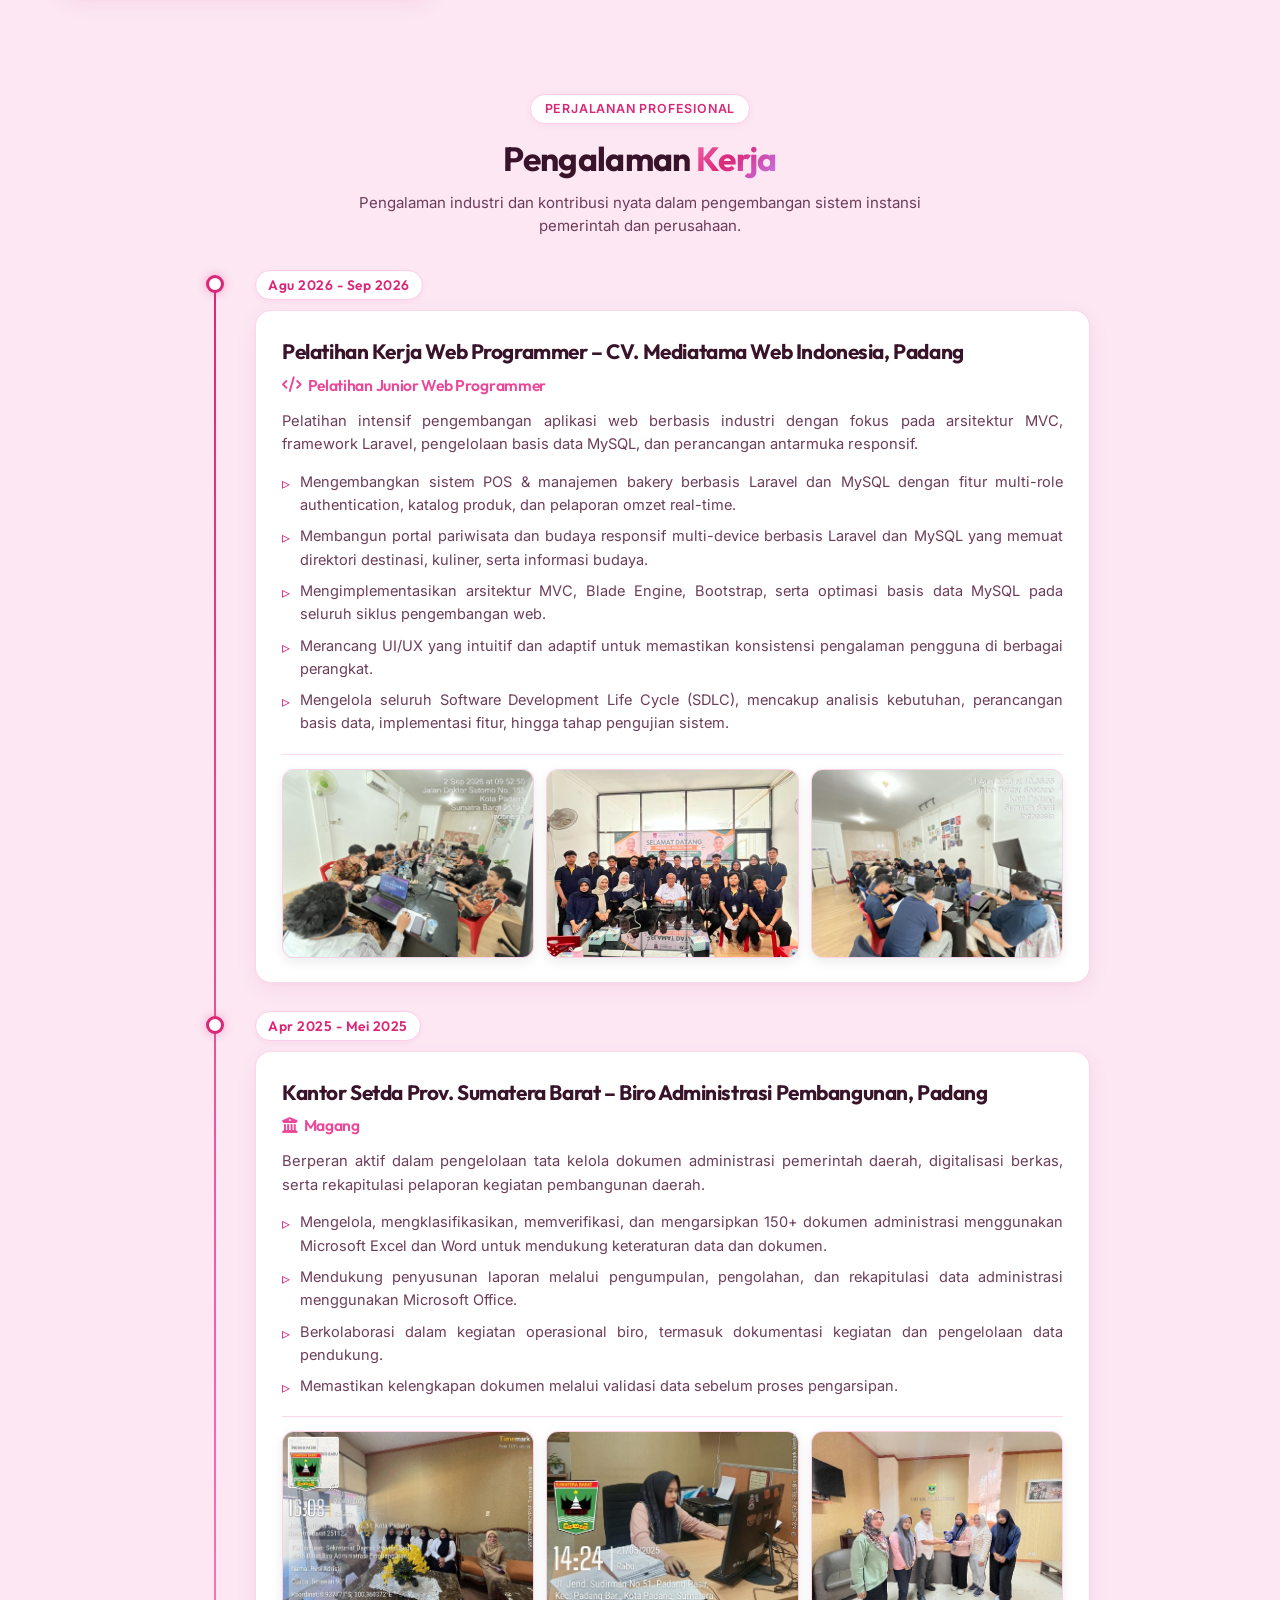
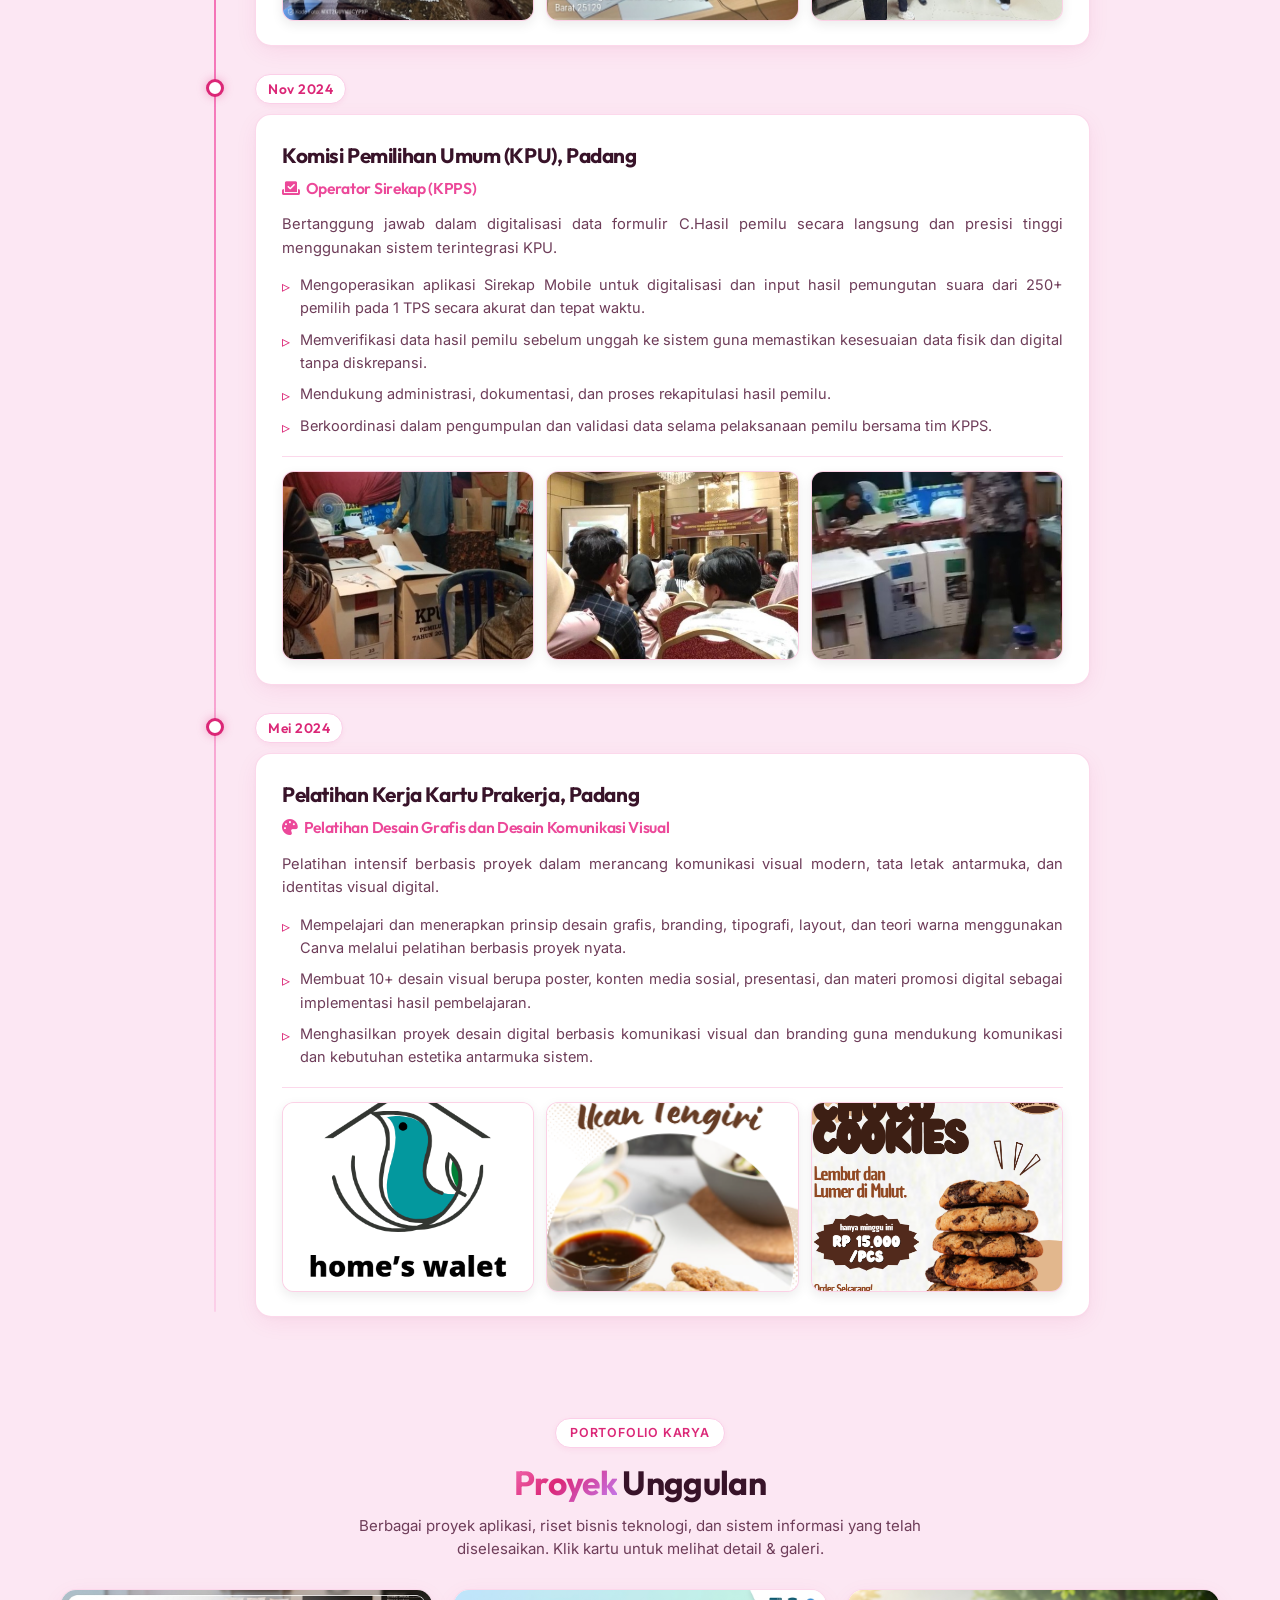
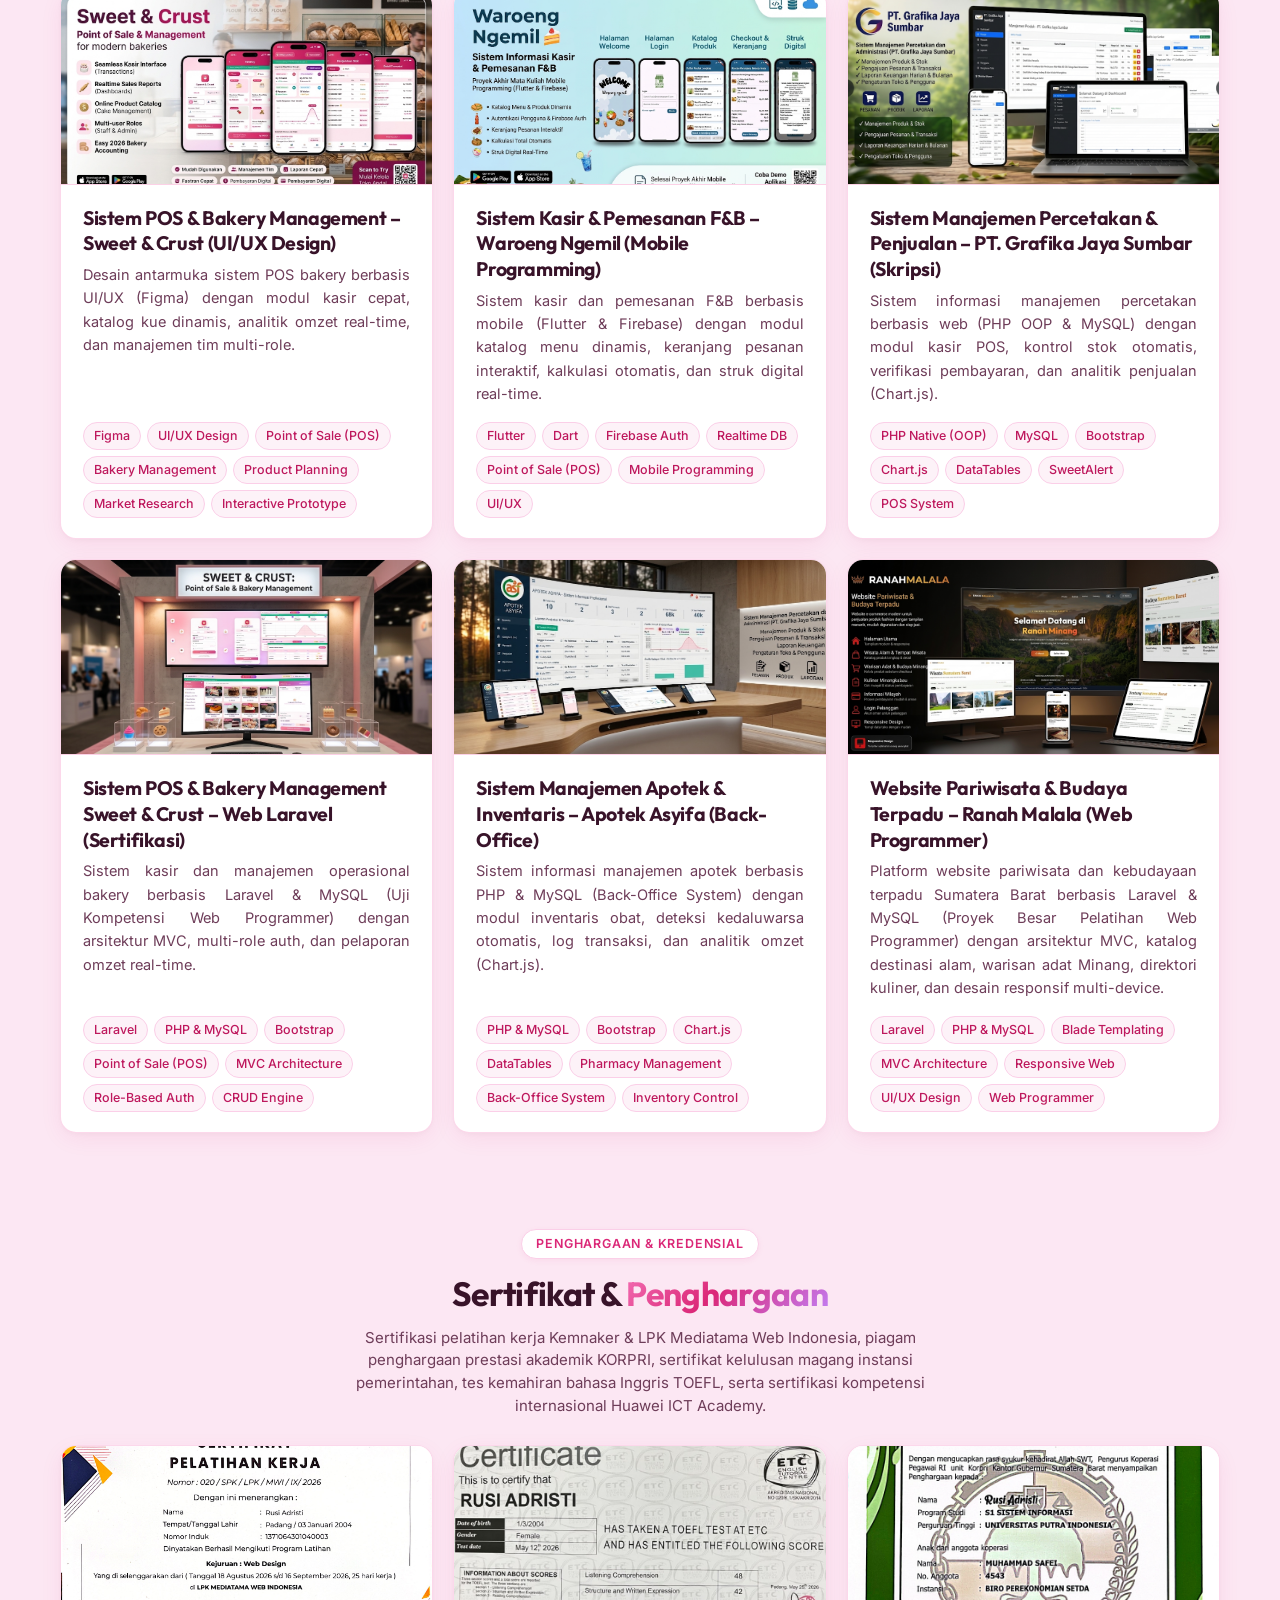
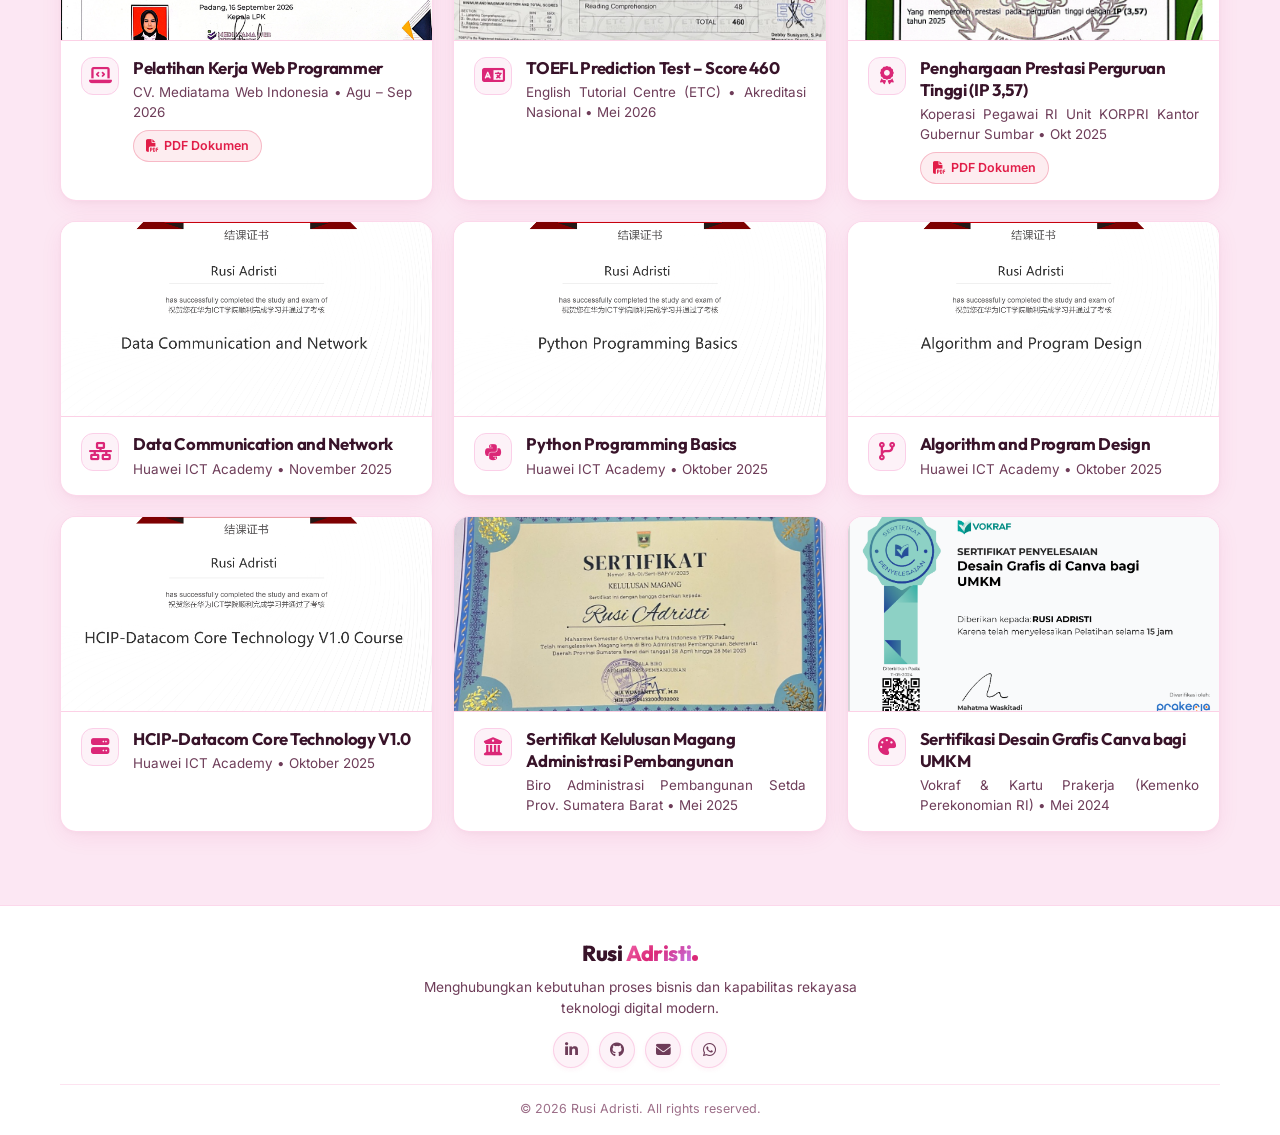
==== commit 899674ae: "feat: align certificate titles with CV and add direct PDF document links - Update Cert 1 title to 'P" ====
--- a/index.html
+++ b/index.html
@@ -914,11 +914,11 @@
             </div>
 
             <div class="certificates-list">
-                <!-- Cert 1: Pelatihan Kerja Web Design - LPK Mediatama Web Indonesia (Sep 2026) -->
+                <!-- Cert 1: Pelatihan Kerja Web Programmer - CV. Mediatama Web Indonesia (Aug - Sep 2026) -->
                 <div class="cert-item" onclick="openImageModal('gambar/sertifikat-web.jpg')">
                     <div class="cert-image-container">
                         <img class="cert-image" src="gambar/sertifikat-web.jpg"
-                            alt="Sertifikat Pelatihan Kerja Kejuruan Web Design - LPK Mediatama Web Indonesia & Kemnaker RI" loading="lazy">
+                            alt="Sertifikat Pelatihan Kerja Web Programmer - CV. Mediatama Web Indonesia" loading="lazy">
                     </div>
                     <div class="cert-details">
                         <div class="cert-icon">
@@ -926,13 +926,17 @@
                         </div>
                         <div class="cert-text">
                             <h3>
-                                <span class="lang-id">Sertifikat Pelatihan Kerja – Web Design</span>
-                                <span class="lang-en">Vocational Training Certificate – Web Design</span>
+                                <span class="lang-id">Pelatihan Kerja Web Programmer</span>
+                                <span class="lang-en">Web Programmer Vocational Training</span>
                             </h3>
                             <p>
-                                <span class="lang-id">LPK Mediatama Web Indonesia & Kemnaker RI &bull; Sep 2026</span>
-                                <span class="lang-en">LPK Mediatama Web Indonesia & Ministry of Manpower RI &bull; Sep 2026</span>
+                                <span class="lang-id">CV. Mediatama Web Indonesia &bull; Agu – Sep 2026</span>
+                                <span class="lang-en">CV. Mediatama Web Indonesia &bull; Aug – Sep 2026</span>
                             </p>
+                            <a href="pdf/Sertifikat_Web.pdf" target="_blank" rel="noopener noreferrer" class="btn-cert-pdf" onclick="event.stopPropagation()" title="Buka Dokumen PDF">
+                                <i class="fas fa-file-pdf"></i>
+                                <span>PDF Dokumen</span>
+                            </a>
                         </div>
                     </div>
                 </div>
@@ -962,11 +966,11 @@
                     </div>
                 </div>
 
-                <!-- Cert 3: Piagam Penghargaan Prestasi Akademik IP 3.57 - KORPRI Kantor Gubernur Sumbar (2025) -->
+                <!-- Cert 3: Penghargaan Prestasi Perguruan Tinggi IP 3.57 - KORPRI Kantor Gubernur Sumbar (Oct 2025) -->
                 <div class="cert-item" onclick="openImageModal('gambar/sertifikat-penghargaan.jpg')">
                     <div class="cert-image-container">
                         <img class="cert-image" src="gambar/sertifikat-penghargaan.jpg"
-                            alt="Piagam Penghargaan Prestasi Akademik IP 3.57 - Koperasi KORPRI Kantor Gubernur Sumatera Barat" loading="lazy">
+                            alt="Piagam Penghargaan Prestasi Perguruan Tinggi IP 3.57 - Koperasi Pegawai RI Unit KORPRI Kantor Gubernur Sumatera Barat" loading="lazy">
                     </div>
                     <div class="cert-details">
                         <div class="cert-icon">
@@ -974,13 +978,17 @@
                         </div>
                         <div class="cert-text">
                             <h3>
-                                <span class="lang-id">Piagam Penghargaan Prestasi Akademik (IP 3,57)</span>
-                                <span class="lang-en">Academic Achievement Award (GPA 3.57)</span>
+                                <span class="lang-id">Penghargaan Prestasi Perguruan Tinggi (IP 3,57)</span>
+                                <span class="lang-en">Higher Education Academic Achievement Award (GPA 3.57)</span>
                             </h3>
                             <p>
-                                <span class="lang-id">Koperasi Pegawai RI Unit KORPRI Kantor Gubernur Sumbar &bull; 2025</span>
-                                <span class="lang-en">KORPRI Civil Servants Cooperative, West Sumatra Governor's Office &bull; 2025</span>
+                                <span class="lang-id">Koperasi Pegawai RI Unit KORPRI Kantor Gubernur Sumbar &bull; Okt 2025</span>
+                                <span class="lang-en">KORPRI Civil Servants Cooperative, West Sumatra Governor's Office &bull; Oct 2025</span>
                             </p>
+                            <a href="pdf/Sertifikat_Penghargaan.pdf" target="_blank" rel="noopener noreferrer" class="btn-cert-pdf" onclick="event.stopPropagation()" title="Buka Dokumen PDF">
+                                <i class="fas fa-file-pdf"></i>
+                                <span>PDF Dokumen</span>
+                            </a>
                         </div>
                     </div>
                 </div>
--- a/style.css
+++ b/style.css
@@ -1151,6 +1151,30 @@
     text-justify: inter-word;
 }
 
+.btn-cert-pdf {
+    display: inline-flex;
+    align-items: center;
+    gap: 6px;
+    padding: 5px 12px;
+    font-size: 0.78rem;
+    font-weight: 600;
+    color: #e11d48;
+    background: rgba(225, 29, 72, 0.08);
+    border: 1px solid rgba(225, 29, 72, 0.25);
+    border-radius: var(--radius-full);
+    text-decoration: none;
+    transition: var(--transition);
+    margin-top: 8px;
+}
+
+.btn-cert-pdf:hover {
+    background: #e11d48;
+    color: #ffffff;
+    border-color: #e11d48;
+    transform: translateY(-1px);
+    box-shadow: 0 4px 12px rgba(225, 29, 72, 0.25);
+}
+
 /* ==========================================================================
    FOOTER - Compact Spacing
    ========================================================================== */
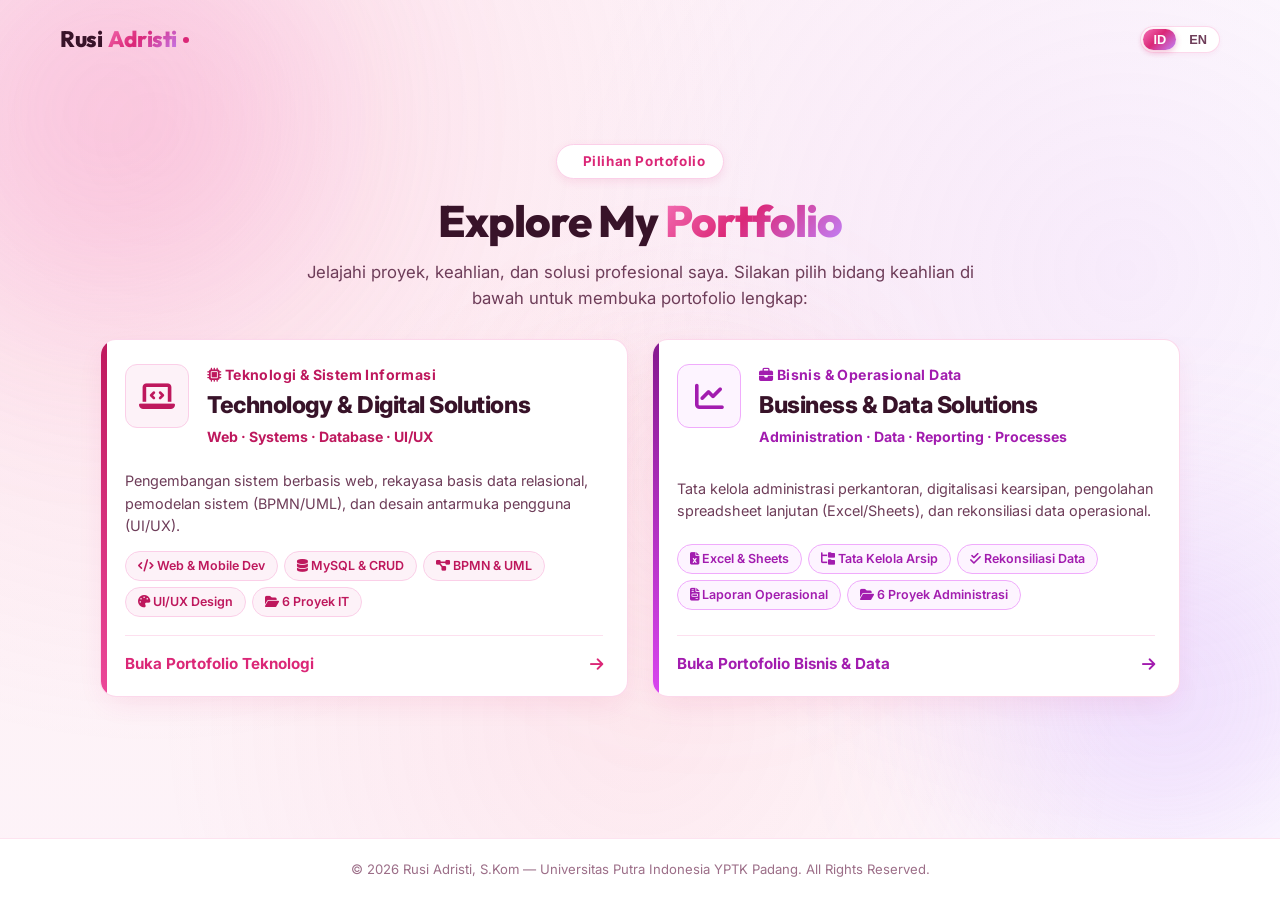
==== commit d923e506: "feat: add project assets and clean up project descriptions in portfolio script" ====
--- a/index.html
+++ b/index.html
@@ -1,23 +1,27 @@
-<!DOCTYPE html>
+﻿<!DOCTYPE html>
 <html lang="id" data-lang="id" class="scroll-smooth">
 
 <head>
     <meta charset="UTF-8">
     <meta name="viewport" content="width=device-width, initial-scale=1.0">
-    <title>Rusi Adristi - Portfolio</title>
+    <title>Rusi Adristi, S.Kom | Explore My Portfolio</title>
     <meta name="description"
-        content="Portofolio profesional Rusi Adristi - Lulusan S1 Sistem Informasi dengan fokus pada Web Development, IT Business Analyst, System Analysis, dan UI/UX Design.">
+        content="Explore my projects, skills, and solutions across different fields. Technology & Digital Solutions and Business & Data Solutions by Rusi Adristi.">
     <meta name="keywords"
-        content="Rusi Adristi, Portfolio, IT Business Analyst, System Analysis, Web Development, UI/UX Designer, Laravel, Flutter, Sistem Informasi">
+        content="Rusi Adristi, Portfolio, Technology Solutions, Business Solutions, Web Development, System Analyst, Administrasi Perkantoran, Data Analyst, UPI YPTK Padang">
     <meta name="author" content="Rusi Adristi">
 
     <!-- Open Graph / Meta Social -->
     <meta property="og:type" content="website">
-    <meta property="og:title" content="Rusi Adristi - Portfolio">
+    <meta property="og:title" content="Rusi Adristi | Explore My Portfolio">
     <meta property="og:description"
-        content="Portofolio profesional Rusi Adristi - Web Development, IT Business Analyst, System Analysis, dan UI/UX Design.">
-
-    <!-- Google Fonts -->
+        content="Explore my projects, skills, and solutions across different fields. Technology & Digital Solutions and Business & Data Solutions.">
+    <meta property="og:image" content="gambar/foto-profil.jpg">
+
+    <!-- Favicon -->
+    <link rel="icon" type="image/jpeg" href="gambar/foto-profil.jpg">
+
+    <!-- Google Fonts (Outfit & Inter) -->
     <link rel="preconnect" href="https://fonts.googleapis.com">
     <link rel="preconnect" href="https://fonts.gstatic.com" crossorigin>
     <link
@@ -28,1211 +32,173 @@
     <link rel="stylesheet" href="https://cdnjs.cloudflare.com/ajax/libs/font-awesome/6.5.1/css/all.min.css">
 
     <!-- Custom CSS -->
-    <link rel="stylesheet" href="style.css?v=2.2">
+    <link rel="stylesheet" href="style.css?v=2.6">
 </head>
 
-<body>
+<body class="gateway-portal-page">
+
+    <!-- Ambient Glow Shapes -->
+    <div class="hero-shapes">
+        <div class="shape shape-1"></div>
+        <div class="shape shape-2"></div>
+        <div class="shape shape-3"></div>
+    </div>
 
     <!-- ==========================================================================
-         NAVBAR
+         PORTAL TOP NAVIGATION
          ========================================================================== -->
-    <nav class="navbar" id="navbar">
-        <div class="container nav-container">
-            <a href="#home" class="logo">
+    <header class="portal-navbar">
+        <div class="container portal-nav-container">
+            <a href="index.html" class="logo">
                 <span>Rusi</span> <span class="highlight">Adristi</span><span class="logo-dot"></span>
             </a>
 
-            <!-- Desktop Navigation Links -->
-            <ul class="nav-links">
-                <li>
-                    <a href="#home" class="nav-link active">
-                        <span class="lang-id">Beranda</span>
-                        <span class="lang-en">Home</span>
-                    </a>
-                </li>
-                <li>
-                    <a href="#skills" class="nav-link">
-                        <span class="lang-id">Keahlian</span>
-                        <span class="lang-en">Skills</span>
-                    </a>
-                </li>
-                <li>
-                    <a href="#experience" class="nav-link">
-                        <span class="lang-id">Pengalaman</span>
-                        <span class="lang-en">Experience</span>
-                    </a>
-                </li>
-                <li>
-                    <a href="#projects" class="nav-link">
-                        <span class="lang-id">Proyek</span>
-                        <span class="lang-en">Projects</span>
-                    </a>
-                </li>
-                <li>
-                    <a href="#certificates" class="nav-link">
-                        <span class="lang-id">Sertifikat</span>
-                        <span class="lang-en">Certificates</span>
-                    </a>
-                </li>
-            </ul>
-
-            <!-- Navigation Actions (Language Switcher & Hamburger) -->
-            <div class="nav-actions">
-                <div class="lang-switch">
-                    <button id="btn-id" class="lang-btn active" onclick="setLang('id')"
-                        aria-label="Bahasa Indonesia">ID</button>
-                    <button id="btn-en" class="lang-btn" onclick="setLang('en')" aria-label="English">EN</button>
-                </div>
-
-                <button class="hamburger" aria-label="Menu" type="button">
-                    <i class="fas fa-bars"></i>
-                </button>
+            <!-- Language Switcher -->
+            <div class="lang-switch">
+                <button id="btn-id" class="lang-btn active" onclick="setLang('id')"
+                    aria-label="Bahasa Indonesia">ID</button>
+                <button id="btn-en" class="lang-btn" onclick="setLang('en')" aria-label="English">EN</button>
             </div>
         </div>
-    </nav>
-
-    <!-- Mobile Drawer Menu -->
-    <div class="mobile-menu">
-        <div class="mobile-menu-close">
-            <i class="fas fa-times"></i>
+    </header>
+
+    <!-- ==========================================================================
+         PORTAL MAIN SELECTION STAGE
+         ========================================================================== -->
+    <main class="portal-main-stage">
+        <div class="container portal-container">
+
+            <!-- Intro Badge -->
+            <div class="portal-intro-badge">
+                <i class="fas fa-sparkles"></i>
+                <span class="lang-id">Pilihan Portofolio</span>
+                <span class="lang-en">Portfolio Directory</span>
+            </div>
+
+            <!-- Main Heading -->
+            <h1 class="portal-hero-title">
+                Explore My <span class="highlight">Portfolio</span>
+            </h1>
+
+            <!-- Subtitle -->
+            <p class="portal-hero-subtitle">
+                <span class="lang-id">
+                    Jelajahi proyek, keahlian, dan solusi profesional saya. Silakan pilih bidang keahlian di bawah untuk membuka portofolio lengkap:
+                </span>
+                <span class="lang-en">
+                    Explore my projects, skills, and solutions across different fields. Please select a domain below to view the dedicated portfolio:
+                </span>
+            </p>
+
+            <!-- Choice Cards Grid -->
+            <div class="portal-cards-showcase">
+
+                <!-- TRACK 1: Technology & Digital Solutions -->
+                <a href="it.html" class="portal-card tech-track" id="card-tech-track" aria-label="Technology & Digital Solutions">
+                    <div class="portal-card-top">
+                        <div class="portal-card-icon">
+                            <i class="fas fa-laptop-code"></i>
+                        </div>
+                        <div style="flex: 1;">
+                            <span class="portal-card-meta">
+                                <i class="fas fa-microchip"></i>
+                                <span class="lang-id">Teknologi & Sistem Informasi</span>
+                                <span class="lang-en">Technology & Systems</span>
+                            </span>
+                            <h2 class="portal-card-title">Technology & Digital Solutions</h2>
+                            <div style="color: #be185d; font-weight: 700; font-size: 0.88rem; margin-top: 3px; margin-bottom: 6px;">
+                                Web · Systems · Database · UI/UX
+                            </div>
+                        </div>
+                    </div>
+
+                    <p class="portal-card-desc">
+                        <span class="lang-id">
+                            Pengembangan sistem berbasis web, rekayasa basis data relasional, pemodelan sistem (BPMN/UML), dan desain antarmuka pengguna (UI/UX).
+                        </span>
+                        <span class="lang-en">
+                            Web-based system development, relational database engineering, system modeling (BPMN/UML), and user interface design (UI/UX).
+                        </span>
+                    </p>
+
+                    <div class="portal-card-pills">
+                        <span><i class="fas fa-code"></i> Web & Mobile Dev</span>
+                        <span><i class="fas fa-database"></i> MySQL & CRUD</span>
+                        <span><i class="fas fa-diagram-project"></i> BPMN & UML</span>
+                        <span><i class="fas fa-palette"></i> UI/UX Design</span>
+                        <span><i class="fas fa-folder-open"></i> 6 Proyek IT</span>
+                    </div>
+
+                    <div class="portal-card-action">
+                        <span>
+                            <span class="lang-id">Buka Portofolio Teknologi</span>
+                            <span class="lang-en">Enter Technology Track</span>
+                        </span>
+                        <i class="fas fa-arrow-right"></i>
+                    </div>
+                </a>
+
+                <!-- TRACK 2: Business & Data Solutions -->
+                <a href="administrasi.html" class="portal-card business-track" id="card-business-track" aria-label="Business & Data Solutions">
+                    <div class="portal-card-top">
+                        <div class="portal-card-icon">
+                            <i class="fas fa-chart-line"></i>
+                        </div>
+                        <div style="flex: 1;">
+                            <span class="portal-card-meta">
+                                <i class="fas fa-briefcase"></i>
+                                <span class="lang-id">Bisnis & Operasional Data</span>
+                                <span class="lang-en">Business & Operations</span>
+                            </span>
+                            <h2 class="portal-card-title">Business & Data Solutions</h2>
+                            <div style="color: #a21caf; font-weight: 700; font-size: 0.88rem; margin-top: 3px; margin-bottom: 6px;">
+                                Administration · Data · Reporting · Processes
+                            </div>
+                        </div>
+                    </div>
+
+                    <p class="portal-card-desc">
+                        <span class="lang-id">
+                            Tata kelola administrasi perkantoran, digitalisasi kearsipan, pengolahan spreadsheet lanjutan (Excel/Sheets), dan rekonsiliasi data operasional.
+                        </span>
+                        <span class="lang-en">
+                            Office administration governance, document records management, advanced spreadsheet analytics (Excel/Sheets), and operational data reconciliation.
+                        </span>
+                    </p>
+
+                    <div class="portal-card-pills">
+                        <span><i class="fas fa-file-excel"></i> Excel & Sheets</span>
+                        <span><i class="fas fa-folder-tree"></i> Tata Kelola Arsip</span>
+                        <span><i class="fas fa-check-double"></i> Rekonsiliasi Data</span>
+                        <span><i class="fas fa-file-invoice"></i> Laporan Operasional</span>
+                        <span><i class="fas fa-folder-open"></i> 6 Proyek Administrasi</span>
+                    </div>
+
+                    <div class="portal-card-action">
+                        <span>
+                            <span class="lang-id">Buka Portofolio Bisnis & Data</span>
+                            <span class="lang-en">Enter Business & Data Track</span>
+                        </span>
+                        <i class="fas fa-arrow-right"></i>
+                    </div>
+                </a>
+
+            </div>
+
         </div>
-        <ul class="mobile-nav-links">
-            <li>
-                <a href="#home">
-                    <span class="lang-id">Beranda</span>
-                    <span class="lang-en">Home</span>
-                </a>
-            </li>
-            <li>
-                <a href="#skills">
-                    <span class="lang-id">Keahlian</span>
-                    <span class="lang-en">Skills</span>
-                </a>
-            </li>
-            <li>
-                <a href="#experience">
-                    <span class="lang-id">Pengalaman</span>
-                    <span class="lang-en">Experience</span>
-                </a>
-            </li>
-            <li>
-                <a href="#projects">
-                    <span class="lang-id">Proyek</span>
-                    <span class="lang-en">Projects</span>
-                </a>
-            </li>
-            <li>
-                <a href="#certificates">
-                    <span class="lang-id">Sertifikat</span>
-                    <span class="lang-en">Certificates</span>
-                </a>
-            </li>
-        </ul>
-    </div>
+    </main>
 
     <!-- ==========================================================================
-         HERO SECTION
+         PORTAL FOOTER
          ========================================================================== -->
-    <section id="home" class="hero">
-        <div class="hero-shapes">
-            <div class="shape shape-1"></div>
-            <div class="shape shape-2"></div>
-            <div class="shape shape-3"></div>
-        </div>
-
-        <div class="container hero-container">
-            <div class="hero-content">
-                <p class="greeting">
-                    <span class="greeting-wave">👋</span>
-                    <span class="lang-id">Halo! Saya</span>
-                    <span class="lang-en">Hello! I am</span>
-                </p>
-
-                <h1 class="hero-title">
-                    Rusi <span class="highlight">Adristi</span>
-                </h1>
-
-                <h2 class="hero-subtitle">
-                    <span class="lang-id">Lulusan Sistem Informasi</span>
-                    <span class="lang-en">Information Systems Graduate</span>
-                    <br>
-                    <span class="typewriter" id="typewriter"></span><span class="cursor">|</span>
-                </h2>
-
-                <p class="hero-description">
-                    <span class="lang-id">
-                        Lulusan S1 Sistem Informasi Universitas Putra Indonesia YPTK Padang dengan
-                        fokus pada Web Development, IT Business Analyst, System Analysis, dan UI/UX
-                            Design. Menguasai PHP, Laravel, MySQL, Flutter, dan Firebase,
-                        serta memiliki pemahaman BPMN/UML, database, CRUD, REST API, dan pengembangan sistem
-                            berbasis web. Berpengalaman dalam pengolahan data, digitalisasi dokumen, dan
-                        pengembangan solusi digital dengan kemampuan problem solving, analytical thinking, teamwork, dan
-                        adaptasi teknologi. Didukung keikutsertaan dalam Pelatihan Web Programmer, pengalaman
-                        praktis dalam tata kelola administrasi operasional dan pelaporan di Biro Administrasi Pembangunan Pemprov
-                            Sumbar, akurasi rekapitulasi data digital via Sirekap KPU, serta
-                        Pelatihan Kartu Prakerja Desain Komunikasi Visual untuk mendukung rekayasa solusi web dan
-                        kebutuhan antarmuka sistem digital.
-                    </span>
-                    <span class="lang-en">
-                        Information Systems Graduate from Universitas Putra Indonesia YPTK Padang
-                        specializing in Web Development, IT Business Analyst, System Analysis, and UI/UX
-                            Design. Proficient in PHP, Laravel, MySQL, Flutter, and Firebase,
-                        with deep comprehension of BPMN/UML, databases, CRUD, REST API, and web system
-                            development. Experienced in data processing, document digitization, and digital
-                        solution delivery with strong problem-solving, analytical thinking, teamwork, and technological
-                        adaptation. Backed by participation in Web Programmer Training, practical experience in
-                        operational administration governance and reporting at the Regional Development Administration Bureau of
-                            West Sumatra Provincial Government, high-accuracy digital data recap via Sirekap
-                            KPU, and Prakerja Visual Communication Design Training supporting web solution
-                        engineering and digital system UI/UX needs.
-                    </span>
-                </p>
-
-                <div class="hero-buttons">
-                    <button onclick="openCVModal('pdf/CV_Rusi_Adristi.pdf')" class="btn btn-primary">
-                        <i class="fas fa-file-pdf"></i>
-                        <span class="lang-id">Lihat CV</span>
-                        <span class="lang-en">View CV</span>
-                    </button>
-                    <a href="#projects" class="btn btn-secondary">
-                        <i class="fas fa-layer-group"></i>
-                        <span class="lang-id">Lihat Proyek</span>
-                        <span class="lang-en">Explore Projects</span>
-                    </a>
-                </div>
-            </div>
-
-            <div class="hero-image">
-                <div class="profile-card">
-                    <div class="profile-img-container">
-                        <img class="profile-img" src="gambar/foto-profil.jpg" alt="Foto Profil Rusi Adristi"
-                            loading="lazy">
-                    </div>
-                </div>
-            </div>
-        </div>
-    </section>
-
-    <!-- ==========================================================================
-         SKILLS SECTION
-         ========================================================================== -->
-    <section id="skills" class="skills section-container">
+    <footer class="portal-footer">
         <div class="container">
-            <div class="section-header">
-                <span class="section-badge">
-                    <span class="lang-id">Kompetensi</span>
-                    <span class="lang-en">Competencies</span>
-                </span>
-                <h2>
-                    <span class="lang-id">Bidang <span class="highlight">Keahlian</span></span>
-                    <span class="lang-en">Areas of <span class="highlight">Expertise</span></span>
-                </h2>
-                <p>
-                    <span class="lang-id">Kombinasi analisis kebutuhan bisnis, riset pengguna, dan keterampilan teknis
-                        rekayasa perangkat lunak.</span>
-                    <span class="lang-en">A synergy between business process analysis, user research, and full-stack
-                        software development.</span>
-                </p>
-            </div>
-
-            <div class="skills-grid">
-                <!-- Skill 1: Business Analyst -->
-                <div class="skill-card">
-                    <div class="skill-card-header">
-                        <div class="skill-hexagon-icon">
-                            <i class="fas fa-chart-line"></i>
-                        </div>
-                        <h3>IT Business Analyst</h3>
-                    </div>
-                    <p>
-                        <span class="lang-id">Menganalisis kebutuhan bisnis, menjembatani tim teknis dengan stakeholder,
-                            memodelkan alur proses bisnis, dan merumuskan spesifikasi produk digital yang
-                            efektif.</span>
-                        <span class="lang-en">Analyzing business requirements, bridging technical teams with
-                            stakeholders, modeling workflows, and designing effective digital product
-                            specifications.</span>
-                    </p>
-                    <div class="skill-tags">
-                        <span>BPMN</span>
-                        <span>UML Diagram</span>
-                        <span>System Analysis</span>
-                        <span>Business Model Canvas (BMC)</span>
-                        <span>Jira</span>
-                        <span>Trello</span>
-                        <span>Draw.io</span>
-                        <span>Data Analysis</span>
-                    </div>
-                </div>
-
-                <!-- Skill 2: UI/UX Design -->
-                <div class="skill-card">
-                    <div class="skill-card-header">
-                        <div class="skill-hexagon-icon">
-                            <i class="fas fa-paint-brush"></i>
-                        </div>
-                        <h3>UI/UX Design</h3>
-                    </div>
-                    <p>
-                        <span class="lang-id">Merancang arsitektur informasi, wireframing, dan desain antarmuka
-                            interaktif yang modern, estetik, dan mengutamakan kemudahan pengalaman pengguna (UX).</span>
-                        <span class="lang-en">Crafting information architecture, wireframes, and modern interactive
-                            interfaces focused on intuitive user experience (UX) and visual elegance.</span>
-                    </p>
-                    <div class="skill-tags">
-                        <span>Figma</span>
-                        <span>Wireframing</span>
-                        <span>Interactive Prototyping</span>
-                        <span>User Research</span>
-                        <span>Design System</span>
-                        <span>Usability Testing</span>
-                    </div>
-                </div>
-
-                <!-- Skill 3: Mobile Development -->
-                <div class="skill-card">
-                    <div class="skill-card-header">
-                        <div class="skill-hexagon-icon">
-                            <i class="fas fa-mobile-screen-button"></i>
-                        </div>
-                        <h3>Mobile Development</h3>
-                    </div>
-                    <p>
-                        <span class="lang-id">Membangun aplikasi mobile multiplatform dengan performa tinggi, integrasi
-                            backend realtime, sinkronisasi cloud data, dan implementasi payment gateway.</span>
-                        <span class="lang-en">Building high-performance cross-platform mobile apps with real-time
-                            backend synchronization, cloud storage, and secure payment integrations.</span>
-                    </p>
-                    <div class="skill-tags">
-                        <span>Flutter</span>
-                        <span>Dart</span>
-                        <span>Firebase Firestore</span>
-                        <span>Authentication</span>
-                        <span>Midtrans Payment</span>
-                        <span>QR Code Scanner</span>
-                        <span>REST API</span>
-                    </div>
-                </div>
-
-                <!-- Skill 4: Web Development -->
-                <div class="skill-card">
-                    <div class="skill-card-header">
-                        <div class="skill-hexagon-icon">
-                            <i class="fas fa-code"></i>
-                        </div>
-                        <h3>Web Development</h3>
-                    </div>
-                    <p>
-                        <span class="lang-id">Mengembangkan sistem informasi dan aplikasi web responsif, aman, dan
-                            dinamis dengan fitur deteksi biometrik wajah (Face-api.js) serta validasi lokasi GPS.</span>
-                        <span class="lang-en">Developing responsive, secure, and dynamic web applications featuring face
-                            recognition biometrics (Face-api.js) and GPS geofencing radius validation.</span>
-                    </p>
-                    <div class="skill-tags">
-                        <span>PHP</span>
-                        <span>Laravel</span>
-                        <span>MySQL</span>
-                        <span>CRUD</span>
-                        <span>REST API</span>
-                        <span>HTML5 / CSS3</span>
-                        <span>JavaScript (ES6+)</span>
-                        <span>Bootstrap</span>
-                        <span>Face-api.js</span>
-                        <span>FPDF Export</span>
-                    </div>
-                </div>
-            </div>
-        </div>
-    </section>
-
-    <!-- ==========================================================================
-         EXPERIENCE SECTION (TIMELINE)
-         ========================================================================== -->
-    <section id="experience" class="experience section-container">
-        <div class="container">
-            <div class="section-header">
-                <span class="section-badge">
-                    <span class="lang-id">Perjalanan Profesional</span>
-                    <span class="lang-en">Career Journey</span>
-                </span>
-                <h2>
-                    <span class="lang-id">Pengalaman <span class="highlight">Kerja</span></span>
-                    <span class="lang-en">Work <span class="highlight">Experience</span></span>
-                </h2>
-                <p>
-                    <span class="lang-id">Pengalaman industri dan kontribusi nyata dalam pengembangan sistem instansi
-                        pemerintah dan perusahaan.</span>
-                    <span class="lang-en">Industrial track record and tangible contributions in institutional software
-                        development.</span>
-                </p>
-            </div>
-
-            <div class="timeline">
-                <!-- Experience 1: Pelatihan Kerja Web Programmer – CV. Mediatama Web Indonesia, Padang -->
-                <div class="timeline-item">
-                    <div class="timeline-dot"></div>
-                    <span class="timeline-date">
-                        <span class="lang-id">Agu 2026 - Sep 2026</span>
-                        <span class="lang-en">Aug 2026 - Sep 2026</span>
-                    </span>
-
-                    <div class="timeline-content">
-                        <div class="timeline-header">
-                            <h3>
-                                <span class="lang-id">Pelatihan Kerja Web Programmer – CV. Mediatama Web Indonesia, Padang</span>
-                                <span class="lang-en">Web Programmer Job Training – CV. Mediatama Web Indonesia, Padang</span>
-                            </h3>
-                            <h4>
-                                <i class="fas fa-code"></i>
-                                <span class="lang-id">Pelatihan Junior Web Programmer</span>
-                                <span class="lang-en">Junior Web Programmer Training</span>
-                            </h4>
-                        </div>
-
-                        <p class="timeline-desc">
-                            <span class="lang-id">Pelatihan intensif pengembangan aplikasi web berbasis industri dengan fokus pada arsitektur MVC, framework Laravel, pengelolaan basis data MySQL, dan perancangan antarmuka responsif.</span>
-                            <span class="lang-en">Intensive industry-oriented web application development training focusing on MVC architecture, Laravel framework, MySQL database administration, and responsive UI/UX design.</span>
-                        </p>
-
-                        <ul class="timeline-bullets">
-                            <li>
-                                <span class="lang-id">Mengembangkan sistem POS & manajemen bakery berbasis Laravel dan MySQL dengan fitur multi-role authentication, katalog produk, dan pelaporan omzet real-time.</span>
-                                <span class="lang-en">Developed a Laravel and MySQL-based bakery POS & management system featuring multi-role authentication, product catalogs, and real-time revenue reporting.</span>
-                            </li>
-                            <li>
-                                <span class="lang-id">Membangun portal pariwisata dan budaya responsif multi-device berbasis Laravel dan MySQL yang memuat direktori destinasi, kuliner, serta informasi budaya.</span>
-                                <span class="lang-en">Built a responsive multi-device tourism and cultural portal based on Laravel and MySQL featuring destination directories, culinary guides, and cultural heritage records.</span>
-                            </li>
-                            <li>
-                                <span class="lang-id">Mengimplementasikan arsitektur MVC, Blade Engine, Bootstrap, serta optimasi basis data MySQL pada seluruh siklus pengembangan web.</span>
-                                <span class="lang-en">Implemented MVC architecture, Blade Engine, Bootstrap, and MySQL database optimization across the entire web development lifecycle.</span>
-                            </li>
-                            <li>
-                                <span class="lang-id">Merancang UI/UX yang intuitif dan adaptif untuk memastikan konsistensi pengalaman pengguna di berbagai perangkat.</span>
-                                <span class="lang-en">Designed intuitive and adaptive UI/UX layouts to ensure a consistent user experience across multiple devices.</span>
-                            </li>
-                            <li>
-                                <span class="lang-id">Mengelola seluruh Software Development Life Cycle (SDLC), mencakup analisis kebutuhan, perancangan basis data, implementasi fitur, hingga tahap pengujian sistem.</span>
-                                <span class="lang-en">Managed the full Software Development Life Cycle (SDLC), encompassing requirements analysis, database design, feature implementation, and system testing.</span>
-                            </li>
-                        </ul>
-
-                        <!-- Training Activity Gallery Preview -->
-                        <div class="experience-gallery">
-                            <div class="gallery-item" onclick="openImageModal('gambar/pelatihan-web-1.jpg')"
-                                title="Dokumentasi Pelatihan Web Programmer – Diskusi & Rekayasa Kode Program">
-                                <img src="gambar/pelatihan-web-1.jpg"
-                                    alt="Dokumentasi Pelatihan Web Programmer – Diskusi & Rekayasa Kode Program"
-                                    loading="lazy">
-                            </div>
-                            <div class="gallery-item" onclick="openImageModal('gambar/pelatihan-web-2.jpg')"
-                                title="Dokumentasi Pelatihan Web Programmer – Foto Bersama Peserta & Instruktur Pelatihan">
-                                <img src="gambar/pelatihan-web-2.jpg"
-                                    alt="Dokumentasi Pelatihan Web Programmer – Foto Bersama Peserta & Instruktur Pelatihan"
-                                    loading="lazy">
-                            </div>
-                            <div class="gallery-item" onclick="openImageModal('gambar/pelatihan-web-3.jpg')"
-                                title="Dokumentasi Pelatihan Web Programmer – Praktik Laboratorium Komputer">
-                                <img src="gambar/pelatihan-web-3.jpg"
-                                    alt="Dokumentasi Pelatihan Web Programmer – Praktik Laboratorium Komputer"
-                                    loading="lazy">
-                            </div>
-                        </div>
-                    </div>
-                </div>
-
-                <!-- Experience 2: Biro Administrasi Pembangunan -->
-                <div class="timeline-item">
-                    <div class="timeline-dot"></div>
-                    <span class="timeline-date">
-                        <span class="lang-id">Apr 2025 - Mei 2025</span>
-                        <span class="lang-en">Apr 2025 - May 2025</span>
-                    </span>
-
-                    <div class="timeline-content">
-                        <div class="timeline-header">
-                            <h3>
-                                <span class="lang-id">Kantor Setda Prov. Sumatera Barat – Biro Administrasi Pembangunan, Padang</span>
-                                <span class="lang-en">Regional Secretariat Office of West Sumatra – Regional Development Administration Bureau, Padang</span>
-                            </h3>
-                            <h4>
-                                <i class="fas fa-building-columns"></i>
-                                <span class="lang-id">Magang</span>
-                                <span class="lang-en">Internship</span>
-                            </h4>
-                        </div>
-
-                        <p class="timeline-desc">
-                            <span class="lang-id">Berperan aktif dalam pengelolaan tata kelola dokumen administrasi
-                                pemerintah daerah, digitalisasi berkas, serta rekapitulasi pelaporan kegiatan
-                                pembangunan daerah.</span>
-                            <span class="lang-en">Actively contributed to regional government document governance, file
-                                digitization, and regional development activity reporting recaps.</span>
-                        </p>
-
-                        <ul class="timeline-bullets">
-                            <li>
-                                <span class="lang-id">Mengelola, mengklasifikasikan, memverifikasi, dan mengarsipkan 150+ dokumen administrasi menggunakan Microsoft Excel dan Word untuk mendukung keteraturan data dan dokumen.</span>
-                                <span class="lang-en">Managed, classified, verified, and archived 150+ administrative documents using Microsoft Excel and Word to support data and document order.</span>
-                            </li>
-                            <li>
-                                <span class="lang-id">Mendukung penyusunan laporan melalui pengumpulan, pengolahan, dan rekapitulasi data administrasi menggunakan Microsoft Office.</span>
-                                <span class="lang-en">Supported report preparation through the collection, processing, and recapitulation of administrative data using Microsoft Office.</span>
-                            </li>
-                            <li>
-                                <span class="lang-id">Berkolaborasi dalam kegiatan operasional biro, termasuk dokumentasi kegiatan dan pengelolaan data pendukung.</span>
-                                <span class="lang-en">Collaborated in bureau operational activities, including activity documentation and supporting data management.</span>
-                            </li>
-                            <li>
-                                <span class="lang-id">Memastikan kelengkapan dokumen melalui validasi data sebelum proses pengarsipan.</span>
-                                <span class="lang-en">Ensured document completeness through data validation prior to the archiving process.</span>
-                            </li>
-                        </ul>
-
-                        <!-- Experience Gallery Preview -->
-                        <div class="experience-gallery">
-                            <div class="gallery-item" onclick="openImageModal('gambar/magang-1.png')"
-                                title="Dokumentasi bersama pimpinan & rekan magang Biro Administrasi Pembangunan">
-                                <img src="gambar/magang-1.png"
-                                    alt="Dokumentasi bersama pimpinan & rekan magang Biro Administrasi Pembangunan"
-                                    loading="lazy">
-                            </div>
-                            <div class="gallery-item" onclick="openImageModal('gambar/magang-3.png')"
-                                title="Dokumentasi operasional pengolahan data di meja kerja kantor">
-                                <img src="gambar/magang-3.png"
-                                    alt="Dokumentasi operasional pengolahan data di meja kerja kantor" loading="lazy">
-                            </div>
-                            <div class="gallery-item" onclick="openImageModal('gambar/magang-2.png')"
-                                title="Penyerahan plakat kenang-kenangan magang Biro Administrasi Pembangunan">
-                                <img src="gambar/magang-2.png"
-                                    alt="Penyerahan plakat kenang-kenangan magang Biro Administrasi Pembangunan"
-                                    loading="lazy">
-                            </div>
-                        </div>
-                    </div>
-                </div>
-
-                <!-- Experience 2: KPU Padang -->
-                <div class="timeline-item">
-                    <div class="timeline-dot"></div>
-                    <span class="timeline-date">Nov 2024</span>
-
-                    <div class="timeline-content">
-                        <div class="timeline-header">
-                            <h3>
-                                <span class="lang-id">Komisi Pemilihan Umum (KPU), Padang</span>
-                                <span class="lang-en">General Elections Commission (KPU), Padang</span>
-                            </h3>
-                            <h4>
-                                <i class="fas fa-check-to-slot"></i>
-                                <span class="lang-id">Operator Sirekap (KPPS)</span>
-                                <span class="lang-en">Sirekap System Operator (KPPS)</span>
-                            </h4>
-                        </div>
-
-                        <p class="timeline-desc">
-                            <span class="lang-id">Bertanggung jawab dalam digitalisasi data formulir C.Hasil pemilu
-                                secara langsung dan presisi tinggi menggunakan sistem terintegrasi KPU.</span>
-                            <span class="lang-en">Responsible for direct and high-precision digital data entry of
-                                election results using the integrated KPU mobile system.</span>
-                        </p>
-
-                        <ul class="timeline-bullets">
-                            <li>
-                                <span class="lang-id">Mengoperasikan aplikasi Sirekap Mobile untuk
-                                    digitalisasi dan input hasil pemungutan suara dari 250+ pemilih pada 1
-                                        TPS secara akurat dan tepat waktu.</span>
-                                <span class="lang-en">Operated the Sirekap Mobile app to digitize and
-                                    submit vote results for 250+ voters in 1 polling station accurately
-                                    and on schedule.</span>
-                            </li>
-                            <li>
-                                <span class="lang-id">Memverifikasi data hasil pemilu sebelum unggah ke sistem guna
-                                    memastikan kesesuaian data fisik dan digital tanpa diskrepansi.</span>
-                                <span class="lang-en">Verified election tally data prior to system submission to ensure
-                                    zero discrepancy between physical records and digital logs.</span>
-                            </li>
-                            <li>
-                                <span class="lang-id">Mendukung administrasi, dokumentasi, dan proses rekapitulasi hasil
-                                    pemilu.</span>
-                                <span class="lang-en">Assisted administration, documentation, and ballot outcome
-                                    recapitulation processes.</span>
-                            </li>
-                            <li>
-                                <span class="lang-id">Berkoordinasi dalam pengumpulan dan validasi data selama
-                                    pelaksanaan pemilu bersama tim KPPS.</span>
-                                <span class="lang-en">Coordinated data collection and validation throughout election
-                                    execution with the local polling committee.</span>
-                            </li>
-                        </ul>
-
-                        <!-- Sirekap KPU Gallery Preview -->
-                        <div class="experience-gallery">
-                            <div class="gallery-item" onclick="openImageModal('gambar/sirekap-tps-1.jpg')"
-                                title="Dokumentasi Rekapitulasi Berkas C.Hasil di TPS Pemilu">
-                                <img src="gambar/sirekap-tps-1.jpg"
-                                    alt="Dokumentasi Rekapitulasi Berkas C.Hasil di TPS Pemilu" loading="lazy">
-                            </div>
-                            <div class="gallery-item" onclick="openImageModal('gambar/sirekap-bimtek-kpps.jpg')"
-                                title="Bimbingan Teknis (Bimtek) Sirekap & KPPS KPU">
-                                <img src="gambar/sirekap-bimtek-kpps.jpg"
-                                    alt="Bimbingan Teknis (Bimtek) Sirekap & KPPS KPU" loading="lazy">
-                            </div>
-                            <div class="gallery-item" onclick="openImageModal('gambar/sirekap-tps-2.jpg')"
-                                title="Proses Pengolahan Data & Penghitungan Suara TPS">
-                                <img src="gambar/sirekap-tps-2.jpg"
-                                    alt="Proses Pengolahan Data & Penghitungan Suara TPS" loading="lazy">
-                            </div>
-                        </div>
-                    </div>
-                </div>
-
-                <!-- Experience: Program Kartu Prakerja -->
-                <div class="timeline-item">
-                    <div class="timeline-dot"></div>
-                    <span class="timeline-date">
-                        <span class="lang-id">Mei 2024</span>
-                        <span class="lang-en">May 2024</span>
-                    </span>
-
-                    <div class="timeline-content">
-                        <div class="timeline-header">
-                            <h3>
-                                <span class="lang-id">Pelatihan Kerja Kartu Prakerja, Padang</span>
-                                <span class="lang-en">Kartu Prakerja Job Training, Padang</span>
-                            </h3>
-                            <h4>
-                                <i class="fas fa-palette"></i>
-                                <span class="lang-id">Pelatihan Desain Grafis dan Desain Komunikasi Visual</span>
-                                <span class="lang-en">Graphic Design and Visual Communication Training</span>
-                            </h4>
-                        </div>
-
-                        <p class="timeline-desc">
-                            <span class="lang-id">Pelatihan intensif berbasis proyek dalam merancang komunikasi visual
-                                modern, tata letak antarmuka, dan identitas visual digital.</span>
-                            <span class="lang-en">Project-based intensive training in crafting modern visual
-                                communications, UI layouts, and digital visual brand identities.</span>
-                        </p>
-
-                        <ul class="timeline-bullets">
-                            <li>
-                                <span class="lang-id">Mempelajari dan menerapkan prinsip desain grafis, branding,
-                                    tipografi, layout, dan teori warna menggunakan Canva melalui
-                                    pelatihan berbasis proyek nyata.</span>
-                                <span class="lang-en">Mastered and applied core graphic design principles, branding,
-                                    typography, layout hierarchy, and color theory via Canva in
-                                    project-based training.</span>
-                            </li>
-                            <li>
-                                <span class="lang-id">Membuat 10+ desain visual berupa poster, konten
-                                    media sosial, presentasi, dan materi promosi digital sebagai implementasi hasil
-                                    pembelajaran.</span>
-                                <span class="lang-en">Produced 10+ visual assets including posters,
-                                    social media graphics, presentations, and digital promotional materials.</span>
-                            </li>
-                            <li>
-                                <span class="lang-id">Menghasilkan proyek desain digital berbasis komunikasi visual dan
-                                    branding guna mendukung komunikasi dan kebutuhan estetika antarmuka sistem.</span>
-                                <span class="lang-en">Delivered visual communication design projects to support user
-                                    presentation and clean digital interface aesthetics.</span>
-                            </li>
-                        </ul>
-
-                        <!-- Graphic Design Gallery Preview -->
-                        <div class="experience-gallery">
-                            <div class="gallery-item" onclick="openImageModal('gambar/desain-logo-walet.png')"
-                                title="Desain Logo Brand - home's walet Ayah">
-                                <img src="gambar/desain-logo-walet.png" alt="Desain Logo Brand - home's walet Ayah"
-                                    loading="lazy">
-                            </div>
-                            <div class="gallery-item" onclick="openImageModal('gambar/desain-pempek.png')"
-                                title="Desain Poster Promosi - Pempek Ikan Tengiri">
-                                <img src="gambar/desain-pempek.png" alt="Desain Poster Promosi - Pempek Ikan Tengiri"
-                                    loading="lazy">
-                            </div>
-                            <div class="gallery-item" onclick="openImageModal('gambar/desain-choco-cookies.png')"
-                                title="Desain Poster Produk - Choco Cookies Rusi Cake">
-                                <img src="gambar/desain-choco-cookies.png"
-                                    alt="Desain Poster Produk - Choco Cookies Rusi Cake" loading="lazy">
-                            </div>
-                        </div>
-                    </div>
-                </div>
-            </div>
-        </div>
-    </section>
-
-    <!-- ==========================================================================
-         PROJECTS SECTION
-         ========================================================================== -->
-    <section id="projects" class="projects section-container">
-        <div class="container">
-            <div class="section-header">
-                <span class="section-badge">
-                    <span class="lang-id">Portofolio Karya</span>
-                    <span class="lang-en">Selected Works</span>
-                </span>
-                <h2>
-                    <span class="lang-id"><span class="highlight">Proyek</span> Unggulan</span>
-                    <span class="lang-en">Featured <span class="highlight">Projects</span></span>
-                </h2>
-                <p>
-                    <span class="lang-id">Berbagai proyek aplikasi, riset bisnis teknologi, dan sistem informasi yang
-                        telah diselesaikan. Klik kartu untuk melihat detail & galeri.</span>
-                    <span class="lang-en">A selection of digital platforms, fintech concepts, and mobile apps. Click any
-                        card to explore full interactive details & media.</span>
-                </p>
-            </div>
-
-            <div class="projects-grid">
-                <!-- Project 1: Sweet & Crust POS & Bakery Management (UI/UX Design) -->
-                <div class="project-card" onclick="openProjectModal('sweetandcrust')">
-                    <div class="project-img-container">
-                        <img class="project-img" src="gambar/sweet-and-crust.jpg"
-                            alt="Sistem POS & Bakery Management – Sweet & Crust" loading="lazy">
-                        <div class="project-overlay-hint">
-                            <i class="fas fa-arrow-up-right-from-square"></i>
-                            <span class="lang-id">Buka Detail</span>
-                            <span class="lang-en">View Details</span>
-                        </div>
-                    </div>
-                    <div class="project-info">
-                        <h3>
-                            <span class="lang-id">Sistem POS & Bakery Management – Sweet & Crust (UI/UX Design)</span>
-                            <span class="lang-en">Bakery POS & Management System – Sweet & Crust (UI/UX Design)</span>
-                        </h3>
-                        <p>
-                            <span class="lang-id">Desain antarmuka sistem POS bakery berbasis UI/UX (Figma) dengan modul kasir cepat, katalog kue dinamis, analitik omzet real-time, dan manajemen tim multi-role.</span>
-                            <span class="lang-en">Bakery POS UI/UX system design built with Figma featuring fast cashier checkout, dynamic cake catalog, real-time revenue analytics, and multi-role team management.</span>
-                        </p>
-                        <div class="project-tags">
-                            <span>Figma</span>
-                            <span>UI/UX Design</span>
-                            <span>Point of Sale (POS)</span>
-                            <span>Bakery Management</span>
-                            <span>Product Planning</span>
-                            <span>Market Research</span>
-                            <span>Interactive Prototype</span>
-                        </div>
-                    </div>
-                </div>
-
-                <!-- Project 2: Waroeng Ngemil POS & Mobile Ordering (Mobile Programming) -->
-                <div class="project-card" onclick="openProjectModal('waroengngemil')">
-                    <div class="project-img-container">
-                        <img class="project-img" src="gambar/waroeng-ngemil.png"
-                            alt="Sistem Kasir & Pemesanan F&B – Waroeng Ngemil" loading="lazy">
-                        <div class="project-overlay-hint">
-                            <i class="fas fa-arrow-up-right-from-square"></i>
-                            <span class="lang-id">Buka Detail</span>
-                            <span class="lang-en">View Details</span>
-                        </div>
-                    </div>
-                    <div class="project-info">
-                        <h3>
-                            <span class="lang-id">Sistem Kasir & Pemesanan F&B – Waroeng Ngemil (Mobile Programming)</span>
-                            <span class="lang-en">F&B POS & Ordering System – Waroeng Ngemil (Mobile Programming)</span>
-                        </h3>
-                        <p>
-                            <span class="lang-id">Sistem kasir dan pemesanan F&B berbasis mobile (Flutter & Firebase) dengan modul katalog menu dinamis, keranjang pesanan interaktif, kalkulasi otomatis, dan struk digital real-time.</span>
-                            <span class="lang-en">Mobile-based F&B POS and ordering system built with Flutter & Firebase featuring dynamic menu catalog, interactive order cart, automated calculation, and real-time digital receipts.</span>
-                        </p>
-                        <div class="project-tags">
-                            <span>Flutter</span>
-                            <span>Dart</span>
-                            <span>Firebase Auth</span>
-                            <span>Realtime DB</span>
-                            <span>Point of Sale (POS)</span>
-                            <span>Mobile Programming</span>
-                            <span>UI/UX</span>
-                        </div>
-                    </div>
-                </div>
-
-                <!-- Project 3: PT. Grafika Jaya Sumbar (Skripsi) -->
-                <div class="project-card" onclick="openProjectModal('grafikajaya')">
-                    <div class="project-img-container">
-                        <img class="project-img" src="gambar/grafika-jaya-sumbar.png"
-                            alt="Sistem Informasi Manajemen Percetakan & Penjualan – PT. Grafika Jaya Sumbar"
-                            loading="lazy">
-                        <div class="project-overlay-hint">
-                            <i class="fas fa-arrow-up-right-from-square"></i>
-                            <span class="lang-id">Buka Detail</span>
-                            <span class="lang-en">View Details</span>
-                        </div>
-                    </div>
-                    <div class="project-info">
-                        <h3>
-                            <span class="lang-id">Sistem Manajemen Percetakan & Penjualan – PT. Grafika Jaya Sumbar
-                                (Skripsi)</span>
-                            <span class="lang-en">Printing & Sales Management System – PT. Grafika Jaya Sumbar
-                                (Thesis)</span>
-                        </h3>
-                        <p>
-                            <span class="lang-id">Sistem informasi manajemen percetakan berbasis web (PHP OOP & MySQL)
-                                dengan modul kasir POS, kontrol stok otomatis, verifikasi pembayaran, dan analitik
-                                penjualan (Chart.js).</span>
-                            <span class="lang-en">Web-based printing management system built with PHP OOP & MySQL
-                                featuring POS cashier, automated inventory, payment verification, and sales analytics
-                                (Chart.js).</span>
-                        </p>
-                        <div class="project-tags">
-                            <span>PHP Native (OOP)</span>
-                            <span>MySQL</span>
-                            <span>Bootstrap</span>
-                            <span>Chart.js</span>
-                            <span>DataTables</span>
-                            <span>SweetAlert</span>
-                            <span>POS System</span>
-                        </div>
-                    </div>
-                </div>
-
-                <!-- Project 4: Sweet & Crust Web Laravel (Ujian Sertifikasi) -->
-                <div class="project-card" onclick="openProjectModal('sweetandcrustweb')">
-                    <div class="project-img-container">
-                        <img class="project-img" src="gambar/sc-laravel-web.png"
-                            alt="Sweet & Crust – Web POS & Bakery Management (Laravel)" loading="lazy">
-                        <div class="project-overlay-hint">
-                            <i class="fas fa-arrow-up-right-from-square"></i>
-                            <span class="lang-id">Buka Detail</span>
-                            <span class="lang-en">View Details</span>
-                        </div>
-                    </div>
-                    <div class="project-info">
-                        <h3>
-                            <span class="lang-id">Sistem POS & Bakery Management Sweet & Crust – Web Laravel
-                                (Sertifikasi)</span>
-                            <span class="lang-en">Sweet & Crust POS & Bakery Management – Laravel Web App
-                                (Certification)</span>
-                        </h3>
-                        <p>
-                            <span class="lang-id">Sistem kasir dan manajemen operasional bakery berbasis Laravel & MySQL
-                                (Uji Kompetensi Web Programmer) dengan arsitektur MVC, multi-role auth, dan pelaporan
-                                omzet real-time.</span>
-                            <span class="lang-en">Web-based bakery POS and operations management system built with
-                                Laravel & MySQL (Web Programmer Certification) featuring MVC, multi-role auth, and
-                                real-time revenue analytics.</span>
-                        </p>
-                        <div class="project-tags">
-                            <span>Laravel</span>
-                            <span>PHP & MySQL</span>
-                            <span>Bootstrap</span>
-                            <span>Point of Sale (POS)</span>
-                            <span>MVC Architecture</span>
-                            <span>Role-Based Auth</span>
-                            <span>CRUD Engine</span>
-                        </div>
-                    </div>
-                </div>
-
-                <!-- Project 5: Apotek Asyifa (Back-Office) -->
-                <div class="project-card" onclick="openProjectModal('apotekasyifa')">
-                    <div class="project-img-container">
-                        <img class="project-img" src="gambar/apotek-asyifa.jpg"
-                            alt="Sistem Manajemen Apotek & Inventaris – Apotek Asyifa" loading="lazy">
-                        <div class="project-overlay-hint">
-                            <i class="fas fa-arrow-up-right-from-square"></i>
-                            <span class="lang-id">Buka Detail</span>
-                            <span class="lang-en">View Details</span>
-                        </div>
-                    </div>
-                    <div class="project-info">
-                        <h3>
-                            <span class="lang-id">Sistem Manajemen Apotek & Inventaris – Apotek Asyifa (Back-Office)</span>
-                            <span class="lang-en">Pharmacy & Inventory Management System – Apotek Asyifa (Back-Office)</span>
-                        </h3>
-                        <p>
-                            <span class="lang-id">Sistem informasi manajemen apotek berbasis PHP & MySQL (Back-Office System) dengan modul inventaris obat, deteksi kedaluwarsa otomatis, log transaksi, dan analitik omzet (Chart.js).</span>
-                            <span class="lang-en">Web-based pharmacy management system built with PHP & MySQL (Back-Office System) featuring drug inventory, automated expiration alerts, transaction logging, and revenue analytics (Chart.js).</span>
-                        </p>
-                        <div class="project-tags">
-                            <span>PHP & MySQL</span>
-                            <span>Bootstrap</span>
-                            <span>Chart.js</span>
-                            <span>DataTables</span>
-                            <span>Pharmacy Management</span>
-                            <span>Back-Office System</span>
-                            <span>Inventory Control</span>
-                        </div>
-                    </div>
-                </div>
-
-                <!-- Project 6: Ranah Malala (Pelatihan Web Programmer) -->
-                <div class="project-card" onclick="openProjectModal('ranahmalala')">
-                    <div class="project-img-container">
-                        <img class="project-img" src="gambar/ranah-malala.png"
-                            alt="Website Pariwisata & Budaya Terpadu – Ranah Malala" loading="lazy">
-                        <div class="project-overlay-hint">
-                            <i class="fas fa-arrow-up-right-from-square"></i>
-                            <span class="lang-id">Buka Detail</span>
-                            <span class="lang-en">View Details</span>
-                        </div>
-                    </div>
-                    <div class="project-info">
-                        <h3>
-                            <span class="lang-id">Website Pariwisata & Budaya Terpadu – Ranah Malala (Web Programmer)</span>
-                            <span class="lang-en">Integrated Tourism & Cultural Portal – Ranah Malala (Web Programmer)</span>
-                        </h3>
-                        <p>
-                            <span class="lang-id">Platform website pariwisata dan kebudayaan terpadu Sumatera Barat berbasis Laravel & MySQL (Proyek Besar Pelatihan Web Programmer) dengan arsitektur MVC, katalog destinasi alam, warisan adat Minang, direktori kuliner, dan desain responsif multi-device.</span>
-                            <span class="lang-en">Integrated West Sumatra tourism and culture web platform built with Laravel & MySQL (Web Programmer Capstone Project) featuring MVC architecture, nature destination catalogs, Minangkabau heritage guides, culinary directory, and responsive multi-device design.</span>
-                        </p>
-                        <div class="project-tags">
-                            <span>Laravel</span>
-                            <span>PHP & MySQL</span>
-                            <span>Blade Templating</span>
-                            <span>MVC Architecture</span>
-                            <span>Responsive Web</span>
-                            <span>UI/UX Design</span>
-                            <span>Web Programmer</span>
-                        </div>
-                    </div>
-                </div>
-            </div>
-        </div>
-    </section>
-
-    <!-- ==========================================================================
-         CERTIFICATES & AWARDS SECTION
-         ========================================================================== -->
-    <section id="certificates" class="certificates section-container">
-        <div class="container">
-            <div class="section-header">
-                <span class="section-badge">
-                    <span class="lang-id">Penghargaan & Kredensial</span>
-                    <span class="lang-en">Credentials & Awards</span>
-                </span>
-                <h2>
-                    <span class="lang-id">Sertifikat & <span class="highlight">Penghargaan</span></span>
-                    <span class="lang-en">Certificates & <span class="highlight">Honors</span></span>
-                </h2>
-                <p>
-                    <span class="lang-id">Sertifikasi pelatihan kerja Kemnaker & LPK Mediatama Web Indonesia, piagam penghargaan prestasi akademik KORPRI, sertifikat kelulusan magang instansi pemerintahan, tes kemahiran bahasa Inggris TOEFL, serta sertifikasi kompetensi internasional Huawei ICT Academy.</span>
-                    <span class="lang-en">Ministry of Manpower & LPK Mediatama vocational training credentials, KORPRI academic achievement honors, government internship certification, TOEFL English proficiency scores, and Huawei ICT Academy international certifications.</span>
-                </p>
-            </div>
-
-            <div class="certificates-list">
-                <!-- Cert 1: Pelatihan Kerja Web Programmer - CV. Mediatama Web Indonesia (Aug - Sep 2026) -->
-                <div class="cert-item" onclick="openImageModal('gambar/sertifikat-web.jpg')">
-                    <div class="cert-image-container">
-                        <img class="cert-image" src="gambar/sertifikat-web.jpg"
-                            alt="Sertifikat Pelatihan Kerja Web Programmer - CV. Mediatama Web Indonesia" loading="lazy">
-                    </div>
-                    <div class="cert-details">
-                        <div class="cert-icon">
-                            <i class="fas fa-laptop-code"></i>
-                        </div>
-                        <div class="cert-text">
-                            <h3>
-                                <span class="lang-id">Pelatihan Kerja Web Programmer</span>
-                                <span class="lang-en">Web Programmer Vocational Training</span>
-                            </h3>
-                            <p>
-                                <span class="lang-id">CV. Mediatama Web Indonesia &bull; Agu – Sep 2026</span>
-                                <span class="lang-en">CV. Mediatama Web Indonesia &bull; Aug – Sep 2026</span>
-                            </p>
-                            <a href="pdf/Sertifikat_Web.pdf" target="_blank" rel="noopener noreferrer" class="btn-cert-pdf" onclick="event.stopPropagation()" title="Buka Dokumen PDF">
-                                <i class="fas fa-file-pdf"></i>
-                                <span>PDF Dokumen</span>
-                            </a>
-                        </div>
-                    </div>
-                </div>
-
-                <!-- Cert 2: TOEFL (May 2026) -->
-                <div class="cert-item" onclick="openImageModal('gambar/sertifikat-toefl.jpg')">
-                    <div class="cert-image-container">
-                        <img class="cert-image" src="gambar/sertifikat-toefl.jpg"
-                            alt="Sertifikat TOEFL Prediction Test - English Tutorial Centre" loading="lazy">
-                    </div>
-                    <div class="cert-details">
-                        <div class="cert-icon">
-                            <i class="fas fa-language"></i>
-                        </div>
-                        <div class="cert-text">
-                            <h3>
-                                <span class="lang-id">TOEFL Prediction Test – Score 460</span>
-                                <span class="lang-en">TOEFL Prediction Test – Score 460</span>
-                            </h3>
-                            <p>
-                                <span class="lang-id">English Tutorial Centre (ETC) &bull; Akreditasi Nasional &bull;
-                                    Mei 2026</span>
-                                <span class="lang-en">English Tutorial Centre (ETC) &bull; National Accreditation &bull;
-                                    May 2026</span>
-                            </p>
-                        </div>
-                    </div>
-                </div>
-
-                <!-- Cert 3: Penghargaan Prestasi Perguruan Tinggi IP 3.57 - KORPRI Kantor Gubernur Sumbar (Oct 2025) -->
-                <div class="cert-item" onclick="openImageModal('gambar/sertifikat-penghargaan.jpg')">
-                    <div class="cert-image-container">
-                        <img class="cert-image" src="gambar/sertifikat-penghargaan.jpg"
-                            alt="Piagam Penghargaan Prestasi Perguruan Tinggi IP 3.57 - Koperasi Pegawai RI Unit KORPRI Kantor Gubernur Sumatera Barat" loading="lazy">
-                    </div>
-                    <div class="cert-details">
-                        <div class="cert-icon">
-                            <i class="fas fa-award"></i>
-                        </div>
-                        <div class="cert-text">
-                            <h3>
-                                <span class="lang-id">Penghargaan Prestasi Perguruan Tinggi (IP 3,57)</span>
-                                <span class="lang-en">Higher Education Academic Achievement Award (GPA 3.57)</span>
-                            </h3>
-                            <p>
-                                <span class="lang-id">Koperasi Pegawai RI Unit KORPRI Kantor Gubernur Sumbar &bull; Okt 2025</span>
-                                <span class="lang-en">KORPRI Civil Servants Cooperative, West Sumatra Governor's Office &bull; Oct 2025</span>
-                            </p>
-                            <a href="pdf/Sertifikat_Penghargaan.pdf" target="_blank" rel="noopener noreferrer" class="btn-cert-pdf" onclick="event.stopPropagation()" title="Buka Dokumen PDF">
-                                <i class="fas fa-file-pdf"></i>
-                                <span>PDF Dokumen</span>
-                            </a>
-                        </div>
-                    </div>
-                </div>
-
-                <!-- Cert 4: Huawei Data Communication and Network (Nov 2025) -->
-                <div class="cert-item" onclick="openImageModal('gambar/sertifikat-huawei-datacom-network.png')">
-                    <div class="cert-image-container">
-                        <img class="cert-image" src="gambar/sertifikat-huawei-datacom-network.png"
-                            alt="Sertifikat Huawei Data Communication and Network" loading="lazy">
-                    </div>
-                    <div class="cert-details">
-                        <div class="cert-icon">
-                            <i class="fas fa-network-wired"></i>
-                        </div>
-                        <div class="cert-text">
-                            <h3>Data Communication and Network</h3>
-                            <p>Huawei ICT Academy &bull; November 2025</p>
-                        </div>
-                    </div>
-                </div>
-
-                <!-- Cert 5: Huawei Python Programming Basics (Oct 2025) -->
-                <div class="cert-item" onclick="openImageModal('gambar/sertifikat-huawei-python.png')">
-                    <div class="cert-image-container">
-                        <img class="cert-image" src="gambar/sertifikat-huawei-python.png"
-                            alt="Sertifikat Huawei Python Programming Basics" loading="lazy">
-                    </div>
-                    <div class="cert-details">
-                        <div class="cert-icon">
-                            <i class="fab fa-python"></i>
-                        </div>
-                        <div class="cert-text">
-                            <h3>Python Programming Basics</h3>
-                            <p>Huawei ICT Academy &bull; Oktober 2025</p>
-                        </div>
-                    </div>
-                </div>
-
-                <!-- Cert 6: Huawei Algorithm and Program Design (Oct 2025) -->
-                <div class="cert-item" onclick="openImageModal('gambar/sertifikat-huawei-algorithm.png')">
-                    <div class="cert-image-container">
-                        <img class="cert-image" src="gambar/sertifikat-huawei-algorithm.png"
-                            alt="Sertifikat Huawei Algorithm and Program Design" loading="lazy">
-                    </div>
-                    <div class="cert-details">
-                        <div class="cert-icon">
-                            <i class="fas fa-code-branch"></i>
-                        </div>
-                        <div class="cert-text">
-                            <h3>Algorithm and Program Design</h3>
-                            <p>Huawei ICT Academy &bull; Oktober 2025</p>
-                        </div>
-                    </div>
-                </div>
-
-                <!-- Cert 7: Huawei HCIP-Datacom Core Technology V1.0 (Oct 2025) -->
-                <div class="cert-item" onclick="openImageModal('gambar/sertifikat-huawei-hcip.png')">
-                    <div class="cert-image-container">
-                        <img class="cert-image" src="gambar/sertifikat-huawei-hcip.png"
-                            alt="Sertifikat Huawei HCIP-Datacom Core Technology V1.0" loading="lazy">
-                    </div>
-                    <div class="cert-details">
-                        <div class="cert-icon">
-                            <i class="fas fa-server"></i>
-                        </div>
-                        <div class="cert-text">
-                            <h3>HCIP-Datacom Core Technology V1.0</h3>
-                            <p>Huawei ICT Academy &bull; Oktober 2025</p>
-                        </div>
-                    </div>
-                </div>
-
-                <!-- Cert 8: Magang Pemprov Sumbar (May 2025) -->
-                <div class="cert-item" onclick="openImageModal('gambar/sertifikat-magang.jpg')">
-                    <div class="cert-image-container">
-                        <img class="cert-image" src="gambar/sertifikat-magang.jpg"
-                            alt="Sertifikat Kelulusan Magang Biro Administrasi Pembangunan Pemprov Sumbar"
-                            loading="lazy">
-                    </div>
-                    <div class="cert-details">
-                        <div class="cert-icon">
-                            <i class="fas fa-building-columns"></i>
-                        </div>
-                        <div class="cert-text">
-                            <h3>
-                                <span class="lang-id">Sertifikat Kelulusan Magang Administrasi Pembangunan</span>
-                                <span class="lang-en">Government Development Administration Internship
-                                     Certificate</span>
-                            </h3>
-                            <p>
-                                <span class="lang-id">Biro Administrasi Pembangunan Setda Prov. Sumatera Barat &bull;
-                                    Mei 2025</span>
-                                <span class="lang-en">Regional Development Administration Bureau, West Sumatra
-                                    Provincial Govt &bull; May 2025</span>
-                            </p>
-                        </div>
-                    </div>
-                </div>
-
-                <!-- Cert 9: Prakerja Vokraf Desain Grafis (May 2024) -->
-                <div class="cert-item" onclick="openImageModal('gambar/sertifikat-prakerja-vokraf.png')">
-                    <div class="cert-image-container">
-                        <img class="cert-image" src="gambar/sertifikat-prakerja-vokraf.png"
-                            alt="Sertifikat Pelatihan Kartu Prakerja Desain Grafis Canva - Vokraf" loading="lazy">
-                    </div>
-                    <div class="cert-details">
-                        <div class="cert-icon">
-                            <i class="fas fa-palette"></i>
-                        </div>
-                        <div class="cert-text">
-                            <h3>
-                                <span class="lang-id">Sertifikasi Desain Grafis Canva bagi UMKM</span>
-                                <span class="lang-en">Canva Graphic Design for MSMEs Certification</span>
-                            </h3>
-                            <p>
-                                <span class="lang-id">Vokraf & Kartu Prakerja (Kemenko Perekonomian RI) &bull; Mei
-                                    2024</span>
-                                <span class="lang-en">Vokraf & Prakerja (Coordinating Ministry for Economic Affairs RI)
-                                    &bull; May 2024</span>
-                            </p>
-                        </div>
-                    </div>
-                </div>
-            </div>
-        </div>
-    </section>
-
-    <!-- ==========================================================================
-         FOOTER & CONTACT
-         ========================================================================== -->
-    <footer>
-        <div class="container">
-            <div class="footer-content">
-                <h2 class="footer-logo">
-                    <span>Rusi</span> <span class="highlight">Adristi</span><span class="logo-dot"></span>
-                </h2>
-                <p class="footer-desc">
-                    <span class="lang-id">Menghubungkan kebutuhan proses bisnis dan kapabilitas rekayasa teknologi
-                        digital modern.</span>
-                    <span class="lang-en">Bridging business strategy with state-of-the-art software engineering and user
-                        experiences.</span>
-                </p>
-
-                <div class="social-links">
-                    <a href="https://linkedin.com/in/rusi-adristi-740655408" target="_blank" rel="noopener noreferrer"
-                        aria-label="LinkedIn" title="LinkedIn: Rusi Adristi">
-                        <i class="fab fa-linkedin-in"></i>
-                    </a>
-                    <a href="https://github.com/rusiadristi" target="_blank" rel="noopener noreferrer"
-                        aria-label="GitHub" title="GitHub: @rusiadristi">
-                        <i class="fab fa-github"></i>
-                    </a>
-                    <a href="mailto:rusiadristi0301@gmail.com" aria-label="Email"
-                        title="Email: rusiadristi0301@gmail.com">
-                        <i class="fas fa-envelope"></i>
-                    </a>
-                    <a href="https://wa.me/6285370009219" target="_blank" rel="noopener noreferrer"
-                        aria-label="WhatsApp" title="WhatsApp: +62 853-7000-9219">
-                        <i class="fab fa-whatsapp"></i>
-                    </a>
-                </div>
-            </div>
-
-            <div class="footer-bottom">
-                &copy; <span id="year"></span> Rusi Adristi. All rights reserved.
-            </div>
+            <p>&copy; <span id="year">2026</span> Rusi Adristi, S.Kom — Universitas Putra Indonesia YPTK Padang. All Rights Reserved.</p>
         </div>
     </footer>
 
-    <!-- ==========================================================================
-         MODALS (CV, PROJECT DETAIL WITH CAROUSEL, IMAGE LIGHTBOX)
-         ========================================================================== -->
-
-    <!-- CV Modal -->
-    <div id="cvModal" class="modal" role="dialog" aria-modal="true">
-        <div class="modal-content cv-modal-content">
-            <div class="cv-modal-header">
-                <div class="cv-modal-title">
-                    <i class="fas fa-file-pdf"></i>
-                    <span>Curriculum Vitae - Rusi Adristi</span>
-                </div>
-                <div class="cv-modal-actions">
-                    <a id="cvDownloadBtn" href="pdf/CV_Rusi_Adristi.pdf" download="CV_Rusi_Adristi.pdf" class="btn-cv-action" target="_blank" rel="noopener noreferrer" title="Unduh File PDF">
-                        <i class="fas fa-download"></i>
-                        <span class="lang-id">Unduh CV</span>
-                        <span class="lang-en">Download CV</span>
-                    </a>
-                    <a id="cvOpenNewTabBtn" href="pdf/CV_Rusi_Adristi.pdf" target="_blank" rel="noopener noreferrer" class="btn-cv-action" title="Buka PDF di Tab Baru">
-                        <i class="fas fa-arrow-up-right-from-square"></i>
-                        <span class="lang-id">Tab Baru</span>
-                        <span class="lang-en">New Tab</span>
-                    </a>
-                    <button class="close-modal cv-close-btn" onclick="closeCVModal()" aria-label="Tutup Modal">&times;</button>
-                </div>
-            </div>
-            <div class="cv-frame-wrapper">
-                <iframe id="cvFrame" src="" title="CV Preview"></iframe>
-            </div>
-        </div>
-    </div>
-
-    <!-- Project Detail Modal (Pop-up with Dynamic Carousel) -->
-    <div id="projectModal" class="modal" role="dialog" aria-modal="true">
-        <div class="modal-content project-modal-content">
-            <button class="close-modal" onclick="closeProjectModal()" aria-label="Tutup Modal">&times;</button>
-            <div class="project-modal-body">
-                <!-- Left: Media Carousel & Features -->
-                <div class="project-modal-media" id="projectModalMedia">
-                    <div class="carousel-container">
-                        <div class="carousel-slides" id="carouselSlides">
-                            <!-- Slides dynamically inserted via script.js -->
-                        </div>
-                        <button class="carousel-btn prev-btn" id="carouselPrevBtn" onclick="moveSlide(-1)"
-                            aria-label="Slide Sebelumnya">&#10094;</button>
-                        <button class="carousel-btn next-btn" id="carouselNextBtn" onclick="moveSlide(1)"
-                            aria-label="Slide Berikutnya">&#10095;</button>
-                        <div class="carousel-dots" id="carouselDots">
-                            <!-- Dots dynamically inserted via script.js -->
-                        </div>
-                    </div>
-                    <!-- Left Features Container -->
-                    <div class="project-modal-features-left" id="projectModalFeaturesLeft"></div>
-                </div>
-
-                <!-- Right: Text Description & Specs -->
-                <div class="project-modal-info">
-                    <h2 id="projectModalTitle"></h2>
-                    <div class="project-modal-tags" id="projectModalTags"></div>
-                    <div class="project-modal-desc" id="projectModalDesc"></div>
-                    <!-- Right Features Container -->
-                    <div class="project-modal-features-right" id="projectModalFeaturesRight"></div>
-                </div>
-            </div>
-        </div>
-    </div>
-
-    <!-- Image Lightbox Modal -->
-    <div id="imageModal" class="modal" onclick="closeImageModal()" role="dialog" aria-modal="true">
-        <button class="close-modal" aria-label="Tutup Lightbox">&times;</button>
-        <img id="imgModalContent" alt="Pratinjau Gambar Penuh">
-    </div>
-
-    <!-- Custom Scripts -->
-    <script src="script.js?v=2.2"></script>
+    <!-- Scripts -->
+    <script src="script.js?v=2.6"></script>
 </body>
 
 </html>
--- a/style.css
+++ b/style.css
@@ -24,8 +24,8 @@
     --glass-border-hover: rgba(219, 39, 119, 0.5);
     --box-shadow-card: 0 6px 24px -4px rgba(219, 39, 119, 0.1), 0 2px 6px -2px rgba(0, 0, 0, 0.04);
     --box-shadow-glow: 0 0 18px rgba(219, 39, 119, 0.18);
-    --transition: all 0.25s cubic-bezier(0.4, 0, 0.2, 1);
-    --transition-slow: all 0.4s cubic-bezier(0.4, 0, 0.2, 1);
+    --transition: color 0.2s ease, background-color 0.2s ease, border-color 0.2s ease, transform 0.2s cubic-bezier(0.4, 0, 0.2, 1), box-shadow 0.2s ease, opacity 0.2s ease;
+    --transition-slow: color 0.35s ease, background-color 0.35s ease, border-color 0.35s ease, transform 0.35s cubic-bezier(0.4, 0, 0.2, 1), box-shadow 0.35s ease, opacity 0.35s ease;
     --radius-sm: 8px;
     --radius-md: 12px;
     --radius-lg: 16px;
@@ -51,11 +51,23 @@
     line-height: 1.6;
     overflow-x: hidden;
     position: relative;
+}
+
+body::before {
+    content: '';
+    position: fixed;
+    top: 0;
+    left: 0;
+    width: 100vw;
+    height: 100vh;
     background-image: 
         radial-gradient(circle at 12% 15%, rgba(244, 114, 182, 0.14) 0%, transparent 45%),
         radial-gradient(circle at 88% 30%, rgba(192, 132, 252, 0.11) 0%, transparent 45%),
         radial-gradient(circle at 50% 80%, rgba(251, 113, 133, 0.09) 0%, transparent 50%);
-    background-attachment: fixed;
+    pointer-events: none;
+    z-index: -2;
+    transform: translateZ(0);
+    will-change: transform;
 }
 
 /* Custom Scrollbar */
@@ -436,9 +448,12 @@
 .shape {
     position: absolute;
     border-radius: 50%;
-    filter: blur(140px);
+    filter: blur(100px);
     opacity: 0.25;
     animation: float 14s ease-in-out infinite alternate;
+    will-change: transform;
+    transform: translateZ(0);
+    backface-visibility: hidden;
 }
 
 .shape-1 {
@@ -523,7 +538,7 @@
     color: var(--text-secondary);
     margin-bottom: 14px;
     font-weight: 500;
-    min-height: auto;
+    min-height: 1.6em;
 }
 
 .typewriter {
@@ -951,6 +966,8 @@
     cursor: pointer;
     display: flex;
     flex-direction: column;
+    will-change: transform;
+    transform: translateZ(0);
 }
 
 .project-card:hover {
@@ -971,7 +988,7 @@
     width: 100%;
     height: 100%;
     object-fit: cover;
-    object-position: top;
+    object-position: center;
     transition: var(--transition-slow);
 }
 
@@ -1821,3 +1838,668 @@
         flex-direction: column;
     }
 }
+
+/* ==========================================================================
+   EXPLORE MY PORTFOLIO - EXECUTIVE TRACK SELECTION
+   ========================================================================== */
+.explore-portfolio-container {
+    margin-top: 45px;
+    padding-top: 35px;
+    border-top: 1px solid rgba(244, 114, 182, 0.25);
+    position: relative;
+    z-index: 5;
+}
+
+.explore-portfolio-header {
+    text-align: center;
+    margin-bottom: 28px;
+}
+
+.explore-badge {
+    display: inline-flex;
+    align-items: center;
+    gap: 8px;
+    padding: 5px 16px;
+    background: #ffffff;
+    border: 1px solid #fbcfe8;
+    border-radius: var(--radius-full);
+    color: var(--primary-color);
+    font-size: 0.78rem;
+    font-weight: 700;
+    text-transform: uppercase;
+    letter-spacing: 0.8px;
+    box-shadow: 0 2px 8px rgba(219, 39, 119, 0.08);
+    margin-bottom: 10px;
+}
+
+.explore-badge i {
+    font-size: 0.86rem;
+}
+
+.explore-title {
+    font-size: 1.85rem;
+    font-weight: 800;
+    color: var(--text-primary);
+    margin-bottom: 8px;
+    font-family: var(--font-heading), sans-serif;
+    letter-spacing: -0.5px;
+}
+
+.explore-subtitle {
+    color: var(--text-secondary);
+    font-size: 1.02rem;
+    max-width: 640px;
+    margin: 0 auto;
+    line-height: 1.55;
+    font-weight: 400;
+}
+
+.explore-cards-grid {
+    display: grid;
+    grid-template-columns: repeat(2, 1fr);
+    gap: 24px;
+}
+
+.explore-card {
+    background: #ffffff;
+    border-radius: var(--radius-lg);
+    border: 1.5px solid var(--glass-border);
+    padding: 26px 26px 22px;
+    display: flex;
+    flex-direction: column;
+    justify-content: space-between;
+    text-decoration: none;
+    position: relative;
+    overflow: hidden;
+    box-shadow: var(--box-shadow-card);
+    transition: var(--transition);
+    cursor: pointer;
+}
+
+.explore-card::before {
+    content: '';
+    position: absolute;
+    top: 0;
+    left: 0;
+    width: 4px;
+    height: 100%;
+    transition: var(--transition);
+}
+
+.explore-card.it-card::before {
+    background: linear-gradient(180deg, #be185d, #ec4899);
+}
+
+.explore-card.business-card::before {
+    background: linear-gradient(180deg, #86198f, #d946ef);
+}
+
+.explore-card:hover {
+    transform: translateY(-6px);
+    box-shadow: 0 16px 36px -10px rgba(219, 39, 119, 0.22);
+}
+
+.explore-card.it-card:hover {
+    border-color: rgba(219, 39, 119, 0.5);
+}
+
+.explore-card.business-card:hover {
+    border-color: rgba(162, 28, 175, 0.5);
+}
+
+.explore-card:hover::before {
+    width: 6px;
+}
+
+.explore-card-top {
+    display: flex;
+    align-items: flex-start;
+    gap: 16px;
+    margin-bottom: 14px;
+}
+
+.explore-card-icon {
+    width: 56px;
+    height: 56px;
+    border-radius: var(--radius-md);
+    display: flex;
+    align-items: center;
+    justify-content: center;
+    font-size: 1.55rem;
+    flex-shrink: 0;
+    transition: var(--transition);
+}
+
+.explore-card.it-card .explore-card-icon {
+    background: #fdf2f8;
+    color: #be185d;
+    border: 1px solid #fbcfe8;
+}
+
+.explore-card.business-card .explore-card-icon {
+    background: #fdf4ff;
+    color: #a21caf;
+    border: 1px solid #f0abfc;
+}
+
+.explore-card:hover .explore-card-icon {
+    transform: scale(1.08) rotate(-2deg);
+}
+
+.explore-card.it-card:hover .explore-card-icon {
+    background: var(--gradient);
+    color: #ffffff;
+    border-color: transparent;
+}
+
+.explore-card.business-card:hover .explore-card-icon {
+    background: linear-gradient(135deg, #a21caf, #e11d48);
+    color: #ffffff;
+    border-color: transparent;
+}
+
+.explore-card-header-text {
+    flex: 1;
+}
+
+.explore-card-header-text h3 {
+    font-size: 1.25rem;
+    font-weight: 700;
+    color: var(--text-primary);
+    margin-bottom: 4px;
+    transition: var(--transition);
+    font-family: var(--font-heading), sans-serif;
+}
+
+.explore-card:hover .explore-card-header-text h3 {
+    color: var(--primary-color);
+}
+
+.explore-card-meta {
+    font-size: 0.84rem;
+    font-weight: 600;
+    color: #be185d;
+    letter-spacing: 0.3px;
+    display: inline-block;
+}
+
+.explore-card.business-card .explore-card-meta {
+    color: #a21caf;
+}
+
+.explore-card-desc {
+    color: var(--text-secondary);
+    font-size: 0.91rem;
+    line-height: 1.55;
+    margin-bottom: 16px;
+    text-align: justify;
+}
+
+.explore-card-tags {
+    display: flex;
+    flex-wrap: wrap;
+    gap: 6px;
+    margin-bottom: 18px;
+}
+
+.explore-card-tags span {
+    padding: 3px 10px;
+    border-radius: var(--radius-full);
+    font-size: 0.76rem;
+    font-weight: 600;
+    transition: var(--transition);
+}
+
+.explore-card.it-card .explore-card-tags span {
+    background: #fdf2f8;
+    color: #be185d;
+    border: 1px solid #fbcfe8;
+}
+
+.explore-card.business-card .explore-card-tags span {
+    background: #fdf4ff;
+    color: #a21caf;
+    border: 1px solid #f0abfc;
+}
+
+.explore-card-action {
+    display: flex;
+    align-items: center;
+    justify-content: space-between;
+    padding-top: 14px;
+    border-top: 1px solid rgba(244, 114, 182, 0.2);
+    font-size: 0.88rem;
+    font-weight: 700;
+    color: var(--primary-color);
+    transition: var(--transition);
+}
+
+.explore-card.business-card .explore-card-action {
+    color: #a21caf;
+}
+
+.explore-card-action i {
+    transition: transform var(--transition-speed) ease;
+}
+
+.explore-card:hover .explore-card-action i {
+    transform: translateX(6px);
+}
+
+@media (max-width: 820px) {
+    .explore-portfolio-container {
+        margin-top: 32px;
+        padding-top: 24px;
+    }
+    .explore-title {
+        font-size: 1.45rem;
+    }
+    .explore-subtitle {
+        font-size: 0.92rem;
+    }
+    .explore-cards-grid {
+        grid-template-columns: 1fr;
+        gap: 16px;
+    }
+    .explore-card {
+        padding: 20px 18px;
+    }
+}
+
+/* ==========================================================================
+   GATEWAY PORTAL SCREEN & NAVIGATION BACK BUTTON
+   ========================================================================== */
+.gateway-portal-page {
+    min-height: 100vh;
+    min-height: 100dvh;
+    display: flex;
+    flex-direction: column;
+    justify-content: space-between;
+    background: radial-gradient(circle at 10% 20%, rgba(254, 242, 242, 0.9) 0%, rgba(253, 242, 248, 0.95) 50%, #ffffff 100%);
+    position: relative;
+    overflow-x: hidden;
+}
+
+.portal-navbar {
+    padding: 22px 0 10px;
+    width: 100%;
+}
+
+.portal-nav-container {
+    display: flex;
+    justify-content: space-between;
+    align-items: center;
+}
+
+.portal-social-strip {
+    display: flex;
+    align-items: center;
+    gap: 12px;
+}
+
+.portal-social-strip a {
+    width: 38px;
+    height: 38px;
+    border-radius: 50%;
+    background: #ffffff;
+    border: 1px solid var(--glass-border);
+    display: flex;
+    align-items: center;
+    justify-content: center;
+    color: var(--text-secondary);
+    font-size: 0.95rem;
+    box-shadow: 0 2px 6px rgba(219, 39, 119, 0.08);
+    transition: var(--transition);
+}
+
+.portal-social-strip a:hover {
+    background: var(--gradient);
+    color: #ffffff;
+    border-color: transparent;
+    transform: translateY(-2px);
+    box-shadow: 0 6px 14px rgba(219, 39, 119, 0.28);
+}
+
+.portal-main-stage {
+    flex: 1;
+    display: flex;
+    align-items: center;
+    padding: 30px 0 50px;
+}
+
+.portal-container {
+    max-width: 1120px;
+    margin: 0 auto;
+    width: 100%;
+    text-align: center;
+}
+
+.portal-intro-badge {
+    display: inline-flex;
+    align-items: center;
+    gap: 8px;
+    padding: 6px 18px;
+    background: #ffffff;
+    border: 1.5px solid #fbcfe8;
+    border-radius: var(--radius-full);
+    color: var(--primary-color);
+    font-size: 0.84rem;
+    font-weight: 700;
+    letter-spacing: 0.6px;
+    box-shadow: 0 3px 10px rgba(219, 39, 119, 0.1);
+    margin-bottom: 16px;
+}
+
+.portal-intro-badge i {
+    color: #ec4899;
+}
+
+.portal-hero-title {
+    font-size: 2.75rem;
+    font-weight: 800;
+    color: var(--text-primary);
+    line-height: 1.18;
+    letter-spacing: -1px;
+    margin-bottom: 12px;
+}
+
+.portal-hero-title .highlight {
+    background: var(--gradient);
+    -webkit-background-clip: text;
+    -webkit-text-fill-color: transparent;
+}
+
+.portal-hero-subtitle {
+    font-size: 1.05rem;
+    color: var(--text-secondary);
+    max-width: 680px;
+    margin: 0 auto 28px;
+    line-height: 1.55;
+}
+
+.portal-cards-showcase {
+    display: grid;
+    grid-template-columns: repeat(2, 1fr);
+    gap: 24px;
+    margin-bottom: 20px;
+    text-align: left;
+}
+
+.portal-card {
+    background: #ffffff;
+    border-radius: var(--radius-lg);
+    border: 1.5px solid var(--glass-border);
+    padding: 24px 24px 20px;
+    display: flex;
+    flex-direction: column;
+    justify-content: space-between;
+    text-decoration: none;
+    position: relative;
+    overflow: hidden;
+    box-shadow: 0 10px 30px -8px rgba(219, 39, 119, 0.12);
+    transition: all 0.35s cubic-bezier(0.16, 1, 0.3, 1);
+    cursor: pointer;
+}
+
+.portal-card::before {
+    content: '';
+    position: absolute;
+    top: 0;
+    left: 0;
+    width: 6px;
+    height: 100%;
+    transition: var(--transition);
+}
+
+.portal-card.tech-track::before {
+    background: linear-gradient(180deg, #be185d, #ec4899);
+}
+
+.portal-card.business-track::before {
+    background: linear-gradient(180deg, #86198f, #d946ef);
+}
+
+.portal-card:hover {
+    transform: translateY(-8px);
+    box-shadow: 0 20px 42px -10px rgba(219, 39, 119, 0.28);
+}
+
+.portal-card.tech-track:hover {
+    border-color: rgba(219, 39, 119, 0.55);
+}
+
+.portal-card.business-track:hover {
+    border-color: rgba(162, 28, 175, 0.55);
+}
+
+.portal-card:hover::before {
+    width: 8px;
+}
+
+.portal-card-top {
+    display: flex;
+    align-items: flex-start;
+    gap: 18px;
+    margin-bottom: 16px;
+}
+
+.portal-card-icon {
+    width: 64px;
+    height: 64px;
+    border-radius: var(--radius-md);
+    display: flex;
+    align-items: center;
+    justify-content: center;
+    font-size: 1.8rem;
+    flex-shrink: 0;
+    transition: var(--transition);
+}
+
+.portal-card.tech-track .portal-card-icon {
+    background: #fdf2f8;
+    color: #be185d;
+    border: 1px solid #fbcfe8;
+}
+
+.portal-card.business-track .portal-card-icon {
+    background: #fdf4ff;
+    color: #a21caf;
+    border: 1px solid #f0abfc;
+}
+
+.portal-card:hover .portal-card-icon {
+    transform: scale(1.1) rotate(-3deg);
+}
+
+.portal-card.tech-track:hover .portal-card-icon {
+    background: var(--gradient);
+    color: #ffffff;
+    border-color: transparent;
+}
+
+.portal-card.business-track:hover .portal-card-icon {
+    background: linear-gradient(135deg, #a21caf, #e11d48);
+    color: #ffffff;
+    border-color: transparent;
+}
+
+.portal-card-meta {
+    font-size: 0.88rem;
+    font-weight: 700;
+    letter-spacing: 0.4px;
+    margin-bottom: 4px;
+    display: block;
+}
+
+.portal-card.tech-track .portal-card-meta {
+    color: #be185d;
+}
+
+.portal-card.business-track .portal-card-meta {
+    color: #a21caf;
+}
+
+.portal-card-title {
+    font-size: 1.45rem;
+    font-weight: 800;
+    color: var(--text-primary);
+    margin-bottom: 6px;
+    line-height: 1.25;
+    font-family: var(--font-heading), sans-serif;
+    transition: var(--transition);
+}
+
+.portal-card:hover .portal-card-title {
+    color: var(--primary-color);
+}
+
+.portal-card-desc {
+    color: var(--text-secondary);
+    font-size: 0.9rem;
+    line-height: 1.55;
+    margin-bottom: 14px;
+    text-align: left;
+}
+
+.portal-card-pills {
+    display: flex;
+    flex-wrap: wrap;
+    gap: 6px;
+    margin-bottom: 18px;
+}
+
+.portal-card-pills span {
+    padding: 4px 12px;
+    border-radius: var(--radius-full);
+    font-size: 0.78rem;
+    font-weight: 600;
+}
+
+.portal-card.tech-track .portal-card-pills span {
+    background: #fdf2f8;
+    color: #be185d;
+    border: 1px solid #fbcfe8;
+}
+
+.portal-card.business-track .portal-card-pills span {
+    background: #fdf4ff;
+    color: #a21caf;
+    border: 1px solid #f0abfc;
+}
+
+.portal-card-action {
+    display: flex;
+    align-items: center;
+    justify-content: space-between;
+    padding-top: 16px;
+    border-top: 1px solid rgba(244, 114, 182, 0.22);
+    font-size: 0.95rem;
+    font-weight: 700;
+    color: var(--primary-color);
+    transition: var(--transition);
+}
+
+.portal-card.business-track .portal-card-action {
+    color: #a21caf;
+}
+
+.portal-card-action i {
+    transition: transform 0.3s ease;
+}
+
+.portal-card:hover .portal-card-action i {
+    transform: translateX(8px);
+}
+
+.portal-bottom-bar {
+    display: flex;
+    justify-content: center;
+    align-items: center;
+    gap: 16px;
+    flex-wrap: wrap;
+}
+
+.portal-cv-btn {
+    display: inline-flex;
+    align-items: center;
+    gap: 8px;
+    padding: 11px 26px;
+    border-radius: var(--radius-full);
+    background: #ffffff;
+    border: 1.5px solid #fbcfe8;
+    color: var(--primary-color);
+    font-size: 0.92rem;
+    font-weight: 700;
+    cursor: pointer;
+    box-shadow: 0 4px 12px rgba(219, 39, 119, 0.08);
+    transition: var(--transition);
+    text-decoration: none;
+}
+
+.portal-cv-btn:hover {
+    background: var(--gradient);
+    color: #ffffff;
+    border-color: transparent;
+    transform: translateY(-2px);
+    box-shadow: 0 8px 20px rgba(219, 39, 119, 0.25);
+}
+
+/* Nav Portal Button on it.html and administrasi.html */
+.nav-portal-btn {
+    display: inline-flex;
+    align-items: center;
+    gap: 7px;
+    padding: 7px 16px;
+    background: #ffffff;
+    border: 1px solid #fbcfe8;
+    border-radius: var(--radius-full);
+    color: var(--primary-color);
+    font-size: 0.84rem;
+    font-weight: 700;
+    text-decoration: none;
+    box-shadow: 0 2px 6px rgba(219, 39, 119, 0.08);
+    transition: var(--transition);
+}
+
+.nav-portal-btn:hover {
+    background: var(--primary-color);
+    color: #ffffff;
+    border-color: var(--primary-color);
+    transform: translateY(-1px);
+    box-shadow: 0 4px 12px rgba(219, 39, 119, 0.25);
+}
+
+.nav-portal-btn i {
+    font-size: 0.8rem;
+    transition: transform 0.25s ease;
+}
+
+.nav-portal-btn:hover i {
+    transform: translateX(-3px);
+}
+
+.portal-footer {
+    text-align: center;
+    padding: 20px 0;
+    color: var(--text-muted);
+    font-size: 0.82rem;
+    border-top: 1px solid rgba(244, 114, 182, 0.2);
+}
+
+@media (max-width: 860px) {
+    .portal-hero-title {
+        font-size: 2rem;
+    }
+    .portal-cards-showcase {
+        grid-template-columns: 1fr;
+        gap: 20px;
+    }
+    .portal-card {
+        padding: 24px 22px 20px;
+    }
+    .portal-navbar {
+        padding: 14px 0;
+    }
+}
+
+
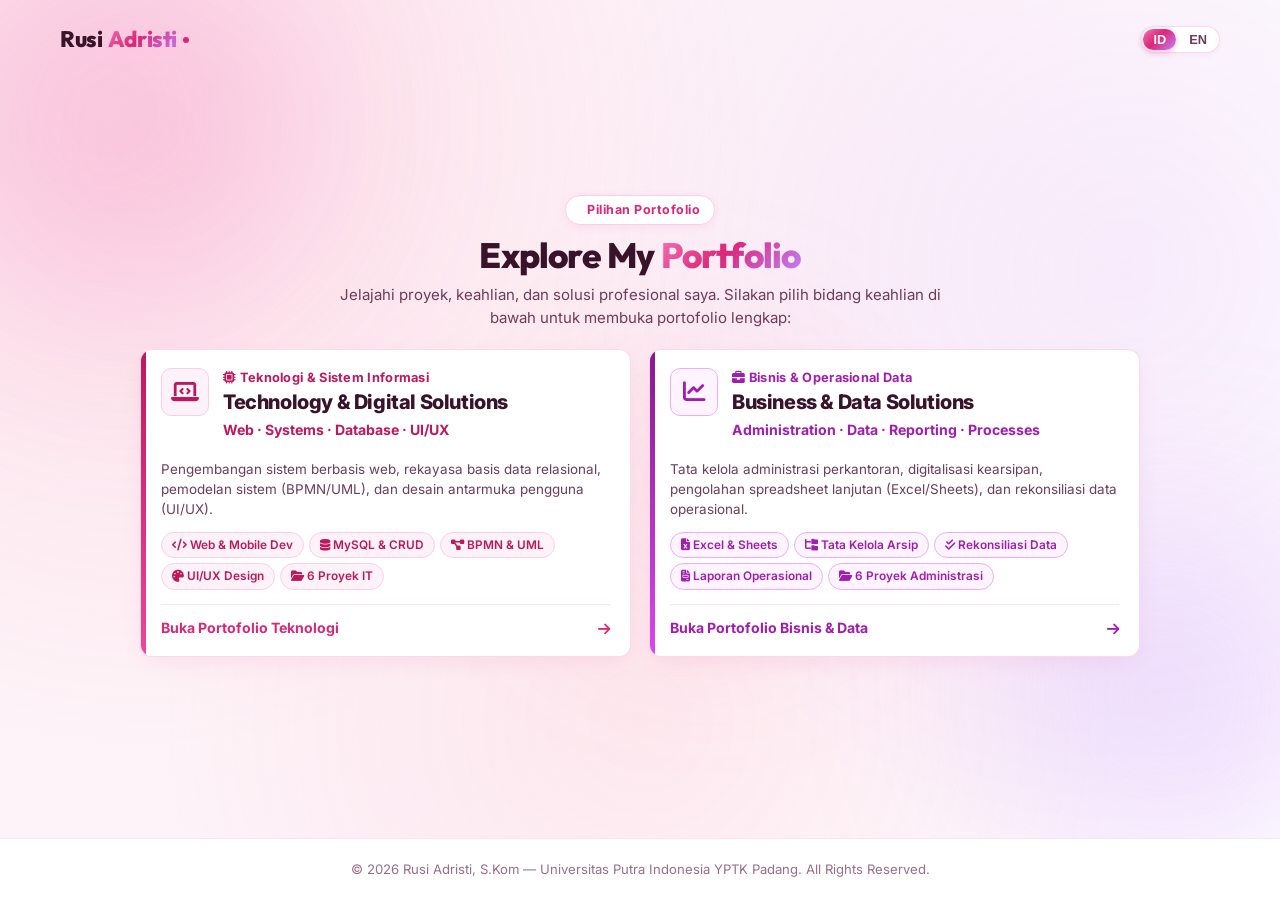
==== commit 3963a4cf: "style: make landing portal cards compact and fit single screen view" ====
--- a/index.html
+++ b/index.html
@@ -1,4 +1,4 @@
-﻿<!DOCTYPE html>
+<!DOCTYPE html>
 <html lang="id" data-lang="id" class="scroll-smooth">
 
 <head>
@@ -32,7 +32,7 @@
     <link rel="stylesheet" href="https://cdnjs.cloudflare.com/ajax/libs/font-awesome/6.5.1/css/all.min.css">
 
     <!-- Custom CSS -->
-    <link rel="stylesheet" href="style.css?v=2.6">
+    <link rel="stylesheet" href="style.css?v=2.7">
 </head>
 
 <body class="gateway-portal-page">
--- a/style.css
+++ b/style.css
@@ -2164,11 +2164,11 @@
     flex: 1;
     display: flex;
     align-items: center;
-    padding: 30px 0 50px;
+    padding: 18px 0 32px;
 }
 
 .portal-container {
-    max-width: 1120px;
+    max-width: 1040px;
     margin: 0 auto;
     width: 100%;
     text-align: center;
@@ -2177,17 +2177,17 @@
 .portal-intro-badge {
     display: inline-flex;
     align-items: center;
-    gap: 8px;
-    padding: 6px 18px;
+    gap: 7px;
+    padding: 4px 14px;
     background: #ffffff;
     border: 1.5px solid #fbcfe8;
     border-radius: var(--radius-full);
     color: var(--primary-color);
-    font-size: 0.84rem;
+    font-size: 0.78rem;
     font-weight: 700;
-    letter-spacing: 0.6px;
-    box-shadow: 0 3px 10px rgba(219, 39, 119, 0.1);
-    margin-bottom: 16px;
+    letter-spacing: 0.5px;
+    box-shadow: 0 2px 8px rgba(219, 39, 119, 0.08);
+    margin-bottom: 10px;
 }
 
 .portal-intro-badge i {
@@ -2195,12 +2195,12 @@
 }
 
 .portal-hero-title {
-    font-size: 2.75rem;
+    font-size: 2.2rem;
     font-weight: 800;
     color: var(--text-primary);
     line-height: 1.18;
-    letter-spacing: -1px;
-    margin-bottom: 12px;
+    letter-spacing: -0.8px;
+    margin-bottom: 8px;
 }
 
 .portal-hero-title .highlight {
@@ -2210,34 +2210,34 @@
 }
 
 .portal-hero-subtitle {
-    font-size: 1.05rem;
+    font-size: 0.94rem;
     color: var(--text-secondary);
-    max-width: 680px;
-    margin: 0 auto 28px;
-    line-height: 1.55;
+    max-width: 620px;
+    margin: 0 auto 20px;
+    line-height: 1.48;
 }
 
 .portal-cards-showcase {
     display: grid;
     grid-template-columns: repeat(2, 1fr);
-    gap: 24px;
-    margin-bottom: 20px;
+    gap: 18px;
+    margin-bottom: 18px;
     text-align: left;
 }
 
 .portal-card {
     background: #ffffff;
-    border-radius: var(--radius-lg);
+    border-radius: var(--radius-md);
     border: 1.5px solid var(--glass-border);
-    padding: 24px 24px 20px;
+    padding: 18px 20px 16px;
     display: flex;
     flex-direction: column;
     justify-content: space-between;
     text-decoration: none;
     position: relative;
     overflow: hidden;
-    box-shadow: 0 10px 30px -8px rgba(219, 39, 119, 0.12);
-    transition: all 0.35s cubic-bezier(0.16, 1, 0.3, 1);
+    box-shadow: 0 8px 24px -6px rgba(219, 39, 119, 0.1);
+    transition: all 0.3s cubic-bezier(0.16, 1, 0.3, 1);
     cursor: pointer;
 }
 
@@ -2246,7 +2246,7 @@
     position: absolute;
     top: 0;
     left: 0;
-    width: 6px;
+    width: 5px;
     height: 100%;
     transition: var(--transition);
 }
@@ -2260,8 +2260,8 @@
 }
 
 .portal-card:hover {
-    transform: translateY(-8px);
-    box-shadow: 0 20px 42px -10px rgba(219, 39, 119, 0.28);
+    transform: translateY(-6px);
+    box-shadow: 0 16px 36px -8px rgba(219, 39, 119, 0.22);
 }
 
 .portal-card.tech-track:hover {
@@ -2273,24 +2273,24 @@
 }
 
 .portal-card:hover::before {
-    width: 8px;
+    width: 7px;
 }
 
 .portal-card-top {
     display: flex;
     align-items: flex-start;
-    gap: 18px;
-    margin-bottom: 16px;
+    gap: 14px;
+    margin-bottom: 12px;
 }
 
 .portal-card-icon {
-    width: 64px;
-    height: 64px;
-    border-radius: var(--radius-md);
+    width: 48px;
+    height: 48px;
+    border-radius: 10px;
     display: flex;
     align-items: center;
     justify-content: center;
-    font-size: 1.8rem;
+    font-size: 1.4rem;
     flex-shrink: 0;
     transition: var(--transition);
 }
@@ -2308,7 +2308,7 @@
 }
 
 .portal-card:hover .portal-card-icon {
-    transform: scale(1.1) rotate(-3deg);
+    transform: scale(1.08) rotate(-3deg);
 }
 
 .portal-card.tech-track:hover .portal-card-icon {
@@ -2324,10 +2324,10 @@
 }
 
 .portal-card-meta {
-    font-size: 0.88rem;
+    font-size: 0.8rem;
     font-weight: 700;
-    letter-spacing: 0.4px;
-    margin-bottom: 4px;
+    letter-spacing: 0.3px;
+    margin-bottom: 2px;
     display: block;
 }
 
@@ -2340,10 +2340,10 @@
 }
 
 .portal-card-title {
-    font-size: 1.45rem;
+    font-size: 1.25rem;
     font-weight: 800;
     color: var(--text-primary);
-    margin-bottom: 6px;
+    margin-bottom: 4px;
     line-height: 1.25;
     font-family: var(--font-heading), sans-serif;
     transition: var(--transition);
@@ -2355,23 +2355,23 @@
 
 .portal-card-desc {
     color: var(--text-secondary);
-    font-size: 0.9rem;
-    line-height: 1.55;
+    font-size: 0.84rem;
+    line-height: 1.48;
+    margin-bottom: 12px;
+    text-align: left;
+}
+
+.portal-card-pills {
+    display: flex;
+    flex-wrap: wrap;
+    gap: 5px;
     margin-bottom: 14px;
-    text-align: left;
-}
-
-.portal-card-pills {
-    display: flex;
-    flex-wrap: wrap;
-    gap: 6px;
-    margin-bottom: 18px;
 }
 
 .portal-card-pills span {
-    padding: 4px 12px;
+    padding: 3px 10px;
     border-radius: var(--radius-full);
-    font-size: 0.78rem;
+    font-size: 0.74rem;
     font-weight: 600;
 }
 
@@ -2391,9 +2391,9 @@
     display: flex;
     align-items: center;
     justify-content: space-between;
-    padding-top: 16px;
+    padding-top: 12px;
     border-top: 1px solid rgba(244, 114, 182, 0.22);
-    font-size: 0.95rem;
+    font-size: 0.88rem;
     font-weight: 700;
     color: var(--primary-color);
     transition: var(--transition);
@@ -2408,7 +2408,7 @@
 }
 
 .portal-card:hover .portal-card-action i {
-    transform: translateX(8px);
+    transform: translateX(6px);
 }
 
 .portal-bottom-bar {
